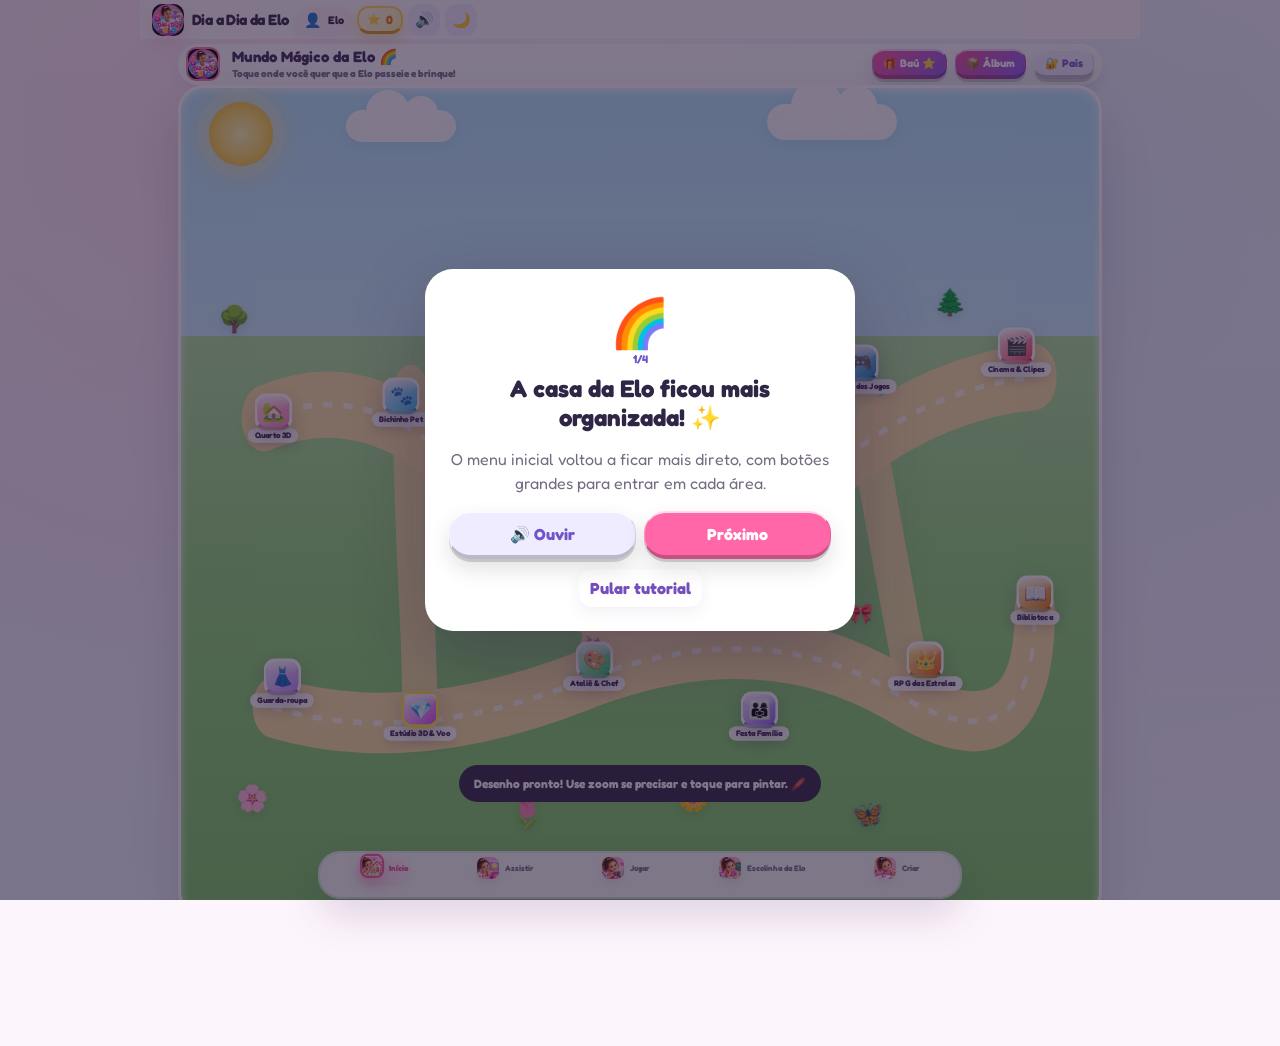
==== index.html @ 2ca50dbb "Atualizar app pelo ZIP" ====
<!doctype html>
<html lang="pt-BR">
<head>
<meta charset="UTF-8" />
<script>
(function(){
  try {
    var TARGET_VER = "4.3.16-r55";
    localStorage.removeItem("elo_force_landscape_90");
    if (localStorage.getItem("elo_sw_purged") !== TARGET_VER) {
      localStorage.setItem("elo_sw_purged", TARGET_VER);
      if ("caches" in window) {
        caches.keys().then(function(keys){
          return Promise.all(keys.map(function(k){ return caches.delete(k); }));
        });
      }
      if ("serviceWorker" in navigator) {
        navigator.serviceWorker.getRegistrations().then(function(regs){
          return Promise.all(regs.map(function(r){ return r.unregister(); }));
        }).then(function(){
          setTimeout(function(){ location.reload(); }, 120);
        });
      }
    }
  } catch(_) {}
})();
</script>
<meta name="viewport" content="width=device-width, initial-scale=1, maximum-scale=1, user-scalable=no, viewport-fit=cover" />
<meta name="theme-color" content="#ff67a8" />
<meta name="description" content="Dia a Dia da Elo — vídeos, playlists, jogos com capas, Escolinha, colorir e Aventuras da Elo." />
<meta name="apple-mobile-web-app-capable" content="yes" />
<meta name="apple-mobile-web-app-status-bar-style" content="default" />
<link rel="manifest" href="manifest.webmanifest" />
<link rel="icon" type="image/png" sizes="32x32" href="assets/icons/favicon-32.png" />
<link rel="apple-touch-icon" href="assets/icons/apple-touch-icon.png" />
<title>Dia a Dia da Elo</title>
<link rel="preconnect" href="https://fonts.googleapis.com">
<link rel="preconnect" href="https://fonts.gstatic.com" crossorigin>
<link href="https://fonts.googleapis.com/css2?family=Fredoka:wght@400;600;700;800;900&family=Quicksand:wght@600;700;800&display=swap" rel="stylesheet">
<link rel="stylesheet" href="styles.css?v=4.3.16">
<link rel="stylesheet" href="v3.css?v=4.3.16">
<link rel="stylesheet" href="polish.css?v=4.3.16">
<link rel="stylesheet" href="games-v350.css?v=4.3.16">
<link rel="stylesheet" href="landscape.css?v=4.3.16">
<!-- Cloudflare Web Analytics -->
<script defer src='https://static.cloudflareinsights.com/beacon.min.js' data-cf-beacon='{"token": "90c3450f7aeb46d0840ac525d5ac0da8"}'></script>
<!-- End Cloudflare Web Analytics -->
</head>
<body>

<div id="splash"><div class="splashCard"><img src="assets/icons/icon-192.png" alt="Dia a Dia da Elo"><h2>Dia a Dia da Elo</h2><p>Brincar • Aprender • Criar</p></div><script>setTimeout(function(){var s=document.getElementById("splash");if(s){s.style.opacity="0";s.style.pointerEvents="none";setTimeout(function(){if(s.parentNode)s.parentNode.removeChild(s);},450);}},1200);</script></div>

<!-- BLOQUEIO OBRIGATÓRIO EM MODO EM PÉ (PORTRAIT): O APP SÓ FUNCIONA DEITADO -->
<div id="mandatoryLandscapeBlocker" class="mandatoryLandscapeBlocker" role="dialog" aria-modal="true" aria-labelledby="blockerTitle">
  <div class="blockerCard">
    <div class="blockerPhoneAnim">
      <div class="phoneAnimIcon">📱</div>
      <div class="phoneAnimArrow">🔄</div>
    </div>
    <h2 id="blockerTitle">O Mundo da Elo só funciona deitado! 🌈</h2>
    <p>Para brincar pelo mapa, jogar, colorir e cuidar da Elo, <b>vire o celular de lado (modo paisagem)</b>.</p>
    
    <div class="blockerActions">
      <button class="btn blockerBtn primary" onclick="requestLandscapeMode()">
        <span>🔄</span> Deitar a Tela Automaticamente
      </button>
    </div>

    <div class="blockerHelp">
      <p style="margin:0 0 6px 0;font-weight:900;color:#fde047;font-size:13px;">📱 Como virar a tela no seu celular:</p>
      <ol style="margin:0;padding-left:18px;line-height:1.5;font-size:12px;">
        <li>Toque no botão <b>"Deitar a Tela Automaticamente"</b> acima.</li>
        <li>Ou puxe a barra de notificações do topo do seu celular (onde fica o Wi-Fi e bateria) e toque em <b>"Retrato"</b> para mudar para <b>"Rotação automática"</b>.</li>
        <li>Em seguida, deite o celular de lado para a brincadeira começar!</li>
      </ol>
    </div>
  </div>
</div>

<div id="appContainer" class="app">
<header><div class="brand compactBrand"><img class="brandLogo" src="assets/logo-oficial.webp" alt="Dia a Dia da Elo"><div class="brandText"><h1>Dia a Dia da Elo</h1><div class="handle">@diaadiadaelo</div></div><div class="brandActions"><button id="profileChip" class="profileChip profileCompact" onclick="openProfileChooser()" aria-label="Trocar perfil"><span>👤</span><b>Elo</b><small>perfil</small></button><div class="headerStars" aria-label="Estrelas conquistadas">⭐ <span id="starCount">0</span></div><button id="speechBtn" class="iconBtn" onclick="toggleSpeech()" aria-label="Leitura em voz">🔊</button><button id="sleepModeBtn" class="iconBtn" onclick="toggleSleepMode()" aria-label="Modo Soninho" title="Modo Soninho">🌙</button></div></div></header>

<section id="homePanel" class="panel home active">
  <!-- Barra Superior do Mundo da Elo -->
  <div class="worldHeaderBar">
    <div class="worldHeaderLeft">
      <img src="assets/logo-oficial.webp" alt="Elo">
      <div>
        <h2>Mundo Mágico da Elo 🌈</h2>
        <p id="eloGuideText">Toque onde você quer que a Elo passeie e brinque!</p>
      </div>
    </div>
    <div class="worldHeaderActions">
      <button class="btn" style="background:linear-gradient(135deg,#ff4fa1,#8f56e8);font-size:12px;padding:8px 12px;border-radius:16px;" onclick="openStarShop()">🎁 Baú ⭐</button>
      <button class="btn" style="background:linear-gradient(135deg,#ec4899,#8b5cf6);font-size:12px;padding:8px 12px;border-radius:16px;" onclick="openStickersAlbum()">📦 Álbum</button>
      <button class="btn secondary" style="font-size:12px;padding:8px 12px;border-radius:16px;" onclick="openParents()">🔐 Pais</button>
    </div>
  </div>

  <!-- Cenário Panorâmico Vivo: O Mundo da Elo (Modo Deitado) -->
  <div id="eloWorldMap" class="eloWorldLandscape" aria-label="Mapa do Mundo da Elo">
    <!-- Elementos do céu e natureza -->
    <div class="worldSkyElements">
      <div class="worldSun" onclick="toggleSleepMode()" role="button" tabindex="0" title="Ativar Modo Soninho / Noturno 🌙" aria-label="Ativar modo noturno" style="cursor:pointer;pointer-events:auto;"></div>
      <div class="worldCloud c1"></div>
      <div class="worldCloud c2"></div>
    </div>

    <!-- Trilhas e caminhos interligando o mundo -->
    <svg class="worldPathsSvg" viewBox="0 0 1000 600" preserveAspectRatio="none">
      <!-- Caminho principal de terra dourada -->
      <path d="M 90 240 Q 230 200 360 320 T 630 330 T 930 210" fill="none" stroke="#ffe2a0" stroke-width="48" stroke-linecap="round" stroke-linejoin="round" opacity="0.95"/>
      <path d="M 100 450 Q 250 480 440 430 T 780 440 T 930 380" fill="none" stroke="#ffe2a0" stroke-width="44" stroke-linecap="round" stroke-linejoin="round" opacity="0.95"/>
      <!-- Conexões transversais -->
      <path d="M 250 220 C 250 330 260 380 260 450" fill="none" stroke="#ffe2a0" stroke-width="38" stroke-linecap="round" opacity="0.85"/>
      <path d="M 500 200 C 490 320 460 360 450 430" fill="none" stroke="#ffe2a0" stroke-width="38" stroke-linecap="round" opacity="0.85"/>
      <path d="M 740 220 C 760 300 780 370 800 440" fill="none" stroke="#ffe2a0" stroke-width="38" stroke-linecap="round" opacity="0.85"/>
      <!-- Pontilhados mágicos decorativos -->
      <path d="M 90 240 Q 230 200 360 320 T 630 330 T 930 210" fill="none" stroke="#ffffff" stroke-width="4" stroke-dasharray="10 12" opacity="0.7"/>
      <path d="M 100 450 Q 250 480 440 430 T 780 440 T 930 380" fill="none" stroke="#ffffff" stroke-width="4" stroke-dasharray="10 12" opacity="0.7"/>
    </svg>

    <!-- Lago com patinho e vitórias-régias (em área livre de estradas) -->
    <div class="worldPondLandscape" aria-label="Lago dos Patinhos">
      <span class="pondRipple r1"></span>
      <span class="pondRipple r2"></span>
      <span class="pondLily">🪷</span>
      <span class="duck">🦆</span>
    </div>

    <!-- Decorações de árvores e flores -->
    <span class="natureDecorItem" style="top:26%;left:4%;">🌳</span>
    <span class="natureDecorItem" style="top:84%;left:6%;">🌸</span>
    <span class="natureDecorItem" style="top:28%;left:34%;">🌲</span>
    <span class="natureDecorItem" style="top:86%;left:36%;">🌷</span>
    <span class="natureDecorItem" style="top:23%;left:62%;">🌳</span>
    <span class="natureDecorItem" style="top:84%;left:54%;">🌼</span>
    <span class="natureDecorItem" style="top:86%;left:73%;">🦋</span>
    <span class="natureDecorItem" style="top:24%;left:82%;">🌲</span>

    <!-- Segredos escondidos pelo mapa -->
    <button class="worldSecret secret-star" style="top:22%;left:43%;" onclick="findWorldSecret('star')" aria-label="Segredo estrela">⭐</button>
    <button class="worldSecret secret-unicorn" style="top:66%;left:33%;" onclick="findWorldSecret('unicorn')" aria-label="Segredo unicórnio">🦄</button>
    <button class="worldSecret secret-bow" style="top:62%;left:72%;" onclick="findWorldSecret('bow')" aria-label="Segredo laço">🎀</button>

    <!-- Os Locais Interativos onde a Elo passeia e para -->
    <!-- 1. Quarto 3D da Elo -->
    <button class="worldStopPoint wp-room" onclick="openWorldPlace('room')" aria-label="Quarto da Elo">
      <div class="stopIconBubble">🏡</div>
      <span class="stopLabelPill">Quarto 3D</span>
    </button>

    <!-- 2. Guarda-roupa da Elo -->
    <button class="worldStopPoint wp-wardrobe" onclick="openWorldPlace('wardrobe')" aria-label="Guarda-roupa da Elo">
      <div class="stopIconBubble">👗</div>
      <span class="stopLabelPill">Guarda-roupa</span>
    </button>

    <!-- 3. Bichinho Virtual -->
    <button class="worldStopPoint wp-pet" onclick="openWorldPlace('pet')" aria-label="Bichinho Virtual">
      <div class="stopIconBubble">🐾</div>
      <span class="stopLabelPill">Bichinho Pet</span>
    </button>

    <!-- 4. Estúdio 3D & Voo com Unicórnia -->
    <button class="worldStopPoint wp-studio3d" onclick="openWorldPlace('studio3d')" aria-label="Estúdio 3D">
      <div class="stopIconBubble">💎</div>
      <span class="stopLabelPill">Estúdio 3D & Voo</span>
    </button>

    <!-- 5. Escolinha Mágica & Piano -->
    <button class="worldStopPoint wp-school" onclick="openWorldPlace('school')" aria-label="Escolinha Mágica">
      <div class="stopIconBubble">🎓</div>
      <span class="stopLabelPill">Escolinha & Piano</span>
    </button>

    <!-- 6. Ateliê Criativo & Pintura -->
    <button class="worldStopPoint wp-creative" onclick="openWorldPlace('creative')" aria-label="Ateliê da Elo">
      <div class="stopIconBubble">🎨</div>
      <span class="stopLabelPill">Ateliê & Chef</span>
    </button>

    <!-- 7. Festa da Família (2+ Jogadores) -->
    <button class="worldStopPoint wp-family" onclick="openWorldPlace('family')" aria-label="Festa da Família">
      <div class="stopIconBubble">👨‍👩‍👧</div>
      <span class="stopLabelPill">Festa Família</span>
    </button>

    <!-- 8. Mundo dos Jogos -->
    <button class="worldStopPoint wp-play" onclick="openWorldPlace('play')" aria-label="Mundo dos Jogos">
      <div class="stopIconBubble">🎮</div>
      <span class="stopLabelPill">Mundo dos Jogos</span>
    </button>

    <!-- 9. Reino das Estrelas (RPG) -->
    <button class="worldStopPoint wp-rpg" onclick="openWorldPlace('rpg')" aria-label="Reino das Estrelas RPG">
      <div class="stopIconBubble">👑</div>
      <span class="stopLabelPill">RPG das Estrelas</span>
    </button>

    <!-- 10. Cinema da Elo & Vídeos -->
    <button class="worldStopPoint wp-cinema" onclick="openWorldPlace('cinema')" aria-label="Cinema da Elo">
      <div class="stopIconBubble">🎬</div>
      <span class="stopLabelPill">Cinema & Clipes</span>
    </button>

    <!-- 11. Biblioteca de Histórias -->
    <button class="worldStopPoint wp-library" onclick="openWorldPlace('library')" aria-label="Histórias da Elo">
      <div class="stopIconBubble">📖</div>
      <span class="stopLabelPill">Biblioteca</span>
    </button>

    <!-- AVATAR DA ELO ANIMADA QUE PASSEIA PELA ESTRADA -->
    <div id="worldEloWalker" class="worldEloWalker" onclick="eloGuideSay('Para onde você quer que eu vá? Toque em qualquer casinha ou lugar do mapa!')" aria-label="Elo passeando pelo mundo">
      
      <div class="walkerDollStage">
        <div id="worldMapEloMount" class="worldMapEloMount"></div>
        <div class="walkerShadow"></div>
      </div>
    </div>
  </div>

  <div class="footer-note">Mundo da Elo Oficial • Feito com muito carinho para diversão em família 💗 • v<span data-app-version>4.3.16</span></div>
</section>

<section id="achievementsPanel" class="panel">
  <div class="topTitle"><button class="back" onclick="appBack()">‹</button><h2>Livro de Conquistas</h2></div>
  <div class="albumHero"><div id="albumAvatar" class="albumAvatar">🌟</div><div><small class="muted">AVENTURAS DE</small><h3 id="albumProfileName" style="margin:2px 0">Elo</h3><span class="muted">Tudo que este perfil já conquistou 💗</span></div></div>
  <div class="v2Grid" style="margin-bottom:12px"><div class="v2Stat"><strong id="albumStars">0</strong><span>ESTRELAS</span></div><div class="v2Stat"><strong id="albumStories">0</strong><span>HISTÓRIAS LIDAS</span></div><div class="v2Stat"><strong id="albumRpgLevel">1</strong><span>NÍVEL NO RPG</span></div><div class="v2Stat"><strong id="albumMedals">0</strong><span>MEDALHAS</span></div></div>
  <div class="achievementSummary"><div class="summaryBox"><strong id="achievementUnlocked">0</strong><span>DESBLOQUEADAS</span></div><div class="summaryBox"><strong id="achievementTotal">0</strong><span>TOTAL</span></div></div>
  <div class="card"><p class="muted">Brinque, aprenda, leia histórias e complete desafios para desbloquear novas conquistas.</p><div id="allBadges" class="badges"></div></div>
  <div class="card"><h3>Medalhas dos Jogos 🏅</h3><p class="medalHint">Complete cada jogo nos três níveis. Fácil libera bronze, médio libera prata e difícil libera ouro. Para completar a coleção é preciso jogar todos os níveis.</p><div id="gameMedals" class="medalGames"></div></div>
  <div class="card"><h3>Inglês da Elo 🇺🇸</h3><p class="medalHint">Cada faixa etária tem progresso, medalhas e certificado próprios.</p><div id="englishAlbumMedals" class="engMedalGrid"></div><div id="englishAlbumCertificate"></div></div>
  <div class="card"><h3>Medalhas do RPG ✨</h3><p class="medalHint">No RPG, as conquistas são diferentes: explorar, conversar, subir de nível, comprar roupas, vencer batalhas e avançar na história libera muitas medalhas especiais.</p><div id="rpgMedals" class="rpgMedalGrid"></div></div>
</section>

<section id="watchPanel" class="panel cinemaPanel">
  <div class="topTitle">
    <button class="back" onclick="appBack()">‹</button>
    <h2>Cinema da Elo 🎬</h2>
    <button class="btnStarBoutique" onclick="openStarShop()" style="margin-left:auto;padding:6px 12px;font-size:11px">🎁 Ganhar ⭐</button>
  </div>
  
  <!-- Streaming Hero Banner -->
  <div class="streamingHero">
    <span class="streamingHeroBadge">🔴 LANÇAMENTO DO CANAL</span>
    <h3 id="streamingHeroTitle">Aventuras Oficiais com a Elo</h3>
    <p id="streamingHeroSub">Assista aos episódios, desafios e Shorts mais recentes do canal direto aqui no app!</p>
    <div class="streamingHeroActions">
      <button class="streamingPlayBtn" onclick="openCinemaPlaylist('UUBPBaYweoBPjr8XlfOz1dwQ', false)"><span>▶</span> Assistir Agora</button>
    </div>
  </div>

  <!-- Filtro Rápido de Categorias -->
  <div class="streamingChips">
    <button class="streamingChip active" onclick="cinemaFilterCategory('all', this)">🍿 Todos</button>
    <button class="streamingChip" onclick="cinemaFilterCategory('adventures', this)">🌟 Aventuras</button>
    <button class="streamingChip" onclick="cinemaFilterCategory('music', this)">🎵 Músicas</button>
    <button class="streamingChip" onclick="cinemaFilterCategory('shorts', this)">📱 Shorts</button>
    <button class="streamingChip" onclick="cinemaFilterCategory('school', this)">🎒 Escolinha</button>
  </div>

  <div id="cinemaShelves" class="cinemaShelves"><div class="cinemaBoot">Preparando o cinema… ✨</div></div>
  <div id="cinemaProbeHost" class="cinemaProbeHost" aria-hidden="true"></div>
</section>

<section id="playPanel" class="panel">
  <div class="topTitle"><button class="back" onclick="appBack()">‹</button><h2>Jogos da Elo</h2></div>
  <div class="card"><p class="muted">Bem-vinda à pasta de jogos da Elo. Aqui tem aventura, memória, labirinto, quebra-cabeça e outros desafios divertidos para brincar.</p><div class="gameLaunchGrid">
    <button class="gameLaunch rpgLaunch full" onclick="openRpg()"><img class="gameCover" src="assets/game-covers/rpg-cover-v2.webp" alt="Elo e o Reino das Estrelas"><div class="gameInfo"><span class="gameTag">Jogo principal • RPG</span><b>Elo e o Reino das Estrelas</b><small>Explore o mundo, converse com personagens, cumpra missões, evolua, compre roupas e enfrente inimigos em um RPG clássico.</small><div class="rpgFeatures"><span>🏠 Casa da Elo</span><span>🏘️ Cidades</span><span>⚔️ Batalhas</span><span>👗 Roupas</span><span>🏅 Muitas medalhas</span></div><span class="gameArrow">›</span></div></button>
    <button class="gameLaunch" onclick="openGame('findGame','Ache a estrela ⭐')"><img class="gameCover" src="assets/game-covers/find-cover.webp" alt="Ache a estrela"><div class="gameInfo"><b>Ache a estrela</b><small>Encontre a estrela escondida no cenário.</small><span class="gameArrow">›</span></div></button>
    <button class="gameLaunch" onclick="openGame('mazeGame','Labirinto da Elo 🦄')"><img class="gameCover" src="assets/game-covers/maze-cover.webp" alt="Labirinto da Elo"><div class="gameInfo"><b>Labirinto da Elo</b><small>Ajude a Elo a chegar ao unicórnio.</small><span class="gameArrow">›</span></div></button>
    <button class="gameLaunch" onclick="openGame('unicornChaseGame','Caça aos Unicórnios 👻🦄')"><img class="gameCover" src="assets/game-covers/chase-cover.webp" alt="Caça aos Unicórnios"><div class="gameInfo"><b>Caça aos Unicórnios</b><small>Agora com arena aberta para correr e fugir do fantasminha.</small><span class="gameArrow">›</span></div></button>
    <button class="gameLaunch" onclick="openGame('memoryGame','Memória da Elo 🧩')"><img class="gameCover" src="assets/game-covers/memory-cover.webp" alt="Memória da Elo"><div class="gameInfo"><b>Memória da Elo</b><small>Fácil, médio e difícil com cartas ilustradas da Elo.</small><span class="gameArrow">›</span></div></button>
    <button class="gameLaunch" onclick="openGame('puzzleGame','Quebra-cabeça da Elo 🧩')"><img class="gameCover" src="assets/game-covers/puzzle-cover.webp" alt="Quebra-cabeça da Elo"><div class="gameInfo"><b>Quebra-cabeça da Elo</b><small>Monte as imagens da Elo em 3 níveis.</small><span class="gameArrow">›</span></div></button>
    <button class="gameLaunch" onclick="openGame('tapGameSection','Toque no número 🎯')"><img class="gameCover" src="assets/game-covers/tap-cover.webp" alt="Toque no número"><div class="gameInfo"><b>Toque no número</b><small>Seja rápido antes que o número mude.</small><span class="gameArrow">›</span></div></button>
    <button class="gameLaunch full" onclick="openGame('trailGame','Elo na Trilha Encantada ✨')"><img class="gameCover" src="assets/game-covers/trail-cover.webp" alt="Elo na Trilha Encantada"><div class="gameInfo"><b>Elo na Trilha Encantada</b><small>Fases, chefões, vidas e uma área de toque maior para jogar no celular.</small><span class="gameArrow">›</span></div></button>
  </div></div>
</section>

<section id="learnPanel" class="panel">
  <div class="topTitle">
    <button class="back" onclick="appBack()">‹</button>
    <h2>Escolinha Mágica 🎓</h2>
    <button class="btnStarBoutique" onclick="openStarShop()" style="margin-left:auto;padding:6px 12px;font-size:11px">🎁 Ganhar ⭐</button>
  </div>

  <div class="schoolHeroModern">
    <div class="schoolHeroBadge">✨ APRENDER BRINCANDO</div>
    <h3>O que vamos aprender hoje?</h3>
    <p>A Elo fala com você e ensina de forma divertida com áudio, ilustrações e estrelinhas!</p>
  </div>

  <!-- Trilhas de Aprendizado -->
  <div class="schoolTracks">
    <button class="schoolTrackCard trackLetters on" onclick="selectSchoolTrack('letters', this)">
      <span>🔤</span>
      <div><b>Letras & Palavras</b><small>Alfabeto, rimas e sons</small></div>
    </button>
    <button class="schoolTrackCard trackNumbers" onclick="selectSchoolTrack('numbers', this)">
      <span>🔢</span>
      <div><b>Matemática</b><small>Contar, somar e formas</small></div>
    </button>
    <button class="schoolTrackCard trackAnimals" onclick="selectSchoolTrack('nature', this)">
      <span>🐾</span>
      <div><b>Mundo & Bichos</b><small>Sons e natureza</small></div>
    </button>
    <button class="schoolTrackCard trackMusic" onclick="selectSchoolTrack('music', this)">
      <span>🎹</span>
      <div><b>Piano & Músicas</b><small>Toque canções reais!</small></div>
    </button>
    <button class="schoolTrackCard trackEnglish fullTrackCard" onclick="openEnglishSchool()">
      <span>🇺🇸</span>
      <div><b>Inglês Bilingue da Elo</b><small>5 mundos com pronúncia em inglês: Cores, Números, Frutas, Animais e Saudações</small></div>
    </button>
  </div>

  <!-- Card Interativo da Atividade (Letras, Matemática, Natureza) -->
  <div id="schoolQuizCard" class="schoolActivityCard">
    <div class="schoolQuizLayoutLandscape">
      <div class="schoolQuizInfoCol">
        <div class="schoolActivityHead">
          <button class="schoolSpeakerBtn" onclick="speakCurrentSchoolPrompt()" aria-label="Ouvir instrução">
            <span>🔊</span> Ouvir a Elo
          </button>
          <div id="schoolRoundCounter" class="schoolRoundBadge">Desafio 1/8</div>
        </div>
        <h3 id="schoolQuestionTitle" class="schoolQuestionTitle">Carregando atividade...</h3>
      </div>
      <div id="schoolOptionsGrid" class="schoolOptionsGrid"></div>
    </div>
  </div>

  <!-- Card do Piano Mágico & Músicas Guiadas -->
  <div id="schoolMusicCard" class="schoolActivityCard hidden">
    <div class="pianoHeader">
      <div>
        <span class="schoolHeroBadge" style="background:#db2777;color:#fff;">🎵 CONSERVATÓRIO DA ELO</span>
        <h3 style="margin:4px 0 2px;color:#3b2050;">Piano Arco-Íris & Canções</h3>
        <p class="muted" style="margin:0;font-size:12px;">Toque livremente ou siga a tecla piscando para tocar uma música famosa!</p>
      </div>
    </div>
    <div class="songSelectorRow">
      <button class="songChip on" onclick="selectPianoSong('free', this)">🎹 Modo Livre</button>
      <button class="songChip" onclick="selectPianoSong('twinkle', this)">⭐ Brilha Estrelinha</button>
      <button class="songChip" onclick="selectPianoSong('butterfly', this)">🦋 Borboletinha</button>
      <button class="songChip" onclick="selectPianoSong('happy', this)">🎂 Parabéns</button>
      <button class="songChip" onclick="selectPianoSong('balloon', this)">🎈 Cai Cai Balão</button>
      <button class="songChip" onclick="selectPianoSong('doremi', this)">🎵 Dó, Ré, Mi, Fá</button>
    </div>
    <div id="pianoSongGuide" class="pianoSongGuide">Toque nas teclas coloridas para fazer música! 🎶</div>
    <div id="pianoKeysRow" class="pianoKeysRow"></div>
    <div class="musicBottomRowLandscape">
      <div class="animalSoundBar">
        <small style="font-weight:900;color:#675883;">🐾 Sons:</small>
        <button class="soundPadBtn" onclick="playAnimalSynth('cat')">🐱 Miau</button>
        <button class="soundPadBtn" onclick="playAnimalSynth('dog')">🐶 Au Au</button>
        <button class="soundPadBtn" onclick="playAnimalSynth('duck')">🦆 Quá</button>
        <button class="soundPadBtn" onclick="playAnimalSynth('frog')">🐸 Coaxar</button>
        <button class="soundPadBtn" onclick="playAnimalSynth('bird')">🐦 Piu</button>
      </div>

      <div class="djStationWrap">
        <div class="djHeader">
          <div>
            <h4>🎧 Mesa de DJ</h4>
            <small style="opacity:0.9;">Toque os instrumentos ou ligue o Beat!</small>
          </div>
          <button id="djBeatToggleBtn" class="djBeatLoopBtn" onclick="toggleDJBeatLoop()">▶ Ligar Beat</button>
        </div>
        <div class="djPadsGrid">
          <button class="djPadBtn" style="--pad-color:#ef4444" onpointerdown="playDJPad('kick')"><span>🥁</span><b>Bumbo</b></button>
          <button class="djPadBtn" style="--pad-color:#f59e0b" onpointerdown="playDJPad('snare')"><span>💥</span><b>Caixa</b></button>
          <button class="djPadBtn" style="--pad-color:#06b6d4" onpointerdown="playDJPad('hat')"><span>🔔</span><b>Prato</b></button>
          <button class="djPadBtn" style="--pad-color:#ec4899" onpointerdown="playDJPad('clap')"><span>👏</span><b>Palmas</b></button>
        </div>
      </div>
    </div>
  </div>
</section>

<section id="englishPanel" class="panel">
  <div class="topTitle"><button class="back" onclick="appBack()">‹</button><h2>Inglês da Elo 🇺🇸</h2></div>
  <div id="englishRoot"></div>
</section>

<section id="createPanel" class="panel">
  <div class="topTitle">
    <button class="back" onclick="appBack()">‹</button>
    <h2>Ateliê da Elo 🎨</h2>
    <button class="btnStarBoutique" onclick="openStarShop()" style="margin-left:auto;padding:6px 12px;font-size:11px">🎁 Ganhar ⭐</button>
  </div>

  <div class="creativeModeTabs">
    <button class="cTabBtn active" onclick="switchCreativeMode('freeDraw', this)">
      <span>🖌️</span> <b>Quadros & Pincel</b>
    </button>
    <button class="cTabBtn" onclick="switchCreativeMode('coloring', this)">
      <span>🖍️</span> <b>Livro de Colorir</b>
    </button>
    <button class="cTabBtn" onclick="switchCreativeMode('chef', this)">
      <span>🍕</span> <b>Pizzaria & Chef</b>
    </button>
    
    <button class="cTabBtn" onclick="openModelStudio()">
      <span>💎</span> <b>Estúdio 3D</b>
    </button>
  </div>

  <!-- Modo 1: Desenho Livre com Pincel Mágico -->
  <div id="freeDrawSection" class="freeDrawWrap">
    <div class="freeDrawLayoutLandscape">
      <div class="freeCanvasContainer">
        <canvas id="freeDrawCanvas" width="600" height="420"></canvas>
      </div>

      <div class="freeDrawToolsColLandscape">
        <div class="drawingToolsBar">
          <div class="toolColors">
            <button class="colorPick on" style="background:#ff3377" onclick="setDrawColor('#ff3377', this)" aria-label="Rosa"></button>
            <button class="colorPick" style="background:#ff8800" onclick="setDrawColor('#ff8800', this)" aria-label="Laranja"></button>
            <button class="colorPick" style="background:#ffbb00" onclick="setDrawColor('#ffbb00', this)" aria-label="Amarelo"></button>
            <button class="colorPick" style="background:#00d288" onclick="setDrawColor('#00d288', this)" aria-label="Verde"></button>
            <button class="colorPick" style="background:#00b4d8" onclick="setDrawColor('#00b4d8', this)" aria-label="Azul"></button>
            <button class="colorPick" style="background:#8b5cf6" onclick="setDrawColor('#8b5cf6', this)" aria-label="Roxo"></button>
            <button class="colorPick" style="background:#22223b" onclick="setDrawColor('#22223b', this)" aria-label="Preto"></button>
          </div>

          <div class="toolBrushes">
            <button class="toolBtn on" onclick="setDrawBrush('pen', this)" title="Lápis">✏️</button>
            <button class="toolBtn" onclick="setDrawBrush('brush', this)" title="Pincel Macio">🖌️</button>
            <button class="toolBtn" onclick="setDrawBrush('rainbow', this)" title="Pincel Arco-íris">🌈</button>
            <button class="toolBtn" onclick="setDrawBrush('glitter', this)" title="Pincel Brilho Estelar">✨</button>
            <button class="toolBtn" onclick="setDrawBrush('stamp', this)" title="Carimbos">🦄</button>
            <button class="toolBtn" onclick="setDrawBrush('eraser', this)" title="Borracha">🧼</button>
            <button class="toolBtn clear" onclick="clearFreeDrawCanvas()" title="Limpar tudo">🗑️</button>
          </div>
        </div>

        <div class="stampAndPaperBar">
          <div class="stampPickerRow">
            <small>Carimbos:</small>
            <button class="stampPickBtn on" onclick="pickDrawStamp('⭐', this)">⭐</button>
            <button class="stampPickBtn" onclick="pickDrawStamp('💖', this)">💖</button>
            <button class="stampPickBtn" onclick="pickDrawStamp('🦄', this)">🦄</button>
            <button class="stampPickBtn" onclick="pickDrawStamp('🦋', this)">🦋</button>
            <button class="stampPickBtn" onclick="pickDrawStamp('🌈', this)">🌈</button>
            <button class="stampPickBtn" onclick="pickDrawStamp('👑', this)">👑</button>
            <button class="stampPickBtn" onclick="pickDrawStamp('🐱', this)">🐱</button>
            <button class="stampPickBtn" onclick="pickDrawStamp('🚀', this)">🚀</button>
          </div>
          <div class="paperBgRow">
            <small>Papel:</small>
            <button class="paperBtn on" onclick="setCanvasPaperBg('white', this)">⬜ Branco</button>
            <button class="paperBtn" onclick="setCanvasPaperBg('sky', this)">🌤️ Céu</button>
            <button class="paperBtn" onclick="setCanvasPaperBg('space', this)">🌌 Galáxia</button>
            <button class="paperBtn" onclick="setCanvasPaperBg('garden', this)">🌸 Jardim</button>
          </div>
        </div>

        <div style="display:flex;gap:6px;flex-direction:column;margin-top:4px;">
          <button class="btn" style="background:linear-gradient(135deg,#ff6fae,#8f56e8);width:100%;" onclick="saveFreeDrawArt()">💾 Salvar Obra (+2 ⭐)</button>
        </div>
      </div>
    </div>
  </div>

  <!-- Modo 2: Galeria de Colorir Desenhos da Elo -->
  <div id="coloringSection" class="card hidden">
    <h3>Livro de Colorir Oficial da Elo 🖍️</h3>
    <p class="muted" id="coloringCountText">10 desenhos exclusivos da Elo! Toque em qualquer desenho para abrir a tela de pintura mágica com 30 cores e zoom.</p>
    <div id="coloringGallery" class="coloringGallery"></div>
  </div>

  <!-- Modo 3: Pizzaria & Confeitaria de Pedidos da Elo -->
  <div id="chefSection" class="card hidden">
    <div class="chefStationTabs">
      <button class="chefTabBtn on" onclick="selectChefStation('pizza', this)">🍕 Pizzaria</button>
      <button class="chefTabBtn" onclick="selectChefStation('cake', this)">🎂 Confeitaria</button>
      <button class="chefTabBtn" onclick="selectChefStation('icecream', this)">🍨 Sorveteria</button>
      <button class="chefTabBtn" onclick="selectChefStation('robot', this)">🤖 Oficina</button>
    </div>
    <div id="chefStudioRoot"></div>
  </div>

  

</section>

<section id="storiesPanel" class="panel">
  <div class="topTitle"><button class="back" onclick="appBack()">‹</button><h2>Aventuras da Elo</h2></div>
  <div class="libraryHero"  style="padding:8px 12px;margin-bottom:8px;border-radius:18px;"><img src="assets/aventuras-icon.webp" alt="Aventuras da Elo" style="width:48px;height:48px;"><div style="margin-left:8px;"><h3 style="font-size:16px;margin:0 0 2px;">Biblioteca de Aventuras</h3><p style="margin:0;font-size:11px;">Histórias que ensinam, inspiram e fazem sonhar 💗</p></div></div>
  <div id="libraryGrid" class="libraryGrid"></div>
  <button class="interactiveStoryEntry" onclick="openPanel('interactiveStoriesPanel','stories')"><span>🌳🏰</span><div><b>Histórias Interativas</b><small>Você escolhe o caminho e muda o final.</small></div><i>›</i></button>
</section>

<section id="readerPanel" class="panel">
  <div class="topTitle"><button class="back" onclick="appBack()">‹</button><h2 id="readerTitle">Aventura</h2></div>
  <div class="readerBox"><div id="storyPage" class="storyPage"></div><div class="readerMeta"><b id="pageCounter">Página 1 de 10</b><span id="readerMoral" class="muted"></span></div><div id="readerDots" class="dots"></div><div class="readerBtns"><button class="btn secondary" onclick="prevPage()">← Anterior</button><button class="btn" onclick="nextPage()">Próxima →</button></div><button class="btn secondary full" style="margin-top:8px" onclick="readStoryPage()">🔊 Ler esta página</button></div>
</section>

<section id="clubPanel" class="panel">
  <div class="topTitle"><button class="back" onclick="appBack()">‹</button><h2>Clubinho da Elo</h2></div>
  <div class="clubHero"><img src="assets/member-promo.webp" alt="Seja membro"><div><h3>Faça parte da nossa família! 💗</h3><p class="muted">Apoie o canal e participe ainda mais de perto.</p></div></div>
  <div class="plans"><div class="plan"><h3>⭐ Amigo do Canal</h3><div class="price">R$ 3,99/mês</div><ul class="benefits"><li>Selos de fidelidade</li><li>Emojis exclusivos</li><li>Chats exclusivos</li><li>Prioridade de resposta</li></ul></div><div class="plan vip"><h3>👑 Super Fã / Clubinho VIP</h3><div class="price">R$ 7,99/mês</div><ul class="benefits"><li>Todos os benefícios anteriores</li><li>Enquetes exclusivas</li><li>Vídeos e Shorts exclusivos</li><li>Transmissões ao vivo</li><li>Citar o nome dos membros</li></ul></div></div>
  <div class="card" style="margin-top:12px"><button class="btn full" onclick="openMemberWithGate()">👑 Seja membro agora</button><div class="parentGate">🔒 Por segurança, o link de assinatura só é aberto com o PIN dos responsáveis.</div></div>
  <div class="card"><h3>Por que participar?</h3><div class="badges"><div class="badge on"><span>💗</span><strong>Mais conexão</strong><small>Fique mais pertinho da Elo.</small></div><div class="badge on"><span>⭐</span><strong>Conteúdo exclusivo</strong><small>Enquetes, vídeos e muito mais.</small></div><div class="badge on"><span>👑</span><strong>Você faz a diferença</strong><small>Ajuda o canal a crescer.</small></div><div class="badge on"><span>🎉</span><strong>Mais diversão</strong><small>Participe do Clubinho.</small></div></div></div>
</section>

<section id="parentsPanel" class="panel">
  <div class="topTitle"><button class="back" onclick="appBack()">‹</button><h2>Área dos Pais</h2></div>
  <div class="card"><div class="parentSecurity"><div class="lock">🔐</div><div><h3 style="margin:0 0 4px">Controle dos responsáveis</h3><span class="safeLabel">Protegido por PIN de 4 dígitos</span></div></div><p class="muted">Links externos e ações para adultos ficam protegidos. O PIN é salvo somente neste aparelho.</p><button class="btn secondary" onclick="changeParentPin()">Alterar PIN</button></div>
  <div class="card"><h3>Perfis infantis 👧🧒</h3><p class="muted">Até 4 perfis locais, cada um com suas próprias estrelas, histórias, medalhas e progresso do RPG. Nenhum nome é enviado para a internet.</p><div id="profileList" class="profileList"></div></div>
  <div class="card"><h3>Progresso neste aparelho 📊</h3><div id="parentProgressDashboard"></div><div id="v3ParentProgress" class="v3ParentProgress"></div></div>
  <div class="card"><h3>Tempo saudável ⏱️</h3><p class="muted">Lembrete suave para descansar os olhos. Não bloqueia a criança automaticamente.</p><div class="settingRow"><span>Uso de hoje</span><strong id="usageToday">0 min</strong></div><div class="settingRow"><span>Lembrar após</span><select id="dailyLimitSelect" onchange="setDailyLimit(this.value)"><option value="0">Sem lembrete</option><option value="30">30 minutos</option><option value="45">45 minutos</option><option value="60">60 minutos</option><option value="90">90 minutos</option></select></div></div>
  <div class="card youngVoiceInfo"><h3>Experiência por idade 🔊</h3><p class="muted">Em perfis de 3–5 anos, a Elo apresenta em voz as principais áreas na primeira abertura da sessão, reduzindo a dependência de leitura.</p></div>
  <div class="card"><h3>Acessibilidade ♿</h3><div class="settingRow"><label for="aLarge">Texto maior</label><input id="aLarge" data-a11y="large" type="checkbox" onchange="setA11y('large',this.checked)"></div><div class="settingRow"><label for="aContrast">Alto contraste</label><input id="aContrast" data-a11y="contrast" type="checkbox" onchange="setA11y('contrast',this.checked)"></div><div class="settingRow"><label for="aBig">Botões maiores</label><input id="aBig" data-a11y="big" type="checkbox" onchange="setA11y('big',this.checked)"></div><div class="settingRow"><label for="aReduce">Reduzir animações</label><input id="aReduce" data-a11y="reduce" type="checkbox" onchange="setA11y('reduce',this.checked)"></div><div class="row" style="margin-top:10px"><button class="btn secondary" onclick="readCurrentScreen()">🔊 Testar leitura em voz</button></div></div>
  <div class="card"><h3>Backup do progresso 💾</h3><p class="muted">Salve o progresso do perfil atual em um arquivo e restaure depois neste ou em outro aparelho.</p><div class="row"><button class="btn secondary" onclick="exportProfileBackup()">Exportar backup</button><button class="btn secondary" onclick="triggerImportBackup('replace')">Substituir perfil</button><button class="btn secondary" onclick="triggerImportBackup('new')">Restaurar como novo perfil</button><input id="backupInput" type="file" accept="application/json,.json" class="hidden" onchange="importProfileBackup(this)"></div></div>
  <div class="card"><h3>Experiência infantil segura</h3><p class="muted">Sem anúncios, sem conta online infantil e sem compras dentro do app. Estrelinhas, favoritos e progresso ficam armazenados localmente no aparelho.</p></div>
  <div class="card"><h3>Links oficiais 🔒</h3><p class="muted">Abertura de YouTube, Instagram e Clube da Elo é uma ação dos responsáveis.</p><div class="row"><button class="btn" onclick="openSubscribe()">Inscrever no YouTube</button><button class="btn secondary" onclick="openExternal(MEMBER_URL)">Página de membros</button><button class="btn secondary" onclick="openInstagram()">Instagram da Elo</button></div></div>
  <div class="card parentClubCard"><h3>Clubinho da Elo 👑</h3><p class="muted">Informações de assinatura e valores ficam somente na Área dos Pais.</p><button class="btn secondary" onclick="openPanel('clubPanel','parents')">Ver planos e benefícios</button></div>
  <div class="card"><h3>Privacidade e transparência</h3><div class="row"><button class="btn secondary" onclick="openPanel('privacyPanel','parents')">Política de Privacidade</button><button class="btn secondary" onclick="openPanel('termsPanel','parents')">Termos de Uso</button></div></div>
  <div class="card"><h3>Conquistas da criança</h3><button class="btn secondary" onclick="openPanel('achievementsPanel','achievements')">Ver conquistas</button></div>
  <div class="card"><h3>Sobre o app</h3><p class="muted">Dia a Dia da Elo • versão <span data-app-version>4.3.16</span>.</p><p class="muted">Inclui perfis locais, Inglês por faixa etária, Livro de Conquistas, leitura em voz, acessibilidade, tempo saudável, backup de progresso e o RPG Elo e o Reino das Estrelas.</p></div>
</section>

<section id="collectionPanel" class="panel">
  <div class="topTitle"><button class="back" onclick="appBack()">‹</button><h2>Coleções da Elo 🧺</h2></div>
  <div class="card"><p class="muted">Descubra itens brincando, aprendendo e explorando o Mundo da Elo. Não existe obrigação diária.</p><div id="collectionGrid" class="collectionGrid"></div></div>
</section>

<section id="roomPanel" class="panel">
  <div class="topTitle"><button class="back" onclick="appBack()">‹</button><h2>Quarto da Elo 🏠</h2><button class="btnStarBoutique" onclick="openStarShop()" style="margin-left:auto;padding:6px 12px;font-size:11px">🎁 Baú de Estrelas</button></div>
  <div class="cantinhoTopSwitcher">
    <button class="cSwitchBtn on" onclick="openPanel('roomPanel','home')">🛏️ Quarto 3D</button>
    <button class="cSwitchBtn" onclick="openPanel('wardrobePanel','home')">👗 Guarda-roupa</button>
    <button class="cSwitchBtn" onclick="openPet()">🐾 Bichinho</button>
  </div>
  <div class="roomIntro" ><div><small>MEU CANTINHO</small><h3>Decore do seu jeito</h3><p>Itens novos aparecem conforme você brinca, aprende e explora. Toque nos móveis e objetos para ver a Elo reagir.</p></div><button onclick="eloGuideSay('Este é o meu quarto! Toque nas opções abaixo para decorar do seu jeito.')">🔊</button></div>
  <div class="roomLayoutLandscape">
    <div id="eloRoom" class="eloRoom room-premium">
      <div class="roomCeilingGlow"></div>
      <div class="roomWindow roomInteractive" role="button" tabindex="0" aria-label="Janela do quarto" onclick="roomInteract('window')"><div class="windowSky"><i></i><i></i></div><div class="curtain left"></div><div class="curtain right"></div></div>
      <div class="roomWallArt art-rainbow roomInteractive" role="button" tabindex="0" aria-label="Quadro do quarto" onclick="roomInteract('art')"></div>
      <div class="roomShelf roomInteractive" role="button" tabindex="0" aria-label="Prateleira do quarto" onclick="roomInteract('shelf')"><i></i><i></i><i></i><i></i></div>
      <div class="roomWardrobe roomInteractive" role="button" tabindex="0" aria-label="Abrir guarda-roupa" onclick="roomInteract('wardrobe')"><span></span><span></span></div>
      <div class="roomBed bed-pink roomInteractive" role="button" tabindex="0" aria-label="Cama da Elo" onclick="roomInteract('bed')"><div class="head"></div><div class="pillow"></div><div class="blanket"></div><div class="bedLeg l"></div><div class="bedLeg r"></div></div>
      <div class="roomDesk"><div class="lamp"></div><div class="book"></div></div>
      <div class="roomRug rug-heart"></div>
      <div class="roomToy toy-unicorn roomInteractive" role="button" tabindex="0" aria-label="Brinquedo do quarto" onclick="roomInteract('toy')"></div>
      <button id="roomPetSpot" class="roomPetSpot roomInteractive" role="button" tabindex="0" aria-label="Bichinho no quarto" onclick="openPet()"><div id="roomPetMount"></div><span class="roomPetBubble">🐾 Cuidar</span></button>
      <button class="roomEloSpot" onclick="eloGuideSay('Meu quarto ficou lindo! Toque nos móveis para me ver brincar!')" aria-label="Elo no quarto"><div id="roomEloMount"></div></button>
    </div>
    <div class="roomControlDock"><div class="roomControlHead"><b>Decorar ✨</b><div class="roomHeadActions"><button class="smallBtn" onclick="openPet()">🐾 Bichinho</button><button class="smallBtn" onclick="openPanel('wardrobePanel','home')">👗 Vestir Elo</button></div></div><div id="roomDecorTabs" class="roomDecorTabs"></div><div id="roomDecorGrid" class="decorGrid decorGridCompact"></div></div>
  </div>
</section>

<section id="wardrobePanel" class="panel">
  <div class="topTitle"><button class="back" onclick="appBack()">‹</button><h2>Guarda-roupa da Elo 👗</h2><button class="btnStarBoutique" onclick="openStarShop()" style="margin-left:auto;padding:6px 12px;font-size:11px">🎁 Baú de Estrelas</button></div>
  <div class="cantinhoTopSwitcher">
    <button class="cSwitchBtn" onclick="openPanel('roomPanel','home')">🛏️ Quarto 3D</button>
    <button class="cSwitchBtn on" onclick="openPanel('wardrobePanel','home')">👗 Guarda-roupa</button>
    <button class="cSwitchBtn" onclick="openPet()">🐾 Bichinho</button>
  </div>
  <div class="wardrobeLayoutLandscape">
    <div class="wardrobeStudio">
      <div class="wardrobeStage">
        <div id="wardrobeElo" class="eloDoll" aria-label="Elo com o visual escolhido"><span class="dollHairBack"></span><span class="dollHead"><i class="eye e1"></i><i class="eye e2"></i><i class="mouth"></i><i class="blush bl1"></i><i class="blush bl2"></i></span><span class="dollHairFront"></span><span class="dollBow"></span><span class="dollNecklace"></span><span class="dollBody"><i class="dollTop"></i><i class="dollBottom"></i><i class="dollDress"></i><i class="arm a1"></i><i class="arm a2"></i></span><span class="leg l1"></span><span class="leg l2"></span><span class="shoe sh1"></span><span class="shoe sh2"></span><span class="dollBracelet"></span><span class="dollRing"></span><span class="dollEarring er1"></span><span class="dollEarring er2"></span></div>
        <div class="wardrobeMirrorGlow"></div>
      </div>
      <div class="wardrobeInfo"><small>MEU LOOK</small><b id="wardrobeName">Look da Elo</b><button class="smallBtn" onclick="resetV3Wardrobe()">↻ Original</button></div>
    </div>
    <div class="wardrobeControlDock"><div class="wardrobeDockLabel"><b>Looks prontos</b><small>Peça por peça</small></div><div id="wardrobePresets" class="wardrobePresets"></div><div id="wardrobeTabs" class="wardrobeTabs"></div><div id="wardrobeGrid" class="wardrobeGrid wardrobeGrid302"></div></div>
  </div>
</section>


<section id="petPanel" class="panel">
  <div class="topTitle"><button class="back" onclick="appBack()">‹</button><h2>Bichinho da Elo 🐾</h2></div>
  <div class="cantinhoTopSwitcher">
    <button class="cSwitchBtn" onclick="openPanel('roomPanel','home')">🛏️ Quarto 3D</button>
    <button class="cSwitchBtn" onclick="openPanel('wardrobePanel','home')">👗 Guarda-roupa</button>
    <button class="cSwitchBtn on" onclick="openPet()">🐾 Bichinho</button>
  </div>
  <div class="petIntro" ><div><small>MEU COMPANHEIRO</small><h3>Um bichinho virtual para cuidar</h3><p>Ele cresce com carinho e brincadeiras. Não morre e não perde progresso se você ficar um tempo sem entrar.</p></div><button class="smallBtn" onclick="petSpeakStatus()">🔊</button></div>
  <div class="petLayoutLandscape">
    <div class="petDevice">
      <div class="petDeviceTop"><span id="petStageLabel">Ovinho</span><b id="petNameLabel">Ovinho misterioso</b><button id="petRenameBtn" class="petMiniBtn" onclick="renamePet()">✏️</button></div>
      <div class="petScreen">
        <div class="petScreenBg"><i></i><i></i><i></i></div>
        <div id="petEgg" class="petEgg"><span></span></div>
        <div id="petCreature" class="petCreature hidden">
          <span class="petEar earL"></span><span class="petEar earR"></span><span class="petHorn"></span><span class="petTail"></span>
          <span class="petBody"></span><span class="petHead"><i class="petEye e1"></i><i class="petEye e2"></i><i class="petMouth"></i><i class="petCheek c1"></i><i class="petCheek c2"></i></span>
          <span id="petAccessory" class="petAccessory"></span>
        </div>
        <div id="petStats" class="petStats hidden" aria-label="Necessidades do bichinho"></div>
        <div id="petActionFx" class="petActionFx" aria-hidden="true"></div>
        <div id="petBubble" class="petBubble">Cuide do ovo para descobrir quem vai nascer! 💗</div>
      </div>
      <div id="petEggControls" class="petEggControls">
        <div class="eggProgress"><b id="eggCareText">0/5 cuidados</b><div><i id="eggCareBar"></i></div></div>
        <button id="eggCareButton" class="petAction primary" onclick="careForEgg()"><span>💗</span><b>Cuidar do ovo</b><small id="eggCooldownText">Aquecer e fazer carinho</small></button>
      </div>
    </div>
    <div id="petCareArea" class="petCareAreaLandscape hidden">
      <div id="petGrade" class="petGrade">📚 Nota: 8,0</div>
      <div class="petActions">
        <button data-pet-action="feed" onclick="petAction('feed')"><span>🥣</span><b>Comida</b><small>Fome</small></button>
        <button data-pet-action="sleep" onclick="petAction('sleep')"><span>🌙</span><b>Apagar luz</b><small>Dormir</small></button>
        <button data-pet-action="bath" onclick="petAction('bath')"><span>🚿</span><b>Banho</b><small>Higiene</small></button>
        <button data-pet-action="hygiene" onclick="petAction('hygiene')"><span>🪥</span><b>Higiene</b><small>Limpar</small></button>
        <button data-pet-action="play" onclick="petAction('play')"><span>🎾</span><b>Brincar</b><small>Diversão</small></button>
        <button data-pet-action="love" onclick="petAction('love')"><span>💗</span><b>Carinho</b><small>Carinho</small></button>
        <button data-pet-action="study" onclick="petAction('study')"><span>📚</span><b>Estudar</b><small>Nota</small></button>
      </div>
      <div id="petCareCooldown" class="petCareCooldown">Pronto para cuidar 💗</div>
      <div class="petActionHelper"><button id="petResetBtn" class="smallBtn petResetBtn" onclick="resetPetProgress()">🥚 Recomeçar do ovo</button></div>
      <div class="petGrowth"><div><b id="petGrowthText">Crescimento</b><small id="petGrowthSub">Cada cuidado ajuda seu amigo a crescer.</small></div><div class="petGrowthBar"><i id="petGrowthBar"></i></div></div>
      <button id="petAscensionBtn" class="btn hidden" style="width:100%;margin:6px 0;background:linear-gradient(135deg,#ffd554,#ff72b1);font-weight:900" onclick="startPetAscension()">✨ Realizar Jornada das Estrelas (+25 ⭐)</button>
      <div class="petAccessories"><b>Acessórios</b><div id="petAccessoryGrid"></div></div>
    </div>
  </div>
</section>

<section id="carePanel" class="panel">
  <div class="topTitle">
    <button class="back" onclick="appBack()">‹</button>
    <h2>Consultório da Elo 🦷</h2>
    <button class="btnStarBoutique" onclick="openStarShop()" style="margin-left:auto;padding:6px 12px;font-size:11px">🎁 Ganhar ⭐</button>
  </div>

  <div class="cantinhoTopSwitcher">
    <button class="cSwitchBtn" onclick="openPanel('roomPanel','home')">🛏️ Quarto 3D</button>
    <button class="cSwitchBtn" onclick="openPanel('wardrobePanel','home')">👗 Guarda-roupa</button>
    <button class="cSwitchBtn" onclick="openPet()">🐾 Bichinho</button>
    <button class="cSwitchBtn on" onclick="openPanel('carePanel','home')">🦷 Cuidados</button>
  </div>

  <div class="careHero">
    <span class="schoolHeroBadge" style="background:#0284c7;color:#fff;">💖 HÁBITOS SAUDÁVEIS</span>
    <h3>Cuidando da Elo com muito carinho!</h3>
    <p>Escove os dentinhos até brilharem, faça curativos fofos e prepare a lancheira escolar!</p>
  </div>

  <div class="careTabsRow">
    <button class="careTabBtn on" onclick="switchCareTab('teeth', this)">
      <span>🪥</span> <b>Escovar Dentes</b>
    </button>
    <button class="careTabBtn" onclick="switchCareTab('bandage', this)">
      <span>🩹</span> <b>Curativos</b>
    </button>
    <button class="careTabBtn" onclick="switchCareTab('lunch', this)">
      <span>🥪</span> <b>Lancheira</b>
    </button>
  </div>

  <!-- Atividade 1: Escovar Dentes com Espuma Interativa -->
  <div id="careTeethStage" class="careStageWrap">
    <h3>Passe a escova em todos os dentinhos! 🪥</h3>
    <div class="careStageLayoutLandscape">
      <div id="teethMouthBox" class="teethMouthStage">
        <div class="teethRowUpper" id="teethRowUpper"></div>
        <div class="teethRowLower" id="teethRowLower"></div>
      </div>
      <div style="flex:1 1 50%;text-align:center;">
        <p class="muted" style="margin:4px 0;">Toque nos dentinhos amarelinhos para fazer espuma até ficarem limpinhos!</p>
        <div id="teethProgressText" style="font-weight:900;color:#0284c7;font-size:15px;margin:8px 0;">0/8 dentes escovados ✨</div>
        <button class="btn" style="background:#00d288;width:100%;" onclick="finishBrushingTeeth()">✨ Terminei de Escovar! (+2 ⭐)</button>
      </div>
    </div>
  </div>

  <!-- Atividade 2: Curativos Mágicos -->
  <div id="careBandageStage" class="careStageWrap hidden">
    <h3>Limpe o arranhão e escolha um curativo fofo! 🩹</h3>
    <div class="careStageLayoutLandscape">
      <div class="bandageStage">
        <div id="scrapeSpot1" class="scrapeSpot" onclick="treatScrape(this)">🩹</div>
        <div id="scrapeFeedback" style="margin-top:10px;font-weight:900;color:#db2777;font-size:12px;">Toque no curativo para cuidar!</div>
      </div>
      <div style="flex:1 1 50%;text-align:center;">
        <p class="muted" style="margin:4px 0;">Escolha o estilo de curativo mágico:</p>
        <div class="bandageChoiceRow">
          <button class="bandageChoiceBtn on" onclick="selectBandageStyle('🦄', this)">🦄</button>
          <button class="bandageChoiceBtn" onclick="selectBandageStyle('⭐', this)">⭐</button>
          <button class="bandageChoiceBtn" onclick="selectBandageStyle('💖', this)">💖</button>
          <button class="bandageChoiceBtn" onclick="selectBandageStyle('🌈', this)">🌈</button>
        </div>
        <button class="btn" style="margin-top:12px;background:#ec4899;width:100%;" onclick="finishBandages()">🎉 Pronto, sarou tudo! (+2 ⭐)</button>
      </div>
    </div>
  </div>

  <!-- Atividade 3: Lancheira Saudável -->
  <div id="careLunchStage" class="careStageWrap hidden">
    <h3>Monte a lancheira saudável da Elo! 🥪</h3>
    <div class="careStageLayoutLandscape">
      <div class="lunchboxStage">
        <div class="lunchSlot" id="lunchSlotFruit">🍎</div>
        <div class="lunchSlot" id="lunchSlotSnack">🥪</div>
        <div class="lunchSlot" id="lunchSlotDrink">🧃</div>
        <div class="lunchSlot" id="lunchSlotTreat">⭐</div>
      </div>
      <div style="flex:1 1 52%;">
        <div class="lunchOptionsGrid">
          <button class="lunchOptBtn" onclick="setLunchItem('fruit','🍎','Maçã')"><span>🍎</span><small>Maçã</small></button>
          <button class="lunchOptBtn" onclick="setLunchItem('fruit','🍌','Banana')"><span>🍌</span><small>Banana</small></button>
          <button class="lunchOptBtn" onclick="setLunchItem('fruit','🍓','Morango')"><span>🍓</span><small>Morango</small></button>
          <button class="lunchOptBtn" onclick="setLunchItem('snack','🥪','Sanduíche')"><span>🥪</span><small>Sanduíche</small></button>
          <button class="lunchOptBtn" onclick="setLunchItem('snack','🥐','Croissant')"><span>🥐</span><small>Pãozinho</small></button>
          <button class="lunchOptBtn" onclick="setLunchItem('snack','🥞','Panqueca')"><span>🥞</span><small>Panqueca</small></button>
          <button class="lunchOptBtn" onclick="setLunchItem('drink','🧃','Suco')"><span>🧃</span><small>Suco</small></button>
          <button class="lunchOptBtn" onclick="setLunchItem('drink','🥛','Leite')"><span>🥛</span><small>Leite</small></button>
          <button class="lunchOptBtn" onclick="setLunchItem('drink','🥥','Água de Coco')"><span>🥥</span><small>Coco</small></button>
        </div>
        <button class="btn" style="margin-top:10px;background:#f59e0b;width:100%;" onclick="finishLunchbox()">🎒 Fechar Lancheira! (+2 ⭐)</button>
      </div>
    </div>
  </div>
</section>

<section id="familyPanel" class="panel">
  <div class="topTitle">
    <button class="back" onclick="appBack()">‹</button>
    <h2>Festa da Família 👨‍👩‍👧</h2>
    <button class="btnStarBoutique" onclick="openStarShop()" style="margin-left:auto;padding:6px 12px;font-size:11px">🎁 Ganhar ⭐</button>
  </div>

  <div class="familyPartyHero">
    <span class="familyPartyBadge">🎉 JOGUEM JUNTOS</span>
    <h3>Um celular, diversão para a família toda!</h3>
    <p>Sem internet e sem regras complicadas. Escolham um modo e comecem a diversão:</p>
  </div>

  <!-- Modos Principais do Party Game -->
  <div class="familyModeTabs">
    <button class="familyTabBtn active" onclick="switchFamilyMode('mime', this)">
      <span>🎭</span>
      <b>Mímica</b>
      <small>Cronômetro</small>
    </button>
    <button class="familyTabBtn" onclick="switchFamilyMode('duel', this)">
      <span>⚡</span>
      <b>Duelo</b>
      <small>2 Jogadores</small>
    </button>
    
    <button class="familyTabBtn" onclick="switchFamilyMode('score', this)">
      <span>🎡</span>
      <b>Roleta</b>
      <small>Placar</small>
    </button>
  </div>

  <!-- 1. MÍMICA COM CRONÔMETRO -->
  <div id="familyMimeView" class="familyViewCard">
    <div class="mimeLayoutLandscape">
      <div class="mimeTopBar">
        <span id="mimeTimerDisplay" class="mimeTimerBadge">⏱️ 45s</span>
        <div class="mimeCategoryPills">
          <button class="pillBtn on" onclick="setMimeCat('animals', this)">🐾 Animais</button>
          <button class="pillBtn" onclick="setMimeCat('actions', this)">🏃 Ações</button>
          <button class="pillBtn" onclick="setMimeCat('characters', this)">🦄 Personagens</button>
          <button class="pillBtn" onclick="setMimeCat('mix', this)">🎲 Misturado</button>
        </div>
      </div>

      <!-- Carta de Mímica -->
      <div id="mimeCardBox" class="mimeCardContainer">
        <div class="mimeHiddenPrompt">
          <span style="font-size:46px;display:block;margin-bottom:6px;">🙈</span>
          <h3>Vez do mímico!</h3>
          <p>Apenas quem vai fazer a mímica deve olhar a tela agora.</p>
          <button class="btn mainBtn" onclick="startMimeRound()">Revelar e Iniciar Cronômetro! ⏱️</button>
        </div>
      </div>
    </div>
  </div>

  <!-- 2. DUELO 2 JOGADORES NA MESMA TELA -->
  <div id="familyDuelView" class="familyViewCard hidden">
    <div class="duelSubHeader">
      <b>⚡ Duelo 2 Jogadores • A pergunta aparece para os dois! Toque primeiro na resposta certa para pontuar!</b>
    </div>

    <div id="duelArena" class="duelArena">
      <!-- Jogador 1 (Topo - Invertido, virado para quem senta em cima) -->
      <div id="duelP1Area" class="duelHalf p1Half">
        <div class="duelPlayerLabel">Jogador 1 (Topo) • Pontos: <span id="duelP1Score">0</span>/5</div>
        <div id="duelP1Command" class="duelPlayerCommand">Toque em "Nova Rodada 🎯"</div>
        <div id="duelP1Prompt" class="duelChoicesRow"></div>
      </div>

      <!-- Barra Central com os Controles (Sem precisar rolar a tela!) -->
      <div id="duelCenterDivider" class="duelDivider">
        <button class="btn duelRoundBtn" onclick="startDuelRound()">🎯 Nova Rodada</button>
        <span id="duelCenterCommand" class="duelDividerText">Toque em "Nova Rodada 🎯"</span>
        <button class="btn secondary duelResetBtn" onclick="resetDuelMatch()">Zerar</button>
      </div>

      <!-- Jogador 2 (Base - Virado para quem senta embaixo) -->
      <div id="duelP2Area" class="duelHalf p2Half">
        <div class="duelPlayerLabel">Jogador 2 (Base) • Pontos: <span id="duelP2Score">0</span>/5</div>
        <div id="duelP2Command" class="duelPlayerCommand">Toque em "Nova Rodada 🎯"</div>
        <div id="duelP2Prompt" class="duelChoicesRow"></div>
      </div>
    </div>
  </div>


  <!-- 3. PLACAR DA FAMÍLIA & ROLETA DE DESAFIOS -->
  <div id="familyScoreView" class="familyViewCard hidden">
    <div class="familyRouletteCard">
      <span class="schoolHeroBadge" style="background:#7c3aed;color:#fff;">🎡 ROLETA DA FAMÍLIA</span>
      <div id="familyRouletteText" class="familyRouletteText">Gire a roleta para sortear uma prenda divertida em família!</div>
      <button class="btn" style="background:linear-gradient(135deg,#7c3aed,#ec4899)" onclick="spinFamilyRoulette()">🎡 Girar Roleta de Desafio!</button>
    </div>

    <div class="scoreboardWrap">
      <div class="scoreTeam teamElo">
        <span class="teamAvatar">👧</span>
        <b id="team1Name">Time Crianças</b>
        <div class="teamPoints" id="team1Score">0</div>
        <div class="scoreButtons">
          <button class="scoreBtn" onclick="changeTeamScore(1, 1)">+1</button>
          <button class="scoreBtn minus" onclick="changeTeamScore(1, -1)">-1</button>
        </div>
      </div>

      <div class="scoreVs">VS</div>

      <div class="scoreTeam teamParents">
        <span class="teamAvatar">👨‍👩‍👧</span>
        <b id="team2Name">Time Adultos</b>
        <div class="teamPoints" id="team2Score">0</div>
        <div class="scoreButtons">
          <button class="scoreBtn" onclick="changeTeamScore(2, 1)">+1</button>
          <button class="scoreBtn minus" onclick="changeTeamScore(2, -1)">-1</button>
        </div>
      </div>
    </div>

    <div style="text-align:center;margin-top:16px;">
      <button class="btn" style="background:linear-gradient(135deg,#ffd554,#ff68a7);font-weight:900" onclick="finishFamilyMatch()">🏆 Declarar Vencedor com Confetes! (+3 ⭐)</button>
      <button class="btn secondary" style="margin-left:8px" onclick="resetTeamScores()">Zerar Placar</button>
    </div>
  </div>
</section>
<section id="interactiveStoriesPanel" class="panel">
  <div class="topTitle"><button class="back" onclick="appBack()">‹</button><h2>Histórias Interativas 🌟</h2></div>
  <div id="interactiveStoryList" class="interactiveStoryList"></div>
  <div id="interactiveStoryPlay" class="hidden"></div>
</section>

<section id="privacyPanel" class="panel">
  <div class="topTitle"><button class="back" onclick="appBack()">‹</button><h2>Política de Privacidade</h2></div>
  <div class="card privacyText"><p><strong>Última atualização:</strong> setembro de 2026.</p><h3>Dados no aparelho</h3><p>O Dia a Dia da Elo não exige conta online infantil. Perfis locais, pontos, conquistas, favoritos, histórias lidas, missões e preferências são gravados somente no dispositivo, salvo quando um responsável exporta manualmente um backup.</p><h3>Serviços externos</h3><p>O app pode exibir conteúdo incorporado do YouTube e, mediante acesso dos responsáveis, abrir páginas oficiais do YouTube e Instagram. Ao sair do app, passam a valer as políticas desses serviços.</p><h3>Publicidade e compras</h3><p>Esta versão do app não exibe anúncios e não realiza compras diretamente dentro do aplicativo. Links de assinatura, valores e ações externas ficam concentrados e protegidos na Área dos Pais.</p><h3>Crianças e segurança</h3><p>O aplicativo foi projetado para entretenimento e aprendizagem em família. Não há chat interno, envio de mensagens entre usuários nem formulário para coleta de dados pessoais de crianças.</p><h3>Controle local</h3><p>Os responsáveis podem remover os dados locais limpando os dados do site/aplicativo no dispositivo. O PIN parental também fica apenas no aparelho.</p></div>
</section>

<section id="termsPanel" class="panel">
  <div class="topTitle"><button class="back" onclick="appBack()">‹</button><h2>Termos de Uso</h2></div>
  <div class="card privacyText"><p>O Dia a Dia da Elo oferece jogos, atividades educativas, histórias e acesso a conteúdos oficiais do projeto.</p><h3>Uso infantil</h3><p>Recomenda-se o acompanhamento de um responsável, especialmente para ações que abrem serviços externos.</p><h3>Conteúdo</h3><p>Imagens, histórias, identidade visual e materiais do projeto são destinados ao uso dentro da experiência do aplicativo. Conteúdos de serviços externos permanecem sujeitos aos respectivos termos.</p><h3>Disponibilidade</h3><p>Alguns vídeos e links dependem de conexão com a internet. Jogos, atividades e conteúdos previamente armazenados podem funcionar offline quando disponíveis no cache do aparelho.</p></div>
</section>

<nav><div class="navin"><button class="navbtn active" data-nav="home" onclick="openPanel('homePanel','home')"><img class="navEloIcon" src="assets/home-icons/home-nav.webp" alt="">Início</button><button class="navbtn" data-nav="watch" onclick="openPanel('watchPanel','watch')"><img class="navEloIcon" src="assets/home-icons/watch-nav.webp" alt="">Assistir</button><button class="navbtn" data-nav="play" onclick="openPanel('playPanel','play')"><img class="navEloIcon" src="assets/home-icons/play-nav.webp" alt="">Jogar</button><button class="navbtn" data-nav="learn" onclick="openPanel('learnPanel','learn')"><img class="navEloIcon" src="assets/home-icons/learn-nav.webp" alt="">Escolinha da Elo</button><button class="navbtn" data-nav="create" onclick="openPanel('createPanel','create')"><img class="navEloIcon" src="assets/home-icons/create-nav.webp" alt="">Criar</button></div></nav>
<div id="toast" class="toast">Muito bem! ⭐</div>

</div><!-- #appContainer -->


<div id="gameModal" class="fullOverlay hidden" role="dialog" aria-modal="true">
  <div class="overlayBody"><div class="overlayTop"><button class="closeOverlay" onclick="closeGame()">‹</button><h2 id="gameModalTitle">Jogo</h2><div style="width:46px"></div></div>
    <div id="findGame" class="gameSection"><div class="card gamebox"><p class="muted">A estrela agora se mistura de verdade com um cenário cheio de elementos. Toque rápido quando encontrar!</p><div class="gamePlayRowLandscape"><div id="findStage" class="find-stage"></div><div class="gameControlsColLandscape"><div class="diffRow"><button class="chip on" data-find="easy" onclick="setFindLevel('easy',this)">Fácil</button><button class="chip" data-find="medium" onclick="setFindLevel('medium',this)">Médio</button><button class="chip" data-find="hard" onclick="setFindLevel('hard',this)">Difícil</button></div><div class="gameStats"><span id="findStatus">Ache a estrela!</span><span id="findTime">20s</span></div><div style="margin-top:10px"><button class="btn secondary" onclick="resetFind(true)">Nova rodada</button></div></div></div></div></div>
    <div id="mazeGame" class="gameSection"><div class="card gamebox"><p class="muted">Ajude a Elo a chegar ao unicórnio. Cada nível aumenta o tamanho e a dificuldade do caminho.</p><div class="gamePlayRowLandscape"><div class="gameStageColLandscape"><div class="mazeWrap"><div id="mazeBoard" class="mazeBoard" aria-label="Labirinto da Elo"></div></div><div class="mazeLegend gameLegend"><span><img src="assets/game-ui/unicorn.svg" alt="" style="width:24px;height:24px;vertical-align:middle;margin-right:4px;">Objetivo: Chegar ao Unicórnio</span></div></div><div class="gameControlsColLandscape"><div class="diffRow"><button class="chip on" data-maze="easy" onclick="setMazeLevel('easy',this)">Fácil • 11×7</button><button class="chip" data-maze="medium" onclick="setMazeLevel('medium',this)">Médio • 17×7</button><button class="chip" data-maze="hard" onclick="setMazeLevel('hard',this)">Difícil • 23×7</button></div><div class="gameStats"><span id="mazeStatus">Encontre o caminho!</span><span id="mazeMoves">Movimentos: 0</span></div><div class="mazeControls"><div></div><button class="mazeBtn" onclick="moveMaze(0,-1)">↑</button><div></div><button class="mazeBtn" onclick="moveMaze(-1,0)">←</button><div></div><button class="mazeBtn" onclick="moveMaze(1,0)">→</button><div></div><button class="mazeBtn" onclick="moveMaze(0,1)">↓</button><div></div></div><div style="margin-top:8px"><button class="btn secondary" onclick="startMaze()">Novo labirinto</button></div></div></div></div></div>
    <div id="unicornChaseGame" class="gameSection"><div class="card gamebox"><p class="muted">Corra por uma arena aberta, pegue os unicórnios e use os caminhos para despistar o fantasminha.</p><div class="gamePlayRowLandscape"><div class="gameStageColLandscape"><div id="chaseBoard" class="chaseBoard" aria-label="Caça aos Unicórnios"></div></div><div class="gameControlsColLandscape"><div class="chaseLegend gameLegend" style="margin-top:0;margin-bottom:6px;"><span><i id="chaseLegendElo" class="legendEloMount"></i>Elo</span><span><img src="assets/game-ui/unicorn.svg" alt="">Unicórnio</span><span><img src="assets/game-ui/ghost.svg" alt="">Fantasminha</span></div><div class="diffRow"><button class="chip on" data-chase="easy" onclick="setChaseLevel('easy',this)">Fácil • 11×11</button><button class="chip" data-chase="medium" onclick="setChaseLevel('medium',this)">Médio • 13×13</button><button class="chip" data-chase="hard" onclick="setChaseLevel('hard',this)">Difícil • 15×15</button></div><div class="gameStats"><span id="chaseStatus">Pegue todos os unicórnios!</span><span id="chaseCount">🦄 0/4</span></div><div style="margin-bottom:12px;margin-top:4px"><button class="btn secondary" style="width:100%;font-size:12px;padding:6px 10px;" onclick="startChase()">↻ Novo jogo</button></div><div class="chaseControls"><div></div><button class="mazeBtn" onclick="moveChase(0,-1)">↑</button><div></div><button class="mazeBtn" onclick="moveChase(-1,0)">←</button><div></div><button class="mazeBtn" onclick="moveChase(1,0)">→</button><div></div><button class="mazeBtn" onclick="moveChase(0,1)">↓</button><div></div></div></div></div></div></div>
    <div id="memoryGame" class="gameSection"><div class="card gamebox"><p class="muted">Escolha o nível. Encontre os pares com desenhos da Elo e temas divertidos.</p><div class="gamePlayRowLandscape"><div id="memory" class="memory easy" style="flex:1 1 65%;"></div><div class="gameControlsColLandscape" style="flex:0 0 32%;"><div class="diffRow"><button class="chip on" data-memory="easy" onclick="setMemoryLevel('easy',this)">Fácil • 8</button><button class="chip" data-memory="medium" onclick="setMemoryLevel('medium',this)">Médio • 16</button><button class="chip" data-memory="hard" onclick="setMemoryLevel('hard',this)">Difícil • 32</button></div><div class="gameStats"><span id="memoryStatus">Encontre os pares!</span><span id="memoryMoves">Jogadas: 0</span></div><div style="margin-top:10px"><button class="btn secondary" onclick="startMemory()">Novo jogo</button></div></div></div></div></div>
    <div id="puzzleGame" class="gameSection"><div class="card gamebox"><p class="muted">Escolha uma das 16 imagens da Elo e monte o quebra-cabeça. Toque em duas peças para trocar de lugar.</p><div class="gamePlayRowLandscape"><div class="gameStageColLandscape"><div id="puzzleBoard" class="puzzleBoard"></div><div id="puzzleCompleteNote" class="hidden" style="margin:6px 0;padding:8px 12px;border-radius:14px;background:#e9fff5;color:#297a5d;font-weight:900;font-size:12px;">🏆 Conseguiu! As peças foram bloqueadas para mostrar que o quebra-cabeça está completo.</div></div><div class="gameControlsColLandscape"><div class="diffRow"><button class="chip on" data-puzzle="easy" onclick="setPuzzleLevel('easy',this)">Fácil • 3×3</button><button class="chip" data-puzzle="medium" onclick="setPuzzleLevel('medium',this)">Médio • 4×4</button><button class="chip" data-puzzle="hard" onclick="setPuzzleLevel('hard',this)">Difícil • 5×5</button></div><div class="puzzleTop"><img id="puzzlePreview" class="puzzlePreview" src="assets/puzzle/puzzle-01.webp" alt="Imagem da Elo"><div><b>Escolha uma imagem da Elo</b><div id="puzzleChoices" class="puzzleChoices"></div></div></div><div class="gameStats"><span id="puzzleStatus">Monte a imagem!</span><span id="puzzleMoves">Jogadas: 0</span></div><div style="margin-top:8px" class="row"><button class="btn secondary" onclick="startPuzzle(true)">Outra imagem</button><button class="btn secondary" onclick="startPuzzle(false)">Embaralhar</button></div></div></div></div></div>
    <div id="tapGameSection" class="gameSection"><div class="card gamebox"><p class="muted">Escolha o nível e toque no número certo antes que o tempo acabe.</p><div class="gamePlayRowLandscape"><div class="gameStageColLandscape" style="flex:1 1 45%;"><div class="diffRow"><button class="chip on" data-tap="easy" onclick="setTapLevel('easy',this)">Fácil • 10s</button><button class="chip" data-tap="medium" onclick="setTapLevel('medium',this)">Médio • 6s</button><button class="chip" data-tap="hard" onclick="setTapLevel('hard',this)">Difícil • 4s</button></div><div class="gameStats"><span id="tapScore">Acertos: 0/10</span><span id="tapTimeText">5,0s</span></div><div class="timerTrack"><i id="tapTimerBar"></i></div><div id="tapPrompt" class="quiz-q"></div><div style="margin-top:8px"><button class="btn secondary" onclick="startTapGame()">Novo desafio</button></div></div><div class="gameControlsColLandscape" style="flex:1 1 50%;"><div id="tapGame" class="tapGame"></div></div></div></div></div>
    <div id="trailGame" class="gameSection"><div class="card gamebox"><div class="trailHeader"><div class="trailBadge">✨ Trilha Encantada</div><div class="diffRow" style="margin:0"><button class="chip on" data-trail="easy" onclick="setTrailLevel('easy',this)">Fácil</button><button class="chip" data-trail="medium" onclick="setTrailLevel('medium',this)">Médio</button><button class="chip" data-trail="hard" onclick="setTrailLevel('hard',this)">Difícil</button></div></div><p class="muted">Corra com a Elo por cenários mágicos, pegue estrelas e unicórnios, enfrente chefões a cada 5 fases e ganhe 1 vida extra a cada 100 pontos coletados. ⭐ vale 1 e 🦄 vale 2. Use <b>Voar com Unicórnia</b> (ou tecla X) para planar nas alturas e desviar de obstáculos no céu!</p><div class="trailHud"><div class="trailStat"><b>FASE</b><span id="trailPhase">1</span></div><div class="trailStat"><b>VIDAS</b><span id="trailLives">3</span></div><div class="trailStat"><b>COLETA</b><span id="trailCollected">0/100</span></div><div class="trailStat"><b>SCORE</b><span id="trailScore">0</span></div><div class="trailStat"><b>VOO</b><span id="trailFlyEnergy">100%</span><div class="trailFlyBar"><div id="trailFlyBarFill" class="trailFlyBarFill"></div></div></div></div><div class="trailInfo"><span id="trailStatus">Toque em iniciar e ajude a Elo a atravessar a trilha encantada.</span><span id="trailMode">Modo aventura</span></div><div id="trailBossBar" class="trailBossBar"><i id="trailBossFill"></i></div><div class="trailPlayRowLandscape"><div class="trailCanvasWrap"><canvas id="trailCanvas" class="trailCanvas" width="900" height="500"></canvas><div id="trailEloMount" class="trailEloMount" aria-hidden="true"></div></div><div class="trailControls"><button class="trailBtn jump" onpointerdown="trailJump();this.classList.add('pressed')" onpointerup="this.classList.remove('pressed')" onpointercancel="this.classList.remove('pressed')">⤴️ Pular</button><button class="trailBtn fly" onpointerdown="trailFlyStart();this.classList.add('pressed')" onpointerup="trailFlyEnd();this.classList.remove('pressed')" onpointercancel="trailFlyEnd();this.classList.remove('pressed')">🦄 Voar com Unicórnia</button><button class="trailBtn magic" onpointerdown="trailMagic();this.classList.add('pressed')" onpointerup="this.classList.remove('pressed')" onpointercancel="this.classList.remove('pressed')">💖 Poder</button></div></div><p class="trailHint">Dica: contra o chefão, <b>Poder</b> funciona o tempo todo enquanto ele estiver vivo. Você pode atacar quando quiser; os intervalos sem tiros são apenas mais seguros.</p><div class="premiumNote">🏅 Medalha deste jogo: derrote o primeiro chefão no nível escolhido para liberar bronze, prata ou ouro.</div><div class="row" style="margin-top:12px;justify-content:center"><button class="btn secondary" onclick="restartTrailRun();startTrailGame()">↻ Recomeçar do início</button></div></div></div>
  </div>
</div>
<div id="rpgOverlay" class="rpgOverlay hidden" role="dialog" aria-modal="true"><iframe id="rpgFrame" title="Elo e o Reino das Estrelas" loading="eager"></iframe></div>
<div id="coloringModal" class="fullOverlay hidden" role="dialog" aria-modal="true">
 <div class="overlayBody">
  <div class="overlayTop"><button class="closeOverlay" onclick="closeColoring()">‹</button><h2>Colorir com a Elo 🎨</h2><div style="width:46px"></div></div>
  <div class="coloringLayoutLandscape">
    <div id="colorViewport" class="colorStage"><div id="colorCanvasWrap" class="colorCanvasWrap"><canvas id="draw" width="600" height="600"></canvas></div></div>
    <div class="coloringToolsCol">
      <div id="palette" class="palette"></div>
      <div class="toolRow"><button class="smallBtn" onclick="undoColoring()">↶ Desfazer</button><button class="smallBtn" onclick="clearCanvas()">🧼 Limpar</button><button class="smallBtn" onclick="saveColoring()">💾 Salvar</button></div>
      <div class="toolRow" aria-label="Controles de zoom"><button class="smallBtn" onclick="zoomColor(-.35)">➖</button><span id="zoomValue" class="zoomValue">100%</span><button class="smallBtn" onclick="zoomColor(.35)">➕</button><button class="smallBtn" onclick="resetColorZoom()">⤢ Ajustar</button></div>
      <div class="row" style="margin-top:6px;justify-content:center"><button class="btn green" style="width:100%" onclick="rewardArt()">Terminei! ⭐</button></div>
    </div>
  </div>
 </div>
</div>

<div id="cinemaPlayerModal" class="cinemaPlayerModal hidden" role="dialog" aria-modal="true" aria-labelledby="cinemaPlayerTitle">
 <div class="cinemaPlayerCard">
  <div class="cinemaPlayerTop"><button class="cinemaRoundBtn" onclick="closeCinemaPlayer()" aria-label="Fechar vídeo">‹</button><div><small id="cinemaPlayerCategory">Cinema da Elo</small><h3 id="cinemaPlayerTitle">Vídeo da Elo</h3></div><button class="cinemaRoundBtn" onclick="cinemaFullscreen()" aria-label="Tela cheia">⛶</button></div>
  <div id="cinemaPlayerWrap" class="cinemaPlayerWrap"><div id="cinemaPlayerHost"></div></div>
  <p class="cinemaPlayerHint">Toque no ▶️ do player para assistir. O vídeo continua sendo reproduzido pelo YouTube oficial.</p>
  <div class="cinemaPlayerActions"><button class="btn secondary" onclick="closeCinemaPlayer()">Fechar</button><button class="btn" onclick="cinemaFullscreen()">⛶ Tela cheia</button></div>
 </div>
</div>

<div id="parentPinModal" class="fullOverlay hidden" role="dialog" aria-modal="true" aria-labelledby="pinTitle">
 <div class="overlayBody"><div class="pinCard card"><div class="pinIcon">🔐</div><h2 id="pinTitle">Área dos responsáveis</h2><p id="pinMessage" class="muted">Digite seu PIN de 4 dígitos.</p><div id="pinDots" class="pinDots"><i class="pinDot"></i><i class="pinDot"></i><i class="pinDot"></i><i class="pinDot"></i></div><div class="pinPad">
  <button class="pinKey" onclick="pinKey('1')">1</button><button class="pinKey" onclick="pinKey('2')">2</button><button class="pinKey" onclick="pinKey('3')">3</button>
  <button class="pinKey" onclick="pinKey('4')">4</button><button class="pinKey" onclick="pinKey('5')">5</button><button class="pinKey" onclick="pinKey('6')">6</button>
  <button class="pinKey" onclick="pinKey('7')">7</button><button class="pinKey" onclick="pinKey('8')">8</button><button class="pinKey" onclick="pinKey('9')">9</button>
  <button class="pinKey action" onclick="closeParentPin()">Cancelar</button><button class="pinKey" onclick="pinKey('0')">0</button><button class="pinKey action" onclick="pinBackspace()">Apagar</button>
 </div><p class="muted" style="font-size:11px;margin-top:16px">Se o PIN for esquecido, os dados locais do app podem ser redefinidos nas configurações do navegador/aplicativo.</p></div></div>
</div>

<div id="profileModal" class="fullOverlay hidden" role="dialog" aria-modal="true"><div class="overlayBody"><div class="topTitle"><button class="back" onclick="closeProfileChooser()">‹</button><h2>Quem vai brincar?</h2></div><div class="card"><p class="muted">Cada perfil guarda seu próprio progresso neste aparelho.</p><div id="profileListTop" class="profileList"></div><button class="btn secondary full" onclick="createProfile()">＋ Criar novo perfil</button></div></div></div>
<div id="tutorialOverlay" class="overlay hidden" role="dialog" aria-modal="true"><div class="tutorialCard"><div class="tutorialEmoji">🌈</div><div id="tutorialCount" class="tutorialCount">1/1</div><h2 id="tutorialTitle">Como brincar</h2><p id="tutorialText"></p><div class="tutorialActions"><button class="btn secondary" onclick="tutorialSpeak()">🔊 Ouvir</button><button id="tutorialNext" class="btn" onclick="tutorialNext()">Próximo</button></div><button class="smallBtn" style="margin-top:10px" onclick="pSetTutorialDone()">Pular tutorial</button></div></div>
<div id="restOverlay" class="overlay hidden" role="dialog" aria-modal="true"><div class="restCard"><div class="tutorialEmoji">👀💗</div><h2>Hora de descansar um pouquinho</h2><p>Que tal olhar para longe, beber água e mexer o corpo antes de continuar?</p><div class="row" style="justify-content:center"><button class="btn" onclick="closeRestOverlay()">Continuar por enquanto</button></div></div></div>


<div id="exitConfirm" class="exitConfirm hidden" role="dialog" aria-modal="true" aria-labelledby="exitTitle"><div class="exitCard"><div class="exitIcon">👋</div><h3 id="exitTitle">Deseja sair do app?</h3><p>Você está na página principal.</p><div class="exitActions"><button class="exitNo" onclick="cancelAppExit()">Não, continuar</button><button class="exitYes" onclick="confirmAppExit()">Sim, sair</button></div></div></div>


<!-- Modal Loja das Estrelas & Monetização Ética -->
<div id="starShopModal" class="overlay hidden panelOverlay starShopModal">
  <div class="panelCard">
    <div class="panelHead">
      <h2>🎁 Baú das Estrelas</h2>
      <button class="miniClose" onclick="closeStarShop()">×</button>
    </div>
    <p class="muted">Seu saldo atual: <strong id="shopStarBalance" style="color:#ff68a7;font-size:16px">0</strong> ⭐</p>
    
    <div class="starShopGrid">
      <!-- Presente do Dia -->
      <div class="starShopCard">
        <div class="cardIcon">📅</div>
        <div class="cardBody">
          <b>Presente do Dia</b>
          <small>Volte todos os dias para resgatar +10 estrelas!</small>
        </div>
        <button id="claimDailyBonusBtn" onclick="claimDailyBonus()">Resgatar +10 ⭐</button>
      </div>

      <!-- Vídeo Premiado -->
      <div class="starShopCard">
        <div class="cardIcon">🎬</div>
        <div class="cardBody">
          <b>Vídeo Premiado da Elo</b>
          <small>Assista ao vídeo oficial do canal até o final para ganhar +10 estrelas!</small>
        </div>
        <button id="watchRewardVideoBtn" onclick="watchRewardedAd()">Assistir (+10 ⭐)</button>
      </div>

      <!-- Pacotes para os Pais -->
      <div class="starShopCard" style="border-left: 4px solid #8f56e8;">
        <div class="cardIcon">👑</div>
        <div class="cardBody">
          <b>Pacotes para Responsáveis</b>
          <small>Desbloqueie pacotes protegidos por PIN dos pais.</small>
        </div>
        <button id="buyParentPackBtn" onclick="buyParentPack('pack50')">Liberar Pacote (+50 ⭐)</button>
      </div>
    </div>

    <div style="margin-bottom:10px;">
      <button class="btn" style="width:100%;background:linear-gradient(135deg,#ec4899,#8b5cf6);font-size:13px;padding:10px 14px;border-radius:16px;" onclick="closeStarShop();openStickersAlbum()">📦 Ver Meu Álbum de Figurinhas</button>
    </div>
    <div style="background:#f9f6ff;border-radius:14px;padding:8px 12px;font-size:11px;color:#675883;text-align:center;">
      🔒 Ambiente infantil seguro: as estrelas são ganhas brincando. Assinaturas e links externos só abrem com o PIN dos pais.
    </div>
  </div>
</div>

<!-- Overlay de Vídeo Premiado da Elo (Vídeo Oficial do Canal) -->
<div id="rewardVideoOverlay" class="overlay hidden panelOverlay" style="z-index:9999;">
  <div class="panelCard" style="max-width:540px;width:94vw;text-align:center;padding:16px;">
    <div style="display:flex;justify-content:space-between;align-items:center;margin-bottom:8px;">
      <h3 style="margin:0;color:#ff549b;font-size:17px;">🎬 Vídeo Oficial da Elo (+10 ⭐)</h3>
      <button class="miniClose" onclick="cancelRewardedAd()" aria-label="Fechar">×</button>
    </div>
    <p class="muted" style="margin:0 0 10px;font-size:11.5px;">Assista ao vídeo do canal até o final para ganhar +10 ⭐!</p>
    <div id="rewardVideoPlayerWrap" style="position:relative;width:100%;aspect-ratio:16/9;background:#000;border-radius:18px;overflow:hidden;box-shadow:0 8px 24px rgba(0,0,0,0.25);">
      <div id="rewardVideoHost" style="width:100%;height:100%;"></div>
    </div>
    <div id="rewardVideoStatus" style="font-weight:900;color:#8f56e8;font-size:12.5px;margin-top:10px;">▶ Reproduzindo vídeo oficial...</div>
    <div style="display:flex;gap:8px;justify-content:center;margin-top:10px;">
      <button id="claimRewardVideoBtn" class="btn" style="background:#00d288;font-size:12px;padding:8px 14px;font-weight:900;" onclick="grantVideoReward()">✓ Terminei de Assistir (+10 ⭐)</button><button class="btn secondary" style="font-size:11.5px;padding:8px 14px;" onclick="cancelRewardedAd()">✕ Sair</button>
    </div>
  </div>
</div>


<!-- Modal Hub do Cantinho da Elo (Quarto, Guarda-roupa & Pet) -->
<div id="eloHubModal" class="overlay hidden panelOverlay eloHubModal">
  <div class="panelCard">
    <div class="panelHead">
      <h2>🏡 Cantinho da Elo</h2>
      <button class="miniClose" onclick="closeEloHubModal()">×</button>
    </div>
    <p class="muted">Para onde você quer ir agora?</p>

    <div class="eloHubGrid">
      <button class="hubTile tileRoom" onclick="closeEloHubModal();openPanel('roomPanel','home')">
        <span class="hubTileIcon">🛏️</span>
        <b>Quarto da Elo</b>
        <small>Decore as paredes, camas e brinquedos</small>
      </button>

      <button class="hubTile tileWardrobe" onclick="closeEloHubModal();openPanel('wardrobePanel','home')">
        <span class="hubTileIcon">👗</span>
        <b>Guarda-roupa</b>
        <small>Mude o cabelo, roupas, olhos e maquiagem</small>
      </button>

      <button class="hubTile tilePet" onclick="closeEloHubModal();openPet()">
        <span class="hubTileIcon">🐾</span>
        <b>Bichinho Virtual</b>
        <small>Alimente, brinque, dê banho e carinho</small>
      </button>

      <button class="hubTile" style="background:linear-gradient(135deg,#8b5cf6,#ec4899);" onclick="closeEloHubModal();openModelStudio()">
        <span class="hubTileIcon">💎</span>
        <b>Estúdio 3D</b>
        <small>Modelos da Elo, Unicórnia e Castelo</small>
      </button>

      <button class="hubTile" style="background:linear-gradient(135deg,#ec4899,#8b5cf6);" onclick="closeEloHubModal();openStickersAlbum()">
        <span class="hubTileIcon">📦</span>
        <b>Álbum de Figurinhas</b>
        <small>Abra pacotinhos e cole figurinhas</small>
      </button>
    </div>
  </div>
</div>



<!-- Modal Álbum de Figurinhas & Pacotinhos Surpresa -->
<div id="stickersModal" class="overlay hidden panelOverlay stickersModal">
  <div class="panelCard" style="max-width:840px;width:94vw;">
    <div class="panelHead">
      <h2>📦 Álbum de Figurinhas da Elo</h2>
      <button class="miniClose" onclick="closeStickersAlbum()">×</button>
    </div>

    <div class="stickersLayoutLandscape">
      <!-- Estágio do Pacote para Abrir -->
      <div class="packStageWrap" id="packStageArea">
        <div class="boosterPack3D" onclick="openStickerPack()" id="boosterPackBtn">
          <span class="boosterIcon">📦</span>
          <span class="boosterTitle">TOQUE PARA ABRIR</span>
          <small style="font-size:10px;opacity:0.9;">3 Figurinhas Mágicas</small>
        </div>
        <div id="cardsRevealArea" class="cardsRevealRow hidden"></div>
        <button id="collectStickersBtn" class="btn hidden" style="margin-top:8px;background:#00d288;font-weight:900;" onclick="collectRevealedStickers()">📥 Colar no Álbum!</button>
      </div>

      <!-- Grid do Álbum -->
      <div class="albumGridWrap">
        <div style="display:flex;justify-content:space-between;align-items:center;margin-bottom:8px;">
          <h3 style="margin:0;font-size:15px;">Meu Álbum Completo</h3>
          <span id="albumCollectedCount" style="font-weight:900;color:#7c3aed;font-size:13px;">0/24</span>
        </div>
        <div id="stickersAlbumGrid" class="albumGrid"></div>
      </div>
    </div>
  </div>
</div>

<!-- Overlay Modo Hora do Soninho -->
<div id="sleepModeOverlay" class="sleepOverlay hidden">
  <div class="sleepHeader">
    <div style="display:flex;align-items:center;gap:8px;">
      <span style="font-size:24px;">🌙</span>
      <b style="font-size:15px;">Hora do Soninho da Elo</b>
    </div>
    <button class="btn secondary" style="background:rgba(255,255,255,0.18);border:0;color:#fff;padding:5px 10px;border-radius:12px;" onclick="toggleSleepMode()">☀️ Despertar</button>
  </div>

  <div class="sleepLayoutLandscape">
    <div class="sleepBedStage">
      <div class="sleepEloIcon">😴💤</div>
      <div style="font-size:16px;font-weight:900;margin-top:6px;color:#fde047;">Shh... Bons sonhos!</div>
      <p style="margin:2px 0 0;font-size:11px;opacity:0.85;">A Elo e o Bichinho estão quentinhos.</p>
    </div>

    <div class="sleepControlsWrap">
      <b style="font-size:13px;color:#fde047;">🎵 Caixinha de Música de Ninar</b>
      <div class="sleepTimerPills">
        <button class="sleepTimerBtn on" id="lullabyToggleBtn" onclick="toggleLullabyPlay()">▶ Tocar Música</button>
        <button class="sleepTimerBtn" onclick="readBedtimeStory()">📖 História Calma</button>
      </div>
      <div id="sleepStoryContent" class="sleepStoryContent"></div>
      <small style="opacity:0.8;font-size:11px;">Música suave sintetizada para relaxar os olhos.</small>
    </div>
  </div>
</div>


<!-- Modal Estúdio 3D da Elo & Unicórnia -->
<div id="modelStudioModal" class="overlay hidden panelOverlay modelStudioModal" role="dialog" aria-modal="true" aria-labelledby="modelStudioTitle">
  <div class="panelCard">
    <div class="panelHead">
      <div style="display:flex;align-items:center;gap:10px;">
        <span style="font-size:28px;">💎</span>
        <div>
          <h2 id="modelStudioTitle" style="margin:0;font-size:21px;">Estúdio 3D da Elo</h2>
          <small id="modelStudioStats" style="color:var(--muted);font-weight:700;">Modelos 3D Interativos</small>
        </div>
      </div>
      <button class="miniClose" onclick="closeModelStudio()" aria-label="Fechar Estúdio 3D">×</button>
    </div>

    <p id="modelStudioDesc" class="muted" style="margin:4px 0 10px;font-size:12px;">
      Gire em 360°, dê zoom e explore os modelos 3D criados especialmente para a Elo e sua amiga unicórnia!
    </p>

    <!-- Seletor de Modelos 3D -->
    <div class="modelPresetsRow">
      <button class="modelPresetBtn active" data-model="unicorn" onclick="selectModelPreset('unicorn', this)">
        <span>🦄</span> <b>Unicórnia Alada</b>
      </button>
      <button class="modelPresetBtn" data-model="elo" onclick="selectModelPreset('elo', this)">
        <span>👧</span> <b>Elo 3D</b>
      </button>
      <button class="modelPresetBtn" data-model="elo_riding" onclick="selectModelPreset('elo_riding', this)">
        <span>🦄👧</span> <b>Elo Montada</b>
      </button>
      <button class="modelPresetBtn" data-model="castle" onclick="selectModelPreset('castle', this)">
        <span>🏰</span> <b>Castelo</b>
      </button>
      <button class="modelPresetBtn" data-model="star" onclick="selectModelPreset('star', this)">
        <span>⭐</span> <b>Estrela 3D</b>
      </button>
    </div>

    <div class="modelStudioLayoutLandscape">
      <div class="modelCanvasContainer">
        <canvas id="modelStudioCanvas" width="600" height="400"></canvas>
        <div class="modelCanvasHint">Arraste para girar 360° • Roda ou pinça para zoom</div>
      </div>

      <div class="modelStudioToolsCol">
        <div style="display:flex;gap:5px;flex-wrap:wrap;justify-content:center;">
          <button id="autoRotateToggleBtn" class="toolBtn active" onclick="toggleModelAutoRotate()" title="Girar automático">🔄 Girar</button>
          <button id="wireframeToggleBtn" class="toolBtn" onclick="toggleModelWireframe()" title="Modo Arames / Wireframe">🕸️ Arames</button>
          <button class="toolBtn" onclick="resetModelCamera()" title="Centralizar câmera">🎯 Centralizar</button>
        </div>
        <div style="display:flex;gap:6px;flex-direction:column;margin-top:6px;">
          <button class="btn" style="background:linear-gradient(135deg,#00d288,#059669);padding:7px 10px;font-size:11px;" onclick="exportCurrentModelObj()">
            💾 Baixar .OBJ (+2 ⭐)
          </button>
          <label class="btn secondary" style="padding:7px 10px;font-size:11px;cursor:pointer;margin:0;text-align:center;">
            📥 Importar .OBJ/.JSON
            <input type="file" accept=".obj,.json" style="display:none;" onchange="importCustomModelFile(this)">
          </label>
        </div>
      </div>
    </div>
  </div>
</div>


<script src="version.js?v=4.3.16"></script><script src="models3d.js?v=4.3.16"></script><script src="app.js?v=4.3.16"></script><script src="v3.js?v=4.3.16"></script><script src="pet.js?v=4.3.16"></script>
</body>
</html>
---- styles.css ----
:root{--pink:#ff67a8;--pinkDark:#e8438a;--pinkSoft:#ffe6f1;--purple:#7155c7;--purple2:#a58be8;--yellow:#ffd55d;--blue:#cfefff;--mint:#d9f7ee;--ink:#2f2544;--muted:#756b82;--paper:#fffafd;--shadow:0 13px 30px rgba(72,45,102,.12);--radius:24px}
*{box-sizing:border-box}html{scroll-behavior:smooth}body{margin:0;font-family:system-ui,-apple-system,Segoe UI,Roboto,Arial,sans-serif;background:linear-gradient(180deg,#fff8fc,#f7f6ff 58%,#fbfeff);color:var(--ink);min-height:100vh}button,a{font:inherit}.app{max-width:760px;margin:auto;min-height:100vh;padding-bottom:100px}.hidden{display:none!important}
#splash{position:fixed;inset:0;z-index:9999;background:linear-gradient(160deg,#fff0f7,#f4edff);display:grid;place-items:center;transition:opacity .45s ease}.splashCard{text-align:center}.splashCard img{width:118px;height:118px;border-radius:34px;box-shadow:0 18px 45px rgba(255,103,168,.24)}.splashCard h2{margin:14px 0 4px;font-size:25px}.splashCard p{margin:0;color:var(--purple);font-weight:700}
header{padding:10px 16px 10px;position:sticky;top:0;z-index:30;background:rgba(255,250,253,.96);backdrop-filter:blur(14px);border-bottom:1px solid rgba(86,62,115,.06)}.brand{display:flex;align-items:center;gap:12px}.brandLogo{width:78px;height:78px;border-radius:24px;object-fit:cover;object-position:center;box-shadow:0 7px 18px rgba(255,105,170,.22)}h1{font-size:29px;line-height:1.02;margin:0;font-weight:900;letter-spacing:-.6px}.handle{font-size:13px;color:var(--purple);font-weight:900;margin-top:5px}
.panel{display:none;padding:0 16px 24px}.panel.active{display:block}.panel.home{padding:0}.topTitle{display:flex;align-items:center;gap:10px;margin:16px 0 12px}.back{border:0;background:#fff0f6;color:var(--pinkDark);width:44px;height:44px;border-radius:50%;font-size:24px;font-weight:900}.topTitle h2{margin:0;font-size:24px}
.hero{margin:12px 16px 18px;border-radius:28px;overflow:hidden;box-shadow:var(--shadow);position:relative;background:#ffdbe9}.hero img{width:100%;display:block;aspect-ratio:16/9;object-fit:cover;object-position:center center}.scorePill{position:absolute;left:13px;bottom:13px;background:rgba(255,255,255,.95);padding:9px 12px;border-radius:999px;font-weight:900;color:#6949b4;box-shadow:0 7px 18px rgba(64,34,92,.12)}.sectionHead{display:flex;justify-content:space-between;align-items:end;gap:10px;padding:0 16px;margin:23px 0 10px}.sectionHead h2{font-size:20px;margin:0}.sectionHead small{color:var(--muted)}.adventureHead{align-items:center}.adventureHead h2{white-space:nowrap;font-size:22px}
.grid6{display:grid;grid-template-columns:1fr 1fr;gap:12px;padding:0 16px}.tile{border:0;border-radius:24px;padding:0 0 12px;text-align:center;color:var(--ink);min-height:0;box-shadow:var(--shadow);position:relative;overflow:hidden;display:flex;flex-direction:column;background:#fff}.tile .folderArt{width:100%;aspect-ratio:1.34/1;display:block;object-fit:cover;object-position:center;background:#fff}.tile b{display:flex;align-items:center;justify-content:center;min-height:40px;padding:8px 8px 0;font-size:18px;line-height:1.06;text-align:center}.tWatch{background:linear-gradient(145deg,#ffe6f1,#fff5f9)}.tPlay{background:linear-gradient(145deg,#ece6ff,#f8f5ff)}.tLearn{background:linear-gradient(145deg,#e5f5ff,#f6fcff)}.tCreate{background:linear-gradient(145deg,#fff0bd,#fff9e7)}.tStories{background:linear-gradient(145deg,#ffe7f4,#f7eefe)}.tClub{background:linear-gradient(145deg,#f2e9ff,#efe4ff)}
.storyStrip{display:flex;gap:10px;overflow:auto;padding:0 16px 4px;scrollbar-width:none}.storyStrip::-webkit-scrollbar{display:none}.storyCard{min-width:42%;background:white;border-radius:20px;overflow:hidden;box-shadow:var(--shadow);border:0;text-align:left;color:inherit;padding:0}.storyThumb{aspect-ratio:1;background-size:cover;background-position:center;position:relative}.numBadge{position:absolute;left:8px;top:8px;background:var(--pink);color:white;border-radius:50%;width:34px;height:34px;display:grid;place-items:center;font-weight:900;border:3px solid white}.heartBadge{position:absolute;right:8px;top:8px;background:white;border-radius:50%;width:34px;height:34px;display:grid;place-items:center;color:var(--pink);font-size:18px}.storyInfo{padding:10px 11px 12px}.storyInfo b{display:block;font-size:14px;line-height:1.15}.storyInfo small{color:var(--muted);font-size:11px}
.clubTeaser{margin:16px;border-radius:24px;background:linear-gradient(135deg,#fff0f7,#f3eaff);box-shadow:var(--shadow);padding:15px;display:grid;grid-template-columns:74px 1fr;gap:12px;align-items:center}.clubTeaser img{width:74px;height:74px;border-radius:20px;object-fit:cover}.clubTeaser h3{margin:0 0 4px;font-size:18px}.clubTeaser p{margin:0;color:var(--muted);font-size:12px}.clubTeaser .btn{margin-top:9px}
.missionRow{display:grid;grid-template-columns:1.25fr 1fr;gap:10px;padding:0 16px}.miniCard{border-radius:22px;padding:14px;background:white;box-shadow:var(--shadow)}.miniCard.pink{background:linear-gradient(145deg,#fff0f7,#ffe4f0)}.miniCard.lilac{background:linear-gradient(145deg,#f3efff,#ebe4ff)}.miniCard h3{margin:0 0 5px;font-size:16px}.miniCard p{font-size:12px;color:var(--muted);margin:0 0 10px}.progress{height:9px;border-radius:999px;background:rgba(255,255,255,.78);overflow:hidden}.progress>i{display:block;width:0;height:100%;background:linear-gradient(90deg,var(--pink),#f0a0d8);border-radius:999px;transition:.25s}
.card{background:white;border-radius:24px;padding:17px;box-shadow:var(--shadow);margin-bottom:12px}.card h3{margin:0 0 8px}.muted{color:var(--muted);font-size:14px}.btn{border:0;border-radius:15px;padding:11px 14px;font-weight:900;background:var(--pink);color:white;box-shadow:0 7px 18px rgba(255,111,174,.22)}.btn.secondary{background:#f0ecff;color:var(--purple)}.btn.green{background:#49b99b}.btn.yellow{background:#efa92e}.btn.full{width:100%;font-size:17px}.row{display:flex;gap:9px;flex-wrap:wrap}.smallBtn{border:0;background:white;border-radius:13px;padding:9px 11px;font-weight:800;color:#754ebd;box-shadow:0 5px 15px rgba(80,45,120,.08)}
.videoFrame{border-radius:20px;overflow:hidden;aspect-ratio:16/9;background:#f3eaf7}.videoFrame iframe{width:100%;height:100%;border:0}.channelBox{display:flex;align-items:center;gap:12px}.channelBox img{width:64px;height:64px;border-radius:20px;object-fit:cover}.playlistGrid{display:grid;grid-template-columns:1fr 1fr;gap:10px}.playlistCard{border:0;border-radius:20px;padding:14px;text-align:left;min-height:106px;box-shadow:var(--shadow);background:linear-gradient(145deg,#fff1f7,#f2eeff);color:var(--ink)}.playlistCard .picon{font-size:28px}.playlistCard b{display:block;font-size:15px;margin-top:8px}.playlistCard span{font-size:11px;color:var(--muted)}

.gameLaunchGrid{display:grid;grid-template-columns:1fr 1fr;gap:14px}
.gameLaunch{border:0;border-radius:26px;padding:0;text-align:left;box-shadow:var(--shadow);color:var(--ink);background:#fff;overflow:hidden;display:flex;flex-direction:column;position:relative}
.gameLaunch .gico{display:none}.gameLaunch .gameCover{width:100%;display:block;aspect-ratio:16/9;object-fit:cover;background:#f5efff}.gameLaunch .gameInfo{padding:14px 16px 18px;display:flex;flex-direction:column;gap:6px;min-height:126px;position:relative}.gameLaunch b{display:block;font-size:17px;line-height:1.08;padding-right:34px}.gameLaunch small{display:block;color:var(--muted);font-size:12px;line-height:1.28}.gameLaunch .gameArrow{position:absolute;right:14px;bottom:14px;width:34px;height:34px;border-radius:50%;display:grid;place-items:center;background:#ffe6f3;color:var(--pinkDark);font-size:22px;font-weight:900}.gameLaunch .gameTag{display:inline-block;align-self:flex-start;background:#f0ebff;color:#6f54c2;border-radius:999px;padding:6px 10px;font-size:10px;font-weight:900;letter-spacing:.2px;text-transform:uppercase}.gameLaunchGrid .full{grid-column:1/-1}.gameLaunch.full .gameCover{aspect-ratio:19/8}.gameLaunch.rpgLaunch{background:#fff;color:var(--ink);min-height:unset;border:0;box-shadow:var(--shadow)}.gameLaunch.rpgLaunch::before,.gameLaunch.rpgLaunch::after{display:none}.gameLaunch.rpgLaunch .gameInfo{padding:16px 16px 18px}.gameLaunch.rpgLaunch b{font-size:19px}.gameLaunch.rpgLaunch small{font-size:13px}.rpgFeatures{display:flex;gap:7px;flex-wrap:wrap;margin-top:2px}.rpgFeatures span{background:#f0ebff;border:1px solid #e2dbff;border-radius:999px;padding:6px 9px;font-size:10px;font-weight:900;color:#6c50bb}.trailHeader{display:flex;justify-content:space-between;align-items:center;gap:10px;flex-wrap:wrap;margin-bottom:8px}.trailBadge{display:inline-flex;align-items:center;gap:6px;background:linear-gradient(90deg,#fff1bb,#ffe3f4);padding:8px 12px;border-radius:999px;color:#7b53c9;font-weight:900}.gamebox{text-align:center}.find-stage{height:min(55vh,520px);border-radius:22px;background:linear-gradient(#c6ebff 0 58%,#bff0b7 58%);position:relative;overflow:hidden;margin:12px 0}.find-stage .obj{position:absolute}.find-stage .fake{position:absolute;opacity:.78;filter:drop-shadow(0 1px 1px rgba(0,0,0,.08))}.target{position:absolute;width:28px;height:28px;border:0;background:transparent;display:grid;place-items:center;padding:0;z-index:5;cursor:pointer}.target span{font-size:var(--star-size,10px);filter:none}.gameStats{display:flex;justify-content:space-between;gap:8px;align-items:center;color:var(--purple);font-weight:800;font-size:13px}.diffRow{display:flex;gap:7px;justify-content:center;flex-wrap:wrap;margin:8px 0}.chip{border:0;border-radius:999px;padding:8px 12px;background:#f1edff;color:var(--purple);font-weight:800}.chip.on{background:var(--pink);color:white}.memory{display:grid;grid-template-columns:repeat(4,1fr);gap:7px;margin-top:12px}.mem{aspect-ratio:1;border:0;border-radius:12px;background:linear-gradient(145deg,#f2edff,#ffe8f2);padding:0;overflow:hidden;box-shadow:0 4px 12px rgba(77,50,110,.10)}.mem::before{content:'💗';font-size:24px}.mem.open::before,.mem.done::before{content:''}.memPic{width:100%;height:100%;background-position:center;background-repeat:no-repeat;background-size:cover}.mem.open,.mem.done{background:#fff}.mem.done{outline:3px solid #8ee1bf}.tapGame{display:grid;grid-template-columns:repeat(3,1fr);gap:8px}.tapNum{border:0;border-radius:16px;padding:17px;background:#eef7ff;font-size:22px;font-weight:900;color:var(--purple)}.timerTrack{height:8px;border-radius:999px;background:#eee7f8;overflow:hidden;margin:8px 0 13px}.timerTrack i{display:block;height:100%;width:100%;background:linear-gradient(90deg,#ff80b7,#ffd55d);transform-origin:left center}.mazeWrap{margin-top:10px}.mazeBoard{display:grid;gap:2px;background:#e7ddff;padding:7px;border-radius:18px;box-shadow:inset 0 0 0 1px rgba(113,85,199,.08);touch-action:none;max-width:560px;margin:auto}.mazeCell{aspect-ratio:1;border-radius:4px;display:grid;place-items:center;font-size:clamp(12px,3.4vw,22px);font-weight:900;min-width:0}.mazeCell.wall{background:linear-gradient(145deg,#8669d8,#684bbd)}.mazeCell.path{background:#fffdfd}.mazeCell.player{background:#ffe3f0}.mazeCell.goal{background:#e9fff6}.mazeControls{display:grid;grid-template-columns:64px 64px 64px;justify-content:center;gap:8px;margin-top:12px}.mazeBtn{border:0;border-radius:16px;padding:12px 0;background:#f1edff;color:var(--purple);font-size:24px;font-weight:900}.mazeLegend{display:flex;justify-content:center;gap:14px;flex-wrap:wrap;color:var(--muted);font-size:12px;margin-top:8px}.mazeLegend span b{font-size:16px;margin-right:4px}.chaseBoard{display:grid;gap:2px;background:#ddf4ff;padding:7px;border-radius:18px;box-shadow:inset 0 0 0 1px rgba(113,85,199,.08);touch-action:none;max-width:560px;margin:12px auto}.chaseCell{aspect-ratio:1;border-radius:4px;display:grid;place-items:center;font-size:clamp(12px,3.4vw,22px);font-weight:900;min-width:0}.chaseCell.wall{background:linear-gradient(145deg,#6248b3,#422f86)}.chaseCell.path{background:#fffdfd}.chaseCell.player{background:#ffe3f0}.chaseCell.ghost{background:#efe8ff}.chaseCell.unicorn{background:#e9fff6}.chaseLegend{display:flex;justify-content:center;gap:12px;flex-wrap:wrap;color:var(--muted);font-size:12px;margin-top:8px}.chaseLegend span b{font-size:16px;margin-right:4px}.chaseControls{display:grid;grid-template-columns:64px 64px 64px;justify-content:center;gap:8px;margin-top:12px}.trailCanvasWrap{position:relative;border-radius:24px;overflow:hidden;box-shadow:var(--shadow);background:linear-gradient(180deg,#c8e8ff,#fff7d6)}.trailCanvas{display:block;width:100%;height:auto;touch-action:none}.trailHud{display:grid;grid-template-columns:repeat(4,1fr);gap:8px;margin:10px 0}.trailStat{background:#fff;border-radius:18px;padding:10px 8px;box-shadow:0 6px 18px rgba(77,50,110,.08)}.trailStat b{display:block;color:var(--purple);font-size:11px;margin-bottom:4px}.trailStat span{font-size:18px;font-weight:900}.trailBossBar{height:10px;border-radius:999px;background:#eee5ff;overflow:hidden;margin:10px 0 6px;display:none}.trailBossBar.show{display:block}.trailBossBar i{display:block;height:100%;width:100%;background:linear-gradient(90deg,#8f63ff,#ff6fae)}.trailInfo{display:flex;justify-content:space-between;gap:8px;align-items:center;font-size:13px;color:var(--purple);font-weight:800;flex-wrap:wrap}.trailControls{display:grid;grid-template-columns:1fr 1fr;gap:10px;margin-top:12px}.trailBtn{border:0;border-radius:18px;padding:15px 12px;font-weight:900;background:#f1edff;color:var(--purple);font-size:18px;box-shadow:0 8px 18px rgba(80,45,120,.08)}.trailBtn.jump{background:linear-gradient(145deg,#ffe4f0,#f1edff)}.trailBtn.magic{background:linear-gradient(145deg,#fff4c7,#ffe4f6)}.trailHint{font-size:12px;color:var(--muted);margin:8px 0 0}.trailResume{padding:10px 12px;border-radius:16px;background:#f8f5ff;color:#6d59b8;font-size:13px;font-weight:700;text-align:left}.premiumNote{margin-top:10px;padding:12px;border-radius:18px;background:linear-gradient(145deg,#fff4d0,#fff0f8);color:#7b53c9;font-weight:800}
@media(max-width:560px){.gameLaunchGrid{grid-template-columns:1fr 1fr;gap:12px}.gameLaunch .gameInfo{padding:12px 14px 16px}.gameLaunch b{font-size:15px}.gameLaunch small{font-size:11px}.gameLaunch .gameArrow{width:30px;height:30px;font-size:20px}.gameLaunch.full .gameCover{aspect-ratio:16/9}.rpgFeatures span{font-size:9px;padding:5px 8px}}

.puzzleTop{display:grid;grid-template-columns:104px minmax(0,1fr);gap:12px;align-items:center;margin:10px 0}.puzzlePreview{width:104px;aspect-ratio:1;border-radius:18px;object-fit:cover;box-shadow:0 7px 18px rgba(74,44,98,.12)}.puzzleChoices{display:flex;gap:7px;overflow-x:auto;padding:4px 2px 8px;scrollbar-width:none;overscroll-behavior-x:contain}.puzzleChoices::-webkit-scrollbar{display:none}.puzzleChoice{width:46px;min-width:46px;height:46px;border:3px solid transparent;border-radius:50%;padding:0;overflow:hidden;background:#fff;box-shadow:0 4px 10px rgba(74,44,98,.08)}.puzzleChoice.on{border-color:var(--pink);transform:scale(1.06)}.puzzleChoice img{width:100%;height:100%;object-fit:cover;display:block}.puzzleBoard{display:grid;gap:3px;background:#eadfff;padding:5px;border-radius:18px;overflow:hidden;max-width:620px;margin:12px auto;box-shadow:inset 0 0 0 1px rgba(113,85,199,.08)}.puzzlePiece{aspect-ratio:1;border:0;border-radius:6px;background-repeat:no-repeat;box-shadow:inset 0 0 0 1px rgba(255,255,255,.55);transition:transform .12s,box-shadow .12s;touch-action:manipulation}.puzzlePiece.selected{transform:scale(.92);box-shadow:0 0 0 4px var(--pink),inset 0 0 0 1px #fff;z-index:2}.puzzlePiece.correct{box-shadow:inset 0 0 0 2px rgba(73,185,155,.6)}.puzzleBoard.completed .puzzlePiece{pointer-events:none;cursor:default}.puzzleBoard.completed{box-shadow:0 0 0 4px rgba(73,185,155,.22),inset 0 0 0 1px rgba(73,185,155,.22)}.puzzleHint{font-size:12px;color:var(--muted);margin-top:7px}
.quizTop{display:flex;justify-content:space-between;gap:10px;align-items:center;margin-bottom:10px}.quiz-q{font-size:19px;font-weight:800;margin-bottom:12px}.answers{display:grid;gap:8px}.ans{border:0;border-radius:14px;padding:12px;background:#f5f1ff;font-weight:700;color:var(--ink)}.schoolGrid{display:grid;grid-template-columns:repeat(3,1fr);gap:8px;margin:12px 0}.schoolBox{background:#fff4fb;border-radius:16px;padding:12px;text-align:center;font-weight:800}.schoolBox strong{display:block;font-size:26px}.levelRow{display:flex;gap:7px;flex-wrap:wrap;margin:10px 0}.levelBtn{border:0;border-radius:999px;padding:9px 12px;background:#f1edff;color:var(--purple);font-weight:900}.levelBtn.on{background:var(--pink);color:white}.quizProgress{font-size:12px;color:var(--muted);font-weight:700}.quizEnd{text-align:center;padding:18px 6px}.quizEnd strong{display:block;font-size:24px;color:var(--pinkDark)}
.coloringGallery{display:grid;grid-template-columns:repeat(2,1fr);gap:12px;padding:4px 0 10px}.templateBtn{width:100%;aspect-ratio:1;border:3px solid transparent;border-radius:20px;background:white;padding:5px;box-shadow:0 7px 18px rgba(74,44,98,.09);overflow:hidden}.templateBtn.on{border-color:var(--pink)}.templateBtn img{width:100%;height:100%;object-fit:contain;background:white;border-radius:14px}.colorStage{position:relative;width:min(100%,720px);height:min(62vh,720px);min-height:330px;background:#f7f2fa;border-radius:20px;overflow:auto;border:2px dashed #efb9d1;margin:auto;touch-action:none;overscroll-behavior:contain}.colorCanvasWrap{position:relative;margin:0 auto;background:white;box-shadow:0 5px 16px rgba(74,44,98,.08)}.colorStage canvas{display:block;background:white;touch-action:none;user-select:none;-webkit-user-select:none}.palette{display:grid;grid-template-columns:repeat(10,1fr);gap:7px;justify-content:center;margin:12px auto;max-width:650px}.color{width:100%;aspect-ratio:1;border:3px solid white;box-shadow:0 0 0 1px #ddd;border-radius:50%}.color.on{box-shadow:0 0 0 3px var(--pink),0 0 0 5px white}.toolRow{display:flex;gap:8px;flex-wrap:wrap;margin:10px 0 8px;justify-content:center}.zoomValue{display:inline-flex;align-items:center;justify-content:center;min-width:58px;padding:9px 10px;border-radius:13px;background:#fff;color:var(--purple);font-weight:900;box-shadow:0 5px 15px rgba(80,45,120,.08)}.coloringHint{font-size:12px;color:var(--muted);margin:8px 0 0;text-align:center}.fullOverlay{position:fixed;inset:0;z-index:1000;background:linear-gradient(180deg,#fff9fc,#f4f0ff);overflow:auto;padding:calc(env(safe-area-inset-top) + 8px) 12px calc(env(safe-area-inset-bottom) + 18px)}.overlayTop{position:sticky;top:0;z-index:4;display:flex;align-items:center;justify-content:space-between;gap:10px;background:rgba(255,249,252,.96);backdrop-filter:blur(10px);padding:8px 2px 12px}.overlayTop h2{font-size:22px;margin:0}.closeOverlay{border:0;width:46px;height:46px;border-radius:50%;font-size:25px;font-weight:900;background:#ffe7f2;color:var(--pinkDark)}.overlayBody{max-width:760px;margin:auto}.gameSection{display:none}.gameSection.active{display:block}.socialLinks{display:grid;grid-template-columns:1fr 1fr;gap:10px;margin:16px}.socialBtn{border:0;border-radius:20px;padding:14px 12px;box-shadow:var(--shadow);font-weight:900;font-size:15px}.socialBtn.youtube{background:#ff3f6c;color:#fff}.socialBtn.instagram{background:linear-gradient(135deg,#ffd25e,#ff5a8c,#9a5cff);color:#fff}
.libraryHero{background:linear-gradient(135deg,#ffe9f4,#f2eaff);border-radius:25px;padding:16px;display:flex;align-items:center;gap:12px;margin-bottom:12px}.libraryHero img{width:88px;height:88px;object-fit:contain}.libraryHero h3{margin:0 0 4px;font-size:24px;color:var(--pinkDark)}.libraryHero p{margin:0;color:var(--purple)}.libraryGrid{display:grid;grid-template-columns:1fr 1fr;gap:12px}.libCard{background:white;border-radius:20px;overflow:hidden;box-shadow:var(--shadow)}.libCover{aspect-ratio:1;background-size:cover;background-position:center;position:relative}.libBody{padding:12px}.libBody h3{font-size:16px;line-height:1.12;margin:0 0 5px}.libBody p{font-size:12px;color:var(--muted);min-height:34px;margin:0 0 9px}.libMeta{display:flex;justify-content:space-between;align-items:center;gap:6px}.fav{position:absolute;right:8px;top:8px;border:0;border-radius:50%;width:36px;height:36px;background:white;color:var(--pink);font-size:19px}.fav.on{background:var(--pink);color:white}
.readerBox{background:white;border-radius:24px;box-shadow:var(--shadow);padding:10px}.storyPage{width:100%;aspect-ratio:1;background-size:100% 1000%;background-repeat:no-repeat;background-position:center top;border-radius:18px;box-shadow:inset 0 0 0 1px rgba(0,0,0,.04);background-color:#fff}.readerMeta{display:flex;justify-content:space-between;align-items:center;padding:10px 4px 2px;gap:10px}.readerMeta b{font-size:16px}.dots{display:flex;gap:4px;justify-content:center;flex-wrap:wrap;margin:7px 0}.dot{width:7px;height:7px;border-radius:50%;background:#e8dfee}.dot.on{background:var(--pink)}.readerBtns{display:grid;grid-template-columns:1fr 1fr;gap:8px;margin-top:8px}
.clubHero{background:linear-gradient(135deg,#fff1f7,#efe8ff);border-radius:24px;padding:14px;display:flex;gap:12px;align-items:center;margin-bottom:12px}.clubHero img{width:92px;height:92px;border-radius:20px;object-fit:cover}.clubHero h3{margin:0 0 4px}.plans{display:grid;grid-template-columns:1fr 1fr;gap:10px}.plan{background:white;border-radius:22px;padding:14px;box-shadow:var(--shadow);border-top:5px solid #7a4bd0}.plan.vip{border-color:var(--pink)}.plan h3{font-size:15px;margin:0 0 6px}.price{font-weight:900;color:var(--pinkDark);font-size:18px}.benefits{padding-left:17px;font-size:12px;color:var(--muted);line-height:1.45}.parentGate{margin-top:9px;background:#fff4d7;border-radius:14px;padding:10px;font-size:11px;color:#7a6430}
.badges{display:grid;grid-template-columns:1fr 1fr;gap:9px}.achievementEntry{margin:14px 16px 0;width:calc(100% - 32px);border:0;border-radius:24px;padding:0;background:linear-gradient(135deg,#fff4d6,#ffe9f3);box-shadow:var(--shadow);display:flex;align-items:center;gap:13px;text-align:left;color:var(--ink);overflow:hidden;min-height:96px}.achievementEntry .achievementArt{width:108px;align-self:stretch;object-fit:cover;object-position:center;flex:0 0 108px}.achievementEntry b{display:block;font-size:18px;line-height:1.08;padding-right:8px}.achievementEntry .arrow{margin-left:auto;margin-right:14px;font-size:24px;color:var(--purple)}.achievementSummary{display:grid;grid-template-columns:1fr 1fr;gap:10px;margin-bottom:12px}.summaryBox{border-radius:20px;padding:14px;background:linear-gradient(145deg,#fff4df,#fff0f7);text-align:center}.summaryBox strong{display:block;font-size:27px;color:var(--pinkDark)}.summaryBox span{font-size:11px;color:var(--muted);font-weight:800}.privacyText{line-height:1.55}.privacyText h3{margin-top:18px}.privacyText ul{padding-left:20px}.pinCard{text-align:center;max-width:440px;margin:70px auto 0}.pinIcon{font-size:48px}.pinDots{display:flex;justify-content:center;gap:12px;margin:18px 0}.pinDot{width:16px;height:16px;border-radius:50%;background:#ece7f4;border:2px solid #cfc3df}.pinDot.on{background:var(--pink);border-color:var(--pink)}.pinPad{display:grid;grid-template-columns:repeat(3,72px);gap:10px;justify-content:center}.pinKey{border:0;border-radius:18px;background:#f4f0ff;color:var(--ink);font-size:22px;font-weight:900;padding:15px 0}.pinKey.action{font-size:13px;color:var(--purple)}.parentSecurity{display:flex;align-items:center;gap:12px}.parentSecurity .lock{width:48px;height:48px;border-radius:16px;background:#f1edff;display:grid;place-items:center;font-size:25px}.safeLabel{display:inline-flex;align-items:center;gap:6px;background:#e9fff5;color:#297a5d;padding:6px 9px;border-radius:999px;font-size:11px;font-weight:900}.badge{background:#f3f0f6;border-radius:18px;padding:12px;opacity:.48}.badge.on{opacity:1;background:linear-gradient(145deg,#fff7de,#ffeef6)}.badge span{font-size:24px;display:block}.badge strong{display:block;font-size:12px}.badge small{font-size:10px;color:var(--muted)}.medalGames{display:grid;gap:10px}.medalGame{border-radius:20px;padding:13px;background:linear-gradient(145deg,#fff9fc,#f5f1ff);border:1px solid rgba(113,85,199,.08)}.medalGameHead{display:flex;align-items:center;gap:9px;margin-bottom:9px;text-align:left}.medalGameHead span{font-size:24px}.medalGameHead strong{font-size:15px}.medalTiers{display:grid;grid-template-columns:repeat(3,1fr);gap:7px}.medalTier{border-radius:15px;padding:9px 5px;text-align:center;background:#f1eef5;opacity:.42}.medalTier.on{opacity:1;background:#fff;box-shadow:0 5px 14px rgba(72,45,102,.08)}.medalTier span{display:block;font-size:23px}.medalTier b{display:block;font-size:10px;margin-top:2px}.medalTier small{display:block;font-size:8px;color:var(--muted);margin-top:2px}.medalHint{font-size:12px;color:var(--muted);margin:0 0 12px}.footer-note{text-align:center;color:#9b91a4;font-size:10px;padding:25px 20px 4px}
nav{position:fixed;left:0;right:0;bottom:0;z-index:40;padding:6px 10px calc(6px + env(safe-area-inset-bottom));background:rgba(255,255,255,.95);backdrop-filter:blur(16px);border-top:1px solid rgba(80,54,110,.07)}.navin{max-width:720px;margin:auto;display:grid;grid-template-columns:repeat(5,1fr);gap:4px}.navbtn{border:0;background:transparent;border-radius:17px;padding:5px 2px 6px;color:#786d87;font-size:9px;line-height:1.04;min-width:0}.navbtn .navEloIcon{display:block;width:36px;height:36px;object-fit:cover;border-radius:12px;margin:0 auto 4px;box-shadow:0 4px 10px rgba(72,45,102,.09)}.navbtn.active{background:#fff0f6;color:var(--pinkDark);font-weight:900}.toast{position:fixed;left:50%;bottom:98px;z-index:70;transform:translate(-50%,20px);background:#2f2544;color:white;padding:11px 15px;border-radius:999px;font-size:12px;font-weight:800;opacity:0;pointer-events:none;transition:.25s;white-space:nowrap;max-width:90%;overflow:hidden;text-overflow:ellipsis}.toast.show{opacity:1;transform:translate(-50%,0)}
@media(max-width:390px){.grid6{gap:8px}.tile{min-height:105px;padding:12px}.tile b{font-size:17px}.storyCard{min-width:45%}.plans{grid-template-columns:1fr}.libraryGrid{gap:9px}.libBody{padding:10px}.playlistGrid{grid-template-columns:1fr}.brandLogo{width:70px;height:70px}h1{font-size:26px}.palette{grid-template-columns:repeat(6,1fr)}.memory.hard{grid-template-columns:repeat(4,1fr);gap:6px}.memory.hard .mem{border-radius:9px}.memory.hard .mem::before{font-size:18px}.adventureHead h2{font-size:20px}.puzzleTop{grid-template-columns:92px minmax(0,1fr)}.puzzlePreview{width:92px}.pinPad{grid-template-columns:repeat(3,68px)}}

.rpgLaunch{background:linear-gradient(180deg,rgba(38,20,70,.02),rgba(38,20,70,.78)),url('assets/game-covers/rpg-cover-v2.webp') center/cover no-repeat;position:relative;overflow:hidden;color:#fff;grid-column:1/-1;min-height:290px;padding:20px;border:3px solid rgba(255,255,255,.95);box-shadow:0 18px 38px rgba(88,62,159,.28);display:flex;flex-direction:column;justify-content:flex-end}.rpgLaunch::before{content:'JOGO PRINCIPAL • RPG';position:absolute;top:12px;right:12px;background:rgba(255,255,255,.97);color:#6c50bb;border-radius:999px;padding:6px 10px;font-size:10px;font-weight:1000;letter-spacing:.3px;z-index:2}.rpgLaunch::after{content:'';position:absolute;inset:0;background:linear-gradient(180deg,rgba(255,255,255,0) 28%,rgba(31,18,55,.68) 100%)}.rpgLaunch>*{position:relative;z-index:1}.rpgLaunch .gico{display:none}.rpgLaunch b{font-size:28px;line-height:1.05;max-width:86%;text-shadow:0 3px 12px rgba(0,0,0,.3)}.rpgLaunch small{color:#fff;font-size:13px;max-width:88%;line-height:1.35;margin-top:8px;text-shadow:0 2px 10px rgba(0,0,0,.25)}.rpgFeatures{display:flex;gap:6px;flex-wrap:wrap;margin-top:12px}.rpgFeatures span{background:rgba(255,255,255,.22);backdrop-filter:blur(5px);border:1px solid rgba(255,255,255,.38);border-radius:999px;padding:5px 8px;font-size:10px;font-weight:800;color:#fff}.exitConfirm{position:fixed;inset:0;z-index:10050;background:rgba(38,25,56,.48);display:grid;place-items:center;padding:20px}.exitCard{width:min(390px,92vw);background:#fff;border-radius:26px;padding:22px;text-align:center;box-shadow:0 22px 54px rgba(48,37,70,.25)}.exitCard .exitIcon{font-size:44px}.exitCard h3{margin:8px 0 6px;font-size:22px}.exitCard p{margin:0 0 16px;color:var(--muted)}.exitActions{display:grid;grid-template-columns:1fr 1fr;gap:10px}.exitActions button{border:0;border-radius:16px;padding:13px;font-weight:900}.exitNo{background:#f0ecff;color:var(--purple)}.exitYes{background:var(--pink);color:#fff}.rpgMedalGrid{display:grid;grid-template-columns:repeat(3,1fr);gap:8px}.rpgMedal{border-radius:16px;padding:10px;background:#f5f3f8;filter:grayscale(1);opacity:.55;text-align:center}.rpgMedal.on{background:linear-gradient(145deg,#fff3c6,#ffe9f5);filter:none;opacity:1}.rpgMedal span{display:block;font-size:29px}.rpgMedal strong{display:block;font-size:11px}.rpgMedal small{font-size:9px;color:var(--muted)}.rpgOverlay{position:fixed;inset:0;z-index:5000;background:#f5efff}.rpgOverlay iframe{width:100%;height:100%;border:0;display:block;background:#f5efff}

.latestVideoLabel{display:inline-flex;align-items:center;gap:6px;margin:0 0 10px;padding:7px 10px;border-radius:999px;background:#fff0f6;color:var(--pinkDark);font-size:12px;font-weight:900}.trailBtn{touch-action:manipulation;user-select:none;-webkit-user-select:none;transition:transform .08s ease,filter .08s ease}.trailBtn:active,.trailBtn.pressed{transform:scale(.96);filter:brightness(.96)}

/* v2.0 */
.overlay{position:fixed;inset:0;z-index:12000;background:rgba(38,25,56,.58);display:grid;place-items:center;padding:18px}.overlay.hidden{display:none!important}
.brand{position:relative}.brandActions{margin-left:auto;display:flex;gap:8px;align-items:center}.iconBtn{border:0;width:44px;height:44px;border-radius:15px;background:#f0ebff;color:var(--purple);font-size:20px;font-weight:900}.profileChip{border:0;border-radius:16px;background:#fff0f6;color:var(--ink);padding:7px 10px;display:flex;align-items:center;gap:7px;box-shadow:0 5px 14px rgba(80,45,120,.08)}.profileChip span{font-size:21px}.profileChip b{font-size:12px}.profileChip small{font-size:9px;color:var(--muted);display:block}.profileList{display:grid;gap:9px}.profileRow{display:grid;grid-template-columns:1fr 48px;gap:7px;border-radius:18px;background:#f8f5ff;padding:7px}.profileRow.on{box-shadow:inset 0 0 0 2px #ff79ae;background:#fff0f7}.profileRow>button:first-child{border:0;background:transparent;text-align:left;display:flex;align-items:center;gap:10px;padding:8px}.profileRow span{font-size:29px}.profileRow b,.profileRow small{display:block}.profileRow small{color:var(--muted);font-size:10px}.profileDelete{border:0;border-radius:14px;background:#ffe9f0}.v2Grid{display:grid;grid-template-columns:repeat(2,1fr);gap:9px}.v2Stat{background:linear-gradient(145deg,#fff6fb,#f2efff);border-radius:18px;padding:13px;text-align:center}.v2Stat strong{font-size:23px;color:var(--purple);display:block}.v2Stat span{font-size:10px;color:var(--muted);font-weight:900}.albumHero{display:flex;align-items:center;gap:13px;background:linear-gradient(135deg,#fff3d6,#ffe9f5,#eee9ff);border-radius:24px;padding:15px;margin-bottom:12px}.albumAvatar{width:62px;height:62px;border-radius:20px;background:#fff;display:grid;place-items:center;font-size:35px;box-shadow:var(--shadow)}.settingRow{display:flex;align-items:center;justify-content:space-between;gap:12px;padding:11px 0;border-bottom:1px solid #f0eaf5}.settingRow:last-child{border-bottom:0}.switch{width:48px;height:28px}.settingRow select{border:0;border-radius:12px;padding:9px 10px;background:#f2eeff;color:var(--purple);font-weight:800}.tutorialCard,.restCard{width:min(430px,94vw);background:#fff;border-radius:28px;padding:24px;text-align:center;box-shadow:0 24px 70px rgba(43,28,65,.3)}.tutorialEmoji{font-size:48px}.tutorialCard h2,.restCard h2{margin:8px 0}.tutorialCard p,.restCard p{color:var(--muted);line-height:1.45}.tutorialActions{display:grid;grid-template-columns:1fr 1fr;gap:8px;margin-top:16px}.tutorialCount{font-size:11px;color:var(--purple);font-weight:900}.a11y-large{font-size:112%}.a11y-large h1,.a11y-large h2,.a11y-large h3{letter-spacing:0}.a11y-contrast{--ink:#140c22;--muted:#4e4656;--paper:#fff;--purple:#4d2dac;--pinkDark:#bd1761}.a11y-contrast .card,.a11y-contrast .tile{outline:2px solid rgba(20,12,34,.12)}.a11y-reduce *{scroll-behavior:auto!important;animation:none!important;transition:none!important}.a11y-big button{min-height:48px}.a11y-big .navbtn{padding:10px 3px}.readScreenFloat{position:fixed;right:14px;bottom:92px;z-index:38;border:0;border-radius:999px;padding:11px 14px;background:#6f55c7;color:#fff;font-weight:900;box-shadow:0 8px 22px rgba(70,45,120,.24)}
@media(max-width:560px){.brandActions{gap:5px}.profileChip{padding:6px 7px}.profileChip small{display:none}.iconBtn{width:40px;height:40px}.v2Grid{grid-template-columns:repeat(2,1fr)}}


/* ===== v2.1 • Escolinha da Elo — Inglês ===== */
.englishHero{background:linear-gradient(135deg,#eaf7ff,#f5edff 55%,#fff0f7);border-radius:26px;padding:18px;box-shadow:var(--shadow);margin-bottom:12px;position:relative;overflow:hidden}.englishHero:after{content:'ABC';position:absolute;right:14px;bottom:-10px;font-size:72px;font-weight:1000;color:rgba(113,85,199,.08)}.englishHero h3{margin:0 0 5px;font-size:22px}.englishHero p{margin:0;color:var(--muted);font-size:13px;max-width:82%}
.ageGrid{display:grid;grid-template-columns:repeat(3,1fr);gap:8px;margin-top:12px}.ageBtn{border:0;border-radius:18px;padding:12px 7px;background:#f3efff;color:var(--purple);font-weight:900;box-shadow:0 5px 14px rgba(72,45,102,.06)}.ageBtn small{display:block;font-size:10px;font-weight:700;color:var(--muted);margin-top:2px}.ageBtn.on{background:linear-gradient(145deg,#ff7fb5,#ff5e9f);color:white}.ageBtn.on small{color:rgba(255,255,255,.88)}
.engProgressWrap{display:flex;align-items:center;gap:10px;margin:12px 0 0}.engProgressTrack{height:10px;background:#ece7f7;border-radius:999px;overflow:hidden;flex:1}.engProgressTrack i{display:block;height:100%;width:0;background:linear-gradient(90deg,#70d9f7,#7a65dc,#ff6ba8);border-radius:999px;transition:.3s}.engProgressWrap b{font-size:12px;color:var(--purple)}
.engWorldGrid{display:grid;grid-template-columns:1fr 1fr;gap:10px}.engWorld{border:0;border-radius:22px;padding:15px;text-align:left;background:white;box-shadow:var(--shadow);position:relative;color:var(--ink);min-height:132px}.engWorld .ewIcon{font-size:34px}.engWorld b{display:block;font-size:17px;margin-top:6px}.engWorld small{display:block;color:var(--muted);font-size:11px;margin-top:3px}.engWorld .ewPct{position:absolute;right:10px;top:10px;background:#f0ecff;color:var(--purple);border-radius:999px;padding:4px 7px;font-size:9px;font-weight:900}.engWorld.done{background:linear-gradient(145deg,#fff9df,#fff0f7)}.engWorld.done .ewPct{background:#fff;color:#bd7c18}.engWorld .miniProgress{height:6px;background:#eee9f7;border-radius:999px;overflow:hidden;margin-top:10px}.engWorld .miniProgress i{display:block;height:100%;background:linear-gradient(90deg,#82ddbd,#6bbbdc);border-radius:999px}
.engWorldHead{display:flex;align-items:center;gap:12px}.engWorldHead .bigIcon{width:62px;height:62px;border-radius:20px;background:linear-gradient(145deg,#fff1f7,#ebe8ff);display:grid;place-items:center;font-size:34px}.engWorldHead h3{margin:0}.engWordGrid{display:grid;grid-template-columns:repeat(2,1fr);gap:9px;margin-top:12px}.engWord{border:0;border-radius:18px;padding:12px;background:#faf8ff;text-align:left;color:var(--ink);position:relative}.engWord .emoji{font-size:31px}.engWord b{display:block;font-size:17px;margin-top:4px}.engWord small{color:var(--muted);font-size:10px}.engWord .listen{position:absolute;right:8px;top:8px;border:0;background:#ece7ff;border-radius:50%;width:32px;height:32px}.masteryDots{font-size:10px;letter-spacing:1px;color:#8a70d3;margin-top:5px}
.engActions{display:grid;grid-template-columns:1fr 1fr;gap:8px;margin-top:12px}.engActions .btn{width:100%}.engActivity{padding:4px 0}.engActivityTop{display:flex;justify-content:space-between;align-items:center;gap:8px;margin-bottom:10px}.engPill{background:#f0ecff;color:var(--purple);border-radius:999px;padding:6px 9px;font-size:10px;font-weight:900}.engPrompt{text-align:center;padding:16px 8px}.engPrompt .bigEmoji{font-size:68px;display:block;margin-bottom:6px}.engPrompt h3{font-size:22px;margin:4px 0}.engPrompt p{color:var(--muted);margin:4px 0}.engAudioBtn{border:0;border-radius:18px;background:linear-gradient(145deg,#dff5ff,#eee9ff);color:var(--purple);font-weight:900;padding:12px 16px;margin:6px auto;display:inline-flex;gap:7px;align-items:center}.engChoices{display:grid;grid-template-columns:1fr 1fr;gap:9px}.engChoice{border:0;border-radius:18px;padding:14px 9px;background:#f6f3ff;color:var(--ink);font-weight:900;min-height:76px}.engChoice .choiceEmoji{display:block;font-size:28px;margin-bottom:3px}.engChoice.good{background:#dff9ee;color:#247457;outline:2px solid #83d6b6}.engChoice.bad{background:#ffe7ed;color:#aa3f5d;outline:2px solid #f0a1b7}.engWrite{display:flex;gap:8px}.engWrite input{flex:1;min-width:0;border:2px solid #e8e2f2;border-radius:16px;padding:13px 14px;font-size:18px;font-weight:800;color:var(--ink);background:white;outline:none}.engWrite input:focus{border-color:#a58be8}.engScramble{font-size:24px;font-weight:1000;letter-spacing:7px;text-align:center;color:#7357c9;background:#f4efff;border-radius:16px;padding:13px;margin:8px 0 12px}.engFeedback{margin-top:12px;border-radius:18px;padding:12px;text-align:center;font-weight:800}.engFeedback.ok{background:#e3fbf0;color:#2c7b60}.engFeedback.no{background:#fff0f3;color:#ad4965}.engNext{margin-top:10px;width:100%}.engEnd{text-align:center;padding:18px 4px}.engEnd .score{font-size:38px;font-weight:1000;color:#7657ca}.engMedalGrid{display:grid;grid-template-columns:repeat(5,1fr);gap:6px;margin-top:10px}.engMedal{text-align:center;border-radius:15px;padding:9px 4px;background:#f2eff5;filter:grayscale(1);opacity:.48}.engMedal.on{filter:none;opacity:1;background:linear-gradient(145deg,#fff7d7,#ffeaf4)}.engMedal span{display:block;font-size:24px}.engMedal b{font-size:8px;display:block;margin-top:2px}.engCertificate{margin-top:12px;border:2px dashed #e9b846;border-radius:20px;padding:14px;text-align:center;background:linear-gradient(145deg,#fffaf0,#fff1f7)}.engCertificate strong{display:block;color:#a76f12;font-size:18px}.engCertificate small{color:var(--muted)}
@media(max-width:390px){.engWorldGrid{gap:8px}.engWorld{padding:13px;min-height:125px}.engWordGrid{gap:7px}.engWord{padding:10px}.engChoices{gap:7px}.engChoice{padding:12px 7px}.engMedalGrid{grid-template-columns:repeat(5,1fr);gap:4px}.engMedal{padding:7px 2px}.ageBtn{padding:10px 4px}}

/* v2.1.3 • ícones personalizados da Elo + Escolinha da Elo na navegação */
.schoolChallengesHero{width:100%;border:0;border-radius:26px;padding:18px;margin-bottom:12px;background:linear-gradient(135deg,#fff3fa,#f2eeff);box-shadow:var(--shadow);display:flex;align-items:center;justify-content:space-between;text-align:left;color:var(--ink)}.schoolChallengesHero>div{display:grid;grid-template-columns:54px 1fr;column-gap:12px;align-items:center}.schoolChallengesHero .schIcon{grid-row:1/3;font-size:38px;width:54px;height:54px;border-radius:18px;background:#fff;display:grid;place-items:center}.schoolChallengesHero h3{margin:0;font-size:21px}.schoolChallengesHero p{margin:3px 0 0;color:var(--muted);font-size:13px}.schArrow{font-size:38px;color:var(--purple);font-weight:700;transition:.2s}.schoolChallengesHero.open .schArrow{transform:rotate(90deg)}
.engWord{cursor:pointer}.engWord.kid{min-height:132px;display:grid;place-items:center;text-align:center;padding:12px}.engWord.kid .emoji{font-size:62px;margin:0}.engWord.kid .kidColorSwatch{width:82px;height:82px}.engWord.kid .kidNumberVisual{width:96px;height:96px;font-size:68px}.engWord.kid:active,.kidChoice:active{transform:scale(.97)}
.kidListenHint{text-align:center;font-size:42px;margin:6px 0 10px;animation:kidPulse 1.2s ease-in-out infinite}.kidListenHint button{border:0;background:linear-gradient(145deg,#e6f8ff,#eee8ff);width:88px;height:88px;border-radius:50%;font-size:42px;box-shadow:0 8px 20px rgba(80,45,120,.1)}@keyframes kidPulse{0%,100%{transform:scale(1)}50%{transform:scale(1.05)}}
.engKidChoices{display:grid;grid-template-columns:repeat(3,1fr);gap:10px}.kidChoice{border:0;border-radius:22px;min-height:130px;background:#f7f4ff;display:grid;place-items:center;padding:12px;box-shadow:0 7px 18px rgba(72,45,102,.07)}.kidChoice.good{background:#dff9ee;outline:3px solid #83d6b6}.kidChoice.bad{background:#ffe7ed;outline:3px solid #f0a1b7}.kidChoiceEmoji{font-size:64px;line-height:1}.kidColorSwatch{display:block;width:74px;height:74px;border-radius:50%;border:5px solid #fff;box-shadow:0 0 0 2px rgba(60,45,80,.12),0 7px 18px rgba(60,45,80,.12)}.kidNumberVisual{display:grid;place-items:center;width:92px;height:92px;border-radius:28px;background:linear-gradient(145deg,#fff2f8,#eee9ff);font-size:64px;line-height:1;font-weight:1000;color:#6f54c2;box-shadow:0 8px 20px rgba(72,45,102,.12)}.kidFeedback{font-size:60px;text-align:center;padding:10px 0}.kidVisualSeq{font-size:48px;letter-spacing:2px;white-space:nowrap}.engKidMode .engActivityTop .engPill{font-size:12px}.engKidMode .smallBtn{font-size:0;width:48px;height:48px;border-radius:50%}.engKidMode .smallBtn:after{content:'✕';font-size:22px}.engKidMode{padding:5px 0}.engKidMode .engActivityTop{margin-bottom:4px}
@media(max-width:390px){.engKidChoices{gap:8px}.kidChoice{min-height:116px;padding:8px}.kidChoiceEmoji{font-size:56px}.kidColorSwatch{width:65px;height:65px}.kidNumberVisual{width:82px;height:82px;font-size:58px}.schoolChallengesHero{padding:15px}}


/* v2.1.8 • correções visuais dos cards de jogos + bloqueio de zoom da página */
html,body{-webkit-text-size-adjust:100%}#playPanel .gameLaunchGrid{display:grid;grid-template-columns:1fr 1fr;gap:12px}#playPanel .gameLaunch{border:0;border-radius:26px;padding:0;text-align:left;box-shadow:var(--shadow);color:var(--ink);background:#fff;overflow:hidden;display:flex;flex-direction:column;position:relative}#playPanel .gameLaunch .gameCover{width:100%;display:block;aspect-ratio:16/9;object-fit:cover;background:#f5efff}#playPanel .gameLaunch .gameInfo{padding:14px 16px 18px;display:flex;flex-direction:column;gap:6px;min-height:126px;position:relative}#playPanel .gameLaunch b{display:block;font-size:17px;line-height:1.08;padding-right:34px;max-width:none;text-shadow:none}#playPanel .gameLaunch small{display:block;color:var(--muted)!important;font-size:12px;line-height:1.28;max-width:none;text-shadow:none;margin-top:0}#playPanel .gameLaunch .gameArrow{position:absolute;right:14px;bottom:14px;width:34px;height:34px;border-radius:50%;display:grid;place-items:center;background:#ffe6f3;color:var(--pinkDark);font-size:22px;font-weight:900}#playPanel .gameLaunch .gameTag{display:inline-block;align-self:flex-start;background:#f0ebff;color:#6f54c2;border-radius:999px;padding:6px 10px;font-size:10px;font-weight:900;letter-spacing:.2px;text-transform:uppercase}#playPanel .gameLaunch.full{grid-column:1/-1}#playPanel .gameLaunch.full .gameCover{aspect-ratio:16/9}#playPanel .gameLaunch.rpgLaunch{background:#fff!important;color:var(--ink)!important;min-height:unset!important;border:0!important;box-shadow:var(--shadow)!important;display:flex!important;flex-direction:column!important;justify-content:flex-start!important;padding:0!important}#playPanel .gameLaunch.rpgLaunch::before,#playPanel .gameLaunch.rpgLaunch::after{display:none!important;content:none!important}#playPanel .gameLaunch.rpgLaunch>*{position:static!important;z-index:auto!important}#playPanel .gameLaunch.rpgLaunch .gameInfo{padding:16px 16px 18px!important}#playPanel .gameLaunch.rpgLaunch b{font-size:19px!important;color:var(--ink)!important}#playPanel .gameLaunch.rpgLaunch small{font-size:13px!important;color:var(--muted)!important}#playPanel .rpgFeatures{display:flex;gap:7px;flex-wrap:wrap;margin-top:2px}#playPanel .rpgFeatures span{background:#f0ebff!important;border:1px solid #e2dbff!important;border-radius:999px;padding:6px 9px;font-size:10px;font-weight:900;color:#6c50bb!important;backdrop-filter:none!important}#playPanel .rpgLaunch .gico{display:none!important}@media(max-width:560px){#playPanel .gameLaunchGrid{grid-template-columns:1fr 1fr;gap:12px}#playPanel .gameLaunch .gameInfo{padding:12px 14px 16px}#playPanel .gameLaunch b{font-size:15px}#playPanel .gameLaunch small{font-size:11px}#playPanel .gameLaunch .gameArrow{width:30px;height:30px;font-size:20px}#playPanel .gameLaunch.full .gameCover{aspect-ratio:16/9}#playPanel .gameLaunch.rpgLaunch b{font-size:18px!important}#playPanel .rpgFeatures span{font-size:9px;padding:5px 8px}}

/* v2.2 melhorias */
.parentProgressGrid{display:grid;grid-template-columns:repeat(2,1fr);gap:10px}.parentProgressGrid>div{background:#faf7ff;border-radius:16px;padding:12px;text-align:center}.parentProgressGrid strong{display:block;font-size:22px;color:var(--purple)}.parentProgressGrid span{font-size:11px;color:var(--muted)}
.engAgeCollection{padding:10px 0;border-bottom:1px solid #eee7f8}.engAgeCollection:last-child{border-bottom:0}.engAgeCollection h4{margin:0 0 8px;color:var(--purple)}
.schoolAgeBadge{display:inline-flex;background:#f1edff;color:var(--purple);font-weight:900;border-radius:999px;padding:7px 11px;margin-bottom:10px}.kidSchoolCats{display:flex;gap:7px;flex-wrap:wrap;margin-bottom:12px}.kidSchoolActivity{text-align:center}.kidListenMain{border:0;background:#fff3cb;width:70px;height:70px;border-radius:50%;font-size:36px;box-shadow:var(--shadow);margin:8px}.kidSchoolOptions{display:grid;grid-template-columns:repeat(3,1fr);gap:10px;margin-top:12px}.kidSchoolChoice{border:3px solid transparent;border-radius:20px;background:#fff;min-height:100px;box-shadow:var(--shadow);display:grid;place-items:center}.kidSchoolChoice.good{border-color:#67c98e;background:#effff5}.kidSchoolChoice.bad{border-color:#ff8aa8;background:#fff1f5}.kidSchoolVisual{font-size:54px;font-weight:1000}.kidSchoolVisual.colorDot{width:58px;height:58px;border-radius:50%;display:block}.kidSchoolVisual.red{background:#ef4444}.kidSchoolVisual.blue{background:#3b82f6}.kidSchoolVisual.yellow{background:#facc15}.kidSchoolVisual.green{background:#22c55e}.kidSchoolVisual.pink{background:#ff76b8}.kidSchoolVisual.purple{background:#8b5cf6}.kidSchoolDots{margin-top:12px;color:var(--muted);font-weight:900}.kidSchoolEnd{display:grid;place-items:center;gap:12px;padding:18px}.kidSchoolEnd>div{font-size:64px}.kidSchoolEnd>b{font-size:30px}
.engAutoNext{margin-top:10px;font-size:12px;color:var(--muted);font-weight:800}
@media(max-width:420px){.kidSchoolOptions{grid-template-columns:repeat(2,1fr)}}
---- v3.css ----
/* Dia a Dia da Elo — v3.0.1 */
:root{--v3sky:#dff4ff;--v3grass:#c9f0c3;--v3path:#ffe4a9;--v3pink:#ff67a8;--v3purple:#7155c7}
.worldIntro{padding:14px 16px 6px}.eloGuideCard{position:relative;display:grid;grid-template-columns:72px 1fr auto;gap:12px;align-items:center;background:linear-gradient(145deg,#fff0f7,#f0ebff);border-radius:26px;padding:12px;box-shadow:var(--shadow);cursor:pointer}.eloGuideCard img{width:72px;height:72px;border-radius:21px;object-fit:cover}.eloGuideCard small{font-size:10px;font-weight:1000;color:var(--purple);letter-spacing:.8px}.eloGuideCard h2{margin:2px 0;font-size:21px}.eloGuideCard p{margin:0;color:var(--muted);font-size:12px}.scorePillV3{align-self:start;background:white;color:var(--purple);font-weight:1000;border-radius:999px;padding:8px 10px;font-size:12px;box-shadow:0 5px 14px rgba(65,42,97,.1)}
.eloWorld{position:relative;margin:10px 16px 14px;min-height:530px;border-radius:32px;overflow:hidden;background:linear-gradient(180deg,var(--v3sky) 0 23%,var(--v3grass) 23% 100%);box-shadow:var(--shadow);border:3px solid #fff}.eloWorld:before{content:'';position:absolute;left:47%;top:20%;width:17%;height:82%;background:var(--v3path);transform:rotate(3deg);border-radius:40%}.eloWorld:after{content:'';position:absolute;left:8%;right:8%;top:51%;height:12%;background:var(--v3path);border-radius:45%;transform:rotate(-2deg)}
.worldPlace{position:absolute;z-index:2;border:0;border-radius:22px;display:flex;flex-direction:column;align-items:center;justify-content:center;gap:3px;color:#382c4b;font-weight:900;box-shadow:0 9px 20px rgba(60,42,86,.16);background:rgba(255,255,255,.94);min-width:88px;min-height:86px;padding:8px;transition:transform .18s ease}.worldPlace:active{transform:scale(.94)}.worldPlace span{font-size:34px}.worldPlace b{font-size:12px}.wp-home{left:6%;top:31%;background:#ffe8f1}.wp-school{right:5%;top:28%;background:#e8f4ff}.wp-play{left:5%;top:64%;background:#fff3c9}.wp-rpg{right:4%;top:62%;background:#eee7ff}.wp-create{left:33%;top:72%;background:#fff0c8}.wp-cinema{left:34%;top:28%;background:#ffe6ef}.wp-library{left:7%;top:5%;background:#f1eaff}.wp-club{right:5%;top:5%;background:#fff1d6}.worldSecret{position:absolute;z-index:3;border:0;background:transparent;font-size:18px;filter:drop-shadow(0 2px 3px rgba(0,0,0,.15));animation:v3float 2.8s ease-in-out infinite}.secret-star{left:46%;top:8%}.secret-unicorn{right:27%;top:48%}.secret-bow{left:27%;top:48%}@keyframes v3float{50%{transform:translateY(-5px)}}
.v3QuickGrid{display:grid;grid-template-columns:repeat(4,1fr);gap:8px;padding:0 16px 8px}.v3QuickGrid button{border:0;border-radius:19px;background:white;box-shadow:var(--shadow);padding:11px 5px;color:var(--ink);min-width:0}.v3QuickGrid span{display:block;font-size:25px}.v3QuickGrid b{display:block;font-size:11px;margin-top:2px}.v3QuickGrid small{display:block;font-size:8px;color:var(--muted);margin-top:2px}.achievementEntry span small{display:block;color:var(--muted);font-size:10px;font-weight:600;margin-top:2px}.v3MissionRow{margin-top:4px}
.cinemaMarquee{margin:0 0 12px;background:linear-gradient(135deg,#312745,#684a93);color:#fff;border-radius:24px;padding:16px;display:flex;gap:12px;align-items:center;box-shadow:var(--shadow)}.cinemaMarquee>span{font-size:38px}.cinemaMarquee b,.cinemaMarquee small{display:block}.cinemaMarquee small{opacity:.82;margin-top:3px}.adaptiveHint{background:#eef9ff;border:1px solid #d5efff;color:#4b5780;border-radius:18px;padding:10px 12px;margin-bottom:10px;font-size:12px;font-weight:800}.creativeEntry,.interactiveStoryEntry{width:100%;border:0;border-radius:22px;background:linear-gradient(145deg,#fff0f7,#eee9ff);box-shadow:var(--shadow);padding:14px;margin:0 0 12px;display:grid;grid-template-columns:48px 1fr 22px;gap:10px;align-items:center;text-align:left;color:var(--ink)}.creativeEntry>span,.interactiveStoryEntry>span{font-size:32px}.creativeEntry b,.interactiveStoryEntry b{display:block;font-size:16px}.creativeEntry small,.interactiveStoryEntry small{display:block;color:var(--muted);font-size:11px;margin-top:3px}.creativeEntry i,.interactiveStoryEntry i{font-size:25px;color:var(--purple);font-style:normal}
.collectionGrid{display:grid;grid-template-columns:repeat(2,1fr);gap:10px}.collectionCard{border-radius:20px;padding:14px;background:linear-gradient(145deg,#fff6fb,#f2eeff);text-align:center}.collectionCard span{font-size:38px;display:block}.collectionCard b{display:block;margin-top:3px}.collectionCard small{color:var(--muted)}.collectionMeter{height:7px;background:#eae5f1;border-radius:99px;overflow:hidden;margin-top:8px}.collectionMeter i{display:block;height:100%;background:linear-gradient(90deg,#ff78ac,#8c73db)}
.eloRoom{position:relative;height:360px;margin-bottom:12px;border-radius:28px;overflow:hidden;background:linear-gradient(180deg,#ffeefa 0 62%,#e5bf94 62%);box-shadow:var(--shadow);border:4px solid white}.eloRoom.wall-blue{background:linear-gradient(180deg,#e9f6ff 0 62%,#e5bf94 62%)}.eloRoom.wall-stars{background:linear-gradient(180deg,#eee7ff 0 62%,#e5bf94 62%)}.roomWallArt{position:absolute;left:16%;top:13%;font-size:56px}.roomBed{position:absolute;right:7%;top:42%;font-size:82px}.roomRug{position:absolute;left:31%;bottom:6%;font-size:75px;transform:scaleX(1.45)}.roomToy{position:absolute;right:33%;bottom:19%;font-size:48px}.roomPlant{position:absolute;left:6%;bottom:18%;font-size:50px}.roomGuide{position:absolute;left:43%;top:43%;font-size:55px;cursor:pointer}.decorGrid,.wardrobeGrid{display:grid;grid-template-columns:repeat(2,1fr);gap:9px}.decorItem,.wardrobeItem{border:2px solid transparent;border-radius:18px;padding:12px;background:#f7f4ff;text-align:center;color:var(--ink)}.decorItem.on,.wardrobeItem.on{border-color:#ff76ad;background:#fff0f6}.decorItem.locked,.wardrobeItem.locked{opacity:.55;filter:grayscale(.6)}.decorItem span,.wardrobeItem span{display:block;font-size:34px}.decorItem b,.wardrobeItem b{display:block;font-size:12px}.decorItem small,.wardrobeItem small{font-size:9px;color:var(--muted)}
.wardrobePreview{display:flex;gap:16px;align-items:center;background:linear-gradient(145deg,#fff0f7,#f1ebff);border-radius:25px;padding:18px;margin-bottom:12px;box-shadow:var(--shadow)}.wardrobeElo{font-size:68px;min-width:90px;text-align:center}.wardrobePreview b,.wardrobePreview small{display:block}.wardrobePreview small{color:var(--muted);margin-top:4px}
.creativeTabs{display:grid;grid-template-columns:repeat(4,1fr);gap:7px;margin-bottom:10px}.creativeTabs button{border:0;border-radius:16px;background:#f1edff;color:var(--purple);padding:10px 4px;font-weight:900}.creativeWorkspace{min-height:410px;background:white;border-radius:25px;box-shadow:var(--shadow);padding:15px}.creativeCanvas{height:230px;border-radius:22px;background:linear-gradient(#e7f7ff,#fff3d8);display:grid;place-items:center;text-align:center;position:relative;overflow:hidden}.creativeMain{font-size:100px}.creativeAdded{position:absolute;font-size:38px}.creativeChoices{display:flex;flex-wrap:wrap;gap:8px;justify-content:center;margin-top:13px}.creativeChoices button{border:0;background:#f5f0ff;border-radius:15px;padding:10px 12px;font-size:24px}.creativeDone{margin-top:12px;text-align:center}
.familyHero{display:flex;gap:12px;align-items:center;background:linear-gradient(145deg,#fff2d9,#ffeaf5);border-radius:23px;padding:15px;margin-bottom:12px}.familyHero>span{font-size:42px}.familyHero b,.familyHero small{display:block}.familyHero small{color:var(--muted);margin-top:3px}.familyGames{display:grid;grid-template-columns:repeat(3,1fr);gap:8px;margin-bottom:12px}.familyGames button{border:0;border-radius:20px;background:white;box-shadow:var(--shadow);padding:13px 8px;color:var(--ink)}.familyGames span{display:block;font-size:28px}.familyGames b{display:block;font-size:11px}.familyGames small{display:block;font-size:8px;color:var(--muted)}.familyGameBox{text-align:center;min-height:180px}.familyPrompt{font-size:22px;font-weight:900;margin:18px 0}.familyTurn{display:inline-block;background:#f0ebff;color:var(--purple);border-radius:99px;padding:7px 11px;font-size:11px;font-weight:900}
.interactiveStoryList{display:grid;gap:10px}.interactiveStoryCard{border:0;border-radius:22px;background:linear-gradient(145deg,#fff4f8,#f0ecff);padding:16px;display:grid;grid-template-columns:55px 1fr 22px;gap:10px;align-items:center;text-align:left;color:var(--ink);box-shadow:var(--shadow)}.interactiveStoryCard>span{font-size:38px}.interactiveStoryCard b,.interactiveStoryCard small{display:block}.interactiveStoryCard small{color:var(--muted);font-size:11px;margin-top:3px}.interactivePlayCard{background:white;border-radius:25px;box-shadow:var(--shadow);padding:18px;text-align:center}.interactiveScene{font-size:78px;margin:8px 0}.interactiveChoices{display:grid;gap:9px;margin-top:15px}.interactiveChoices button{border:0;border-radius:17px;background:#f2edff;color:var(--purple);font-weight:900;padding:13px}.storyResult{font-size:18px;line-height:1.45}
.weeklyOverlay{position:fixed;inset:0;z-index:12000;background:rgba(39,26,58,.55);display:grid;place-items:center;padding:20px}.weeklyCard{background:#fff;border-radius:30px;width:min(390px,94vw);padding:25px;text-align:center;box-shadow:0 25px 70px rgba(31,20,47,.28)}.weeklyGift{font-size:86px;animation:v3float 2.2s ease-in-out infinite}.weeklyCard h2{margin:5px 0}.weeklyCard p{color:var(--muted)}
.v3ParentProgress{margin-top:12px;border-top:1px solid #eee7f8;padding-top:10px;font-size:12px;color:var(--muted)}
/* Corrige o último problema conhecido: medalhas de inglês nunca estouram a largura */
.engAgeCollection{min-width:0;overflow:hidden}.engMedalGrid{grid-template-columns:repeat(auto-fit,minmax(64px,1fr))!important;width:100%;min-width:0}.engMedal{min-width:0;overflow:hidden}.engMedal b{overflow-wrap:anywhere;word-break:normal;line-height:1.12}.engCertificate{min-width:0;overflow-wrap:anywhere}
@media(max-width:520px){.eloWorld{min-height:500px}.worldPlace{min-width:78px;min-height:78px}.worldPlace span{font-size:30px}.v3QuickGrid{grid-template-columns:repeat(2,1fr)}.scorePillV3{position:absolute;right:9px;bottom:-17px}.eloGuideCard{grid-template-columns:62px 1fr}.eloGuideCard img{width:62px;height:62px}.eloGuideCard h2{font-size:18px}.familyGames{grid-template-columns:1fr 1fr}.creativeTabs{grid-template-columns:repeat(2,1fr)}}
@media(max-width:390px){.eloWorld{margin-left:10px;margin-right:10px;min-height:475px}.worldPlace{min-width:70px;min-height:72px;padding:5px}.worldPlace span{font-size:27px}.worldPlace b{font-size:10px}.wp-cinema{left:35%;top:29%}.wp-create{left:35%}.engMedalGrid{grid-template-columns:repeat(3,minmax(0,1fr))!important;gap:5px!important}.engMedal{padding:8px 3px!important}.engMedal b{font-size:9px!important}.collectionGrid,.decorGrid,.wardrobeGrid{grid-template-columns:1fr 1fr}.eloRoom{height:320px}.creativeMain{font-size:84px}}
@media(max-width:335px){.engMedalGrid{grid-template-columns:repeat(2,minmax(0,1fr))!important}.worldPlace{min-width:62px;min-height:66px}.worldPlace span{font-size:24px}.familyGames{grid-template-columns:1fr}.eloGuideCard p{font-size:10px}}
.a11y-reduce .worldSecret,.a11y-reduce .weeklyGift{animation:none!important}.a11y-contrast .eloWorld{border-color:#241735}.a11y-big .worldPlace{min-height:96px}.a11y-big .v3QuickGrid button{min-height:80px}
/* O container do álbum reúne faixas etárias em blocos verticais; somente os medalhões internos usam grid. */
#englishAlbumMedals.engMedalGrid{display:block!important;margin-top:0!important;width:100%;min-width:0}
#englishAlbumMedals .engAgeCollection{width:100%;display:block;clear:both}
#englishAlbumMedals .engAgeCollection>.engMedalGrid{display:grid!important;grid-template-columns:repeat(5,minmax(0,1fr))!important}
@media(max-width:390px){#englishAlbumMedals .engAgeCollection>.engMedalGrid{grid-template-columns:repeat(3,minmax(0,1fr))!important}}
@media(max-width:335px){#englishAlbumMedals .engAgeCollection>.engMedalGrid{grid-template-columns:repeat(2,minmax(0,1fr))!important}}
.v3ParentMiniGrid{display:grid;grid-template-columns:repeat(4,1fr);gap:6px}.v3ParentMiniGrid span{background:#f7f4ff;border-radius:13px;padding:8px 4px;text-align:center;font-size:8px}.v3ParentMiniGrid b{display:block;color:var(--purple);font-size:16px}@media(max-width:390px){.v3ParentMiniGrid{grid-template-columns:repeat(2,1fr)}}

/* ===== v3.0.1 • Redesign premium da Home + Quarto da Elo ===== */
.premiumIntro{padding-top:10px}.premiumGuide{grid-template-columns:78px 1fr auto;background:linear-gradient(135deg,#fff5fb 0%,#fff0f7 42%,#f0edff 100%);border:1px solid rgba(255,103,168,.14);box-shadow:0 16px 34px rgba(85,57,115,.12)}
.guidePortrait{width:76px;height:76px;border-radius:24px;overflow:hidden;border:3px solid #fff;box-shadow:0 8px 18px rgba(255,103,168,.18);background:#ffd9e8}.guidePortrait img{width:155%;height:100%;object-fit:cover;object-position:9% 50%;transform:translateX(-2%)}
.premiumGuide h2{font-size:22px}.premiumGuide p{font-size:12px;line-height:1.35}.premiumGuide .scorePillV3{background:linear-gradient(135deg,#fff,#fff8df);border:1px solid #ffe8a0}

.premiumWorld{min-height:720px;background:linear-gradient(180deg,#ccefff 0 22%,#d8f6d0 22% 100%);border:4px solid #fff;box-shadow:0 20px 42px rgba(73,52,103,.14);isolation:isolate}
.premiumWorld:before,.premiumWorld:after{display:none}.worldSkyDecor{position:absolute;inset:0;overflow:hidden;pointer-events:none;z-index:0}.worldSkyDecor .sun{position:absolute;width:72px;height:72px;border-radius:50%;right:8%;top:4%;background:radial-gradient(circle,#fff8af 0 38%,#ffd95f 39% 72%,rgba(255,217,95,.2) 73%);box-shadow:0 0 0 13px rgba(255,232,131,.18)}
.worldSkyDecor .cloud{position:absolute;width:80px;height:24px;border-radius:999px;background:rgba(255,255,255,.87);box-shadow:24px -11px 0 -1px rgba(255,255,255,.87),48px 0 0 -5px rgba(255,255,255,.87);animation:cloudDrift 9s ease-in-out infinite alternate}.worldSkyDecor .c1{left:7%;top:9%}.worldSkyDecor .c2{right:25%;top:17%;transform:scale(.72);opacity:.75;animation-delay:-3s}.worldSkyDecor .hill{position:absolute;border-radius:50% 50% 0 0;background:#a7dda4;bottom:0;opacity:.68}.worldSkyDecor .h1{width:115%;height:38%;left:-22%;bottom:22%}.worldSkyDecor .h2{width:100%;height:32%;right:-25%;bottom:18%;background:#bce9af}.worldPath{position:absolute;z-index:0;background:linear-gradient(180deg,#ffe8b1,#ffd997);box-shadow:inset 0 0 0 2px rgba(255,255,255,.22)}.pathMain{left:46%;top:18%;width:12%;height:84%;border-radius:48% 48% 20px 20px;transform:rotate(2deg)}.pathCross{left:8%;right:8%;top:48%;height:8%;border-radius:50%;transform:rotate(-2deg)}
.artPlace{width:39%;min-width:0;min-height:128px;height:132px;padding:0;overflow:hidden;border:3px solid rgba(255,255,255,.95);border-radius:25px;background:#fff;display:block;text-align:left;box-shadow:0 12px 25px rgba(66,45,91,.16);transition:transform .2s ease,box-shadow .2s ease}.artPlace:active{transform:scale(.965)}.artPlace img{display:block;width:100%;height:89px;object-fit:cover;object-position:center 42%;filter:saturate(1.04)}.artPlace b{display:block;font-size:13px;line-height:1.1;padding:7px 10px 0}.artPlace small{display:block;color:var(--muted);font-size:8px;padding:2px 10px 7px;font-weight:800}.wp-library{left:3%;top:4%}.wp-club{right:3%;top:4%}.wp-home{left:4%;top:25%}.wp-school{right:4%;top:25%}.wp-cinema{left:4%;top:47%}.wp-play{right:4%;top:47%}.wp-rpg{left:4%;top:69%}.wp-create{right:4%;top:69%}.wp-rpg img{object-position:center 35%}
.worldElo{position:absolute;z-index:5;left:50%;top:44%;transform:translate(-50%,-50%);width:82px;height:82px;border:4px solid #fff;border-radius:50%;overflow:hidden;background:#ffdbeb;box-shadow:0 12px 26px rgba(80,47,108,.24);padding:0;animation:eloBounce 3s ease-in-out infinite}.worldElo img{width:165%;height:100%;object-fit:cover;object-position:7% 50%;transform:translateX(-2%)}.worldElo span{position:absolute;left:50%;bottom:4px;transform:translateX(-50%);background:rgba(255,255,255,.93);color:#714fb7;padding:2px 6px;border-radius:999px;font-size:7px;font-weight:1000;white-space:nowrap}.worldSecret{z-index:6;font-size:20px}.secret-star{left:47%;top:21%}.secret-unicorn{right:43%;top:63%}.secret-bow{left:45%;top:86%}
@keyframes cloudDrift{to{transform:translateX(18px)}}@keyframes eloBounce{50%{transform:translate(-50%,-54%)}}
.homeHighlights{display:grid;gap:10px;padding:0 16px 12px}.homeHighlight{width:100%;border:0;border-radius:23px;padding:13px 14px;display:grid;grid-template-columns:48px 1fr 18px;gap:11px;align-items:center;text-align:left;color:var(--ink);box-shadow:var(--shadow)}.homeHighlight .hhIcon{width:48px;height:48px;border-radius:16px;display:grid;place-items:center;background:rgba(255,255,255,.78);font-size:24px}.homeHighlight small{display:block;font-size:8px;font-weight:1000;letter-spacing:.7px;color:#7459bb}.homeHighlight b{display:block;font-size:15px;margin-top:2px}.homeHighlight p{margin:2px 0 0;font-size:10px;color:var(--muted)}.homeHighlight i{font-style:normal;font-size:25px;color:#876acb}.continueCard{background:linear-gradient(135deg,#fff5d9,#fff0f6)}.surpriseCard{background:linear-gradient(135deg,#f2ecff,#ffeaf4)}.roomCard{background:linear-gradient(135deg,#eaf8ff,#fff4f8)}
.premiumQuick button{min-height:76px;border:1px solid rgba(113,85,199,.06)}.premiumQuick button:active{transform:scale(.97)}

/* Quarto ilustrado */
.roomIntro{margin:0 0 12px;border-radius:23px;padding:14px 16px;background:linear-gradient(135deg,#fff0f6,#f0ecff);display:flex;align-items:center;justify-content:space-between;gap:12px;box-shadow:var(--shadow)}.roomIntro small{font-size:9px;font-weight:1000;color:var(--purple);letter-spacing:.8px}.roomIntro h3{margin:2px 0;font-size:19px}.roomIntro p{margin:0;color:var(--muted);font-size:11px}.roomIntro button{border:0;width:46px;height:46px;border-radius:16px;background:#fff;color:#7155c7;font-size:22px;box-shadow:0 6px 15px rgba(72,45,102,.08)}
.room-premium{height:455px;background:linear-gradient(180deg,#ffeaf6 0 66%,#d8aa79 66% 100%);border:5px solid #fff;box-shadow:0 18px 38px rgba(64,40,91,.16);overflow:hidden}.room-premium:before{content:'';position:absolute;left:0;right:0;top:64.5%;height:13px;background:linear-gradient(#fff7ef,#ead4c4);box-shadow:0 2px 0 rgba(124,82,69,.12);z-index:1}.room-premium:after{content:'';position:absolute;left:0;right:0;bottom:0;height:34%;background:repeating-linear-gradient(90deg,rgba(255,255,255,.06) 0 2px,transparent 2px 46px),linear-gradient(180deg,#dfb27f,#ca9361);z-index:0}.room-premium.wall-blue{background:linear-gradient(180deg,#e6f5ff 0 66%,#d8aa79 66% 100%)}.room-premium.wall-stars{background:linear-gradient(180deg,#eee7ff 0 66%,#d8aa79 66% 100%)}.room-premium.wall-stars .roomCeilingGlow{display:block}.roomCeilingGlow{display:none;position:absolute;inset:0 0 34% 0;background-image:radial-gradient(circle at 14% 20%,#fff 0 2px,transparent 3px),radial-gradient(circle at 68% 17%,#fff 0 2px,transparent 3px),radial-gradient(circle at 38% 39%,#fff 0 2px,transparent 3px),radial-gradient(circle at 85% 48%,#fff 0 2px,transparent 3px);opacity:.75;z-index:0}
.roomWindow{position:absolute;left:7%;top:10%;width:29%;height:28%;border:8px solid #fff;border-radius:18px;background:#aee5ff;box-shadow:0 7px 16px rgba(79,112,148,.16);z-index:2}.windowSky{position:absolute;inset:0;background:linear-gradient(#b9ecff,#e5f8ff)}.windowSky:before{content:'';position:absolute;width:30px;height:30px;border-radius:50%;right:14px;top:12px;background:#ffe47a}.windowSky:after{content:'';position:absolute;left:0;right:0;bottom:0;height:34%;background:#a7df94;border-radius:50% 50% 0 0}.windowSky i{position:absolute;top:34%;width:34px;height:10px;border-radius:999px;background:white;opacity:.82}.windowSky i:first-child{left:14%}.windowSky i:last-child{right:13%;top:23%;transform:scale(.8)}.roomWindow:before,.roomWindow:after{content:'';position:absolute;background:#fff;z-index:3}.roomWindow:before{width:5px;top:0;bottom:0;left:50%;transform:translateX(-50%)}.roomWindow:after{height:5px;left:0;right:0;top:50%;transform:translateY(-50%)}.curtain{position:absolute;top:-9px;width:29%;height:112%;background:linear-gradient(90deg,#ff8dbb,#f36ca3);z-index:4;box-shadow:inset 0 0 0 4px rgba(255,255,255,.18)}.curtain.left{left:-15%;border-radius:18px 8px 22px 16px}.curtain.right{right:-15%;border-radius:8px 18px 16px 22px}
.roomWallArt{position:absolute;left:43%;top:10%;width:20%;height:20%;border:7px solid #fff;border-radius:14px;box-shadow:0 6px 14px rgba(68,41,85,.14);z-index:2;overflow:hidden;background:#fff}.roomWallArt:before,.roomWallArt:after{content:'';position:absolute}.art-rainbow{background:linear-gradient(180deg,#daf4ff,#fff9d9)}.art-rainbow:before{width:65%;height:55%;border:10px solid #ff789f;border-bottom:0;border-radius:80px 80px 0 0;left:17%;bottom:12%;box-shadow:inset 0 0 0 8px #ffd25f,inset 0 0 0 17px #82d68a}.art-stars{background:linear-gradient(160deg,#5b4a9c,#2f2d63)}.art-stars:before{content:'✦  ✧  ✦';color:#fff2a3;font-size:24px;left:12%;top:28%}.art-heart{background:linear-gradient(145deg,#fff2f7,#ffe2ef)}.art-heart:before{content:'♥';font-size:58px;color:#ff67a8;left:50%;top:50%;transform:translate(-50%,-54%)}
.roomShelf{position:absolute;right:5%;top:12%;width:25%;height:20%;z-index:2;border-bottom:8px solid #b67b55}.roomShelf:before{content:'';position:absolute;left:8%;right:8%;bottom:8px;height:7px;background:#d9a073;border-radius:5px}.roomShelf i{position:absolute;bottom:15px;width:12%;border-radius:4px 4px 1px 1px;background:#ff7cae;height:43%}.roomShelf i:nth-child(1){left:13%;background:#7b66d5}.roomShelf i:nth-child(2){left:28%;height:55%;background:#ffc65d}.roomShelf i:nth-child(3){left:45%;height:47%;background:#72c69a}.roomShelf i:nth-child(4){right:14%;width:24%;height:35%;border-radius:50% 50% 35% 35%;background:#ffd6e5}
.roomWardrobe{position:absolute;left:4%;bottom:8%;width:22%;height:37%;z-index:2;border-radius:18px 18px 10px 10px;background:linear-gradient(90deg,#efb5c9 0 49%,#e89eb9 50%);border:6px solid #fff0f6;box-shadow:0 8px 16px rgba(79,50,76,.18)}.roomWardrobe:before{content:'';position:absolute;left:50%;top:5%;bottom:5%;width:2px;background:#fff0f6}.roomWardrobe span{position:absolute;top:52%;width:7px;height:7px;border-radius:50%;background:#ffd66e}.roomWardrobe span:first-child{left:41%}.roomWardrobe span:last-child{right:41%}
.roomBed{position:absolute;right:4%;bottom:9%;width:40%;height:30%;z-index:3}.roomBed .head{position:absolute;right:0;top:0;width:20%;height:76%;border-radius:18px 18px 6px 6px;background:#d78aa7;border:5px solid #b76b8b}.roomBed .blanket{position:absolute;left:0;right:7%;bottom:10%;height:57%;border-radius:15px 10px 8px 8px;background:linear-gradient(180deg,#ff9fc3,#ff78aa);border:5px solid #fff0f6}.roomBed .pillow{position:absolute;right:14%;top:21%;width:31%;height:25%;border-radius:18px;background:#fff;border:4px solid #f8e8ef;z-index:2}.roomBed .bedLeg{position:absolute;bottom:0;width:7%;height:17%;background:#9f6a4e;border-radius:4px}.roomBed .bedLeg.l{left:8%}.roomBed .bedLeg.r{right:11%}.roomBed.bed-blue .blanket{background:linear-gradient(180deg,#a8e0ff,#75c7f4)}.roomBed.bed-blue .head{background:#8fcbea;border-color:#6ca8c9}.roomBed.bed-star .blanket{background:linear-gradient(180deg,#8c75d8,#6d59be)}.roomBed.bed-star .blanket:after{content:'✦  ✧  ✦';position:absolute;color:#fff4a8;left:17%;top:32%;font-size:20px}.roomBed.bed-star .head{background:#7662be;border-color:#59469b}
.roomDesk{position:absolute;left:30%;bottom:11%;width:22%;height:20%;z-index:2;border-top:12px solid #d49a67}.roomDesk:before,.roomDesk:after{content:'';position:absolute;width:8px;height:82%;top:0;background:#aa744f}.roomDesk:before{left:9%}.roomDesk:after{right:9%}.roomDesk .lamp{position:absolute;width:10px;height:40px;left:15%;top:-50px;background:#8a6fbb}.roomDesk .lamp:before{content:'';position:absolute;width:34px;height:22px;border-radius:50% 50% 7px 7px;background:#ffd978;left:-12px;top:-7px}.roomDesk .book{position:absolute;width:44px;height:9px;background:#ff6fa6;border-radius:5px;right:12%;top:-20px;box-shadow:0 -7px 0 #7562c8}
.roomRug{position:absolute;left:34%;bottom:1%;width:37%;height:18%;z-index:1;filter:drop-shadow(0 5px 5px rgba(74,45,78,.12))}.rug-heart{background:#ff9fc4;border-radius:50% 50% 45% 45%;clip-path:polygon(50% 95%,6% 46%,4% 24%,15% 9%,33% 7%,50% 23%,67% 7%,85% 9%,96% 24%,94% 46%)}.rug-rainbow{border-radius:50%;background:linear-gradient(90deg,#ff82aa 0 20%,#ffd665 20% 40%,#75d2b0 40% 60%,#6fc5ff 60% 80%,#9178da 80%)}.rug-cloud{border-radius:999px;background:#fff;box-shadow:26px -14px 0 -4px #fff,-24px -10px 0 -5px #fff}
.roomToy{position:absolute;right:37%;bottom:18%;font-size:42px;z-index:4;filter:drop-shadow(0 4px 3px rgba(0,0,0,.12));cursor:pointer}.toy-teddy{font-size:44px}.toy-cat{font-size:42px}.roomPlant{position:absolute;left:27%;bottom:10%;width:48px;height:76px;z-index:3}.roomPlant b{position:absolute;left:11px;bottom:0;width:29px;height:29px;border-radius:5px 5px 13px 13px;background:#d78b58}.roomPlant i{position:absolute;width:29px;height:15px;border-radius:100% 0 100% 0;background:#60b763;transform-origin:right center;left:0}.roomPlant i:nth-child(1){top:15px;transform:rotate(28deg)}.roomPlant i:nth-child(2){top:29px;left:15px;transform:scaleX(-1) rotate(18deg)}.roomPlant i:nth-child(3){top:3px;left:11px;transform:rotate(73deg)}
.roomGuide{position:absolute;left:48%;top:35%;width:76px;height:76px;border-radius:50%;overflow:hidden;border:4px solid #fff;background:#ffd9e9;padding:0;z-index:5;box-shadow:0 8px 20px rgba(72,45,102,.18);cursor:pointer}.roomGuide img{width:165%;height:100%;object-fit:cover;object-position:7% 50%;transform:translateX(-2%)}.roomGuide span{position:absolute;bottom:2px;left:50%;transform:translateX(-50%);background:#fff;color:#7155c7;border-radius:999px;padding:2px 8px;font-size:8px;font-weight:1000}.roomDecorCard{border:1px solid rgba(113,85,199,.06)}
.decorGrid{grid-template-columns:repeat(3,minmax(0,1fr));gap:8px}.decorItem{min-width:0;padding:10px 6px}.decorItem span{font-size:28px}.decorItem b{font-size:10px}.decorItem small{font-size:8px;overflow-wrap:anywhere}

@media(max-width:520px){.premiumWorld{min-height:680px}.artPlace{height:120px;min-height:120px}.artPlace img{height:79px}.worldElo{width:72px;height:72px}.homeHighlight{grid-template-columns:44px 1fr 16px}.homeHighlight .hhIcon{width:44px;height:44px}.room-premium{height:420px}.roomGuide{width:68px;height:68px}.decorGrid{grid-template-columns:repeat(2,minmax(0,1fr))}}
@media(max-width:390px){.premiumWorld{margin-left:10px;margin-right:10px;min-height:650px}.artPlace{width:40%;height:112px;min-height:112px;border-radius:21px}.artPlace img{height:73px}.artPlace b{font-size:11px;padding:6px 8px 0}.artPlace small{font-size:7px;padding:1px 8px 6px}.worldElo{width:66px;height:66px}.secret-star{top:20%}.room-premium{height:390px}.roomWindow{width:30%;height:25%}.roomWallArt{width:19%;height:18%}.roomBed{width:40%;height:28%}.roomWardrobe{height:35%}.roomGuide{width:62px;height:62px}.roomDesk{left:29%;width:20%}.roomPlant{transform:scale(.85);transform-origin:bottom left}.homeHighlight b{font-size:14px}}
@media(max-width:335px){.premiumWorld{min-height:620px}.artPlace{height:105px;min-height:105px}.artPlace img{height:68px}.worldElo{width:58px;height:58px}.room-premium{height:360px}.roomGuide{width:56px;height:56px}.decorGrid{grid-template-columns:repeat(2,minmax(0,1fr))}}
.a11y-reduce .worldElo,.a11y-reduce .worldSkyDecor .cloud{animation:none!important}


/* ===== v3.0.2 • Mundo vivo ===== */
.world302{min-height:760px!important;background:linear-gradient(#bfeaff 0 31%,#bceab0 31% 100%)!important;border:6px solid #fff;overflow:hidden;box-shadow:0 22px 46px rgba(72,45,102,.14)}
.world302:before{content:'';position:absolute;left:-12%;right:-12%;top:31%;height:9%;background:radial-gradient(ellipse at 12% 100%,#8fcf84 0 46%,transparent 48%),radial-gradient(ellipse at 42% 100%,#78bd75 0 49%,transparent 51%),radial-gradient(ellipse at 73% 100%,#91d289 0 48%,transparent 50%),radial-gradient(ellipse at 96% 100%,#72b86f 0 50%,transparent 52%);z-index:0}
.world302 .worldSkyDecor .sun{width:52px;height:52px;right:8%;top:5%;box-shadow:0 0 0 11px rgba(255,230,112,.2),0 0 26px rgba(255,210,80,.5)}
.world302 .worldSkyDecor .cloud{opacity:.92;filter:drop-shadow(0 4px 3px rgba(89,145,176,.12));animation:cloudFloat 18s linear infinite}.world302 .worldSkyDecor .c3{display:block;position:absolute;top:17%;left:54%;width:62px;height:18px;background:#fff;border-radius:999px;animation-duration:24s}.world302 .worldSkyDecor .c3:before,.world302 .worldSkyDecor .c3:after{content:'';position:absolute;border-radius:50%;background:#fff}.world302 .worldSkyDecor .c3:before{width:28px;height:28px;left:10px;top:-13px}.world302 .worldSkyDecor .c3:after{width:35px;height:35px;right:7px;top:-18px}
.world302 .pathMain{left:44%;width:16%;top:28%;height:74%;border-radius:48% 52% 0 0;background:linear-gradient(90deg,#e9c985,#f7dfa2,#e9c985);box-shadow:inset 0 0 0 3px rgba(255,255,255,.22)}.world302 .pathCross{left:11%;right:10%;top:57%;height:12%;border-radius:50%;background:linear-gradient(#efd392,#f8e1a6,#e8c985)}
.worldPond{position:absolute;left:4%;top:37%;width:25%;height:13%;z-index:1;border-radius:50%;background:radial-gradient(ellipse at 45% 35%,#a9edff,#5ec6e8 62%,#3ca9d0 100%);border:5px solid rgba(255,255,255,.55);box-shadow:0 6px 0 rgba(76,142,108,.16)}.worldPond i{position:absolute;width:18px;height:8px;border-radius:50%;background:#7bcf7c;bottom:20%}.worldPond i:nth-child(1){left:20%}.worldPond i:nth-child(2){left:54%;top:27%}.worldPond i:nth-child(3){right:10%;bottom:32%}
.worldBridge{position:absolute;left:22%;top:50.5%;width:21%;height:6%;z-index:3;transform:rotate(4deg);border-radius:8px;background:repeating-linear-gradient(90deg,#a66c3d 0 14px,#d89a61 14px 28px);box-shadow:0 5px 0 #805436}
.worldTrees .tree{position:absolute;width:42px;height:52px;z-index:2}.worldTrees .tree:before{content:'';position:absolute;left:17px;bottom:0;width:9px;height:24px;background:#9a6542;border-radius:4px}.worldTrees .tree:after{content:'';position:absolute;left:2px;top:0;width:39px;height:37px;border-radius:50% 48% 45% 50%;background:radial-gradient(circle at 36% 30%,#9be177 0 17%,transparent 18%),radial-gradient(circle at 67% 33%,#7ecb68 0 24%,transparent 25%),radial-gradient(circle at 50% 64%,#68b958 0 37%,transparent 38%)}.worldTrees .t1{left:2%;top:71%}.worldTrees .t2{right:3%;top:72%;transform:scale(.9)}.worldTrees .t3{left:31%;top:30%;transform:scale(.75)}.worldTrees .t4{right:31%;top:32%;transform:scale(.7)}.worldTrees .t5{right:7%;top:27%;transform:scale(.65)}
.worldFlowers i{position:absolute;width:8px;height:8px;border-radius:50%;background:#ff75aa;z-index:2;box-shadow:7px 2px 0 #fff173,-5px 6px 0 #a77bf2}.worldFlowers i:nth-child(1){left:7%;top:63%}.worldFlowers i:nth-child(2){left:35%;top:74%}.worldFlowers i:nth-child(3){right:10%;top:65%}.worldFlowers i:nth-child(4){right:29%;top:46%}.worldFlowers i:nth-child(5){left:17%;top:29%}.worldFlowers i:nth-child(6){right:18%;top:88%}
.worldButterfly{position:absolute;width:13px;height:9px;z-index:5;animation:butterfly 5s ease-in-out infinite}.worldButterfly:before,.worldButterfly:after{content:'';position:absolute;width:8px;height:9px;border-radius:80% 20% 80% 20%;background:#ff75ad}.worldButterfly:after{left:7px;transform:scaleX(-1)}.worldButterfly.b1{left:37%;top:39%}.worldButterfly.b2{right:21%;top:72%;animation-delay:-2s}.worldButterfly.b2:before,.worldButterfly.b2:after{background:#8b72dd}@keyframes butterfly{0%,100%{transform:translate(0,0) rotate(-8deg)}50%{transform:translate(22px,-17px) rotate(8deg)}}
.premiumWorld .livingPlace{width:25%;height:135px!important;min-height:135px!important;border:0!important;background:transparent!important;box-shadow:none!important;padding:0!important;overflow:visible!important;display:block!important;z-index:4}.livingPlace .worldBuilding{position:absolute;left:50%;bottom:30px;transform:translateX(-50%);width:92%;height:84px;filter:drop-shadow(0 7px 5px rgba(70,54,72,.2));transition:.18s transform}.livingPlace:active .worldBuilding{transform:translateX(-50%) scale(.95)}.livingPlace .placeSign{position:absolute;left:50%;bottom:0;transform:translateX(-50%);min-width:86%;background:#fffdfd;border:3px solid rgba(255,255,255,.9);box-shadow:0 5px 12px rgba(73,49,82,.12);border-radius:12px;padding:4px 7px;display:flex;flex-direction:column;line-height:1.05}.livingPlace .placeSign b{font-size:12px}.livingPlace .placeSign small{font-size:8px;color:#7a7081;margin-top:2px}.worldBuilding i{position:absolute;display:block}.worldBuilding .door{left:42%;bottom:0;width:18%;height:32%;background:#8e5b49;border-radius:9px 9px 0 0;box-shadow:inset -3px 0 rgba(74,42,39,.16)}.worldBuilding .window{width:18%;height:20%;background:#bcecff;border:4px solid #fff;top:44%;box-shadow:inset 0 0 0 2px #6dbbd8}.worldBuilding .w1{left:14%}.worldBuilding .w2{right:14%}.worldBuilding .roof{left:2%;right:2%;top:-18%;height:34%;clip-path:polygon(50% 0,100% 86%,94% 100%,6% 100%,0 86%);background:#db7297}
.homeBuilding{background:#ffd8e8;border-radius:9px}.homeBuilding .roof{background:#dd6f91}.homeBuilding .chimney{right:14%;top:-18%;width:11%;height:27%;background:#a56b55}.homeBuilding .smoke{width:12px;height:12px;border-radius:50%;background:rgba(255,255,255,.78);right:13%;top:-34%;animation:smokeUp 3s ease-out infinite}.homeBuilding .s2{top:-48%;right:8%;animation-delay:-1.5s}@keyframes smokeUp{0%{transform:scale(.7);opacity:.8}100%{transform:translate(7px,-15px) scale(1.4);opacity:0}}
.libraryBuilding{background:#e1cef8;border-radius:8px}.libraryBuilding .roof{background:#745ab1}.libraryBuilding .books{left:10%;right:10%;top:9%;height:15%;background:linear-gradient(90deg,#ff739f 0 18%,#ffd25f 18% 35%,#68c9aa 35% 53%,#6aaee8 53% 70%,#9d7add 70%);border:3px solid #fff;border-radius:5px}
.clubBuilding{background:#fff0c7;border-radius:50% 50% 9px 9px}.clubBuilding .roof{background:#ffcf5a}.clubBuilding .crown{left:38%;top:16%;width:25%;height:22%;background:#8d64c9;clip-path:polygon(0 20%,24% 60%,50% 0,75% 60%,100% 20%,90% 100%,10% 100%)}
.schoolBuilding{background:#cfeafa;border-radius:9px}.schoolBuilding .roof{background:#658cc4}.schoolBuilding .bell{left:42%;top:5%;width:16%;height:18%;border-radius:50% 50% 30% 30%;background:#ffd45f}
.cinemaBuilding{background:#f1d1eb;border-radius:9px}.cinemaBuilding .marquee{left:8%;right:8%;top:6%;height:26%;border-radius:6px;background:#fff8d8;border:3px solid #ff7baa;color:#7a4b8a;font-style:normal;font-size:9px;font-weight:1000;display:grid;place-items:center;letter-spacing:.8px}.cinemaBuilding .poster{top:42%;width:15%;height:26%;border:3px solid #fff;background:linear-gradient(#7a65c4,#ff83ac)}.cinemaBuilding .p1{left:13%}.cinemaBuilding .p2{right:13%}
.playBuilding{background:transparent}.playBuilding .tent{left:10%;right:10%;bottom:0;height:65%;background:repeating-linear-gradient(90deg,#ff8eaf 0 18%,#fff4d7 18% 36%);clip-path:polygon(50% 0,100% 48%,92% 100%,8% 100%,0 48%)}.playBuilding .flag{width:24%;height:9%;top:5%;background:#ffd151;clip-path:polygon(0 0,100% 50%,0 100%)}.playBuilding .f1{left:16%;transform:rotate(-12deg)}.playBuilding .f2{right:16%;transform:scaleX(-1) rotate(-12deg);background:#70c7d6}.playBuilding .ball{width:19%;height:22%;border-radius:50%;background:radial-gradient(circle at 35% 32%,#fff 0 12%,transparent 13%),linear-gradient(135deg,#7f6bd3 0 50%,#ff7fae 50%);right:4%;bottom:0}
.castleBuilding{background:transparent}.castleBuilding .tower{bottom:0;width:28%;height:80%;background:#d9d4f4;border-radius:8px 8px 0 0}.castleBuilding .tower:before{content:'';position:absolute;left:-8%;right:-8%;top:-16%;height:22%;background:#987bd7;clip-path:polygon(0 100%,10% 0,25% 100%,40% 0,55% 100%,70% 0,90% 100%,100% 100%)}.castleBuilding .left{left:7%}.castleBuilding .right{right:7%}.castleBuilding .keep{left:30%;right:30%;bottom:0;height:65%;background:#ede9ff}.castleBuilding .door{z-index:3}.castleBuilding .flag{left:48%;top:-8%;width:3px;height:31%;background:#7a58b8}.castleBuilding .flag:after{content:'';position:absolute;left:3px;top:0;width:22px;height:11px;background:#ff75aa;clip-path:polygon(0 0,100% 50%,0 100%)}
.atelierBuilding{background:#ffe6b8;border-radius:9px}.atelierBuilding .roof{background:#ef9a62}.atelierBuilding .palette{right:9%;top:22%;width:29%;height:35%;border-radius:50%;background:radial-gradient(circle at 28% 35%,#ff699f 0 8%,transparent 9%),radial-gradient(circle at 65% 24%,#ffe05c 0 8%,transparent 9%),radial-gradient(circle at 70% 68%,#73cda1 0 8%,transparent 9%),#d28a5e;transform:rotate(-17deg)}
.world302 .wp-library{left:4%;top:5%}.world302 .wp-club{right:4%;top:5%}.world302 .wp-home{left:5%;top:35%}.world302 .wp-school{right:5%;top:35%}.world302 .wp-cinema{left:37.5%;top:23%}.world302 .wp-play{left:4%;top:66%}.world302 .wp-rpg{right:4%;top:66%}.world302 .wp-create{left:37.5%;top:76%}.worldElo302{left:50%;top:55%;transform:translate(-50%,-50%);width:88px;height:88px;animation:eloBob 3s ease-in-out infinite}.worldElo302 span{font-size:8px}.world302 .secret-star{top:19%;left:48%}.world302 .secret-unicorn{top:61%;right:25%}.world302 .secret-bow{top:63%;left:28%}

/* Guarda-roupa ilustrado, sem depender de emoji nas peças */
.wardrobeStudio{margin:0 14px 14px;display:grid;grid-template-columns:minmax(190px,42%) 1fr;gap:14px;background:linear-gradient(145deg,#fff4fa,#f0edff);border-radius:28px;padding:15px;box-shadow:var(--shadow)}.wardrobeStage{position:relative;min-height:410px;border-radius:24px;background:linear-gradient(#fff 0 55%,#f2d4bd 55%);overflow:hidden;display:grid;place-items:center}.wardrobeStage:before{content:'';position:absolute;width:72%;height:82%;border:10px solid #f0c8df;border-radius:50% 50% 28% 28%;background:linear-gradient(145deg,#fefefe,#f7f4ff);box-shadow:inset 0 0 30px rgba(197,173,223,.25)}.wardrobeMirrorGlow{position:absolute;inset:8% 15%;border-radius:50%;box-shadow:0 0 45px rgba(255,120,180,.14);pointer-events:none}.wardrobeInfo{display:flex;flex-direction:column;justify-content:center;align-items:flex-start}.wardrobeInfo small{font-size:10px;font-weight:1000;color:#7b5ac2;letter-spacing:1px}.wardrobeInfo b{font-size:21px;margin:3px 0}.wardrobeInfo span{font-size:12px;color:var(--muted);margin-bottom:12px}.wardrobeTabs{display:flex;gap:7px;overflow-x:auto;padding:2px 14px 12px;scrollbar-width:none}.wardrobeTabs::-webkit-scrollbar{display:none}.wardrobeTab{flex:0 0 auto;border:0;border-radius:999px;background:#f1edff;color:#6e55bb;padding:8px 11px;font-size:10px;font-weight:900;display:flex;align-items:center;gap:4px}.wardrobeTab.on{background:#ff69a9;color:#fff}.wardrobeTab span{font-size:16px}.wardrobeGrid302{grid-template-columns:repeat(3,minmax(0,1fr));padding:0 14px 18px}.wardrobeItem302{min-height:145px}.wardrobeItem302 .garmentLock{font-size:32px}.garmentThumb{position:relative;display:block;width:82px;height:76px;margin:0 auto 6px}.garmentThumb.none:before{content:'—';position:absolute;inset:8px;border:3px dashed #cbbfe7;border-radius:18px;display:grid;place-items:center;color:#9f8fc9;font-size:28px}.garmentThumb.shirt:before{content:'';position:absolute;left:20px;top:16px;width:42px;height:49px;border-radius:12px 12px 8px 8px;background:#ff85b4;clip-path:polygon(22% 0,38% 8%,62% 8%,78% 0,100% 22%,84% 36%,78% 28%,78% 100%,22% 100%,22% 28%,16% 36%,0 22%)}.garmentThumb.shirt.lilac:before{background:#a991e8}.garmentThumb.shirt.rainbow:before{background:linear-gradient(#ff7aaa 0 20%,#ffd35b 20% 40%,#70d0a5 40% 60%,#6fc5ed 60% 80%,#9b7add 80%)}.garmentThumb.short:before{content:'';position:absolute;left:18px;top:18px;width:46px;height:47px;background:#6c98c5;clip-path:polygon(0 0,100% 0,92% 100%,56% 100%,50% 52%,44% 100%,8% 100%);border-radius:8px}.garmentThumb.skirt:before{content:'';position:absolute;left:19px;top:15px;width:44px;height:52px;background:#ff8ab7;clip-path:polygon(20% 0,80% 0,100% 100%,0 100%);border-radius:8px}.garmentThumb.pants:before{content:'';position:absolute;left:21px;top:12px;width:40px;height:58px;background:#6689b6;clip-path:polygon(0 0,100% 0,86% 100%,55% 100%,50% 45%,45% 100%,14% 100%);border-radius:7px}.garmentThumb.dress:before{content:'';position:absolute;left:19px;top:8px;width:44px;height:62px;background:#ff7faf;clip-path:polygon(25% 0,38% 7%,62% 7%,75% 0,88% 22%,72% 29%,100% 100%,0 100%,28% 29%,12% 22%);border-radius:10px}.garmentThumb.dress.star:before{background:radial-gradient(circle at 35% 44%,#fff1a0 0 4%,transparent 5%),radial-gradient(circle at 67% 70%,#fff1a0 0 4%,transparent 5%),#7b68c8}.garmentThumb.shoes:before,.garmentThumb.shoes:after{content:'';position:absolute;bottom:16px;width:31px;height:17px;border-radius:14px 14px 8px 8px;background:#ff77aa}.garmentThumb.shoes:before{left:8px}.garmentThumb.shoes:after{right:8px}.garmentThumb.shoes.white:before,.garmentThumb.shoes.white:after{background:#fff;border:2px solid #d8d6e3}.garmentThumb.shoes.purple:before,.garmentThumb.shoes.purple:after{height:27px;background:#8b70c9}.garmentThumb.bow:before,.garmentThumb.bow:after{content:'';position:absolute;top:23px;width:31px;height:27px;background:#ff6dab;border-radius:70% 25% 70% 25%}.garmentThumb.bow:before{left:9px;transform:rotate(18deg)}.garmentThumb.bow:after{right:9px;transform:scaleX(-1) rotate(18deg)}.garmentThumb.bow.lilac:before,.garmentThumb.bow.lilac:after{background:#a887e1}.garmentThumb.bow:global{} .garmentThumb.tiara:before{content:'';position:absolute;left:13px;top:27px;width:56px;height:27px;border:6px solid #c49a37;border-bottom:0;border-radius:50% 50% 0 0}.garmentThumb.tiara:after{content:'★';position:absolute;left:32px;top:12px;color:#ffd75d;font-size:24px}.garmentThumb.ear:before,.garmentThumb.ear:after{content:'';position:absolute;top:27px;width:17px;height:17px;background:#ff77ab;border-radius:50%}.garmentThumb.ear:before{left:15px}.garmentThumb.ear:after{right:15px}.garmentThumb.ear.star:before,.garmentThumb.ear.star:after{clip-path:polygon(50% 0,61% 35%,100% 35%,68% 56%,80% 100%,50% 73%,20% 100%,32% 56%,0 35%,39% 35%);background:#ffd55a}.garmentThumb.ring:before{content:'';position:absolute;left:26px;top:22px;width:31px;height:31px;border:7px solid #ff77ad;border-radius:50%}.garmentThumb.ring.star:after{content:'★';position:absolute;left:31px;top:8px;color:#ffd45f;font-size:24px}.garmentThumb.bracelet:before{content:'';position:absolute;left:21px;top:20px;width:41px;height:41px;border:9px solid #ff77ad;border-radius:50%}.garmentThumb.bracelet.rainbow:before{border-color:#7e68d1;border-top-color:#ff77ad;border-right-color:#ffd55f;border-bottom-color:#70c9a4}.garmentThumb.necklace:before{content:'';position:absolute;left:17px;top:10px;width:48px;height:45px;border:5px solid #d6a95d;border-top-color:transparent;border-radius:0 0 50% 50%}.garmentThumb.necklace.heart:after{content:'♥';position:absolute;left:31px;top:38px;color:#ff69a8;font-size:21px}.garmentThumb.necklace.star:after{content:'★';position:absolute;left:31px;top:38px;color:#ffd359;font-size:21px}.garmentThumb.makeup:before{content:'';position:absolute;left:17px;top:10px;width:48px;height:48px;border-radius:50%;background:#f6c29d;box-shadow:inset 12px 15px 0 -10px rgba(255,105,160,.35),inset -12px 15px 0 -10px rgba(255,105,160,.35)}.garmentThumb.makeup:after{content:'';position:absolute;left:32px;top:40px;width:18px;height:4px;border-radius:50%;background:#cf7082}.garmentThumb.makeup.party:before{box-shadow:inset 12px 15px 0 -9px rgba(255,90,166,.55),inset -12px 15px 0 -9px rgba(255,90,166,.55),0 0 12px #ffd9ef}
.eloDoll{position:relative;width:150px;height:325px;z-index:2;display:block;transform-origin:center bottom}.wardrobeStage .eloDoll{transform:scale(.95)}.eloDoll .dollHairBack{position:absolute;left:34px;top:22px;width:82px;height:96px;border-radius:45% 45% 40% 40%;background:#6e3d27;box-shadow:-18px 48px 0 -5px #6e3d27,18px 48px 0 -5px #6e3d27}.eloDoll .dollHead{position:absolute;left:39px;top:33px;width:72px;height:78px;border-radius:48% 48% 45% 45%;background:#f1b884;z-index:2}.dollHead .eye{position:absolute;top:34px;width:8px;height:11px;border-radius:50%;background:#503222}.dollHead .e1{left:19px}.dollHead .e2{right:19px}.dollHead .mouth{position:absolute;left:29px;top:55px;width:16px;height:8px;border-bottom:3px solid #b75d65;border-radius:50%}.dollHead .blush{position:absolute;top:49px;width:13px;height:7px;border-radius:50%;background:rgba(235,99,120,.25)}.dollHead .bl1{left:7px}.dollHead .bl2{right:7px}.eloDoll .dollHairFront{position:absolute;left:37px;top:22px;width:78px;height:43px;z-index:3;border-radius:50% 50% 20% 20%;background:#6e3d27;clip-path:polygon(0 0,100% 0,100% 70%,77% 52%,62% 76%,42% 47%,24% 71%,0 58%)}.eloDoll .dollBow{position:absolute;left:93px;top:13px;width:33px;height:25px;z-index:5}.dollBow:before,.dollBow:after{content:'';position:absolute;width:20px;height:22px;background:#ff68a7;border-radius:65% 30% 65% 30%}.dollBow:before{left:0;transform:rotate(22deg)}.dollBow:after{right:0;transform:scaleX(-1) rotate(22deg)}.eloDoll .dollBody{position:absolute;left:37px;top:111px;width:76px;height:117px;z-index:3}.dollBody .dollTop{position:absolute;left:10px;top:0;width:56px;height:62px;border-radius:18px 18px 9px 9px;background:#ff72aa;z-index:2}.dollBody .dollTop:after{content:'★';position:absolute;left:20px;top:18px;color:#ffe05e;font-size:18px}.dollBody .dollBottom{position:absolute;left:13px;top:54px;width:50px;height:52px;background:#6c91be;clip-path:polygon(0 0,100% 0,90% 100%,57% 100%,50% 48%,43% 100%,10% 100%);z-index:2}.dollBody .dollDress{display:none;position:absolute;left:3px;top:0;width:70px;height:108px;background:#ff79ad;clip-path:polygon(26% 0,74% 0,83% 28%,100% 100%,0 100%,17% 28%);border-radius:18px;z-index:4}.dollBody .arm{position:absolute;top:13px;width:17px;height:76px;border-radius:10px;background:#f1b884;z-index:1}.dollBody .a1{left:-1px;transform:rotate(5deg)}.dollBody .a2{right:-1px;transform:rotate(-5deg)}.eloDoll .leg{position:absolute;top:211px;width:20px;height:82px;border-radius:10px;background:#e9ac7c;z-index:1}.eloDoll .l1{left:49px}.eloDoll .l2{right:49px}.eloDoll .shoe{position:absolute;top:282px;width:31px;height:21px;border-radius:16px 16px 8px 8px;background:#ff69a8;z-index:4}.eloDoll .sh1{left:39px}.eloDoll .sh2{right:39px}.eloDoll.wearing-dress .dollTop,.eloDoll.wearing-dress .dollBottom{opacity:0}.eloDoll.wearing-dress .dollDress{display:block}.eloDoll.top-lilac .dollTop{background:#9f83dd}.eloDoll.top-rainbow .dollTop{background:linear-gradient(#ff76a7 0 20%,#ffd15c 20% 40%,#70cda3 40% 60%,#6dbfe8 60% 80%,#9478d1 80%)}.eloDoll.bottom-skirt .dollBottom{background:#ff87b2;clip-path:polygon(18% 0,82% 0,100% 100%,0 100%)}.eloDoll.bottom-pants .dollBottom{height:73px;background:#617fae}.eloDoll.dress-pink .dollDress{background:#ff79ad}.eloDoll.dress-star .dollDress{background:radial-gradient(circle at 34% 40%,#fff3a0 0 3%,transparent 4%),radial-gradient(circle at 67% 64%,#fff3a0 0 3%,transparent 4%),#7c65c4}.eloDoll.shoes-white .shoe{background:#fff;border:2px solid #d9d7e6}.eloDoll.shoes-boot .shoe{height:31px;top:272px;background:#856cc5}.eloDoll.hair-bow-lilac .dollBow:before,.eloDoll.hair-bow-lilac .dollBow:after{background:#a886df}.eloDoll.hair-tiara-star .dollBow{left:49px;top:20px;width:52px;height:23px;border:5px solid #d9ad42;border-bottom:0;border-radius:50% 50% 0 0}.eloDoll.hair-tiara-star .dollBow:before{content:'★';left:17px;top:-18px;width:auto;height:auto;background:none;color:#ffd45d;font-size:21px;transform:none}.eloDoll.hair-tiara-star .dollBow:after{display:none}.eloDoll .dollEarring{display:none;position:absolute;top:82px;width:9px;height:9px;z-index:5}.eloDoll .er1{left:35px}.eloDoll .er2{right:35px}.eloDoll.ear-heart .dollEarring{display:block;background:#ff67a7;clip-path:polygon(50% 100%,0 40%,0 18%,20% 0,50% 20%,80% 0,100% 18%,100% 40%)}.eloDoll.ear-star .dollEarring{display:block;background:#ffd258;clip-path:polygon(50% 0,61% 35%,100% 35%,68% 56%,80% 100%,50% 73%,20% 100%,32% 56%,0 35%,39% 35%)}.eloDoll .dollNecklace{display:none;position:absolute;left:59px;top:112px;width:32px;height:26px;border:3px solid #d8a94d;border-top:0;border-radius:0 0 50% 50%;z-index:7}.eloDoll.neck-heart .dollNecklace,.eloDoll.neck-star .dollNecklace{display:block}.eloDoll.neck-heart .dollNecklace:after{content:'♥';position:absolute;left:9px;bottom:-10px;color:#ff63a4;font-size:13px}.eloDoll.neck-star .dollNecklace:after{content:'★';position:absolute;left:8px;bottom:-11px;color:#ffd35a;font-size:14px}.eloDoll .dollBracelet{display:none;position:absolute;left:31px;top:184px;width:18px;height:8px;border-radius:6px;z-index:8}.eloDoll.bracelet-pink .dollBracelet{display:block;background:#ff66a7}.eloDoll.bracelet-rainbow .dollBracelet{display:block;background:linear-gradient(90deg,#ff69a7,#ffd15e,#6bcaa3,#6bbfe7,#9877d1)}.eloDoll .dollRing{display:none;position:absolute;right:31px;top:201px;width:7px;height:7px;border:2px solid #ff67a7;border-radius:50%;z-index:9}.eloDoll.ring-pink .dollRing{display:block}.eloDoll.ring-star .dollRing{display:block;border-color:#d3aa45}.eloDoll.makeup-pink .blush{background:rgba(239,86,139,.45)}.eloDoll.makeup-pink .mouth{border-bottom-color:#d83e78}.eloDoll.makeup-party .blush{background:rgba(239,80,147,.55);box-shadow:0 0 4px #ffd8ef}.eloDoll.makeup-party .mouth{border-bottom-color:#b73983;border-bottom-width:4px}.eloDoll.mini{transform:scale(.28);transform-origin:top left}.roomGuide302{overflow:visible!important}.roomGuide302 .eloDoll{position:absolute;left:17px;top:2px}.roomGuide302>span{bottom:-2px!important}.roomGuide302 img{display:none!important}

/* Mímica */
.familyGames{grid-template-columns:repeat(2,minmax(0,1fr))!important}.mimeHeader{display:flex;align-items:center;justify-content:space-between;gap:8px}.mimeHeader>b{font-size:18px}.mimeCats{display:flex;gap:6px;overflow-x:auto;margin:12px 0;scrollbar-width:none}.mimeCats::-webkit-scrollbar{display:none}.mimeCat{border:0;border-radius:999px;background:#f0ecff;color:#6e55bb;padding:7px 10px;font-size:9px;font-weight:900;white-space:nowrap}.mimeCat.on{background:#ff68a8;color:white}.mimeCat span{font-size:15px;margin-right:3px}.mimeHidden,.mimePrompt{text-align:center;padding:20px;border-radius:22px;background:linear-gradient(145deg,#fff5fb,#f0edff);display:grid;gap:9px;place-items:center}.mimeHidden>span{font-size:48px}.mimePrompt small{font-size:10px;font-weight:1000;color:#7a5bc1;letter-spacing:1px}.mimePrompt strong{font-size:32px;line-height:1.08;color:#342848}.mimePrompt span{font-size:11px;color:var(--muted)}.mimeActions{display:grid;grid-template-columns:1fr 1fr;gap:8px;margin-top:10px}

@media(max-width:520px){.world302{min-height:720px!important}.premiumWorld .livingPlace{width:27%;height:121px!important;min-height:121px!important}.livingPlace .worldBuilding{height:75px}.livingPlace .placeSign b{font-size:10px}.livingPlace .placeSign small{font-size:7px}.worldElo302{width:73px;height:73px}.wardrobeStudio{grid-template-columns:1fr}.wardrobeStage{min-height:365px}.wardrobeInfo{align-items:center;text-align:center}.wardrobeGrid302{grid-template-columns:repeat(2,minmax(0,1fr))}}
@media(max-width:390px){.world302{min-height:680px!important}.premiumWorld .livingPlace{width:29%;height:112px!important;min-height:112px!important}.livingPlace .worldBuilding{height:67px}.world302 .wp-cinema,.world302 .wp-create{left:35.5%}.worldElo302{width:66px;height:66px}.wardrobeStage{min-height:345px}.eloDoll{transform:scale(.88)}.wardrobeItem302{min-height:132px}.garmentThumb{transform:scale(.88);margin-top:-3px;margin-bottom:0}}
@media(max-width:335px){.world302{min-height:650px!important}.premiumWorld .livingPlace{height:105px!important;min-height:105px!important}.livingPlace .worldBuilding{height:62px}.worldElo302{width:59px;height:59px}.wardrobeGrid302{grid-template-columns:repeat(2,minmax(0,1fr))}.mimeActions{grid-template-columns:1fr}}
.a11y-reduce .worldButterfly,.a11y-reduce .homeBuilding .smoke{animation:none!important}


/* ===== v3.0.3 • Personalização avançada e telas compactas ===== */
#roomPanel.active,#wardrobePanel.active{padding-bottom:92px}
.roomIntro{margin-bottom:8px;padding:10px 13px}.roomIntro h3{font-size:18px;margin:1px 0}.roomIntro p{font-size:10px;margin:3px 0}.room-premium{height:min(43vh,360px);margin-bottom:8px}.roomControlDock{margin:0 4px;background:#fff;border-radius:22px;padding:9px;box-shadow:0 10px 28px rgba(72,45,102,.10)}.roomControlHead{display:flex;align-items:center;justify-content:space-between;gap:8px;padding:0 3px 7px}.roomControlHead>b{font-size:14px}.roomDecorTabs{display:flex;gap:5px;overflow-x:auto;scrollbar-width:none;padding-bottom:7px}.roomDecorTabs::-webkit-scrollbar{display:none}.roomDecorTab{flex:0 0 auto;border:0;border-radius:999px;padding:7px 9px;background:#f2eeff;color:#6f56bd;font-size:9px;font-weight:900}.roomDecorTab.on{background:#ff69a9;color:white}.roomDecorTab span{margin-right:3px}.decorGridCompact{display:flex!important;gap:7px;overflow-x:auto;scrollbar-width:none;padding:1px 1px 3px}.decorGridCompact::-webkit-scrollbar{display:none}.decorGridCompact .decorItem{flex:0 0 104px;min-height:92px;padding:7px 5px}.decorGridCompact .decorItem span{font-size:24px}.decorGridCompact .decorItem b{font-size:9px}.decorGridCompact .decorItem small{font-size:7px}

/* Guarda-roupa: boneca sempre visível e opções em carrossel, sem longa rolagem vertical */
.wardrobeStudio{margin:0 8px 7px;grid-template-columns:minmax(145px,38%) 1fr;gap:8px;padding:9px;border-radius:22px}.wardrobeStage{min-height:min(42vh,330px);border-radius:20px}.wardrobeStage .eloDoll{transform:scale(.78)}.wardrobeInfo b{font-size:16px}.wardrobeInfo span{font-size:10px;margin-bottom:6px}.wardrobeInfo .smallBtn{padding:7px 9px;font-size:9px}.wardrobeControlDock{margin:0 8px;background:#fff;border-radius:22px;padding:8px;box-shadow:0 10px 28px rgba(72,45,102,.10)}.wardrobeDockLabel{display:flex;align-items:baseline;justify-content:space-between;padding:0 3px 6px}.wardrobeDockLabel b{font-size:12px}.wardrobeDockLabel small{font-size:8px;color:var(--muted)}.wardrobePresets{display:flex;gap:6px;overflow-x:auto;scrollbar-width:none;padding-bottom:7px}.wardrobePresets::-webkit-scrollbar{display:none}.lookPreset{flex:0 0 84px;border:2px solid transparent;border-radius:16px;padding:6px 4px;background:linear-gradient(145deg,#fff4fa,#f1edff);color:var(--ink)}.lookPreset span{display:block;font-size:22px}.lookPreset b{display:block;font-size:8px;line-height:1.05}.lookPreset small{font-size:7px;color:var(--muted)}.lookPreset.locked{opacity:.55;filter:grayscale(.65)}.wardrobeTabs{padding:0 0 7px;gap:5px}.wardrobeTab{padding:6px 8px;font-size:8px}.wardrobeTab span{font-size:13px}.wardrobeGrid302{display:flex!important;gap:7px;overflow-x:auto;padding:0 1px 2px;scrollbar-width:none}.wardrobeGrid302::-webkit-scrollbar{display:none}.wardrobeItem302{flex:0 0 102px;min-height:112px;padding:6px 4px}.wardrobeItem302 b{font-size:9px}.wardrobeItem302 small{font-size:7px}.wardrobeItem302 .garmentThumb{transform:scale(.72);margin:-9px auto -6px}

/* Cabelos */
.garmentThumb.hairstyle:before{content:'';position:absolute;left:19px;top:10px;width:44px;height:51px;border-radius:48% 48% 42% 42%;background:#6e3d27}.garmentThumb.hairstyle.curly:after{content:'';position:absolute;left:10px;top:33px;width:62px;height:30px;background:radial-gradient(circle,#6e3d27 0 55%,transparent 57%) 0 0/19px 19px}.garmentThumb.hairstyle.lowpony:after{content:'';position:absolute;right:7px;top:36px;width:25px;height:35px;border-radius:45% 55% 55% 45%;background:#6e3d27;transform:rotate(18deg)}.garmentThumb.hairstyle.loose:after{content:'';position:absolute;left:10px;top:25px;width:62px;height:48px;border-radius:30% 30% 45% 45%;background:radial-gradient(circle,#6e3d27 0 54%,transparent 56%) 0 0/19px 19px}.garmentThumb.hairstyle.bun:after{content:'';position:absolute;left:29px;top:0;width:25px;height:25px;border-radius:50%;background:#6e3d27}.garmentThumb.hairstyle.twins:after{content:'';position:absolute;left:5px;top:32px;width:72px;height:35px;background:radial-gradient(circle at 12px 16px,#6e3d27 0 13px,transparent 14px),radial-gradient(circle at 60px 16px,#6e3d27 0 13px,transparent 14px)}.garmentThumb.hairstyle.braid:after{content:'';position:absolute;right:8px;top:29px;width:17px;height:45px;border-radius:999px;background:repeating-linear-gradient(180deg,#6e3d27 0 9px,#815039 9px 16px)}
.eloDoll.style-lowpony .dollHairBack{left:37px;width:78px;box-shadow:35px 50px 0 -10px #6e3d27}.eloDoll.style-loose .dollHairBack{left:26px;width:99px;height:155px;border-radius:48% 48% 35% 35%;box-shadow:none}.eloDoll.style-bun .dollHairBack{left:39px;width:72px;height:88px;box-shadow:0 -35px 0 -18px #6e3d27}.eloDoll.style-twins .dollHairBack{left:39px;width:72px;height:86px;box-shadow:-34px 54px 0 -12px #6e3d27,34px 54px 0 -12px #6e3d27}.eloDoll.style-braid .dollHairBack{left:38px;width:74px;height:90px;box-shadow:42px 55px 0 -18px #6e3d27,45px 82px 0 -22px #6e3d27,43px 105px 0 -24px #6e3d27}

/* Mais roupas e melhor encaixe das calças */
.eloDoll.top-heart .dollTop{background:#fff0f5}.eloDoll.top-heart .dollTop:after{content:'♥';color:#ff65a6}.eloDoll.top-sun .dollTop{background:#ffd86b}.eloDoll.top-sun .dollTop:after{content:'☀';color:#fff;font-size:17px}.eloDoll.top-game .dollTop{background:#343049}.eloDoll.top-game .dollTop:after{content:'★';color:#77e1ff}.eloDoll.top-pop .dollTop{background:linear-gradient(135deg,#171524,#6636a8 58%,#ff4fa2)}.eloDoll.top-pop .dollTop:after{content:'✦';color:#8ff4ff}.eloDoll.top-sport .dollTop{background:linear-gradient(90deg,#62d0e9 0 48%,#fff 48% 54%,#775ad2 54%)}
.eloDoll.bottom-shorts-pink .dollBottom{background:#ff8cb9}.eloDoll.bottom-skirt-lilac .dollBottom{background:#9e82df;clip-path:polygon(18% 0,82% 0,100% 100%,0 100%)}
.eloDoll.bottom-pants .dollBottom,.eloDoll.bottom-pants-black .dollBottom,.eloDoll.bottom-pants-cargo .dollBottom{left:10px;top:52px;width:56px;height:128px;clip-path:polygon(5% 0,95% 0,90% 99%,58% 99%,51% 45%,44% 99%,10% 99%);border-radius:8px 8px 5px 5px;z-index:3}.eloDoll.bottom-pants .dollBottom{background:#617fae}.eloDoll.bottom-pants-black .dollBottom{background:#292939}.eloDoll.bottom-pants-cargo .dollBottom{background:#8b74b9;box-shadow:inset 8px 42px 0 -4px rgba(255,255,255,.13),inset -8px 42px 0 -4px rgba(255,255,255,.13)}.eloDoll.bottom-pop .dollBottom{background:linear-gradient(90deg,#272133,#7e54be,#272133);clip-path:polygon(14% 0,86% 0,100% 100%,0 100%)}
.eloDoll.dress-princess .dollDress{background:linear-gradient(180deg,#ba9bea,#e2c8ff 45%,#9e7cd7)}.eloDoll.dress-unicorn .dollDress{background:linear-gradient(180deg,#ff87b8,#ffd768,#77d7b2,#75c9ee,#a78ae9)}.eloDoll.dress-pop .dollDress{background:linear-gradient(135deg,#161523,#673eaa 55%,#f5489a);clip-path:polygon(25% 0,75% 0,87% 27%,92% 67%,100% 100%,0 100%,8% 67%,13% 27%)}
.eloDoll.shoes-black .shoe{height:34px;top:269px;background:#2b2937}.eloDoll.shoes-cyan .shoe{background:#4fc6df;border:2px solid #fff}.eloDoll.hair-tiara-pearl .dollBow{left:50px;top:18px;width:50px;height:20px;border:4px dotted #fff;border-bottom:0;border-radius:50% 50% 0 0}.eloDoll.hair-tiara-pearl .dollBow:before,.eloDoll.hair-tiara-pearl .dollBow:after{display:none}.eloDoll.hair-pop .dollBow{left:96px;top:18px;width:25px;height:18px;background:#6cf0ee;clip-path:polygon(50% 0,100% 40%,68% 100%,10% 78%,0 20%)}.eloDoll.hair-pop .dollBow:before,.eloDoll.hair-pop .dollBow:after{display:none}.eloDoll.ear-moon .dollEarring{display:block;background:#9b83ef;border-radius:50%;box-shadow:inset 3px 0 #fff}.eloDoll.ring-moon .dollRing{display:block;border-color:#8467dc}.eloDoll.bracelet-pop .dollBracelet{display:block;background:linear-gradient(90deg,#4ff5e9,#b75bff,#ff4d9b);box-shadow:0 0 5px #8bf9ff}.eloDoll.neck-moon .dollNecklace{display:block;border-color:#8f77e0}.eloDoll.neck-moon .dollNecklace:after{content:'☾';position:absolute;left:8px;bottom:-13px;color:#9d80f0;font-size:17px}.eloDoll.makeup-pop .blush{background:rgba(202,72,180,.45)}.eloDoll.makeup-pop .mouth{border-bottom-color:#7f3d8d;border-bottom-width:4px}.eloDoll.makeup-pop .dollHead{box-shadow:0 0 0 2px rgba(120,90,220,.06)}

/* Miniaturas extras */
.garmentThumb.shirt.heart:before{background:#fff0f5}.garmentThumb.shirt.heart:after{content:'♥';position:absolute;left:35px;top:31px;color:#ff61a3;font-size:16px}.garmentThumb.shirt.sun:before{background:#ffd768}.garmentThumb.shirt.sun:after{content:'☀';position:absolute;left:34px;top:30px;color:white}.garmentThumb.shirt.game:before{background:#353044}.garmentThumb.shirt.game:after{content:'★';position:absolute;left:35px;top:31px;color:#7ae5ff}.garmentThumb.shirt.pop:before{background:linear-gradient(135deg,#171522,#6b40ad,#ff4f9e)}.garmentThumb.shirt.pop:after{content:'✦';position:absolute;left:35px;top:31px;color:#8df6f0}.garmentThumb.shirt.sport:before{background:linear-gradient(90deg,#61cfe7 0 48%,#fff 48% 55%,#785bd4 55%)}.garmentThumb.short.pink:before{background:#ff8bb6}.garmentThumb.skirt.lilac:before{background:#9e82dd}.garmentThumb.skirt.pop:before{background:linear-gradient(90deg,#292536,#8656bf,#292536)}.garmentThumb.pants.black:before{background:#2d2b38}.garmentThumb.pants.cargo:before{background:#8c75bb}.garmentThumb.dress.princess:before{background:linear-gradient(#bb9be9,#e5ceff,#9775d1)}.garmentThumb.dress.unicorn:before{background:linear-gradient(#ff83b5,#ffda66,#75d3ad,#72c5e9,#a385e5)}.garmentThumb.dress.pop:before{background:linear-gradient(135deg,#171522,#6b40ad,#ff4f9e)}.garmentThumb.shoes.black:before,.garmentThumb.shoes.black:after{height:27px;background:#2b2937}.garmentThumb.shoes.cyan:before,.garmentThumb.shoes.cyan:after{background:#52c9e2}.garmentThumb.tiara.pearl:before{border-color:#fff;filter:drop-shadow(0 0 2px #bb9de7)}.garmentThumb.tiara.pop:before{border-color:#6cf0e8}.garmentThumb.ear.moon:before,.garmentThumb.ear.moon:after{background:#9b83ef}.garmentThumb.ring.moon:before{border-color:#8a70dc}.garmentThumb.bracelet.pop:before{border-color:#69e9e2;border-right-color:#d95af4;border-bottom-color:#ff4e9b}.garmentThumb.necklace.moon:after{content:'☾';position:absolute;left:31px;top:38px;color:#9276e5;font-size:21px}.garmentThumb.makeup.pop:before{box-shadow:inset 12px 15px 0 -9px rgba(200,70,180,.42),inset -12px 15px 0 -9px rgba(200,70,180,.42),0 0 10px #bdfaff}

/* Trilha Encantada maior e mais fácil de tocar */
#trailGame .trailCanvasWrap{max-width:min(92vw,520px);max-height:min(44vh,240px);aspect-ratio:900/500;margin:0 auto;min-height:0;cursor:pointer;touch-action:manipulation}#trailGame .trailCanvas{width:100%;height:100%;max-height:min(44vh,240px);aspect-ratio:900/500;object-fit:contain;min-height:0}#trailGame .trailBtn{min-height:40px;font-size:13px}

@media(max-width:520px){#wardrobePanel .topTitle,#roomPanel .topTitle{margin:8px 0 6px}.roomIntro{display:none}.room-premium{height:min(38vh,300px)}.wardrobeStudio{grid-template-columns:42% 58%;margin:0 4px 6px}.wardrobeStage{min-height:min(36vh,285px)}.wardrobeStage .eloDoll{transform:scale(.66)}.wardrobeInfo{align-items:flex-start;text-align:left}.wardrobeInfo span{display:none}.wardrobeControlDock{margin:0 4px}.wardrobeGrid302 .wardrobeItem302{flex-basis:94px}.lookPreset{flex-basis:76px}.roomControlDock{margin:0}.decorGridCompact .decorItem{flex-basis:96px}#trailGame .trailCanvasWrap,#trailGame .trailCanvas{min-height:0}}
@media(max-width:390px){.wardrobeStage .eloDoll{transform:scale(.61)}.wardrobeInfo b{font-size:13px}.wardrobeInfo small{font-size:8px}.wardrobeControlDock{padding:6px}.wardrobePresets{padding-bottom:5px}.lookPreset{flex-basis:70px;padding:4px 3px}.lookPreset span{font-size:18px}.wardrobeTab{padding:5px 7px}.wardrobeGrid302 .wardrobeItem302{flex-basis:88px;min-height:101px}.room-premium{height:min(36vh,280px)}#trailGame .trailCanvasWrap,#trailGame .trailCanvas{min-height:0}}


/* v3.0.4 — home clássico, quarto ampliado e ajustes do guarda-roupa */
.classicHomeHero{display:flex;align-items:center;justify-content:space-between;gap:12px;margin:0 14px 10px;padding:14px 16px;border-radius:24px;background:linear-gradient(135deg,#fff4fa,#f4efff);box-shadow:0 10px 26px rgba(88,56,129,.10)}
.classicHomeHero small{display:block;color:#8e78c8;font-weight:900;letter-spacing:.08em}.classicHomeHero h2{margin:2px 0 4px;font-size:26px;line-height:1.05}.classicHomeHero p{margin:0;color:var(--muted);font-size:13px}.classicHomeMenu{display:grid;grid-template-columns:repeat(2,minmax(0,1fr));gap:10px;margin:0 14px 12px}.classicHomeCard{display:flex;align-items:center;gap:10px;padding:10px;border-radius:22px;border:0;background:#fff;box-shadow:0 10px 24px rgba(78,48,114,.10);text-align:left;color:var(--ink)}.classicHomeCard img{width:76px;height:76px;object-fit:cover;border-radius:18px;flex:0 0 76px;background:#f8f3ff}.classicHomeCard .cardIcon{width:76px;height:76px;border-radius:18px;display:grid;place-items:center;font-size:34px;background:linear-gradient(135deg,#fff0f7,#f4efff);flex:0 0 76px}.classicHomeCard b{display:block;font-size:16px;line-height:1.08}.classicHomeCard small{display:block;margin-top:4px;color:var(--muted);font-size:11px;line-height:1.15}.classicHomeCard.rpgCard img{object-position:center}.eloRoom.wall-peach{background:linear-gradient(180deg,#fff3ee 0 62%,#e5bf94 62%)}.hidden{display:none!important}.art-flowers{background:linear-gradient(145deg,#fff1f8,#fffceb)}.art-flowers:before{content:'✿  ❀  ✿';left:16%;top:28%;font-size:25px;color:#ff6ca8}.art-clouds{background:linear-gradient(180deg,#dff6ff,#fffdf4)}.art-clouds:before{left:16%;top:30%;width:24px;height:16px;border-radius:999px;background:#fff;box-shadow:18px -6px 0 0 #fff,37px 0 0 0 #fff,18px 14px 0 -3px #fff}.roomBed.bed-lilac .blanket{background:linear-gradient(180deg,#cab8ff,#a98bea)}.roomBed.bed-lilac .head{background:#b598ee;border-color:#9273d0}.roomToy{width:58px;height:58px;left:43%;right:auto;bottom:2%;font-size:0;filter:drop-shadow(0 7px 8px rgba(0,0,0,.12))}.roomToy:before,.roomToy:after{content:'';position:absolute}.roomToy.toy-unicorn:before{inset:8px 10px 12px 10px;background:#fff;border-radius:48% 45% 42% 42%;box-shadow:22px 10px 0 -10px #fff}.roomToy.toy-unicorn:after{left:33px;top:4px;width:0;height:0;border-left:7px solid transparent;border-right:7px solid transparent;border-bottom:18px solid #ffd36b;transform:rotate(14deg);box-shadow:-12px 10px 0 0 #87d8f6,-20px 17px 0 -5px #b28de8}.roomToy.toy-teddy:before{left:10px;top:11px;width:38px;height:34px;border-radius:46% 46% 42% 42%;background:#c48a61;box-shadow:-10px -10px 0 -4px #c48a61,10px -10px 0 -4px #c48a61,0 18px 0 -2px #d39a73}.roomToy.toy-teddy:after{left:20px;top:24px;width:18px;height:14px;border-radius:50%;background:#f4d8bf;box-shadow:-9px -13px 0 -5px #8a5738,9px -13px 0 -5px #8a5738}.roomToy.toy-cat:before{left:11px;top:14px;width:36px;height:29px;background:#f0b08d;border-radius:50% 50% 42% 42%;clip-path:polygon(0 35%,18% 0,32% 20%,50% 8%,68% 20%,82% 0,100% 35%,100% 100%,0 100%)}.roomToy.toy-cat:after{left:18px;top:39px;width:22px;height:12px;border-bottom:3px solid #996047;border-radius:50%}.roomToy.toy-ball:before{left:9px;top:9px;width:40px;height:40px;border-radius:50%;background:radial-gradient(circle at 32% 28%,#fff 0 10%,#ff78ad 11% 33%,#ffd45d 34% 55%,#6ccdc1 56% 77%,#79c6ff 78% 100%)}.roomToy.toy-blocks:before{left:8px;top:19px;width:16px;height:16px;background:#ff7aa7;box-shadow:18px -8px 0 0 #ffd45b,29px 10px 0 0 #7cc7ff,8px 14px 0 0 #8ddc8b;border-radius:4px}.roomToy.toy-rocket:before{left:20px;top:8px;width:20px;height:34px;background:linear-gradient(180deg,#e9e1ff,#b695ef);border-radius:50% 50% 40% 40%;clip-path:polygon(50% 0,100% 25%,100% 76%,72% 100%,28% 100%,0 76%,0 25%)}.roomToy.toy-rocket:after{left:24px;top:39px;width:12px;height:14px;background:linear-gradient(180deg,#ffd45b,#ff9955);clip-path:polygon(50% 100%,0 0,100% 0)}.eloDoll.bottom-pants .dollBottom,.eloDoll.bottom-pants-black .dollBottom,.eloDoll.bottom-pants-cargo .dollBottom{left:12px;top:55px;width:52px;height:112px;clip-path:polygon(10% 0,90% 0,87% 100%,61% 100%,53% 52%,47% 52%,39% 100%,13% 100%);border-radius:12px 12px 8px 8px;z-index:3}.eloDoll.bottom-pants-cargo .dollBottom{box-shadow:inset 8px 40px 0 -6px rgba(255,255,255,.13),inset -8px 40px 0 -6px rgba(255,255,255,.13)}@media(max-width:520px){.classicHomeHero{margin:0 8px 8px;padding:12px 13px}.classicHomeHero h2{font-size:22px}.classicHomeHero p{font-size:11px}.classicHomeMenu{margin:0 8px 10px;gap:8px}.classicHomeCard{padding:8px;border-radius:18px}.classicHomeCard img,.classicHomeCard .cardIcon{width:64px;height:64px;flex-basis:64px}.classicHomeCard b{font-size:14px}.classicHomeCard small{font-size:10px}}@media(max-width:390px){.classicHomeMenu{grid-template-columns:1fr}.classicHomeHero{align-items:flex-start;flex-direction:column}.classicHomeHero .smallBtn{align-self:flex-start}}


/* v3.1.0 — refinamentos do menu e Bichinho da Elo */
.homeVisualIcon{position:relative;width:76px;height:76px;flex:0 0 76px;border-radius:18px;overflow:hidden;background:#f8f3ff}.homeVisualIcon img{width:100%!important;height:100%!important;object-fit:cover!important;border-radius:18px!important}.homeVisualIcon i{position:absolute;right:4px;bottom:4px;width:28px;height:28px;border-radius:50%;display:grid;place-items:center;background:rgba(255,255,255,.94);box-shadow:0 3px 9px rgba(55,30,90,.2);font-style:normal;font-size:17px}.familyVisual i{background:#fff0f7}.wardrobeVisual i{background:#f4efff}.petVisual i{background:#fff9dc}.compactQuick{grid-template-columns:repeat(2,minmax(0,1fr))!important}.roomHeadActions{display:flex;gap:6px;flex-wrap:wrap}.roomToy{left:43%!important;right:auto!important;bottom:2%!important;z-index:4}
.petIntro{display:flex;justify-content:space-between;gap:12px;margin:0 10px 10px;padding:14px 16px;border-radius:22px;background:linear-gradient(135deg,#fff3fa,#f2efff);box-shadow:0 8px 22px rgba(75,45,110,.08)}.petIntro small{font-weight:900;color:#9573cd;letter-spacing:.08em}.petIntro h3{margin:2px 0 4px}.petIntro p{margin:0;color:var(--muted);font-size:12px;line-height:1.35}.petDevice{margin:0 10px 18px;padding:14px;border:6px solid #ff91bd;border-radius:32px;background:linear-gradient(145deg,#ffc4dc,#f7a9ce 55%,#d9c7ff);box-shadow:0 14px 35px rgba(105,65,128,.18),inset 0 0 0 4px rgba(255,255,255,.45)}.petDeviceTop{display:grid;grid-template-columns:auto 1fr auto;align-items:center;gap:8px;margin-bottom:9px;color:#553b70}.petDeviceTop span{font-size:10px;font-weight:1000;background:#fff7fb;padding:5px 9px;border-radius:999px}.petDeviceTop b{text-align:center;font-size:17px}.petMiniBtn{width:36px;height:36px;border:0;border-radius:50%;background:#fff;color:#7554b8}.petScreen{position:relative;height:300px;border:7px solid #fff;border-radius:24px;overflow:hidden;background:linear-gradient(#c9f4ff 0 62%,#bfe7a5 62%);box-shadow:inset 0 0 0 3px rgba(104,78,133,.1)}.petScreenBg i{position:absolute}.petScreenBg i:nth-child(1){left:8%;bottom:25%;width:24%;height:28%;border-radius:50% 50% 5px 5px;background:#8bd58e;box-shadow:140px 24px 0 5px #7ccb84}.petScreenBg i:nth-child(2){right:8%;top:14%;width:55px;height:30px;border-radius:999px;background:rgba(255,255,255,.8);box-shadow:-35px 12px 0 -6px rgba(255,255,255,.8)}.petScreenBg i:nth-child(3){left:0;right:0;bottom:0;height:22%;background:linear-gradient(#e7c28f,#d9ad73)}.petBubble{position:absolute;left:50%;bottom:12px;transform:translateX(-50%);max-width:86%;padding:7px 12px;border-radius:16px;background:rgba(255,255,255,.92);font-size:10px;font-weight:900;color:#684b92;text-align:center;z-index:8;box-shadow:0 5px 15px rgba(69,42,86,.12)}.petEgg{position:absolute;left:50%;top:50%;width:105px;height:135px;transform:translate(-50%,-53%);border-radius:52% 52% 46% 46%;background:linear-gradient(145deg,#fff,#ffe3f1);box-shadow:inset -12px -9px 0 rgba(255,132,184,.14),0 13px 15px rgba(75,43,83,.13);animation:eggFloat 2.3s ease-in-out infinite}.petEgg:before,.petEgg:after{content:'';position:absolute;border-radius:50%;background:#ff7bb2}.petEgg:before{width:20px;height:28px;left:23px;top:42px;box-shadow:42px 28px 0 #8ed6ff,16px 63px 0 -3px #ffd365}.petEgg:after{width:13px;height:17px;right:20px;top:23px;background:#a98ce3}.petEgg span{position:absolute;left:50%;top:50%;width:22px;height:16px;transform:translate(-50%,-50%);border-bottom:4px solid #ad6691;border-radius:50%}.petCreature{position:absolute;left:50%;top:48%;width:150px;height:185px;transform:translate(-50%,-50%);animation:petBob 2.1s ease-in-out infinite}.petBody{position:absolute;left:38px;top:83px;width:74px;height:82px;border-radius:48% 48% 42% 42%;background:#f6a8c8;box-shadow:inset -8px -6px 0 rgba(106,61,124,.1)}.petHead{position:absolute;left:27px;top:26px;width:96px;height:86px;border-radius:48% 48% 45% 45%;background:#ffc3d8;z-index:3;box-shadow:inset -8px -6px 0 rgba(106,61,124,.08)}.petEye{position:absolute;top:37px;width:10px;height:14px;border-radius:50%;background:#4c385e}.petEye.e1{left:27px}.petEye.e2{right:27px}.petMouth{position:absolute;left:40px;top:59px;width:18px;height:9px;border-bottom:4px solid #b35a7e;border-radius:50%}.petCheek{position:absolute;top:55px;width:16px;height:8px;border-radius:50%;background:rgba(243,95,144,.25)}.petCheek.c1{left:7px}.petCheek.c2{right:7px}.petEar{position:absolute;top:10px;width:34px;height:50px;background:#ffc3d8;z-index:2}.petEar.earL{left:25px;transform:rotate(-24deg);border-radius:80% 20% 60% 40%}.petEar.earR{right:25px;transform:scaleX(-1) rotate(-24deg);border-radius:80% 20% 60% 40%}.petTail{position:absolute;right:12px;top:104px;width:44px;height:32px;border:10px solid #f6a8c8;border-left:0;border-radius:0 50% 50% 0}.petHorn{display:none;position:absolute;left:68px;top:-5px;width:0;height:0;border-left:8px solid transparent;border-right:8px solid transparent;border-bottom:37px solid #ffd25f;z-index:5}.petCreature.species-unicorn .petHorn{display:block}.petCreature.species-unicorn .petEar{width:26px;height:36px;top:16px}.petCreature.species-unicorn .petBody{background:#d9c2ff}.petCreature.species-unicorn .petHead{background:#f8e8ff}.petCreature.species-unicorn .petTail{border-color:#a989e9;box-shadow:10px 5px 0 -3px #79d1e6,17px 8px 0 -5px #ff8db9}.petCreature.species-cat .petEar{clip-path:polygon(50% 0,100% 100%,0 100%);border-radius:0}.petCreature.species-cat .petHead{background:#f6bd88}.petCreature.species-cat .petBody,.petCreature.species-cat .petTail{background:#e8a76c;border-color:#e8a76c}.petCreature.species-dog .petEar{top:26px;height:52px;background:#bb815e;border-radius:45% 45% 60% 60%}.petCreature.species-dog .earL{left:12px;transform:rotate(18deg)}.petCreature.species-dog .earR{right:12px;transform:scaleX(-1) rotate(18deg)}.petCreature.species-dog .petHead{background:#e2aa7f}.petCreature.species-dog .petBody,.petCreature.species-dog .petTail{background:#c58d66;border-color:#c58d66}.petCreature.species-bunny .petEar{top:-22px;width:28px;height:78px;border-radius:60% 60% 45% 45%;background:#f6d9ef}.petCreature.species-bunny .earL{left:37px;transform:rotate(-8deg)}.petCreature.species-bunny .earR{right:37px;transform:rotate(8deg)}.petCreature.species-bunny .petHead{background:#fff0fa}.petCreature.species-bunny .petBody,.petCreature.species-bunny .petTail{background:#f0d5eb;border-color:#f0d5eb}.petCreature.stage-young{transform:translate(-50%,-50%) scale(1.07)}.petCreature.stage-friend{transform:translate(-50%,-50%) scale(1.15)}.petAccessory{position:absolute;left:50%;top:90px;z-index:7;transform:translateX(-50%);font-size:27px;filter:drop-shadow(0 2px 2px rgba(0,0,0,.1))}.petEggControls{padding:12px 0 0}.eggProgress{display:flex;align-items:center;gap:10px;margin-bottom:10px}.eggProgress b{font-size:11px;color:#61467c;white-space:nowrap}.eggProgress div{height:9px;flex:1;border-radius:999px;background:rgba(255,255,255,.5);overflow:hidden}.eggProgress i{display:block;height:100%;width:0;background:#ff5da1;border-radius:999px;transition:.3s}.petAction.primary{width:100%;display:flex;align-items:center;justify-content:center;gap:10px;border:0;border-radius:20px;padding:12px;background:#fff;color:#6c4c96;box-shadow:0 7px 18px rgba(75,46,105,.12)}.petAction span{font-size:25px}.petAction b{display:block}.petAction small{display:block;font-size:8px;color:var(--muted)}.petStats{display:grid;grid-template-columns:repeat(5,1fr);gap:5px;padding-top:10px}.petStat{background:rgba(255,255,255,.75);border-radius:14px;padding:7px 4px;text-align:center}.petStat span{display:block;font-size:17px}.petStat b{display:block;font-size:9px}.petMeter{height:5px;margin-top:5px;border-radius:999px;background:#eadff6;overflow:hidden}.petMeter i{display:block;height:100%;background:linear-gradient(90deg,#ff79af,#9e83df);border-radius:999px}.petActions{display:grid;grid-template-columns:repeat(5,1fr);gap:6px;margin-top:10px}.petActions button{border:0;border-radius:15px;padding:8px 3px;background:#fff;color:#5d427c;box-shadow:0 5px 13px rgba(74,45,103,.09)}.petActions span{display:block;font-size:22px}.petActions b{font-size:8px}.petGrowth{display:grid;grid-template-columns:auto 1fr;gap:10px;align-items:center;margin-top:10px;padding:9px 10px;border-radius:15px;background:rgba(255,255,255,.66)}.petGrowth b{display:block;font-size:10px}.petGrowth small{font-size:8px;color:var(--muted)}.petGrowthBar{height:9px;border-radius:999px;background:#e8dff6;overflow:hidden}.petGrowthBar i{display:block;height:100%;background:linear-gradient(90deg,#79d5c4,#8c7ae4,#ff79ae);border-radius:999px}.petAccessories{margin-top:10px}.petAccessories>b{font-size:11px;color:#5d427c}.petAccessories>div{display:flex;gap:7px;overflow-x:auto;padding-top:6px}.petAccessoryBtn{flex:0 0 80px;border:2px solid transparent;border-radius:14px;padding:7px 4px;background:#fff;color:#5d427c}.petAccessoryBtn.on{border-color:#ff69a7;background:#fff3f8}.petAccessoryBtn.locked{opacity:.48}.petAccessoryBtn span{display:block;font-size:21px}.petAccessoryBtn b{display:block;font-size:8px}.petCreature.react{animation:petReact .45s ease}.petCreature.sleepy .petEye{height:4px;top:45px;border-radius:999px}.petCreature.sleepy .petMouth{width:10px;left:44px}.petCreature.cleanSparkle:after{content:'✦';position:absolute;right:5px;top:22px;color:#fff;font-size:24px;text-shadow:-50px 65px 0 #fff;animation:sparkle .7s ease}.petCreature.loveBurst:after{content:'♥';position:absolute;right:-2px;top:18px;color:#ff5c9d;font-size:26px;animation:heartUp .8s ease}@keyframes eggFloat{50%{transform:translate(-50%,-56%) rotate(2deg)}}@keyframes petBob{50%{margin-top:-5px}}@keyframes petReact{35%{transform:translate(-50%,-58%) scale(1.05)}70%{transform:translate(-50%,-48%) scale(.98)}}@keyframes sparkle{50%{transform:scale(1.4)}}@keyframes heartUp{to{transform:translateY(-28px);opacity:0}}@media(max-width:520px){.homeVisualIcon{width:64px;height:64px;flex-basis:64px}.petScreen{height:270px}.petCreature{transform:translate(-50%,-50%) scale(.9)}.petCreature.stage-young{transform:translate(-50%,-50%) scale(.98)}.petCreature.stage-friend{transform:translate(-50%,-50%) scale(1.04)}.petStats{gap:3px}.petStat b{font-size:7px}.petActions{gap:4px}.petActions b{font-size:7px}.roomHeadActions .smallBtn{padding:7px 8px;font-size:9px}}@media(max-width:390px){.petDevice{margin:0 4px 15px;padding:10px;border-width:5px}.petScreen{height:250px}.petStats{grid-template-columns:repeat(5,1fr)}.petStat{padding:6px 2px}.petStat span{font-size:15px}.petActions span{font-size:19px}.petIntro{margin:0 4px 8px;padding:11px 12px}.petIntro p{font-size:10px}}

/* v3.1.1 — Bichinho da Elo refinado */
.familyVisual img{object-position:center 38%!important}
.roomGuide302 .eloDoll .leg{top:211px!important;height:66px!important;width:17px!important;border-radius:9px!important}
.roomGuide302 .eloDoll .l1{left:51px!important}.roomGuide302 .eloDoll .l2{right:51px!important}
.roomGuide302 .eloDoll .shoe{top:266px!important;width:27px!important;height:18px!important}.roomGuide302 .eloDoll .sh1{left:42px!important}.roomGuide302 .eloDoll .sh2{right:42px!important}
.petAccessory{top:2px!important;left:50%!important;font-size:31px!important;z-index:11!important;transform:translateX(-50%) rotate(-4deg)!important;filter:drop-shadow(0 2px 3px rgba(0,0,0,.18))!important}
.petCreature.species-unicorn .petAccessory{top:7px!important;left:57%!important;font-size:28px!important}
.petStats{grid-template-columns:repeat(6,1fr)!important}
.petActions{grid-template-columns:repeat(4,1fr)!important;gap:7px!important}
.petActions button{min-height:74px;position:relative}.petActions button:disabled,.petAction.primary:disabled{opacity:.48;filter:grayscale(.25);cursor:not-allowed}
.petActions small{display:block;margin-top:2px;font-size:7px;color:var(--muted)}
.petGrade{margin-top:9px;padding:8px 10px;border-radius:14px;background:rgba(255,255,255,.72);font-size:10px;font-weight:900;color:#60447d;text-align:center}
.petCareCooldown{margin-top:8px;padding:7px 10px;border-radius:13px;background:rgba(255,255,255,.62);font-size:9px;font-weight:900;color:#7754a0;text-align:center}
.petAction.primary.cooling{background:#f7edf6}
.petCreature.dirty .petHead:after{content:'';position:absolute;left:12px;top:18px;width:15px;height:10px;border-radius:50%;background:rgba(116,77,48,.55);box-shadow:52px 22px 0 -3px rgba(116,77,48,.55),24px 54px 0 -5px rgba(116,77,48,.55);z-index:8;transform:rotate(-18deg)}
.petCreature.dirty .petBody:after{content:'';position:absolute;left:8px;top:20px;width:18px;height:11px;border-radius:50%;background:rgba(116,77,48,.46);box-shadow:38px 26px 0 -4px rgba(116,77,48,.46)}
.petCreature.tired .petEye,.petCreature.sleeping .petEye{height:4px!important;top:45px!important;border-radius:999px!important;transform:rotate(8deg)}.petCreature.tired .petEye.e2,.petCreature.sleeping .petEye.e2{transform:rotate(-8deg)}
.petCreature.tired .petMouth{width:10px!important;left:44px!important;border-bottom-color:#7c5a86!important}
.petCreature.sleeping{animation:petSleep 2.8s ease-in-out infinite!important}.petCreature.sleeping .petMouth{width:13px!important;height:7px!important;left:43px!important;border-bottom:3px solid #8d628b!important}.petCreature.sleeping:after{content:'Z  z';position:absolute;right:-5px;top:8px;color:#d8d4ff;font-weight:1000;font-size:20px;letter-spacing:4px;animation:sleepZ 1.8s ease-in-out infinite}
.petScreen.petNight{background:linear-gradient(#20295f 0 62%,#3b496b 62%)!important;box-shadow:inset 0 0 0 3px rgba(255,255,255,.06),inset 0 0 80px rgba(0,0,0,.25)!important}
.petScreen.petNight:before{content:'☾   ✦  ·  ✧';position:absolute;left:9%;top:8%;color:#fff6bd;font-size:27px;letter-spacing:13px;z-index:1;text-shadow:90px 25px 0 #fff,170px -8px 0 #fff}
.petScreen.petNight .petScreenBg i:nth-child(1){background:#344f62!important;box-shadow:140px 24px 0 5px #2d4857!important}.petScreen.petNight .petScreenBg i:nth-child(2){background:rgba(221,231,255,.16)!important;box-shadow:-35px 12px 0 -6px rgba(221,231,255,.13)!important}.petScreen.petNight .petScreenBg i:nth-child(3){background:linear-gradient(#4a526a,#33384d)!important}.petScreen.petNight .petBubble{background:rgba(34,39,81,.90)!important;color:#f8f4ff!important}
.petCreature.studySparkle:after{content:'★';position:absolute;right:-2px;top:12px;color:#ffd75e;font-size:24px;text-shadow:-45px 42px 0 #78d6ff;animation:sparkle .8s ease}
@keyframes petSleep{50%{margin-top:3px;transform:translate(-50%,-50%) scale(.98)}}@keyframes sleepZ{50%{transform:translateY(-8px);opacity:.55}}
@media(max-width:520px){.petStats{grid-template-columns:repeat(3,1fr)!important}.petActions{grid-template-columns:repeat(4,1fr)!important}.petActions button{min-height:68px}.petActions span{font-size:20px}.petActions b{font-size:7px}.petGrade,.petCareCooldown{font-size:8px}}
@media(max-width:390px){.petActions{grid-template-columns:repeat(4,1fr)!important;gap:4px!important}.petActions button{padding:7px 2px!important}.petActions small{font-size:6px}.petAccessory{font-size:27px!important}}

/* v3.1.2 — pernas proporcionais + Bichinho com status ao redor, porcentagens, luz e animações */
/* Elo: pernas mais curtas e naturais em Quarto e Guarda-roupa. */
#wardrobeElo .leg,#roomEloDoll .leg{top:208px!important;width:22px!important;height:68px!important;border-radius:11px 11px 9px 9px!important}
#wardrobeElo .l1,#roomEloDoll .l1{left:46px!important}
#wardrobeElo .l2,#roomEloDoll .l2{right:46px!important}
#wardrobeElo .shoe,#roomEloDoll .shoe{top:265px!important;width:32px!important;height:21px!important;border-radius:16px 16px 9px 9px!important}
#wardrobeElo .sh1,#roomEloDoll .sh1{left:39px!important}
#wardrobeElo .sh2,#roomEloDoll .sh2{right:39px!important}
#wardrobeElo.bottom-pants .dollBottom,#wardrobeElo.bottom-pants-black .dollBottom,#wardrobeElo.bottom-pants-cargo .dollBottom,
#roomEloDoll.bottom-pants .dollBottom,#roomEloDoll.bottom-pants-black .dollBottom,#roomEloDoll.bottom-pants-cargo .dollBottom{left:11px!important;top:54px!important;width:54px!important;height:108px!important;clip-path:polygon(8% 0,92% 0,87% 100%,60% 100%,53% 50%,47% 50%,40% 100%,13% 100%)!important;border-radius:11px 11px 7px 7px!important}
#roomEloDoll{transform:scale(.30)!important;left:13px!important;top:-2px!important}

/* Necessidades ficam ao lado do bichinho: Fome/Diversão, Energia/Carinho, Higiene/Estudo. */
#petPanel .petScreen{isolation:isolate}
#petPanel .petStats{position:absolute!important;inset:25px 7px 64px!important;z-index:5!important;display:grid!important;grid-template-columns:minmax(66px,1fr) 148px minmax(66px,1fr)!important;grid-template-rows:repeat(3,1fr)!important;gap:5px 2px!important;padding:0!important;pointer-events:none}
#petPanel .petStats.hidden{display:none!important}
#petPanel .petStat{align-self:center;background:rgba(255,255,255,.88)!important;border:1px solid rgba(110,82,149,.08);border-radius:12px!important;padding:5px 6px!important;min-width:0;box-shadow:0 3px 9px rgba(70,43,96,.08);backdrop-filter:blur(2px)}
#petPanel .petStat:nth-child(1){grid-column:1;grid-row:1}#petPanel .petStat:nth-child(2){grid-column:3;grid-row:1}
#petPanel .petStat:nth-child(3){grid-column:1;grid-row:2}#petPanel .petStat:nth-child(4){grid-column:3;grid-row:2}
#petPanel .petStat:nth-child(5){grid-column:1;grid-row:3}#petPanel .petStat:nth-child(6){grid-column:3;grid-row:3}
.petStatHead{display:grid;grid-template-columns:auto 1fr auto;align-items:center;gap:3px;line-height:1}.petStatHead span{font-size:14px!important}.petStatHead b{font-size:7px!important;overflow:hidden;text-overflow:ellipsis}.petStatHead em{font-style:normal;font-size:7px;font-weight:1000;color:#7758a5}
#petPanel .petMeter{height:5px!important;margin-top:4px!important;background:#eadff6!important}.petMeter i{transition:width .25s ease}
#petPanel .petCreature{z-index:6}
#petPanel .petBubble{z-index:10;max-width:78%}
.petActions button.petFull{opacity:.42!important;filter:grayscale(.35)!important;box-shadow:none!important}.petActions button.petFull:after{content:'100%';position:absolute;right:5px;top:5px;padding:2px 4px;border-radius:999px;background:#efe8f6;color:#7b6792;font-size:6px;font-weight:1000}

/* Reações do bichinho conforme as necessidades. */
.petCreature.hungry .petMouth{left:42px!important;top:59px!important;width:14px!important;height:14px!important;border:3px solid #9e5972!important;border-radius:50%!important;background:rgba(120,60,80,.08)!important}
.petCreature.sad:not(.hungry) .petMouth{left:40px!important;top:66px!important;width:18px!important;height:9px!important;border-bottom:0!important;border-top:4px solid #9b5974!important;border-radius:50%!important}
.petCreature.studyLow:not(.hungry) .petHead:before{content:'?';position:absolute;right:-14px;top:1px;font-size:21px;font-weight:1000;color:#7756ae;transform:rotate(8deg);text-shadow:0 2px 0 rgba(255,255,255,.8)}
.petCreature.studyLow:not(.hungry):not(.sad) .petMouth{width:13px!important;left:43px!important;border-bottom-color:#8b638f!important}
.petCreature.radiant:after{content:'✦';position:absolute;left:-8px;top:12px;font-size:24px;color:#fff6a8;text-shadow:135px 12px 0 #fff,18px 118px 0 #ffe782,125px 112px 0 #fff;animation:petRadiant 1.5s ease-in-out infinite}
@keyframes petRadiant{50%{transform:scale(1.2) rotate(8deg);opacity:.65}}

/* Acessório permanece na cabeça. */
#petPanel .petAccessory{top:2px!important;left:50%!important;z-index:12!important}

/* Efeitos/animações das ações. São desenhos CSS simples, sem depender de imagens externas. */
.petActionFx{position:absolute;left:50%;top:49%;width:170px;height:170px;transform:translate(-50%,-50%);z-index:9;pointer-events:none}.petActionFx:not([class*="fx-"]){display:none}.petActionFx i{position:absolute;display:block}.petActionFx b{position:absolute;left:50%;bottom:-18px;transform:translateX(-50%);white-space:nowrap;border-radius:999px;padding:4px 9px;background:rgba(255,255,255,.92);color:#654787;font-size:8px;box-shadow:0 4px 10px rgba(61,39,83,.1)}
.petActionFx.fx-feed i{left:17px;bottom:28px;width:44px;height:20px;border-radius:6px 6px 22px 22px;background:linear-gradient(#ff8f9e 0 35%,#f4c17d 36%);border:3px solid #fff;animation:petBowl 1.2s ease-in-out both}.petActionFx.fx-feed i:before{content:'';position:absolute;left:4px;top:-7px;width:31px;height:8px;border-radius:50%;background:#d89d59;box-shadow:5px 1px 0 -3px #7a4f32,-5px 0 0 -3px #7a4f32}.petActionFx.fx-feed i:after{content:'';position:absolute;right:-23px;top:-17px;width:29px;height:5px;border-radius:5px;background:#d8c5b5;transform:rotate(-35deg);transform-origin:left center}
.petActionFx.fx-bath i{right:7px;top:4px;width:46px;height:21px;border-radius:18px;background:#bfc8e8;transform:rotate(-17deg);animation:petShower 1.2s ease-in-out both}.petActionFx.fx-bath i:before{content:'';position:absolute;right:-10px;top:14px;width:6px;height:33px;border-radius:50%;background:#75cdf4;box-shadow:-12px 7px 0 #75cdf4,-24px 2px 0 #75cdf4,-36px 10px 0 #75cdf4;animation:petDrops .55s linear infinite}.petActionFx.fx-bath i:after{content:'';position:absolute;left:-116px;top:88px;width:15px;height:15px;border-radius:50%;border:2px solid rgba(255,255,255,.9);box-shadow:31px -6px 0 3px rgba(255,255,255,.65),63px 5px 0 -1px rgba(255,255,255,.85),91px -8px 0 1px rgba(255,255,255,.75);animation:petBubbles .9s ease-in-out infinite alternate}
.petActionFx.fx-hygiene i{right:10px;bottom:34px;width:66px;height:8px;border-radius:8px;background:#88cfee;transform:rotate(-19deg);animation:petBrush 1s ease-in-out infinite}.petActionFx.fx-hygiene i:before{content:'';position:absolute;left:-18px;top:-4px;width:23px;height:16px;border-radius:4px;background:repeating-linear-gradient(90deg,#fff 0 3px,#9cdbf5 3px 6px)}.petActionFx.fx-hygiene i:after{content:'';position:absolute;left:-7px;top:-11px;width:14px;height:8px;border-radius:50%;background:#fff;box-shadow:9px 3px 0 -3px #fff}
.petActionFx.fx-study i{left:8px;bottom:23px;width:58px;height:42px;border:4px solid #fff;border-radius:5px 5px 12px 12px;background:linear-gradient(90deg,#ffd879 0 47%,#e8b750 48% 52%,#fff0b5 53%);transform:rotate(-7deg);animation:petBook 1.2s ease-in-out both}.petActionFx.fx-study i:after{content:'';position:absolute;left:8px;right:8px;top:10px;height:2px;background:#c49549;box-shadow:0 7px 0 #c49549,29px 0 0 #b68f49,29px 7px 0 #b68f49;opacity:.65}
.petActionFx.fx-play i{right:9px;bottom:18px;width:42px;height:42px;border-radius:50%;background:conic-gradient(#ff73ab 0 20%,#ffd45f 20% 40%,#71cfaa 40% 60%,#70c7ee 60% 80%,#9c80df 80%);border:3px solid #fff;animation:petBall 1.1s cubic-bezier(.2,.8,.4,1) both}
.petActionFx.fx-love i{left:8px;top:18px;width:20px;height:20px;transform:rotate(45deg);background:#ff6ea9;animation:petHeart 1s ease-out infinite}.petActionFx.fx-love i:before,.petActionFx.fx-love i:after{content:'';position:absolute;width:20px;height:20px;border-radius:50%;background:#ff6ea9}.petActionFx.fx-love i:before{left:-10px}.petActionFx.fx-love i:after{top:-10px}.petActionFx.fx-love{filter:drop-shadow(90px 40px 0 rgba(255,110,169,.55))}
.petCreature.acting-feed .petMouth{animation:petChew .28s ease-in-out 5!important}.petCreature.acting-bath .petHead{animation:petBathShake .3s ease-in-out 5}.petCreature.acting-hygiene .petHead{animation:petBrushFace .34s ease-in-out 4}.petCreature.acting-study .petHead{animation:petStudyNod .45s ease-in-out 3}.petCreature.acting-play .petHead,.petCreature.acting-play .petBody{animation:petPlayWiggle .32s ease-in-out 4}.petCreature.acting-love .petHead{animation:petLoveNod .45s ease-in-out 3}
@keyframes petBowl{0%{transform:translate(-35px,20px) rotate(-10deg);opacity:0}30%,85%{transform:translate(0,0);opacity:1}100%{transform:translate(-10px,8px);opacity:0}}@keyframes petChew{50%{height:4px;top:63px;transform:scaleX(.75)}}
@keyframes petShower{0%{transform:translate(40px,-20px) rotate(-17deg);opacity:0}25%,100%{transform:translate(0,0) rotate(-17deg);opacity:1}}@keyframes petDrops{0%{transform:translateY(-5px);opacity:.2}100%{transform:translateY(25px);opacity:0}}@keyframes petBubbles{to{transform:translateY(-12px) scale(1.1)}}@keyframes petBathShake{50%{transform:rotate(3deg) translateY(2px)}}
@keyframes petBrush{50%{transform:rotate(-19deg) translateX(-18px)}}@keyframes petBrushFace{50%{transform:translateX(2px) rotate(1.5deg)}}
@keyframes petBook{0%{transform:translate(-25px,20px) rotate(-12deg);opacity:0}35%,100%{transform:translate(0,0) rotate(-7deg);opacity:1}}@keyframes petStudyNod{50%{transform:translateY(4px) rotate(2deg)}}
@keyframes petBall{0%{transform:translate(45px,-40px) rotate(0);opacity:0}35%{opacity:1}60%{transform:translate(-35px,-78px) rotate(220deg)}100%{transform:translate(-65px,0) rotate(420deg);opacity:.75}}@keyframes petPlayWiggle{50%{transform:translateY(-4px) rotate(-2deg)}}
@keyframes petHeart{0%{transform:translateY(20px) rotate(45deg) scale(.5);opacity:0}40%{opacity:1}100%{transform:translateY(-50px) rotate(45deg) scale(1.15);opacity:0}}@keyframes petLoveNod{50%{transform:translateY(-3px) scale(1.02)}}

/* Luz apagada = dormindo; luz acesa = acordado. */
.petCreature.sleeping .petEye{height:4px!important;top:45px!important;border-radius:999px!important;background:#564265!important}.petCreature.sleeping .petMouth{border-top:0!important}
.petScreen.petNight .petActionFx{display:none!important}

@media(max-width:520px){
 #petPanel .petScreen{height:300px!important}
 #petPanel .petStats{inset:23px 5px 67px!important;grid-template-columns:minmax(59px,1fr) 132px minmax(59px,1fr)!important;gap:4px 1px!important}
 #petPanel .petStat{padding:4px 4px!important;border-radius:10px!important}.petStatHead span{font-size:12px!important}.petStatHead b,.petStatHead em{font-size:6.5px!important}
 #petPanel .petCreature{transform:translate(-50%,-50%) scale(.86)}#petPanel .petCreature.stage-young{transform:translate(-50%,-50%) scale(.94)}#petPanel .petCreature.stage-friend{transform:translate(-50%,-50%) scale(1)}
}
@media(max-width:390px){
 #petPanel .petStats{grid-template-columns:58px 118px 58px!important;left:3px!important;right:3px!important}.petStatHead{grid-template-columns:auto 1fr}.petStatHead em{grid-column:1/-1;text-align:right;margin-top:-2px}
 #petPanel .petBubble{font-size:9px!important;max-width:82%}
}


/* v3.1.3 ajustes finais */
#wardrobeElo .leg,#roomEloDoll .leg{top:203px!important;width:16px!important;height:60px!important;border-radius:10px 10px 9px 9px!important}
#wardrobeElo .l1,#roomEloDoll .l1{left:52px!important}
#wardrobeElo .l2,#roomEloDoll .l2{right:52px!important}
#wardrobeElo .shoe,#roomEloDoll .shoe{top:258px!important;width:28px!important;height:18px!important;border-radius:16px 16px 8px 8px!important}
#wardrobeElo .sh1,#roomEloDoll .sh1{left:43px!important}
#wardrobeElo .sh2,#roomEloDoll .sh2{right:43px!important}
#wardrobeElo.bottom-shorts .dollBottom,#wardrobeElo.bottom-shorts-pink .dollBottom,
#roomEloDoll.bottom-shorts .dollBottom,#roomEloDoll.bottom-shorts-pink .dollBottom{left:13px!important;top:53px!important;width:50px!important;height:64px!important;clip-path:polygon(4% 0,96% 0,92% 100%,58% 100%,50% 56%,42% 100%,8% 100%)!important;border-radius:10px 10px 8px 8px!important}
#wardrobeElo.bottom-pants .dollBottom,#wardrobeElo.bottom-pants-black .dollBottom,#wardrobeElo.bottom-pants-cargo .dollBottom,
#roomEloDoll.bottom-pants .dollBottom,#roomEloDoll.bottom-pants-black .dollBottom,#roomEloDoll.bottom-pants-cargo .dollBottom{left:12px!important;top:53px!important;width:52px!important;height:102px!important;clip-path:polygon(10% 0,90% 0,87% 100%,61% 100%,53% 52%,47% 52%,39% 100%,13% 100%)!important;border-radius:10px 10px 7px 7px!important}
.roomGuide302 .eloDoll .leg{top:205px!important;height:56px!important;width:14px!important;border-radius:8px!important}
.roomGuide302 .eloDoll .l1{left:53px!important}.roomGuide302 .eloDoll .l2{right:53px!important}
.roomGuide302 .eloDoll .shoe{top:258px!important;width:23px!important;height:15px!important}.roomGuide302 .eloDoll .sh1{left:46px!important}.roomGuide302 .eloDoll .sh2{right:46px!important}
.petActionHelper{display:flex;justify-content:flex-end;margin-top:7px}
.petResetBtn{font-size:9px!important;padding:7px 10px!important}
#petPanel .petStats{inset:24px 4px 66px!important;grid-template-columns:70px 118px 70px!important;grid-template-rows:repeat(3,1fr)!important;gap:6px 4px!important}
#petPanel .petStat:nth-child(1),#petPanel .petStat:nth-child(3),#petPanel .petStat:nth-child(5){justify-self:start!important}
#petPanel .petStat:nth-child(2),#petPanel .petStat:nth-child(4),#petPanel .petStat:nth-child(6){justify-self:end!important}
#petPanel .petStat{width:70px!important;z-index:7!important}
#petPanel .petCreature{z-index:6!important}
#petPanel .petBubble{z-index:10!important}
@media(max-width:520px){
 #petPanel .petScreen{height:302px!important}
 #petPanel .petStats{inset:22px 3px 68px!important;grid-template-columns:66px 112px 66px!important;gap:4px 3px!important}
 #petPanel .petStat{width:66px!important;padding:4px 4px!important}
 #petPanel .petCreature{transform:translate(-50%,-50%) scale(.82)!important}
 #petPanel .petCreature.stage-young{transform:translate(-50%,-50%) scale(.88)!important}
 #petPanel .petCreature.stage-adult{transform:translate(-50%,-50%) scale(.92)!important}
 #petPanel .petCreature.stage-elder{transform:translate(-50%,-50%) scale(.97)!important}
}
@media(max-width:390px){
 #petPanel .petStats{grid-template-columns:62px 104px 62px!important;left:2px!important;right:2px!important;inset:21px 2px 70px!important}
 #petPanel .petStat{width:62px!important;padding:4px 3px!important}
 .petStatHead span{font-size:11px!important}.petStatHead b,.petStatHead em{font-size:6px!important}
 .petResetBtn{font-size:8px!important;padding:6px 8px!important}
}


/* v3.1.4 ajustes finos de quarto, roupas e bichinho */
/* Elo: pernas mais discretas e roupas cobrindo melhor */
#wardrobeElo .leg,#roomEloDoll .leg{top:205px!important;width:12px!important;height:58px!important;border-radius:8px 8px 8px 8px!important}
#wardrobeElo .l1,#roomEloDoll .l1{left:56px!important}
#wardrobeElo .l2,#roomEloDoll .l2{right:56px!important}
#wardrobeElo .shoe,#roomEloDoll .shoe{top:257px!important;width:26px!important;height:17px!important;border-radius:15px 15px 8px 8px!important}
#wardrobeElo .sh1,#roomEloDoll .sh1{left:44px!important}
#wardrobeElo .sh2,#roomEloDoll .sh2{right:44px!important}
#wardrobeElo.bottom-shorts .dollBottom,#wardrobeElo.bottom-shorts-pink .dollBottom,
#roomEloDoll.bottom-shorts .dollBottom,#roomEloDoll.bottom-shorts-pink .dollBottom{left:10px!important;top:52px!important;width:56px!important;height:72px!important;clip-path:polygon(5% 0,95% 0,92% 100%,58% 100%,50% 58%,42% 100%,8% 100%)!important;border-radius:10px 10px 8px 8px!important;z-index:5!important}
#wardrobeElo.bottom-pants .dollBottom,#wardrobeElo.bottom-pants-black .dollBottom,#wardrobeElo.bottom-pants-cargo .dollBottom,
#roomEloDoll.bottom-pants .dollBottom,#roomEloDoll.bottom-pants-black .dollBottom,#roomEloDoll.bottom-pants-cargo .dollBottom{left:9px!important;top:52px!important;width:58px!important;height:110px!important;clip-path:polygon(8% 0,92% 0,89% 100%,60% 100%,53% 54%,47% 54%,40% 100%,11% 100%)!important;border-radius:10px 10px 8px 8px!important;z-index:5!important}
.roomGuide302 .eloDoll .leg{top:206px!important;height:54px!important;width:11px!important;border-radius:7px!important}
.roomGuide302 .eloDoll .l1{left:56px!important}.roomGuide302 .eloDoll .l2{right:56px!important}
.roomGuide302 .eloDoll .shoe{top:257px!important;width:21px!important;height:14px!important}.roomGuide302 .eloDoll .sh1{left:47px!important}.roomGuide302 .eloDoll .sh2{right:47px!important}

/* Quarto: tirar excesso de coisas sobre o tapete */
.roomToy{right:13%!important;bottom:8%!important;width:50px!important;height:50px!important;z-index:3!important}
.roomPlant{left:18%!important;bottom:13%!important;width:42px!important;height:64px!important;transform:scale(.86)!important;transform-origin:bottom left!important}
.roomDesk .lamp{left:18%!important;top:-45px!important}.roomDesk .book{right:18%!important;top:-18px!important;width:36px!important}

/* Bichinho: caixas mais para os lados */
#petPanel .petStats{inset:22px 4px 68px!important;grid-template-columns:62px 146px 62px!important;gap:6px 4px!important}
#petPanel .petStat{width:62px!important;padding:4px 4px!important}
#petPanel .petCreature{transform:translate(-50%,-50%) scale(.84)!important}
#petPanel .petCreature.stage-young{transform:translate(-50%,-50%) scale(.90)!important}
#petPanel .petCreature.stage-adult{transform:translate(-50%,-50%) scale(.95)!important}
#petPanel .petCreature.stage-elder{transform:translate(-50%,-50%) scale(1)!important}

/* Escovação perto da boca */
.petActionFx.fx-hygiene i{left:92px!important;top:76px!important;right:auto!important;bottom:auto!important;width:58px!important;height:8px!important;transform:rotate(-8deg)!important}
.petActionFx.fx-hygiene i:before{left:-18px!important;top:-4px!important}
.petActionFx.fx-hygiene i:after{left:-7px!important;top:-10px!important}

@media(max-width:520px){
 #petPanel .petStats{inset:20px 2px 70px!important;grid-template-columns:58px 142px 58px!important;gap:4px 2px!important}
 #petPanel .petStat{width:58px!important;padding:4px 3px!important}
 #petPanel .petCreature{transform:translate(-50%,-50%) scale(.78)!important}
 #petPanel .petCreature.stage-young{transform:translate(-50%,-50%) scale(.84)!important}
 #petPanel .petCreature.stage-adult{transform:translate(-50%,-50%) scale(.89)!important}
 #petPanel .petCreature.stage-elder{transform:translate(-50%,-50%) scale(.94)!important}
 .petActionFx.fx-hygiene i{left:88px!important;top:74px!important;width:54px!important}
 .roomToy{right:12%!important;bottom:7%!important}
 .roomPlant{left:16%!important;bottom:12%!important}
}
@media(max-width:390px){
 #petPanel .petStats{inset:20px 2px 70px!important;grid-template-columns:54px 130px 54px!important;gap:3px 2px!important}
 #petPanel .petStat{width:54px!important;padding:3px 2px!important}
 .petStatHead span{font-size:10px!important}.petStatHead b,.petStatHead em{font-size:6px!important}
 .petActionFx.fx-hygiene i{left:82px!important;top:72px!important;width:52px!important}
}


/* v3.1.5 ajustes finais de quarto e alinhamento do bichinho */
/* Quarto: Elo no quarto com pernas embutidas na roupa */
#roomEloDoll .dollBody{height:124px!important}
#roomEloDoll .leg{top:204px!important;width:10px!important;height:48px!important;border-radius:7px!important;z-index:1!important}
#roomEloDoll .l1{left:58px!important}
#roomEloDoll .l2{right:58px!important}
#roomEloDoll .shoe{top:252px!important;width:20px!important;height:13px!important;border-radius:12px 12px 7px 7px!important}
#roomEloDoll .sh1{left:48px!important}
#roomEloDoll .sh2{right:48px!important}
#roomEloDoll.bottom-shorts .dollBottom,#roomEloDoll.bottom-shorts-pink .dollBottom{left:10px!important;top:52px!important;width:56px!important;height:76px!important;z-index:5!important}
#roomEloDoll.bottom-pants .dollBottom,#roomEloDoll.bottom-pants-black .dollBottom,#roomEloDoll.bottom-pants-cargo .dollBottom{left:8px!important;top:52px!important;width:60px!important;height:118px!important;z-index:5!important}
.roomGuide302 .eloDoll .leg{top:204px!important;width:10px!important;height:48px!important;border-radius:7px!important}
.roomGuide302 .eloDoll .l1{left:58px!important}.roomGuide302 .eloDoll .l2{right:58px!important}
.roomGuide302 .eloDoll .shoe{top:252px!important;width:20px!important;height:13px!important}.roomGuide302 .eloDoll .sh1{left:48px!important}.roomGuide302 .eloDoll .sh2{right:48px!important}

/* Quarto: retirar amontoado do tapete */
.roomRug{left:42%!important;bottom:2%!important;width:34%!important;height:16%!important}
.roomDesk{left:31%!important;bottom:15%!important;width:17%!important;height:16%!important;transform:scale(.88)!important;transform-origin:bottom left!important;z-index:2!important}
.roomPlant{left:74%!important;bottom:12%!important;width:38px!important;height:58px!important;transform:scale(.78)!important;transform-origin:bottom left!important;z-index:2!important}
.roomToy{left:54%!important;right:auto!important;bottom:6%!important;width:44px!important;height:44px!important;z-index:3!important}

/* Bichinho: cartões da direita no canto final */
#petPanel .petStats{grid-template-columns:62px 150px 62px!important;inset:22px 2px 68px!important}
#petPanel .petStat:nth-child(2),#petPanel .petStat:nth-child(4),#petPanel .petStat:nth-child(6){justify-self:end!important;transform:translateX(18px)!important}
#petPanel .petStat:nth-child(1),#petPanel .petStat:nth-child(3),#petPanel .petStat:nth-child(5){justify-self:start!important;transform:translateX(-2px)!important}

@media(max-width:520px){
 #roomEloDoll .leg,.roomGuide302 .eloDoll .leg{top:205px!important;height:46px!important;width:9px!important}
 #roomEloDoll .l1,.roomGuide302 .eloDoll .l1{left:59px!important}
 #roomEloDoll .l2,.roomGuide302 .eloDoll .l2{right:59px!important}
 #roomEloDoll .shoe,.roomGuide302 .eloDoll .shoe{top:251px!important;width:18px!important;height:12px!important}
 #roomEloDoll .sh1,.roomGuide302 .eloDoll .sh1{left:49px!important}
 #roomEloDoll .sh2,.roomGuide302 .eloDoll .sh2{right:49px!important}
 .roomRug{left:43%!important;width:33%!important;height:15%!important}
 .roomDesk{left:30%!important;bottom:15%!important;width:16%!important;transform:scale(.82)!important}
 .roomPlant{left:73%!important;bottom:12%!important;transform:scale(.72)!important}
 .roomToy{left:55%!important;bottom:6%!important;width:40px!important;height:40px!important}
 #petPanel .petStats{grid-template-columns:58px 146px 58px!important;inset:20px 0 70px!important}
 #petPanel .petStat:nth-child(2),#petPanel .petStat:nth-child(4),#petPanel .petStat:nth-child(6){transform:translateX(14px)!important}
}
@media(max-width:390px){
 #roomEloDoll .leg,.roomGuide302 .eloDoll .leg{top:205px!important;height:44px!important;width:8px!important}
 #roomEloDoll .l1,.roomGuide302 .eloDoll .l1{left:60px!important}
 #roomEloDoll .l2,.roomGuide302 .eloDoll .l2{right:60px!important}
 #roomEloDoll .shoe,.roomGuide302 .eloDoll .shoe{top:249px!important;width:16px!important;height:11px!important}
 #roomEloDoll .sh1,.roomGuide302 .eloDoll .sh1{left:50px!important}
 #roomEloDoll .sh2,.roomGuide302 .eloDoll .sh2{right:50px!important}
 .roomPlant{left:72%!important;bottom:12%!important}
 .roomToy{left:56%!important;bottom:6%!important}
 #petPanel .petStats{grid-template-columns:54px 132px 54px!important}
 #petPanel .petStat:nth-child(2),#petPanel .petStat:nth-child(4),#petPanel .petStat:nth-child(6){transform:translateX(10px)!important}
}


/* v3.1.6 correções finais: quarto, bichinho e integração com RPG */
/* Quarto: esconder pernas do boneco e alongar a roupa para evitar pernas fora do corpo */
#roomEloDoll{transform:scale(.295)!important;left:8px!important;top:-4px!important}
#roomEloDoll .leg{display:none!important}
#roomEloDoll .shoe{top:228px!important;width:18px!important;height:12px!important;border-radius:12px 12px 7px 7px!important;z-index:6!important}
#roomEloDoll .sh1{left:47px!important}
#roomEloDoll .sh2{right:47px!important}
#roomEloDoll .dollBody{height:126px!important}
#roomEloDoll.bottom-shorts .dollBottom,#roomEloDoll.bottom-shorts-pink .dollBottom{left:9px!important;top:52px!important;width:58px!important;height:86px!important;clip-path:polygon(6% 0,94% 0,91% 100%,60% 100%,50% 62%,40% 100%,9% 100%)!important;z-index:5!important}
#roomEloDoll.bottom-pants .dollBottom,#roomEloDoll.bottom-pants-black .dollBottom,#roomEloDoll.bottom-pants-cargo .dollBottom{left:8px!important;top:52px!important;width:60px!important;height:132px!important;clip-path:polygon(10% 0,90% 0,88% 100%,61% 100%,53% 58%,47% 58%,39% 100%,12% 100%)!important;z-index:5!important}
#roomEloDoll.wearing-dress .dollDress{top:48px!important;height:132px!important;z-index:5!important}

/* Quarto: organização visual */
.roomDesk{left:29%!important;bottom:16%!important;width:15%!important;height:15%!important;transform:scale(.78)!important;transform-origin:bottom left!important;z-index:2!important}
.roomPlant{left:17%!important;bottom:9%!important;width:34px!important;height:54px!important;transform:scale(.68)!important;transform-origin:bottom left!important;z-index:2!important}
.roomRug{left:45%!important;bottom:2%!important;width:31%!important;height:14%!important;z-index:1!important}
.roomToy{left:58%!important;right:auto!important;bottom:7%!important;width:40px!important;height:40px!important;z-index:3!important}

/* Bichinho: barras mais alinhadas, com espaço ao lado do mascote */
#petPanel .petStats{grid-template-columns:72px 132px 72px!important;inset:22px 2px 68px!important}
#petPanel .petStat:nth-child(1),#petPanel .petStat:nth-child(3),#petPanel .petStat:nth-child(5){justify-self:start!important;transform:translateX(12px)!important}
#petPanel .petStat:nth-child(2),#petPanel .petStat:nth-child(4),#petPanel .petStat:nth-child(6){justify-self:end!important;transform:translateX(28px)!important}

@media(max-width:520px){
 #roomEloDoll{left:7px!important;top:-3px!important;transform:scale(.285)!important}
 #roomEloDoll .shoe{top:226px!important;width:17px!important;height:11px!important}
 #roomEloDoll .sh1{left:48px!important}#roomEloDoll .sh2{right:48px!important}
 #roomEloDoll.bottom-shorts .dollBottom,#roomEloDoll.bottom-shorts-pink .dollBottom{height:82px!important}
 #roomEloDoll.bottom-pants .dollBottom,#roomEloDoll.bottom-pants-black .dollBottom,#roomEloDoll.bottom-pants-cargo .dollBottom{height:126px!important}
 .roomDesk{left:28%!important;bottom:16%!important;width:14%!important;transform:scale(.74)!important}
 .roomPlant{left:15%!important;bottom:9%!important;transform:scale(.62)!important}
 .roomRug{left:46%!important;width:30%!important;height:13%!important}
 .roomToy{left:59%!important;bottom:7%!important;width:37px!important;height:37px!important}
 #petPanel .petStats{grid-template-columns:68px 126px 68px!important}
 #petPanel .petStat:nth-child(1),#petPanel .petStat:nth-child(3),#petPanel .petStat:nth-child(5){transform:translateX(14px)!important}
 #petPanel .petStat:nth-child(2),#petPanel .petStat:nth-child(4),#petPanel .petStat:nth-child(6){transform:translateX(24px)!important}
}
@media(max-width:390px){
 #roomEloDoll{left:6px!important;top:-2px!important;transform:scale(.275)!important}
 #roomEloDoll .shoe{top:223px!important;width:16px!important;height:10px!important}
 #roomEloDoll .sh1{left:49px!important}#roomEloDoll .sh2{right:49px!important}
 #roomEloDoll.bottom-shorts .dollBottom,#roomEloDoll.bottom-shorts-pink .dollBottom{height:78px!important}
 #roomEloDoll.bottom-pants .dollBottom,#roomEloDoll.bottom-pants-black .dollBottom,#roomEloDoll.bottom-pants-cargo .dollBottom{height:120px!important}
 .roomDesk{left:27%!important;transform:scale(.7)!important}
 .roomPlant{left:14%!important;transform:scale(.58)!important}
 .roomToy{left:60%!important;bottom:7%!important;width:34px!important;height:34px!important}
 #petPanel .petStats{grid-template-columns:64px 120px 64px!important}
 #petPanel .petStat:nth-child(1),#petPanel .petStat:nth-child(3),#petPanel .petStat:nth-child(5){transform:translateX(15px)!important}
 #petPanel .petStat:nth-child(2),#petPanel .petStat:nth-child(4),#petPanel .petStat:nth-child(6){transform:translateX(20px)!important}
}

/* v3.1.9 ajustes finais solicitados: quarto da Elo */
/* esconder pés soltos do avatar pequeno no quarto */
#roomEloDoll .shoe,.roomGuide302 .eloDoll .shoe{display:none!important}
/* aproximar o guarda-roupa da parede e reduzir sensação de estar à frente */
.roomWardrobe{left:3%!important;bottom:11%!important;width:20%!important;height:34%!important;z-index:1!important}
/* reorganizar móveis e objetos do quarto */
.roomDesk{left:28%!important;bottom:15%!important;width:14%!important;height:15%!important;transform:scale(.76)!important;transform-origin:bottom left!important;z-index:2!important}
.roomPlant{left:72%!important;bottom:8%!important;width:32px!important;height:50px!important;transform:scale(.62)!important;transform-origin:bottom left!important;z-index:2!important}
.roomRug{left:45%!important;bottom:2%!important;width:32%!important;height:13%!important;z-index:1!important}
.roomToy{left:58%!important;right:auto!important;bottom:6%!important;width:38px!important;height:38px!important;z-index:3!important}
@media(max-width:520px){
  .roomWardrobe{left:3%!important;bottom:10%!important;width:20%!important;height:33%!important}
  .roomDesk{left:27%!important;bottom:15%!important;width:13%!important;transform:scale(.72)!important}
  .roomPlant{left:71%!important;bottom:8%!important;transform:scale(.58)!important}
  .roomRug{left:46%!important;width:31%!important;height:12%!important}
  .roomToy{left:59%!important;bottom:6%!important;width:35px!important;height:35px!important}
}
@media(max-width:390px){
  .roomWardrobe{left:3%!important;bottom:10%!important;width:19%!important;height:32%!important}
  .roomDesk{left:26%!important;transform:scale(.68)!important}
  .roomPlant{left:70%!important;transform:scale(.54)!important}
  .roomToy{left:60%!important;bottom:6%!important;width:32px!important;height:32px!important}
}

/* v3.1.10 correções finais do quarto */
/* trazer as pernas de volta e manter os pés alinhados */
#roomEloDoll .leg,.roomGuide302 .eloDoll .leg{display:block!important;top:205px!important;height:44px!important;width:8px!important;border-radius:7px!important;z-index:2!important}
#roomEloDoll .l1,.roomGuide302 .eloDoll .l1{left:60px!important}
#roomEloDoll .l2,.roomGuide302 .eloDoll .l2{right:60px!important}
#roomEloDoll .shoe,.roomGuide302 .eloDoll .shoe{display:block!important;top:247px!important;width:14px!important;height:9px!important;border-radius:9px 9px 5px 5px!important;z-index:4!important}
#roomEloDoll .sh1,.roomGuide302 .eloDoll .sh1{left:56px!important}
#roomEloDoll .sh2,.roomGuide302 .eloDoll .sh2{right:56px!important}
#roomEloDoll.wearing-dress .dollDress,.roomGuide302 .eloDoll.wearing-dress .dollDress{height:126px!important}
/* guarda-roupa mais ao fundo/parede */
.roomWardrobe{left:1.5%!important;bottom:12%!important;width:18.5%!important;height:33%!important;z-index:1!important}
/* separar brinquedo e vaso da planta */
.roomPlant{left:71%!important;bottom:7%!important;width:30px!important;height:48px!important;transform:scale(.58)!important;transform-origin:bottom left!important;z-index:2!important}
.roomToy{left:53%!important;right:auto!important;bottom:5%!important;width:36px!important;height:36px!important;z-index:3!important}
.roomRug{left:43%!important;bottom:1.5%!important;width:34%!important;height:13%!important;z-index:1!important}
@media(max-width:520px){
  #roomEloDoll .leg,.roomGuide302 .eloDoll .leg{top:204px!important;height:42px!important;width:8px!important}
  #roomEloDoll .l1,.roomGuide302 .eloDoll .l1{left:60px!important}
  #roomEloDoll .l2,.roomGuide302 .eloDoll .l2{right:60px!important}
  #roomEloDoll .shoe,.roomGuide302 .eloDoll .shoe{top:245px!important;width:13px!important;height:8px!important}
  #roomEloDoll .sh1,.roomGuide302 .eloDoll .sh1{left:57px!important}
  #roomEloDoll .sh2,.roomGuide302 .eloDoll .sh2{right:57px!important}
  .roomWardrobe{left:1.5%!important;bottom:11%!important;width:18.5%!important;height:32%!important}
  .roomPlant{left:70%!important;bottom:7%!important;transform:scale(.54)!important}
  .roomToy{left:54%!important;bottom:5%!important;width:33px!important;height:33px!important}
}
@media(max-width:390px){
  #roomEloDoll .leg,.roomGuide302 .eloDoll .leg{top:203px!important;height:40px!important;width:7px!important}
  #roomEloDoll .l1,.roomGuide302 .eloDoll .l1{left:61px!important}
  #roomEloDoll .l2,.roomGuide302 .eloDoll .l2{right:61px!important}
  #roomEloDoll .shoe,.roomGuide302 .eloDoll .shoe{top:243px!important;width:12px!important;height:8px!important}
  #roomEloDoll .sh1,.roomGuide302 .eloDoll .sh1{left:58px!important}
  #roomEloDoll .sh2,.roomGuide302 .eloDoll .sh2{right:58px!important}
  .roomWardrobe{left:1%!important;width:18%!important;height:31%!important}
  .roomPlant{left:69%!important;transform:scale(.5)!important}
  .roomToy{left:55%!important;bottom:5%!important;width:31px!important;height:31px!important}
}

/* v3.1.12 ajuste definitivo do quarto da Elo */
/* remover o vaso/planta do quarto */
.roomPlant{display:none!important}
/* guarda-roupa mais junto à parede */
.roomWardrobe{left:2%!important;bottom:11%!important;width:18%!important;height:32%!important;z-index:1!important}
/* mesa e brinquedo organizados sem sobreposição */
.roomDesk{left:25%!important;bottom:14%!important;width:13%!important;height:15%!important;transform:scale(.72)!important;transform-origin:bottom left!important;z-index:2!important}
.roomRug{left:42%!important;bottom:1.8%!important;width:33%!important;height:12.5%!important;z-index:1!important}
.roomToy{left:54%!important;right:auto!important;bottom:5%!important;width:36px!important;height:36px!important;z-index:3!important}
/* restaurar a mini Elo do quarto com as mesmas proporções da Elo do guarda-roupa */
#roomEloDoll{position:absolute!important;left:6px!important;top:-4px!important;transform:scale(.285)!important;transform-origin:top left!important;width:150px!important;height:325px!important}
#roomEloDoll .dollBody{left:37px!important;top:111px!important;width:76px!important;height:117px!important}
#roomEloDoll .dollBody .dollTop{left:10px!important;top:0!important;width:56px!important;height:62px!important;border-radius:18px 18px 9px 9px!important;z-index:2!important}
#roomEloDoll .dollBody .dollBottom{left:13px!important;top:54px!important;width:50px!important;height:52px!important;z-index:2!important}
#roomEloDoll .dollBody .dollDress{left:3px!important;top:0!important;width:70px!important;height:108px!important;z-index:4!important}
#roomEloDoll.bottom-shorts .dollBottom,#roomEloDoll.bottom-shorts-pink .dollBottom{left:13px!important;top:53px!important;width:50px!important;height:64px!important;clip-path:polygon(4% 0,96% 0,92% 100%,58% 100%,50% 56%,42% 100%,8% 100%)!important;border-radius:10px 10px 8px 8px!important;z-index:3!important}
#roomEloDoll.bottom-pants .dollBottom,#roomEloDoll.bottom-pants-black .dollBottom,#roomEloDoll.bottom-pants-cargo .dollBottom{left:12px!important;top:53px!important;width:52px!important;height:102px!important;clip-path:polygon(10% 0,90% 0,87% 100%,61% 100%,53% 52%,47% 52%,39% 100%,13% 100%)!important;border-radius:10px 10px 7px 7px!important;z-index:3!important}
#roomEloDoll.wearing-dress .dollDress{display:block!important;left:3px!important;top:0!important;width:70px!important;height:108px!important;z-index:4!important}
#roomEloDoll.wearing-dress .dollTop,#roomEloDoll.wearing-dress .dollBottom{opacity:0!important}
#roomEloDoll .leg{display:block!important;top:211px!important;width:20px!important;height:82px!important;border-radius:10px!important;z-index:1!important;background:#e9ac7c!important}
#roomEloDoll .l1{left:49px!important}
#roomEloDoll .l2{right:49px!important}
#roomEloDoll .shoe{display:block!important;top:282px!important;width:31px!important;height:21px!important;border-radius:16px 16px 8px 8px!important;z-index:4!important}
#roomEloDoll .sh1{left:39px!important}
#roomEloDoll .sh2{right:39px!important}
@media(max-width:520px){
  #roomEloDoll{left:5px!important;top:-3px!important;transform:scale(.275)!important}
  .roomWardrobe{left:2%!important;bottom:10%!important;width:18%!important;height:31%!important}
  .roomDesk{left:24%!important;bottom:14%!important;width:12%!important;transform:scale(.69)!important}
  .roomToy{left:55%!important;bottom:5%!important;width:34px!important;height:34px!important}
  .roomRug{left:43%!important;width:31%!important;height:12%!important}
}
@media(max-width:390px){
  #roomEloDoll{left:4px!important;top:-2px!important;transform:scale(.265)!important}
  .roomWardrobe{left:2%!important;bottom:10%!important;width:17%!important;height:30%!important}
  .roomDesk{left:23%!important;width:12%!important;transform:scale(.65)!important}
  .roomToy{left:56%!important;bottom:5%!important;width:31px!important;height:31px!important}
}

/* v3.1.13 — tratamento especial do quarto da Elo */
/* brinquedos do quarto: ícones claros e fiéis ao nome */
.roomToy,.roomToy:before,.roomToy:after{box-sizing:border-box}
.roomToy{left:55%!important;right:auto!important;bottom:5.5%!important;width:46px!important;height:46px!important;display:grid!important;place-items:center!important;font-size:0!important;background:rgba(255,255,255,.72)!important;border-radius:16px!important;box-shadow:0 5px 12px rgba(66,40,103,.12)!important;border:2px solid rgba(255,255,255,.88)!important;z-index:4!important}
.roomToy:before{content:'🦄'!important;position:static!important;font-size:29px!important;line-height:1!important;transform:none!important;background:none!important;width:auto!important;height:auto!important;box-shadow:none!important;border:0!important}
.roomToy:after{display:none!important}
.roomToy.toy-unicorn:before{content:'🦄'!important}
.roomToy.toy-teddy:before{content:'🧸'!important}
.roomToy.toy-ball:before{content:'⚽'!important}
.roomToy.toy-cat:before{content:'🐱'!important}
.roomToy.toy-blocks:before{content:'🧱'!important}
.roomToy.toy-rocket:before{content:'🚀'!important}
.roomToy.hidden{display:none!important}

/* mini Elo do quarto: mesma base visual do guarda-roupa, com pernas e acessório alinhados */
.roomGuide302{overflow:visible!important}
#roomEloDoll{position:absolute!important;left:8px!important;top:-4px!important;width:150px!important;height:325px!important;transform:scale(.285)!important;transform-origin:top left!important}
#roomEloDoll .dollHairBack{left:34px!important;top:22px!important;width:82px!important;height:96px!important;border-radius:45% 45% 40% 40%!important;box-shadow:-18px 48px 0 -5px #6e3d27,18px 48px 0 -5px #6e3d27!important}
#roomEloDoll .dollHead{left:39px!important;top:33px!important;width:72px!important;height:78px!important}
#roomEloDoll .dollHairFront{left:37px!important;top:22px!important;width:78px!important;height:43px!important}
#roomEloDoll .dollBow{left:93px!important;top:13px!important;width:33px!important;height:25px!important;z-index:9!important}
#roomEloDoll.hair-bow-lilac .dollBow:before,#roomEloDoll.hair-bow-lilac .dollBow:after{background:#a886df!important}
#roomEloDoll.hair-tiara-star .dollBow{left:49px!important;top:20px!important;width:52px!important;height:23px!important;border:5px solid #d9ad42!important;border-bottom:0!important;border-radius:50% 50% 0 0!important;background:none!important}
#roomEloDoll.hair-tiara-star .dollBow:before{content:'★'!important;left:17px!important;top:-18px!important;width:auto!important;height:auto!important;background:none!important;color:#ffd45d!important;font-size:21px!important;transform:none!important}
#roomEloDoll.hair-tiara-star .dollBow:after{display:none!important}
#roomEloDoll.hair-tiara-pearl .dollBow{left:50px!important;top:18px!important;width:50px!important;height:20px!important;border:4px dotted #fff!important;border-bottom:0!important;border-radius:50% 50% 0 0!important;background:none!important}
#roomEloDoll.hair-tiara-pearl .dollBow:before,#roomEloDoll.hair-tiara-pearl .dollBow:after{display:none!important}
#roomEloDoll.hair-pop .dollBow{left:96px!important;top:18px!important;width:25px!important;height:18px!important;background:#6cf0ee!important;clip-path:polygon(50% 0,100% 40%,68% 100%,10% 78%,0 20%)!important}
#roomEloDoll.hair-pop .dollBow:before,#roomEloDoll.hair-pop .dollBow:after{display:none!important}
#roomEloDoll .dollBody{left:37px!important;top:111px!important;width:76px!important;height:117px!important;z-index:3!important}
#roomEloDoll .dollBody .dollTop{left:10px!important;top:0!important;width:56px!important;height:62px!important;z-index:2!important}
#roomEloDoll .dollBody .dollBottom{left:13px!important;top:54px!important;width:50px!important;height:52px!important;z-index:2!important}
#roomEloDoll.bottom-skirt .dollBottom,#roomEloDoll.bottom-skirt-lilac .dollBottom{left:8px!important;top:54px!important;width:60px!important;height:63px!important;clip-path:polygon(18% 0,82% 0,100% 100%,0 100%)!important;border-radius:10px 10px 6px 6px!important;z-index:4!important}
#roomEloDoll.bottom-shorts .dollBottom,#roomEloDoll.bottom-shorts-pink .dollBottom{left:13px!important;top:54px!important;width:50px!important;height:58px!important;clip-path:polygon(4% 0,96% 0,92% 100%,58% 100%,50% 56%,42% 100%,8% 100%)!important;border-radius:10px 10px 8px 8px!important;z-index:4!important}
#roomEloDoll.bottom-pants .dollBottom,#roomEloDoll.bottom-pants-black .dollBottom,#roomEloDoll.bottom-pants-cargo .dollBottom{left:12px!important;top:54px!important;width:52px!important;height:100px!important;clip-path:polygon(10% 0,90% 0,87% 100%,61% 100%,53% 52%,47% 52%,39% 100%,13% 100%)!important;border-radius:10px 10px 7px 7px!important;z-index:4!important}
#roomEloDoll .dollBody .dollDress{left:3px!important;top:0!important;width:70px!important;height:108px!important;z-index:5!important}
#roomEloDoll.wearing-dress .dollTop,#roomEloDoll.wearing-dress .dollBottom{opacity:0!important}
#roomEloDoll.wearing-dress .dollDress{display:block!important}
#roomEloDoll .leg{display:block!important;top:209px!important;width:14px!important;height:76px!important;border-radius:10px!important;background:#e9ac7c!important;z-index:1!important}
#roomEloDoll .l1{left:58px!important;right:auto!important}
#roomEloDoll .l2{left:78px!important;right:auto!important}
#roomEloDoll .shoe{display:block!important;top:279px!important;width:22px!important;height:14px!important;border-radius:12px 12px 6px 6px!important;z-index:6!important}
#roomEloDoll .sh1{left:50px!important;right:auto!important}
#roomEloDoll .sh2{left:70px!important;right:auto!important}
#roomEloDoll .dollNecklace{z-index:7!important}
#roomEloDoll .dollBracelet{z-index:8!important}
#roomEloDoll .dollEarring{z-index:8!important}
@media(max-width:520px){
  #roomEloDoll{left:7px!important;top:-3px!important;transform:scale(.275)!important}
  .roomToy{left:56%!important;width:42px!important;height:42px!important}
}
@media(max-width:390px){
  #roomEloDoll{left:6px!important;top:-2px!important;transform:scale(.265)!important}
  .roomToy{left:57%!important;width:39px!important;height:39px!important}
}


/* v3.1.14 — reconstrução profissional do Quarto da Elo */
.roomPlant{display:none!important}
.room-premium{overflow:hidden!important}
.roomWardrobe{
  left:5%!important;
  bottom:12.5%!important;
  width:17%!important;
  height:31%!important;
  z-index:1!important;
}
.roomDesk{
  left:24%!important;
  bottom:11%!important;
  width:14%!important;
  height:17%!important;
  transform:scale(.78)!important;
  transform-origin:bottom left!important;
  z-index:2!important;
}
.roomRug{
  left:39%!important;
  bottom:2.5%!important;
  width:43%!important;
  height:13.5%!important;
  z-index:1!important;
}
.roomGuide302{
  width:88px!important;
  height:88px!important;
  left:47.5%!important;
  top:33%!important;
  background:#f7d9e7!important;
  border:5px solid #fff!important;
  box-shadow:0 10px 24px rgba(72,45,102,.16)!important;
  overflow:visible!important;
}
.roomGuide302>span{bottom:-3px!important}
#roomEloDoll{
  position:absolute!important;
  left:16px!important;
  top:3px!important;
  width:150px!important;
  height:325px!important;
  transform:scale(.31)!important;
  transform-origin:top left!important;
}
/* mini Elo exatamente na mesma base do guarda-roupa */
#roomEloDoll .dollHairBack{left:34px!important;top:22px!important;width:82px!important;height:96px!important;border-radius:45% 45% 40% 40%!important;background:#6e3d27!important;box-shadow:-18px 48px 0 -5px #6e3d27,18px 48px 0 -5px #6e3d27!important}
#roomEloDoll .dollHead{left:39px!important;top:33px!important;width:72px!important;height:78px!important;border-radius:48% 48% 45% 45%!important;background:#f1b884!important;z-index:2!important}
#roomEloDoll .dollHairFront{left:37px!important;top:22px!important;width:78px!important;height:43px!important;z-index:3!important;border-radius:50% 50% 20% 20%!important;background:#6e3d27!important;clip-path:polygon(0 0,100% 0,100% 70%,77% 52%,62% 76%,42% 47%,24% 71%,0 58%)!important}
#roomEloDoll .dollBow{left:93px!important;top:13px!important;width:33px!important;height:25px!important;z-index:9!important}
#roomEloDoll .dollBody{left:37px!important;top:111px!important;width:76px!important;height:117px!important;z-index:3!important}
#roomEloDoll .dollBody .dollTop{left:10px!important;top:0!important;width:56px!important;height:62px!important;border-radius:18px 18px 9px 9px!important;z-index:2!important}
#roomEloDoll .dollBody .dollBottom{left:13px!important;top:54px!important;width:50px!important;height:52px!important;z-index:2!important}
#roomEloDoll .dollBody .dollDress{left:3px!important;top:0!important;width:70px!important;height:108px!important;z-index:5!important}
#roomEloDoll .leg{display:block!important;top:211px!important;width:20px!important;height:82px!important;border-radius:10px!important;background:#e9ac7c!important;z-index:1!important}
#roomEloDoll .l1{left:49px!important;right:auto!important}
#roomEloDoll .l2{left:81px!important;right:auto!important}
#roomEloDoll .shoe{display:block!important;top:282px!important;width:31px!important;height:21px!important;border-radius:16px 16px 8px 8px!important;z-index:6!important}
#roomEloDoll .sh1{left:39px!important;right:auto!important}
#roomEloDoll .sh2{left:80px!important;right:auto!important}
#roomEloDoll.bottom-skirt .dollBottom,#roomEloDoll.bottom-skirt-lilac .dollBottom{left:8px!important;top:54px!important;width:60px!important;height:63px!important;clip-path:polygon(18% 0,82% 0,100% 100%,0 100%)!important;border-radius:10px 10px 6px 6px!important;z-index:4!important}
#roomEloDoll.bottom-shorts .dollBottom,#roomEloDoll.bottom-shorts-pink .dollBottom{left:13px!important;top:54px!important;width:50px!important;height:52px!important;clip-path:polygon(4% 0,96% 0,92% 100%,58% 100%,50% 56%,42% 100%,8% 100%)!important;border-radius:10px 10px 8px 8px!important;z-index:4!important}
#roomEloDoll.bottom-pants .dollBottom,#roomEloDoll.bottom-pants-black .dollBottom,#roomEloDoll.bottom-pants-cargo .dollBottom{left:12px!important;top:55px!important;width:52px!important;height:112px!important;clip-path:polygon(10% 0,90% 0,87% 100%,61% 100%,53% 52%,47% 52%,39% 100%,13% 100%)!important;border-radius:12px 12px 8px 8px!important;z-index:3!important}
#roomEloDoll.wearing-dress .dollTop,#roomEloDoll.wearing-dress .dollBottom{opacity:0!important}
#roomEloDoll.wearing-dress .dollDress{display:block!important}
#roomEloDoll .dollBracelet{z-index:8!important}
#roomEloDoll .dollRing{z-index:9!important}
#roomEloDoll .dollEarring{z-index:8!important}
#roomEloDoll .dollNecklace{z-index:7!important}

/* brinquedos desenhados, sem emoji */
.roomToy,.roomToyThumb{font-size:0!important;box-sizing:border-box}
.roomToy{
  left:58%!important;
  right:auto!important;
  bottom:6.2%!important;
  width:62px!important;
  height:52px!important;
  background:transparent!important;
  border:0!important;
  box-shadow:none!important;
  border-radius:0!important;
  z-index:4!important;
}
.roomToy:before,.roomToy:after,.roomToyThumb:before,.roomToyThumb:after{content:'';position:absolute;box-sizing:border-box}
.roomToy.hidden{display:none!important}
.roomToy.toy-unicorn:before{
  left:8px; top:15px; width:40px; height:25px;
  background:#fff; border-radius:18px 20px 16px 16px;
  box-shadow:18px -5px 0 -5px #fff, 1px 14px 0 -8px #fff, 16px 14px 0 -8px #fff;
}
.roomToy.toy-unicorn:after{
  left:31px; top:4px; width:20px; height:22px;
  background:linear-gradient(180deg,#8fe0fb 0 30%,#b591ef 30% 65%,#ffd86c 65% 100%);
  clip-path:polygon(22% 100%,0 36%,28% 0,50% 42%,76% 0,100% 38%,80% 100%,62% 85%,44% 100%);
  border-radius:0 0 12px 12px;
}
.roomToy.toy-teddy:before{
  left:10px; top:10px; width:38px; height:30px;
  background:#c7926c; border-radius:46% 46% 42% 42%;
  box-shadow:-8px -8px 0 -3px #c7926c,8px -8px 0 -3px #c7926c,0 15px 0 -1px #d8a27c;
}
.roomToy.toy-teddy:after{
  left:20px; top:22px; width:18px; height:14px;
  background:#f6dfc8; border-radius:50%;
  box-shadow:-7px -10px 0 -5px #6e4a35,7px -10px 0 -5px #6e4a35;
}
.roomToy.toy-ball:before{
  left:11px; top:7px; width:34px; height:34px; border-radius:50%;
  background:radial-gradient(circle at 30% 28%,#fff 0 10%,#ff79aa 11% 32%,#ffd968 33% 54%,#7bd8bb 55% 76%,#76c8ff 77% 100%);
  box-shadow:0 6px 10px rgba(93,66,128,.12);
}
.roomToy.toy-ball:after{display:none!important}
.roomToy.toy-cat:before{
  left:11px; top:11px; width:37px; height:29px;
  background:#f4bf97;
  clip-path:polygon(0 34%,16% 0,32% 19%,50% 10%,68% 19%,84% 0,100% 34%,100% 100%,0 100%);
  border-radius:45% 45% 40% 40%;
}
.roomToy.toy-cat:after{
  left:19px; top:31px; width:21px; height:10px;
  border-bottom:3px solid #996047; border-radius:50%;
}
.roomToy.toy-blocks:before{
  left:9px; top:16px; width:16px; height:16px; background:#ff7ca9; border-radius:4px;
  box-shadow:18px -8px 0 #ffd45d,29px 9px 0 #79c8ff,8px 14px 0 #89d88e;
}
.roomToy.toy-blocks:after{display:none!important}
.roomToy.toy-rocket:before{
  left:20px; top:6px; width:20px; height:34px;
  background:linear-gradient(180deg,#f0e9ff,#b79bef);
  clip-path:polygon(50% 0,100% 24%,100% 78%,72% 100%,28% 100%,0 78%,0 24%);
  border-radius:50% 50% 40% 40%;
}
.roomToy.toy-rocket:after{
  left:24px; top:37px; width:12px; height:13px;
  background:linear-gradient(180deg,#ffd869,#ff9a5a);
  clip-path:polygon(50% 100%,0 0,100% 0);
}
/* miniaturas dos brinquedos nos cards */
.roomToyThumb{
  position:relative; display:block; width:44px; height:38px; margin:0 auto 8px;
}
.roomToyThumb.toy-unicorn:before,.roomToyThumb.toy-unicorn:after,
.roomToyThumb.toy-teddy:before,.roomToyThumb.toy-teddy:after,
.roomToyThumb.toy-ball:before,.roomToyThumb.toy-ball:after,
.roomToyThumb.toy-cat:before,.roomToyThumb.toy-cat:after,
.roomToyThumb.toy-blocks:before,.roomToyThumb.toy-blocks:after,
.roomToyThumb.toy-rocket:before,.roomToyThumb.toy-rocket:after{transform:scale(.72);transform-origin:top left}
.roomToyThumb.toy-unicorn:before{left:2px;top:12px;width:40px;height:25px;background:#fff;border-radius:18px 20px 16px 16px;box-shadow:18px -5px 0 -5px #fff, 1px 14px 0 -8px #fff, 16px 14px 0 -8px #fff}
.roomToyThumb.toy-unicorn:after{left:23px;top:3px;width:20px;height:22px;background:linear-gradient(180deg,#8fe0fb 0 30%,#b591ef 30% 65%,#ffd86c 65% 100%);clip-path:polygon(22% 100%,0 36%,28% 0,50% 42%,76% 0,100% 38%,80% 100%,62% 85%,44% 100%);border-radius:0 0 12px 12px}
.roomToyThumb.toy-teddy:before{left:4px;top:8px;width:38px;height:30px;background:#c7926c;border-radius:46% 46% 42% 42%;box-shadow:-8px -8px 0 -3px #c7926c,8px -8px 0 -3px #c7926c,0 15px 0 -1px #d8a27c}
.roomToyThumb.toy-teddy:after{left:14px;top:20px;width:18px;height:14px;background:#f6dfc8;border-radius:50%;box-shadow:-7px -10px 0 -5px #6e4a35,7px -10px 0 -5px #6e4a35}
.roomToyThumb.toy-ball:before{left:10px;top:5px;width:26px;height:26px;border-radius:50%;background:radial-gradient(circle at 30% 28%,#fff 0 10%,#ff79aa 11% 32%,#ffd968 33% 54%,#7bd8bb 55% 76%,#76c8ff 77% 100%)}
.roomToyThumb.toy-ball:after{display:none!important}
.roomToyThumb.toy-cat:before{left:6px;top:9px;width:32px;height:24px;background:#f4bf97;clip-path:polygon(0 34%,16% 0,32% 19%,50% 10%,68% 19%,84% 0,100% 34%,100% 100%,0 100%);border-radius:45% 45% 40% 40%}
.roomToyThumb.toy-cat:after{left:14px;top:24px;width:18px;height:8px;border-bottom:3px solid #996047;border-radius:50%}
.roomToyThumb.toy-blocks:before{left:7px;top:14px;width:12px;height:12px;background:#ff7ca9;border-radius:3px;box-shadow:13px -6px 0 #ffd45d,22px 7px 0 #79c8ff,6px 10px 0 #89d88e}
.roomToyThumb.toy-blocks:after{display:none!important}
.roomToyThumb.toy-rocket:before{left:15px;top:4px;width:14px;height:24px;background:linear-gradient(180deg,#f0e9ff,#b79bef);clip-path:polygon(50% 0,100% 24%,100% 78%,72% 100%,28% 100%,0 78%,0 24%);border-radius:50% 50% 40% 40%}
.roomToyThumb.toy-rocket:after{left:18px;top:27px;width:9px;height:10px;background:linear-gradient(180deg,#ffd869,#ff9a5a);clip-path:polygon(50% 100%,0 0,100% 0)}

/* cards mais estáveis */
.decorItem .roomToyThumb{margin-top:2px}
.decorItem b{display:block!important}

@media(max-width:520px){
  .roomGuide302{width:82px!important;height:82px!important;left:47%!important;top:34%!important}
  #roomEloDoll{left:13px!important;top:3px!important;transform:scale(.29)!important}
  .roomWardrobe{left:4%!important;bottom:12%!important;width:18%!important;height:30%!important}
  .roomDesk{left:23%!important;bottom:11%!important;width:13%!important;transform:scale(.74)!important}
  .roomRug{left:39%!important;width:42%!important;height:13%!important}
  .roomToy{left:59%!important;bottom:6.3%!important;width:58px!important;height:48px!important}
}
@media(max-width:390px){
  .roomGuide302{width:76px!important;height:76px!important;left:46.5%!important;top:34.5%!important}
  #roomEloDoll{left:12px!important;top:4px!important;transform:scale(.27)!important}
  .roomWardrobe{left:4%!important;bottom:12%!important;width:19%!important;height:29%!important}
  .roomDesk{left:22%!important;bottom:11%!important;width:13%!important;transform:scale(.69)!important}
  .roomRug{left:38%!important;width:44%!important;height:12.5%!important}
  .roomToy{left:58%!important;bottom:6.4%!important;width:52px!important;height:44px!important}
}


/* ===== v3.1.15 final premium room cleanup ===== */
.roomPlant{display:none!important;visibility:hidden!important;}
.roomWardrobe{left:3%!important;bottom:13%!important;width:15%!important;height:28%!important;z-index:1!important;border-width:5px!important;box-shadow:0 4px 10px rgba(79,50,76,.10)!important}
.roomDesk{left:20.5%!important;bottom:11.5%!important;width:12%!important;height:15%!important;transform:scale(.72)!important;transform-origin:bottom left!important;z-index:2!important}
.roomRug{left:38%!important;bottom:3%!important;width:42%!important;height:12%!important;z-index:1!important}
.roomGuide302{left:46.8%!important;top:33.4%!important;width:88px!important;height:88px!important;overflow:visible!important}
.roomGuide302>span{display:none!important}
#roomEloDoll,.roomGuide302 .eloDoll{position:absolute!important;left:15px!important;top:4px!important;width:150px!important;height:325px!important;transform:scale(.29)!important;transform-origin:top left!important}
#roomEloDoll .dollHairBack,.roomGuide302 .eloDoll .dollHairBack{position:absolute!important;left:34px!important;top:22px!important;width:82px!important;height:96px!important;border-radius:45% 45% 40% 40%!important;background:#6e3d27!important;box-shadow:-18px 48px 0 -5px #6e3d27,18px 48px 0 -5px #6e3d27!important}
#roomEloDoll .dollHead,.roomGuide302 .eloDoll .dollHead{position:absolute!important;left:39px!important;top:33px!important;width:72px!important;height:78px!important;border-radius:48% 48% 45% 45%!important;z-index:2!important}
#roomEloDoll .dollHairFront,.roomGuide302 .eloDoll .dollHairFront{position:absolute!important;left:37px!important;top:22px!important;width:78px!important;height:43px!important;z-index:3!important}
#roomEloDoll .dollBow,.roomGuide302 .eloDoll .dollBow{position:absolute!important;left:93px!important;top:13px!important;width:33px!important;height:25px!important;z-index:9!important}
#roomEloDoll.hair-tiara-star .dollBow,.roomGuide302 .eloDoll.hair-tiara-star .dollBow{left:49px!important;top:20px!important;width:52px!important;height:23px!important;border:5px solid #d9ad42!important;border-bottom:0!important;border-radius:50% 50% 0 0!important;background:none!important}
#roomEloDoll.hair-tiara-star .dollBow:before,.roomGuide302 .eloDoll.hair-tiara-star .dollBow:before{content:'★'!important;left:17px!important;top:-18px!important;width:auto!important;height:auto!important;background:none!important;color:#ffd45d!important;font-size:21px!important;transform:none!important}
#roomEloDoll.hair-tiara-star .dollBow:after,.roomGuide302 .eloDoll.hair-tiara-star .dollBow:after{display:none!important}
#roomEloDoll.hair-tiara-pearl .dollBow,.roomGuide302 .eloDoll.hair-tiara-pearl .dollBow{left:50px!important;top:18px!important;width:50px!important;height:20px!important;border:4px dotted #fff!important;border-bottom:0!important;border-radius:50% 50% 0 0!important;background:none!important}
#roomEloDoll.hair-tiara-pearl .dollBow:before,#roomEloDoll.hair-tiara-pearl .dollBow:after,.roomGuide302 .eloDoll.hair-tiara-pearl .dollBow:before,.roomGuide302 .eloDoll.hair-tiara-pearl .dollBow:after{display:none!important}
#roomEloDoll.hair-pop .dollBow,.roomGuide302 .eloDoll.hair-pop .dollBow{left:96px!important;top:18px!important;width:25px!important;height:18px!important;background:#6cf0ee!important;clip-path:polygon(50% 0,100% 40%,68% 100%,10% 78%,0 20%)!important}
#roomEloDoll.hair-pop .dollBow:before,#roomEloDoll.hair-pop .dollBow:after,.roomGuide302 .eloDoll.hair-pop .dollBow:before,.roomGuide302 .eloDoll.hair-pop .dollBow:after{display:none!important}
#roomEloDoll .dollBody,.roomGuide302 .eloDoll .dollBody{position:absolute!important;left:37px!important;top:111px!important;width:76px!important;height:117px!important;z-index:3!important}
#roomEloDoll .dollBody .dollTop,.roomGuide302 .eloDoll .dollBody .dollTop{position:absolute!important;left:10px!important;top:0!important;width:56px!important;height:62px!important;z-index:2!important}
#roomEloDoll .dollBody .dollBottom,.roomGuide302 .eloDoll .dollBody .dollBottom{position:absolute!important;left:13px!important;top:54px!important;width:50px!important;height:52px!important;z-index:2!important}
#roomEloDoll.bottom-skirt .dollBottom,#roomEloDoll.bottom-skirt-lilac .dollBottom,.roomGuide302 .eloDoll.bottom-skirt .dollBottom,.roomGuide302 .eloDoll.bottom-skirt-lilac .dollBottom{left:8px!important;top:54px!important;width:60px!important;height:63px!important;clip-path:polygon(18% 0,82% 0,100% 100%,0 100%)!important;border-radius:10px 10px 6px 6px!important;z-index:4!important}
#roomEloDoll.bottom-shorts .dollBottom,#roomEloDoll.bottom-shorts-pink .dollBottom,.roomGuide302 .eloDoll.bottom-shorts .dollBottom,.roomGuide302 .eloDoll.bottom-shorts-pink .dollBottom{left:13px!important;top:54px!important;width:50px!important;height:58px!important;clip-path:polygon(4% 0,96% 0,92% 100%,58% 100%,50% 56%,42% 100%,8% 100%)!important;border-radius:10px 10px 8px 8px!important;z-index:4!important}
#roomEloDoll.bottom-pants .dollBottom,#roomEloDoll.bottom-pants-black .dollBottom,#roomEloDoll.bottom-pants-cargo .dollBottom,.roomGuide302 .eloDoll.bottom-pants .dollBottom,.roomGuide302 .eloDoll.bottom-pants-black .dollBottom,.roomGuide302 .eloDoll.bottom-pants-cargo .dollBottom{left:12px!important;top:55px!important;width:52px!important;height:112px!important;clip-path:polygon(10% 0,90% 0,87% 100%,61% 100%,53% 52%,47% 52%,39% 100%,13% 100%)!important;border-radius:12px 12px 8px 8px!important;z-index:3!important}
#roomEloDoll .dollBody .dollDress,.roomGuide302 .eloDoll .dollBody .dollDress{position:absolute!important;left:3px!important;top:0!important;width:70px!important;height:108px!important;z-index:5!important}
#roomEloDoll.wearing-dress .dollTop,#roomEloDoll.wearing-dress .dollBottom,.roomGuide302 .eloDoll.wearing-dress .dollTop,.roomGuide302 .eloDoll.wearing-dress .dollBottom{opacity:0!important}
#roomEloDoll.wearing-dress .dollDress,.roomGuide302 .eloDoll.wearing-dress .dollDress{display:block!important}
#roomEloDoll .leg,.roomGuide302 .eloDoll .leg{display:block!important;position:absolute!important;top:211px!important;width:20px!important;height:82px!important;border-radius:10px!important;background:#e9ac7c!important;z-index:1!important}
#roomEloDoll .l1,.roomGuide302 .eloDoll .l1{left:49px!important;right:auto!important}
#roomEloDoll .l2,.roomGuide302 .eloDoll .l2{left:81px!important;right:auto!important}
#roomEloDoll .shoe,.roomGuide302 .eloDoll .shoe{display:block!important;position:absolute!important;top:282px!important;width:31px!important;height:21px!important;border-radius:16px 16px 8px 8px!important;z-index:6!important}
#roomEloDoll .sh1,.roomGuide302 .eloDoll .sh1{left:39px!important;right:auto!important}
#roomEloDoll .sh2,.roomGuide302 .eloDoll .sh2{left:80px!important;right:auto!important}
#roomEloDoll .dollEarring,.roomGuide302 .eloDoll .dollEarring{display:none;position:absolute!important;top:82px!important;width:9px!important;height:9px!important;z-index:8!important}
#roomEloDoll .er1,.roomGuide302 .eloDoll .er1{left:35px!important;right:auto!important}
#roomEloDoll .er2,.roomGuide302 .eloDoll .er2{right:35px!important;left:auto!important}
#roomEloDoll .dollNecklace,.roomGuide302 .eloDoll .dollNecklace{display:none;position:absolute!important;left:59px!important;top:112px!important;width:32px!important;height:26px!important;border:3px solid #d8a94d!important;border-top:0!important;border-radius:0 0 50% 50%!important;z-index:7!important}
#roomEloDoll .dollBracelet,.roomGuide302 .eloDoll .dollBracelet{display:none;position:absolute!important;left:31px!important;top:184px!important;width:18px!important;height:8px!important;border-radius:6px!important;z-index:8!important}
#roomEloDoll .dollRing,.roomGuide302 .eloDoll .dollRing{display:none;position:absolute!important;right:31px!important;top:201px!important;width:7px!important;height:7px!important;border-radius:50%!important;z-index:9!important}

.roomToy,.roomToyThumb{font-size:0!important;box-sizing:border-box!important;background-repeat:no-repeat!important;background-position:center center!important;background-size:contain!important}
.roomToy:before,.roomToy:after,.roomToyThumb:before,.roomToyThumb:after{display:none!important;content:none!important}
.roomToy{left:57.5%!important;right:auto!important;bottom:6.2%!important;width:62px!important;height:50px!important;background-color:transparent!important;border:0!important;box-shadow:none!important;border-radius:0!important;z-index:4!important}
.roomToyThumb{position:relative!important;display:block!important;width:46px!important;height:38px!important;margin:0 auto 8px!important}
.roomToy.hidden{display:none!important}
.roomToy.toy-unicorn,.roomToyThumb.toy-unicorn{background-image:url("data:image/svg+xml;utf8,%3Csvg%20xmlns%3D%22http%3A%2F%2Fwww.w3.org%2F2000%2Fsvg%22%20viewBox%3D%220%200%20100%2080%22%3E%3Cellipse%20cx%3D%2244%22%20cy%3D%2242%22%20rx%3D%2223%22%20ry%3D%2216%22%20fill%3D%22%23fff%22%2F%3E%3Ccircle%20cx%3D%2264%22%20cy%3D%2229%22%20r%3D%2211%22%20fill%3D%22%23fff%22%2F%3E%3Cpath%20d%3D%22M57%2021c-7-13-18-13-24-13%204%204%206%209%207%2014%22%20fill%3D%22%238fd8ff%22%2F%3E%3Cpath%20d%3D%22M64%2017l5-13%208%2012z%22%20fill%3D%22%23f7c64f%22%2F%3E%3Cpath%20d%3D%22M70%2027c9%203%2014%208%2015%2012-6%202-10%202-16%200z%22%20fill%3D%22%23c39bf3%22%2F%3E%3Ccircle%20cx%3D%2267%22%20cy%3D%2228%22%20r%3D%221.8%22%20fill%3D%22%235b3b2c%22%2F%3E%3Cpath%20d%3D%22M58%2033c5%204%2010%204%2015%201%22%20stroke%3D%22%23b77b86%22%20stroke-width%3D%222%22%20fill%3D%22none%22%20stroke-linecap%3D%22round%22%2F%3E%3Cpath%20d%3D%22M27%2057v11M40%2057v11M54%2057v11M22%2052c-8%201-12%208-10%2014%22%20stroke%3D%22%23d8d8d8%22%20stroke-width%3D%224%22%20stroke-linecap%3D%22round%22%2F%3E%3Cpath%20d%3D%22M25%2057l-4%2012M38%2057l-3%2012M53%2057l-3%2012%22%20stroke%3D%22%23d7d7d7%22%20stroke-width%3D%223%22%20stroke-linecap%3D%22round%22%2F%3E%3C%2Fsvg%3E")!important}
.roomToy.toy-teddy,.roomToyThumb.toy-teddy{background-image:url("data:image/svg+xml;utf8,%3Csvg%20xmlns%3D%22http%3A%2F%2Fwww.w3.org%2F2000%2Fsvg%22%20viewBox%3D%220%200%20100%2080%22%3E%3Ccircle%20cx%3D%2236%22%20cy%3D%2218%22%20r%3D%2210%22%20fill%3D%22%23c58b63%22%2F%3E%3Ccircle%20cx%3D%2264%22%20cy%3D%2218%22%20r%3D%2210%22%20fill%3D%22%23c58b63%22%2F%3E%3Ccircle%20cx%3D%2250%22%20cy%3D%2231%22%20r%3D%2222%22%20fill%3D%22%23c58b63%22%2F%3E%3Cellipse%20cx%3D%2250%22%20cy%3D%2238%22%20rx%3D%2211%22%20ry%3D%229%22%20fill%3D%22%23f2dcc5%22%2F%3E%3Ccircle%20cx%3D%2243%22%20cy%3D%2230%22%20r%3D%222%22%20fill%3D%22%234c2b1c%22%2F%3E%3Ccircle%20cx%3D%2257%22%20cy%3D%2230%22%20r%3D%222%22%20fill%3D%22%234c2b1c%22%2F%3E%3Cpath%20d%3D%22M45%2042c4%203%206%203%2010%200%22%20stroke%3D%22%238a5540%22%20stroke-width%3D%222%22%20fill%3D%22none%22%20stroke-linecap%3D%22round%22%2F%3E%3Cellipse%20cx%3D%2233%22%20cy%3D%2260%22%20rx%3D%2210%22%20ry%3D%2211%22%20fill%3D%22%23c58b63%22%2F%3E%3Cellipse%20cx%3D%2267%22%20cy%3D%2260%22%20rx%3D%2210%22%20ry%3D%2211%22%20fill%3D%22%23c58b63%22%2F%3E%3Ccircle%20cx%3D%2238%22%20cy%3D%2252%22%20r%3D%228%22%20fill%3D%22%23c58b63%22%2F%3E%3Ccircle%20cx%3D%2262%22%20cy%3D%2252%22%20r%3D%228%22%20fill%3D%22%23c58b63%22%2F%3E%3C%2Fsvg%3E")!important}
.roomToy.toy-ball,.roomToyThumb.toy-ball{background-image:url("data:image/svg+xml;utf8,%3Csvg%20xmlns%3D%22http%3A%2F%2Fwww.w3.org%2F2000%2Fsvg%22%20viewBox%3D%220%200%2080%2080%22%3E%3Cdefs%3E%3ClinearGradient%20id%3D%22g%22%20x1%3D%220%22%20y1%3D%220%22%20x2%3D%221%22%20y2%3D%221%22%3E%3Cstop%20offset%3D%220%22%20stop-color%3D%22%23ff7fae%22%2F%3E%3Cstop%20offset%3D%22.35%22%20stop-color%3D%22%23ffd766%22%2F%3E%3Cstop%20offset%3D%22.67%22%20stop-color%3D%22%2379d5bf%22%2F%3E%3Cstop%20offset%3D%221%22%20stop-color%3D%22%2379c8ff%22%2F%3E%3C%2FlinearGradient%3E%3C%2Fdefs%3E%3Ccircle%20cx%3D%2240%22%20cy%3D%2240%22%20r%3D%2228%22%20fill%3D%22url%28%23g%29%22%2F%3E%3Cpath%20d%3D%22M13%2040h54M40%2013c9%207%2014%2017%2014%2027S49%2060%2040%2067M40%2013c-9%207-14%2017-14%2027s5%2020%2014%2027%22%20stroke%3D%22%23fff%22%20stroke-width%3D%223%22%20fill%3D%22none%22%20opacity%3D%22.8%22%2F%3E%3C%2Fsvg%3E")!important}
.roomToy.toy-cat,.roomToyThumb.toy-cat{background-image:url("data:image/svg+xml;utf8,%3Csvg%20xmlns%3D%22http%3A%2F%2Fwww.w3.org%2F2000%2Fsvg%22%20viewBox%3D%220%200%20100%2080%22%3E%3Cpath%20d%3D%22M22%2032l12-16%2011%2011%2010-8%2011%208%2012-16%2010%2021v24H22z%22%20fill%3D%22%23f2bf95%22%2F%3E%3Ccircle%20cx%3D%2240%22%20cy%3D%2243%22%20r%3D%223%22%20fill%3D%22%236e442f%22%2F%3E%3Ccircle%20cx%3D%2260%22%20cy%3D%2243%22%20r%3D%223%22%20fill%3D%22%236e442f%22%2F%3E%3Cpath%20d%3D%22M43%2054c5%204%209%204%2014%200%22%20stroke%3D%22%23b67d64%22%20stroke-width%3D%223%22%20fill%3D%22none%22%20stroke-linecap%3D%22round%22%2F%3E%3Cpath%20d%3D%22M18%2050c-9-3-14-10-15-18%22%20stroke%3D%22%23f2bf95%22%20stroke-width%3D%224%22%20fill%3D%22none%22%20stroke-linecap%3D%22round%22%2F%3E%3C%2Fsvg%3E")!important}
.roomToy.toy-blocks,.roomToyThumb.toy-blocks{background-image:url("data:image/svg+xml;utf8,%3Csvg%20xmlns%3D%22http%3A%2F%2Fwww.w3.org%2F2000%2Fsvg%22%20viewBox%3D%220%200%20100%2080%22%3E%3Crect%20x%3D%2212%22%20y%3D%2238%22%20width%3D%2222%22%20height%3D%2222%22%20rx%3D%224%22%20fill%3D%22%23ff82af%22%2F%3E%3Crect%20x%3D%2234%22%20y%3D%2224%22%20width%3D%2222%22%20height%3D%2222%22%20rx%3D%224%22%20fill%3D%22%23ffd766%22%2F%3E%3Crect%20x%3D%2256%22%20y%3D%2238%22%20width%3D%2222%22%20height%3D%2222%22%20rx%3D%224%22%20fill%3D%22%237bcaff%22%2F%3E%3Crect%20x%3D%2230%22%20y%3D%2246%22%20width%3D%2222%22%20height%3D%2222%22%20rx%3D%224%22%20fill%3D%22%2388da88%22%2F%3E%3C%2Fsvg%3E")!important}
.roomToy.toy-rocket,.roomToyThumb.toy-rocket{background-image:url("data:image/svg+xml;utf8,%3Csvg%20xmlns%3D%22http%3A%2F%2Fwww.w3.org%2F2000%2Fsvg%22%20viewBox%3D%220%200%20100%2080%22%3E%3Cpath%20d%3D%22M50%208c18%2010%2024%2027%2024%2039%200%2015-10%2024-24%2024S26%2062%2026%2047c0-12%206-29%2024-39z%22%20fill%3D%22%23ece6ff%22%2F%3E%3Cpath%20d%3D%22M50%208c10%206%2015%2016%2018%2026H32c3-10%208-20%2018-26z%22%20fill%3D%22%23b898ef%22%2F%3E%3Ccircle%20cx%3D%2250%22%20cy%3D%2238%22%20r%3D%228%22%20fill%3D%22%237dd8ff%22%2F%3E%3Cpath%20d%3D%22M26%2044l-12%2010%2013%203zM74%2044l12%2010-13%203z%22%20fill%3D%22%23af8ce5%22%2F%3E%3Cpath%20d%3D%22M44%2069l6%209%206-9z%22%20fill%3D%22%23ffb15f%22%2F%3E%3Cpath%20d%3D%22M47%2065l3%209%203-9z%22%20fill%3D%22%23ffd466%22%2F%3E%3C%2Fsvg%3E")!important}
.roomToyThumb.toy-none,.roomToyThumb.toy-none{background-image:url("data:image/svg+xml;utf8,%3Csvg%20xmlns%3D%22http%3A%2F%2Fwww.w3.org%2F2000%2Fsvg%22%20viewBox%3D%220%200%2080%2080%22%3E%3Ccircle%20cx%3D%2240%22%20cy%3D%2240%22%20r%3D%2226%22%20fill%3D%22none%22%20stroke%3D%22%23ff6f6f%22%20stroke-width%3D%228%22%2F%3E%3Cpath%20d%3D%22M24%2056l32-32%22%20stroke%3D%22%23ff6f6f%22%20stroke-width%3D%228%22%20stroke-linecap%3D%22round%22%2F%3E%3C%2Fsvg%3E")!important}
@media(max-width:520px){
  .roomWardrobe{left:4%!important;bottom:13%!important;width:16%!important;height:28%!important}
  .roomDesk{left:22%!important;bottom:12%!important;width:12.5%!important}
  .roomGuide302{left:47%!important;top:33.5%!important;width:86px!important;height:86px!important}
  #roomEloDoll,.roomGuide302 .eloDoll{left:15px!important;top:4px!important;transform:scale(.285)!important}
  .roomToy{left:58%!important;bottom:6.4%!important;width:58px!important;height:48px!important}
}


/* ===== v3.2.4 extra fine tuning do Quarto da Elo ===== */
.roomGuide302{left:50.8%!important;top:36.4%!important;width:78px!important;height:86px!important;background:transparent!important;border:none!important;box-shadow:none!important;border-radius:0!important;overflow:visible!important;padding:0!important}
.roomGuide302>span{display:none!important}
.roomGuide302:before,.roomGuide302:after{display:none!important;content:none!important}
.roomWardrobe{left:5%!important;bottom:21%!important;width:13%!important;height:23%!important;z-index:1!important}
.roomDesk{left:18.8%!important;bottom:12.2%!important;width:11.2%!important;height:14.5%!important;transform:scale(.7)!important;z-index:2!important}
.roomRug{left:37.5%!important;bottom:3.8%!important;width:41%!important;height:11.5%!important;z-index:1!important}
.roomGuide302 #roomEloDoll{transform:scale(.27)!important;left:2px!important;top:0!important}
#roomEloDoll,.roomGuide302 .eloDoll{transform-origin:top left!important}
#roomEloDoll .leg,.roomGuide302 .eloDoll .leg{top:210px!important;width:16px!important;height:66px!important;border-radius:9px!important;z-index:1!important}
#roomEloDoll .l1,.roomGuide302 .eloDoll .l1{left:58px!important;right:auto!important}
#roomEloDoll .l2,.roomGuide302 .eloDoll .l2{left:74px!important;right:auto!important}
#roomEloDoll .shoe,.roomGuide302 .eloDoll .shoe{top:272px!important;width:23px!important;height:15px!important;border-radius:12px 12px 7px 7px!important;z-index:6!important}
#roomEloDoll .sh1,.roomGuide302 .eloDoll .sh1{left:52px!important;right:auto!important}
#roomEloDoll .sh2,.roomGuide302 .eloDoll .sh2{left:70px!important;right:auto!important}
#roomEloDoll .dollBow,.roomGuide302 .eloDoll .dollBow{left:86px!important;top:19px!important;width:22px!important;height:16px!important;z-index:9!important}
#roomEloDoll.hair-bow-lilac .dollBow:before,#roomEloDoll.hair-bow-lilac .dollBow:after,.roomGuide302 .eloDoll.hair-bow-lilac .dollBow:before,.roomGuide302 .eloDoll.hair-bow-lilac .dollBow:after{width:14px!important;height:16px!important}
#roomEloDoll.hair-pop .dollBow,.roomGuide302 .eloDoll.hair-pop .dollBow{left:87px!important;top:27px!important;width:17px!important;height:14px!important}
#roomEloDoll.hair-tiara-star .dollBow,.roomGuide302 .eloDoll.hair-tiara-star .dollBow{left:52px!important;top:20px!important;width:48px!important;height:20px!important;border-width:4px!important}
#roomEloDoll.hair-tiara-star .dollBow:before,.roomGuide302 .eloDoll.hair-tiara-star .dollBow:before{left:15px!important;top:-15px!important;font-size:18px!important}
#roomEloDoll.hair-tiara-pearl .dollBow,.roomGuide302 .eloDoll.hair-tiara-pearl .dollBow{left:53px!important;top:18px!important;width:46px!important;height:18px!important}
#roomEloDoll .dollBracelet,.roomGuide302 .eloDoll .dollBracelet{left:34px!important;top:183px!important;width:13px!important;height:6px!important}
#roomEloDoll .dollRing,.roomGuide302 .eloDoll .dollRing{right:35px!important;top:193px!important;width:6px!important;height:6px!important}
#roomEloDoll .dollEarring,.roomGuide302 .eloDoll .dollEarring{top:83px!important;width:7px!important;height:7px!important}
#roomEloDoll .er1,.roomGuide302 .eloDoll .er1{left:40px!important}
#roomEloDoll .er2,.roomGuide302 .eloDoll .er2{right:40px!important}
#roomEloDoll .dollNecklace,.roomGuide302 .eloDoll .dollNecklace{left:61px!important;top:116px!important;width:27px!important;height:20px!important;border-width:2px!important}
@media(max-width:520px){.roomGuide302{left:50.6%!important;top:36.2%!important;width:74px!important;height:82px!important}.roomGuide302 #roomEloDoll{transform:scale(.255)!important;left:2px!important;top:0!important}.roomWardrobe{left:5%!important;bottom:21%!important;width:14%!important;height:23%!important}.roomDesk{left:19.5%!important;bottom:12.1%!important;width:11.5%!important}.roomRug{left:38%!important;width:40%!important} }


/* ===== v3.2.4 correção especial do Quarto da Elo ===== */
.roomWardrobe{left:4.8%!important;bottom:13.4%!important;width:17.8%!important;height:30.5%!important;z-index:1!important;border-width:5px!important;box-shadow:0 5px 12px rgba(79,50,76,.10)!important}
.roomDesk{display:none!important}
.roomGuide302{left:49.4%!important;top:37.2%!important;width:44px!important;height:88px!important;background:transparent!important;border:none!important;box-shadow:none!important;border-radius:0!important;overflow:visible!important;padding:0!important;z-index:4!important}
.roomGuide302>span,.roomGuide302:before,.roomGuide302:after{display:none!important;content:none!important}
#roomEloDoll,.roomGuide302 .eloDoll{position:absolute!important;left:0!important;top:0!important;width:150px!important;height:325px!important;transform:scale(.27)!important;transform-origin:top left!important}
/* reset completo da mini Elo para bater com a Elo do guarda-roupa */
#roomEloDoll .dollHairBack,.roomGuide302 .eloDoll .dollHairBack{left:34px!important;top:22px!important;width:82px!important;height:96px!important;border-radius:45% 45% 40% 40%!important;background:#6e3d27!important;box-shadow:-18px 48px 0 -5px #6e3d27,18px 48px 0 -5px #6e3d27!important}
#roomEloDoll .dollHead,.roomGuide302 .eloDoll .dollHead{left:39px!important;top:33px!important;width:72px!important;height:78px!important;border-radius:48% 48% 45% 45%!important;background:#f1b884!important;z-index:2!important}
#roomEloDoll .dollHairFront,.roomGuide302 .eloDoll .dollHairFront{left:37px!important;top:22px!important;width:78px!important;height:43px!important;z-index:3!important;border-radius:50% 50% 20% 20%!important;background:#6e3d27!important;clip-path:polygon(0 0,100% 0,100% 70%,77% 52%,62% 76%,42% 47%,24% 71%,0 58%)!important}
#roomEloDoll .dollBow,.roomGuide302 .eloDoll .dollBow{left:93px!important;top:13px!important;width:33px!important;height:25px!important;z-index:9!important}
#roomEloDoll.hair-bow-lilac .dollBow:before,#roomEloDoll.hair-bow-lilac .dollBow:after,.roomGuide302 .eloDoll.hair-bow-lilac .dollBow:before,.roomGuide302 .eloDoll.hair-bow-lilac .dollBow:after{width:20px!important;height:22px!important;background:#a886df!important}
#roomEloDoll.hair-pop .dollBow,.roomGuide302 .eloDoll.hair-pop .dollBow{left:96px!important;top:18px!important;width:25px!important;height:18px!important;background:#6cf0ee!important;clip-path:polygon(50% 0,100% 40%,68% 100%,10% 78%,0 20%)!important}
#roomEloDoll.hair-pop .dollBow:before,#roomEloDoll.hair-pop .dollBow:after,.roomGuide302 .eloDoll.hair-pop .dollBow:before,.roomGuide302 .eloDoll.hair-pop .dollBow:after{display:none!important}
#roomEloDoll.hair-tiara-star .dollBow,.roomGuide302 .eloDoll.hair-tiara-star .dollBow{left:49px!important;top:20px!important;width:52px!important;height:23px!important;border:5px solid #d9ad42!important;border-bottom:0!important;border-radius:50% 50% 0 0!important;background:none!important}
#roomEloDoll.hair-tiara-star .dollBow:before,.roomGuide302 .eloDoll.hair-tiara-star .dollBow:before{content:'★'!important;left:17px!important;top:-18px!important;width:auto!important;height:auto!important;background:none!important;color:#ffd45d!important;font-size:21px!important;transform:none!important}
#roomEloDoll.hair-tiara-star .dollBow:after,.roomGuide302 .eloDoll.hair-tiara-star .dollBow:after{display:none!important}
#roomEloDoll.hair-tiara-pearl .dollBow,.roomGuide302 .eloDoll.hair-tiara-pearl .dollBow{left:50px!important;top:18px!important;width:50px!important;height:20px!important;border:4px dotted #fff!important;border-bottom:0!important;border-radius:50% 50% 0 0!important;background:none!important}
#roomEloDoll.hair-tiara-pearl .dollBow:before,#roomEloDoll.hair-tiara-pearl .dollBow:after,.roomGuide302 .eloDoll.hair-tiara-pearl .dollBow:before,.roomGuide302 .eloDoll.hair-tiara-pearl .dollBow:after{display:none!important}
#roomEloDoll .dollBody,.roomGuide302 .eloDoll .dollBody{left:37px!important;top:111px!important;width:76px!important;height:117px!important;z-index:3!important}
#roomEloDoll .dollBody .dollTop,.roomGuide302 .eloDoll .dollBody .dollTop{left:10px!important;top:0!important;width:56px!important;height:62px!important;border-radius:18px 18px 9px 9px!important;z-index:2!important}
#roomEloDoll .dollBody .dollBottom,.roomGuide302 .eloDoll .dollBody .dollBottom{left:13px!important;top:54px!important;width:50px!important;height:52px!important;z-index:2!important}
#roomEloDoll.bottom-skirt .dollBottom,#roomEloDoll.bottom-skirt-lilac .dollBottom,.roomGuide302 .eloDoll.bottom-skirt .dollBottom,.roomGuide302 .eloDoll.bottom-skirt-lilac .dollBottom{left:8px!important;top:54px!important;width:60px!important;height:63px!important;clip-path:polygon(18% 0,82% 0,100% 100%,0 100%)!important;border-radius:10px 10px 6px 6px!important;z-index:4!important}
#roomEloDoll.bottom-shorts .dollBottom,#roomEloDoll.bottom-shorts-pink .dollBottom,.roomGuide302 .eloDoll.bottom-shorts .dollBottom,.roomGuide302 .eloDoll.bottom-shorts-pink .dollBottom{left:13px!important;top:54px!important;width:50px!important;height:58px!important;clip-path:polygon(4% 0,96% 0,92% 100%,58% 100%,50% 56%,42% 100%,8% 100%)!important;border-radius:10px 10px 8px 8px!important;z-index:4!important}
#roomEloDoll.bottom-pants .dollBottom,#roomEloDoll.bottom-pants-black .dollBottom,#roomEloDoll.bottom-pants-cargo .dollBottom,.roomGuide302 .eloDoll.bottom-pants .dollBottom,.roomGuide302 .eloDoll.bottom-pants-black .dollBottom,.roomGuide302 .eloDoll.bottom-pants-cargo .dollBottom{left:12px!important;top:55px!important;width:52px!important;height:112px!important;clip-path:polygon(10% 0,90% 0,87% 100%,61% 100%,53% 52%,47% 52%,39% 100%,13% 100%)!important;border-radius:12px 12px 8px 8px!important;z-index:3!important}
#roomEloDoll .dollBody .dollDress,.roomGuide302 .eloDoll .dollBody .dollDress{left:3px!important;top:0!important;width:70px!important;height:108px!important;z-index:5!important}
#roomEloDoll.wearing-dress .dollTop,#roomEloDoll.wearing-dress .dollBottom,.roomGuide302 .eloDoll.wearing-dress .dollTop,.roomGuide302 .eloDoll.wearing-dress .dollBottom{opacity:0!important}
#roomEloDoll.wearing-dress .dollDress,.roomGuide302 .eloDoll.wearing-dress .dollDress{display:block!important}
#roomEloDoll .leg,.roomGuide302 .eloDoll .leg{display:block!important;position:absolute!important;top:211px!important;width:20px!important;height:82px!important;border-radius:10px!important;background:#e9ac7c!important;z-index:1!important}
#roomEloDoll .l1,.roomGuide302 .eloDoll .l1{left:49px!important;right:auto!important}
#roomEloDoll .l2,.roomGuide302 .eloDoll .l2{left:81px!important;right:auto!important}
#roomEloDoll .shoe,.roomGuide302 .eloDoll .shoe{display:block!important;position:absolute!important;top:282px!important;width:31px!important;height:21px!important;border-radius:16px 16px 8px 8px!important;z-index:6!important}
#roomEloDoll .sh1,.roomGuide302 .eloDoll .sh1{left:39px!important;right:auto!important}
#roomEloDoll .sh2,.roomGuide302 .eloDoll .sh2{left:80px!important;right:auto!important}
#roomEloDoll .dollEarring,.roomGuide302 .eloDoll .dollEarring{top:82px!important;width:9px!important;height:9px!important;z-index:8!important}
#roomEloDoll .er1,.roomGuide302 .eloDoll .er1{left:35px!important;right:auto!important}
#roomEloDoll .er2,.roomGuide302 .eloDoll .er2{right:35px!important;left:auto!important}
#roomEloDoll .dollNecklace,.roomGuide302 .eloDoll .dollNecklace{left:59px!important;top:112px!important;width:32px!important;height:26px!important;border:3px solid #d8a94d!important;border-top:0!important;border-radius:0 0 50% 50%!important;z-index:7!important}
#roomEloDoll .dollBracelet,.roomGuide302 .eloDoll .dollBracelet{left:31px!important;top:184px!important;width:18px!important;height:8px!important;border-radius:6px!important;z-index:8!important}
#roomEloDoll .dollRing,.roomGuide302 .eloDoll .dollRing{right:31px!important;top:201px!important;width:7px!important;height:7px!important;border-radius:50%!important;z-index:9!important}
@media(max-width:520px){.roomWardrobe{left:4.6%!important;bottom:13.2%!important;width:18.5%!important;height:30.5%!important}.roomGuide302{left:49.2%!important;top:37.0%!important;width:44px!important;height:88px!important}#roomEloDoll,.roomGuide302 .eloDoll{transform:scale(.268)!important}}


/* ===== v3.2.4 ajuste de proporção e posicionamento ===== */
.roomWardrobe{left:2.8%!important;bottom:12.8%!important;width:20.5%!important;height:34%!important;z-index:1!important}
.roomGuide302{left:43.8%!important;top:36.2%!important;width:52px!important;height:94px!important;z-index:5!important}
#roomEloDoll,.roomGuide302 .eloDoll{transform:scale(.295)!important;left:0!important;top:0!important}
.roomRug{left:34.5%!important;bottom:3.8%!important;width:43%!important;height:12%!important}
.roomToy{left:57%!important;bottom:5.6%!important;width:66px!important;height:56px!important}
@media(max-width:520px){.roomWardrobe{left:2.5%!important;bottom:12.6%!important;width:21%!important;height:34%!important}.roomGuide302{left:43.5%!important;top:36%!important;width:52px!important;height:94px!important}#roomEloDoll,.roomGuide302 .eloDoll{transform:scale(.292)!important}.roomToy{left:57%!important;bottom:5.8%!important;width:64px!important;height:54px!important}}


/* ===== v3.2.4 correção final de posição do quarto ===== */
.roomWardrobe{left:2.8%!important;bottom:34%!important;width:17%!important;height:27%!important;z-index:1!important;box-shadow:0 4px 10px rgba(79,50,76,.10)!important}
.roomDesk{display:none!important}
.roomGuide302{left:45.8%!important;top:36.2%!important;width:58px!important;height:102px!important;background:transparent!important;border:none!important;box-shadow:none!important;border-radius:0!important;overflow:visible!important;z-index:5!important}
.roomGuide302>span,.roomGuide302:before,.roomGuide302:after{display:none!important;content:none!important}
#roomEloDoll,.roomGuide302 .eloDoll{left:0!important;top:0!important;transform:scale(.305)!important;transform-origin:top left!important;z-index:5!important}
/* base estável da Elo no quarto */
#roomEloDoll .dollHairBack,.roomGuide302 .eloDoll .dollHairBack{left:34px!important;top:22px!important;width:82px!important;height:96px!important;box-shadow:-18px 48px 0 -5px #6e3d27,18px 48px 0 -5px #6e3d27!important}
#roomEloDoll .dollHead,.roomGuide302 .eloDoll .dollHead{left:39px!important;top:33px!important;width:72px!important;height:78px!important}
#roomEloDoll .dollHairFront,.roomGuide302 .eloDoll .dollHairFront{left:37px!important;top:22px!important;width:78px!important;height:43px!important}
#roomEloDoll .dollBody,.roomGuide302 .eloDoll .dollBody{left:37px!important;top:111px!important;width:76px!important;height:117px!important;z-index:3!important}
#roomEloDoll .dollBody .dollTop,.roomGuide302 .eloDoll .dollBody .dollTop{left:10px!important;top:0!important;width:56px!important;height:62px!important}
#roomEloDoll .dollBody .dollDress,.roomGuide302 .eloDoll .dollBody .dollDress{left:3px!important;top:0!important;width:70px!important;height:108px!important}
#roomEloDoll .arm,.roomGuide302 .eloDoll .arm{z-index:2!important}
/* pernas padrão para shorts, saias e vestidos */
#roomEloDoll .leg,.roomGuide302 .eloDoll .leg{display:block!important;position:absolute!important;top:214px!important;width:18px!important;height:70px!important;border-radius:10px!important;background:#e9ac7c!important;z-index:4!important}
#roomEloDoll .l1,.roomGuide302 .eloDoll .l1{left:50px!important;right:auto!important}
#roomEloDoll .l2,.roomGuide302 .eloDoll .l2{left:80px!important;right:auto!important}
#roomEloDoll .shoe,.roomGuide302 .eloDoll .shoe{display:block!important;position:absolute!important;top:279px!important;width:25px!important;height:16px!important;border-radius:12px 12px 7px 7px!important;z-index:6!important}
#roomEloDoll .sh1,.roomGuide302 .eloDoll .sh1{left:44px!important;right:auto!important}
#roomEloDoll .sh2,.roomGuide302 .eloDoll .sh2{left:77px!important;right:auto!important}
/* saias/shorts */
#roomEloDoll.bottom-skirt .dollBottom,#roomEloDoll.bottom-skirt-lilac .dollBottom,.roomGuide302 .eloDoll.bottom-skirt .dollBottom,.roomGuide302 .eloDoll.bottom-skirt-lilac .dollBottom{left:8px!important;top:54px!important;width:60px!important;height:63px!important;z-index:5!important}
#roomEloDoll.bottom-shorts .dollBottom,#roomEloDoll.bottom-shorts-pink .dollBottom,.roomGuide302 .eloDoll.bottom-shorts .dollBottom,.roomGuide302 .eloDoll.bottom-shorts-pink .dollBottom{left:13px!important;top:54px!important;width:50px!important;height:58px!important;z-index:5!important}
#roomEloDoll.wearing-dress .dollTop,#roomEloDoll.wearing-dress .dollBottom,.roomGuide302 .eloDoll.wearing-dress .dollTop,.roomGuide302 .eloDoll.wearing-dress .dollBottom{opacity:0!important}
#roomEloDoll.wearing-dress .dollDress,.roomGuide302 .eloDoll.wearing-dress .dollDress{display:block!important;z-index:5!important}
/* calças: esconder pernas de pele e usar as pernas da própria calça */
#roomEloDoll.bottom-pants .leg,#roomEloDoll.bottom-pants-black .leg,#roomEloDoll.bottom-pants-cargo .leg,.roomGuide302 .eloDoll.bottom-pants .leg,.roomGuide302 .eloDoll.bottom-pants-black .leg,.roomGuide302 .eloDoll.bottom-pants-cargo .leg{display:none!important}
#roomEloDoll.bottom-pants .dollBottom,#roomEloDoll.bottom-pants-black .dollBottom,#roomEloDoll.bottom-pants-cargo .dollBottom,.roomGuide302 .eloDoll.bottom-pants .dollBottom,.roomGuide302 .eloDoll.bottom-pants-black .dollBottom,.roomGuide302 .eloDoll.bottom-pants-cargo .dollBottom{left:10px!important;top:54px!important;width:56px!important;height:118px!important;clip-path:polygon(8% 0,92% 0,88% 100%,60% 100%,52% 52%,48% 52%,40% 100%,12% 100%)!important;border-radius:10px 10px 6px 6px!important;z-index:5!important}
#roomEloDoll.bottom-pants .shoe,#roomEloDoll.bottom-pants-black .shoe,#roomEloDoll.bottom-pants-cargo .shoe,.roomGuide302 .eloDoll.bottom-pants .shoe,.roomGuide302 .eloDoll.bottom-pants-black .shoe,.roomGuide302 .eloDoll.bottom-pants-cargo .shoe{top:285px!important}
#roomEloDoll.bottom-pants .sh1,#roomEloDoll.bottom-pants-black .sh1,#roomEloDoll.bottom-pants-cargo .sh1,.roomGuide302 .eloDoll.bottom-pants .sh1,.roomGuide302 .eloDoll.bottom-pants-black .sh1,.roomGuide302 .eloDoll.bottom-pants-cargo .sh1{left:46px!important}
#roomEloDoll.bottom-pants .sh2,#roomEloDoll.bottom-pants-black .sh2,#roomEloDoll.bottom-pants-cargo .sh2,.roomGuide302 .eloDoll.bottom-pants .sh2,.roomGuide302 .eloDoll.bottom-pants-black .sh2,.roomGuide302 .eloDoll.bottom-pants-cargo .sh2{left:75px!important}
@media(max-width:520px){.roomWardrobe{left:2.6%!important;bottom:33.5%!important;width:17.2%!important;height:27%!important}.roomGuide302{left:45.5%!important;top:36%!important;width:58px!important;height:102px!important}#roomEloDoll,.roomGuide302 .eloDoll{transform:scale(.3)!important}}


/* ===== v3.2.4 correções finas do Quarto da Elo + voz no menu ===== */
.roomDesk{display:none!important}
.roomGuide302{left:43.8%!important;top:37.6%!important;width:74px!important;height:124px!important;background:transparent!important;border:none!important;box-shadow:none!important;border-radius:0!important;overflow:visible!important;z-index:6!important}
.roomGuide302>span{left:50%!important;transform:translateX(-50%)!important;bottom:-6px!important;font-size:12px!important;background:transparent!important;padding:0!important;box-shadow:none!important}
#roomEloDoll,.roomGuide302 .eloDoll{left:0!important;top:0!important;transform:scale(.34)!important;transform-origin:top left!important;z-index:6!important}
#roomEloDoll .dollBow,.roomGuide302 .eloDoll .dollBow{left:93px!important;top:13px!important;z-index:8!important}
#roomEloDoll .dollEarring,.roomGuide302 .eloDoll .dollEarring{z-index:8!important}
#roomEloDoll .dollNecklace,.roomGuide302 .eloDoll .dollNecklace{z-index:8!important}
#roomEloDoll .dollBracelet,.roomGuide302 .eloDoll .dollBracelet{z-index:8!important}
#roomEloDoll .dollRing,.roomGuide302 .eloDoll .dollRing{z-index:8!important}
/* pernas mais estáveis em todas as roupas */
#roomEloDoll .leg,.roomGuide302 .eloDoll .leg{display:block!important;position:absolute!important;top:210px!important;width:18px!important;height:78px!important;border-radius:10px!important;background:#e9ac7c!important;z-index:4!important}
#roomEloDoll .l1,.roomGuide302 .eloDoll .l1{left:47px!important;right:auto!important}
#roomEloDoll .l2,.roomGuide302 .eloDoll .l2{left:81px!important;right:auto!important}
#roomEloDoll .shoe,.roomGuide302 .eloDoll .shoe{display:block!important;position:absolute!important;top:285px!important;width:24px!important;height:15px!important;border-radius:12px 12px 7px 7px!important;z-index:6!important}
#roomEloDoll .sh1,.roomGuide302 .eloDoll .sh1{left:42px!important;right:auto!important}
#roomEloDoll .sh2,.roomGuide302 .eloDoll .sh2{left:76px!important;right:auto!important}
/* shorts e saias */
#roomEloDoll.bottom-shorts .dollBottom,#roomEloDoll.bottom-shorts-pink .dollBottom,.roomGuide302 .eloDoll.bottom-shorts .dollBottom,.roomGuide302 .eloDoll.bottom-shorts-pink .dollBottom{left:13px!important;top:54px!important;width:50px!important;height:56px!important;clip-path:polygon(4% 0,96% 0,92% 100%,58% 100%,50% 56%,42% 100%,8% 100%)!important;border-radius:10px 10px 8px 8px!important;z-index:5!important}
#roomEloDoll.bottom-skirt .dollBottom,#roomEloDoll.bottom-skirt-lilac .dollBottom,.roomGuide302 .eloDoll.bottom-skirt .dollBottom,.roomGuide302 .eloDoll.bottom-skirt-lilac .dollBottom{left:8px!important;top:54px!important;width:60px!important;height:61px!important;clip-path:polygon(18% 0,82% 0,100% 100%,0 100%)!important;border-radius:10px 10px 6px 6px!important;z-index:5!important}
/* vestido: esconder top/baixo internos e manter pernas visíveis */
#roomEloDoll.wearing-dress .dollTop,#roomEloDoll.wearing-dress .dollBottom,.roomGuide302 .eloDoll.wearing-dress .dollTop,.roomGuide302 .eloDoll.wearing-dress .dollBottom{opacity:0!important}
#roomEloDoll.wearing-dress .dollDress,.roomGuide302 .eloDoll.wearing-dress .dollDress{display:block!important;z-index:5!important}
#roomEloDoll.wearing-dress .leg,.roomGuide302 .eloDoll.wearing-dress .leg{top:216px!important;height:73px!important}
/* calças continuam usando a própria perna da peça, sem duplicar */
#roomEloDoll.bottom-pants .leg,#roomEloDoll.bottom-pants-black .leg,#roomEloDoll.bottom-pants-cargo .leg,.roomGuide302 .eloDoll.bottom-pants .leg,.roomGuide302 .eloDoll.bottom-pants-black .leg,.roomGuide302 .eloDoll.bottom-pants-cargo .leg{display:none!important}
#roomEloDoll.bottom-pants .dollBottom,#roomEloDoll.bottom-pants-black .dollBottom,#roomEloDoll.bottom-pants-cargo .dollBottom,.roomGuide302 .eloDoll.bottom-pants .dollBottom,.roomGuide302 .eloDoll.bottom-pants-black .dollBottom,.roomGuide302 .eloDoll.bottom-pants-cargo .dollBottom{left:10px!important;top:54px!important;width:56px!important;height:121px!important;clip-path:polygon(8% 0,92% 0,88% 100%,60% 100%,52% 52%,48% 52%,40% 100%,12% 100%)!important;border-radius:10px 10px 6px 6px!important;z-index:5!important}
#roomEloDoll.bottom-pants .shoe,#roomEloDoll.bottom-pants-black .shoe,#roomEloDoll.bottom-pants-cargo .shoe,.roomGuide302 .eloDoll.bottom-pants .shoe,.roomGuide302 .eloDoll.bottom-pants-black .shoe,.roomGuide302 .eloDoll.bottom-pants-cargo .shoe{top:290px!important}
#roomEloDoll.bottom-pants .sh1,#roomEloDoll.bottom-pants-black .sh1,#roomEloDoll.bottom-pants-cargo .sh1,.roomGuide302 .eloDoll.bottom-pants .sh1,.roomGuide302 .eloDoll.bottom-pants-black .sh1,.roomGuide302 .eloDoll.bottom-pants-cargo .sh1{left:45px!important}
#roomEloDoll.bottom-pants .sh2,#roomEloDoll.bottom-pants-black .sh2,#roomEloDoll.bottom-pants-cargo .sh2,.roomGuide302 .eloDoll.bottom-pants .sh2,.roomGuide302 .eloDoll.bottom-pants-black .sh2,.roomGuide302 .eloDoll.bottom-pants-cargo .sh2{left:76px!important}
@media(max-width:520px){.roomGuide302{left:43.2%!important;top:37.4%!important;width:72px!important;height:122px!important}#roomEloDoll,.roomGuide302 .eloDoll{transform:scale(.336)!important}}


/* ===== v3.2.4 ajuste solicitado: Elo mais à frente + pernas corrigidas ===== */
.roomDesk{display:none!important}
.roomGuide302{left:50.6%!important;top:41.8%!important;width:92px!important;height:110px!important;background:transparent!important;border:none!important;box-shadow:none!important;border-radius:0!important;overflow:visible!important;padding:0!important;z-index:6!important}
.roomGuide302>span,.roomGuide302:before,.roomGuide302:after{display:none!important;content:none!important}
.roomGuide302 #roomEloDoll,#roomEloDoll,.roomGuide302 .eloDoll{position:absolute!important;left:6px!important;top:-4px!important;width:150px!important;height:325px!important;transform:scale(.305)!important;transform-origin:top left!important}
/* corpo e acessórios alinhados */
#roomEloDoll .dollBow,.roomGuide302 .eloDoll .dollBow{left:93px!important;top:13px!important;z-index:10!important}
#roomEloDoll.hair-tiara-star .dollBow,.roomGuide302 .eloDoll.hair-tiara-star .dollBow{left:49px!important;top:20px!important}
#roomEloDoll.hair-tiara-pearl .dollBow,.roomGuide302 .eloDoll.hair-tiara-pearl .dollBow{left:50px!important;top:18px!important}
#roomEloDoll.hair-pop .dollBow,.roomGuide302 .eloDoll.hair-pop .dollBow{left:96px!important;top:18px!important}
#roomEloDoll .dollEarring,#roomEloDoll .dollNecklace,#roomEloDoll .dollBracelet,#roomEloDoll .dollRing,.roomGuide302 .eloDoll .dollEarring,.roomGuide302 .eloDoll .dollNecklace,.roomGuide302 .eloDoll .dollBracelet,.roomGuide302 .eloDoll .dollRing{z-index:10!important}
/* pernas do quarto: duas pernas fixas e encaixadas sob o corpo */
#roomEloDoll .dollBody,.roomGuide302 .eloDoll .dollBody{z-index:5!important}
#roomEloDoll .dollTop,#roomEloDoll .dollBottom,#roomEloDoll .dollDress,.roomGuide302 .eloDoll .dollTop,.roomGuide302 .eloDoll .dollBottom,.roomGuide302 .eloDoll .dollDress{z-index:5!important}
#roomEloDoll .leg,.roomGuide302 .eloDoll .leg{display:block!important;position:absolute!important;top:206px!important;width:18px!important;height:76px!important;border-radius:10px!important;background:#e9ac7c!important;z-index:6!important}
#roomEloDoll .l1,.roomGuide302 .eloDoll .l1{left:52px!important;right:auto!important}
#roomEloDoll .l2,.roomGuide302 .eloDoll .l2{left:76px!important;right:auto!important}
#roomEloDoll .shoe,.roomGuide302 .eloDoll .shoe{display:block!important;position:absolute!important;top:279px!important;width:23px!important;height:15px!important;border-radius:12px 12px 7px 7px!important;z-index:7!important}
#roomEloDoll .sh1,.roomGuide302 .eloDoll .sh1{left:46px!important;right:auto!important}
#roomEloDoll .sh2,.roomGuide302 .eloDoll .sh2{left:70px!important;right:auto!important}
/* saias, shorts e vestidos sem engolir as pernas */
#roomEloDoll.bottom-shorts .dollBottom,#roomEloDoll.bottom-shorts-pink .dollBottom,.roomGuide302 .eloDoll.bottom-shorts .dollBottom,.roomGuide302 .eloDoll.bottom-shorts-pink .dollBottom{left:13px!important;top:54px!important;width:50px!important;height:58px!important;clip-path:polygon(4% 0,96% 0,92% 100%,58% 100%,50% 56%,42% 100%,8% 100%)!important}
#roomEloDoll.bottom-skirt .dollBottom,#roomEloDoll.bottom-skirt-lilac .dollBottom,.roomGuide302 .eloDoll.bottom-skirt .dollBottom,.roomGuide302 .eloDoll.bottom-skirt-lilac .dollBottom{left:8px!important;top:54px!important;width:60px!important;height:61px!important;clip-path:polygon(18% 0,82% 0,100% 100%,0 100%)!important}
#roomEloDoll.wearing-dress .leg,.roomGuide302 .eloDoll.wearing-dress .leg{top:214px!important;height:68px!important}
#roomEloDoll.wearing-dress .shoe,.roomGuide302 .eloDoll.wearing-dress .shoe{top:279px!important}
#roomEloDoll.wearing-dress .dollTop,#roomEloDoll.wearing-dress .dollBottom,.roomGuide302 .eloDoll.wearing-dress .dollTop,.roomGuide302 .eloDoll.wearing-dress .dollBottom{opacity:0!important}
#roomEloDoll.wearing-dress .dollDress,.roomGuide302 .eloDoll.wearing-dress .dollDress{display:block!important}
/* calças: manter duas pernas e sapatos visíveis corretamente */
#roomEloDoll.bottom-pants .dollBottom,#roomEloDoll.bottom-pants-black .dollBottom,#roomEloDoll.bottom-pants-cargo .dollBottom,.roomGuide302 .eloDoll.bottom-pants .dollBottom,.roomGuide302 .eloDoll.bottom-pants-black .dollBottom,.roomGuide302 .eloDoll.bottom-pants-cargo .dollBottom{left:12px!important;top:55px!important;width:52px!important;height:110px!important;clip-path:polygon(10% 0,90% 0,87% 100%,61% 100%,53% 52%,47% 52%,39% 100%,13% 100%)!important;border-radius:12px 12px 8px 8px!important}
#roomEloDoll.bottom-pants .leg,#roomEloDoll.bottom-pants-black .leg,#roomEloDoll.bottom-pants-cargo .leg,.roomGuide302 .eloDoll.bottom-pants .leg,.roomGuide302 .eloDoll.bottom-pants-black .leg,.roomGuide302 .eloDoll.bottom-pants-cargo .leg{display:none!important}
#roomEloDoll.bottom-pants .shoe,#roomEloDoll.bottom-pants-black .shoe,#roomEloDoll.bottom-pants-cargo .shoe,.roomGuide302 .eloDoll.bottom-pants .shoe,.roomGuide302 .eloDoll.bottom-pants-black .shoe,.roomGuide302 .eloDoll.bottom-pants-cargo .shoe{top:281px!important}
@media(max-width:520px){.roomGuide302{left:50.2%!important;top:41.6%!important;width:90px!important;height:108px!important}.roomGuide302 #roomEloDoll,#roomEloDoll,.roomGuide302 .eloDoll{left:5px!important;top:-3px!important;transform:scale(.298)!important}}


/* ===== v3.2.4 ajuste fino: Elo no X vermelho ===== */
.roomGuide302{left:34.8%!important;top:44.2%!important;width:94px!important;height:112px!important;z-index:6!important}
.roomGuide302 #roomEloDoll,#roomEloDoll,.roomGuide302 .eloDoll{left:7px!important;top:-4px!important;transform:scale(.308)!important;transform-origin:top left!important}
/* duas pernas mais separadas e alinhadas sob o shorts */
#roomEloDoll .leg,.roomGuide302 .eloDoll .leg{top:206px!important;width:18px!important;height:78px!important;z-index:6!important}
#roomEloDoll .l1,.roomGuide302 .eloDoll .l1{left:50px!important;right:auto!important}
#roomEloDoll .l2,.roomGuide302 .eloDoll .l2{left:78px!important;right:auto!important}
#roomEloDoll .shoe,.roomGuide302 .eloDoll .shoe{top:281px!important;width:22px!important;height:14px!important;z-index:7!important}
#roomEloDoll .sh1,.roomGuide302 .eloDoll .sh1{left:44px!important;right:auto!important}
#roomEloDoll .sh2,.roomGuide302 .eloDoll .sh2{left:72px!important;right:auto!important}
#roomEloDoll.bottom-shorts .dollBottom,#roomEloDoll.bottom-shorts-pink .dollBottom,.roomGuide302 .eloDoll.bottom-shorts .dollBottom,.roomGuide302 .eloDoll.bottom-shorts-pink .dollBottom{left:14px!important;top:54px!important;width:48px!important;height:56px!important;clip-path:polygon(6% 0,94% 0,91% 100%,58% 100%,50% 58%,42% 100%,9% 100%)!important}
#roomEloDoll.bottom-skirt .dollBottom,#roomEloDoll.bottom-skirt-lilac .dollBottom,.roomGuide302 .eloDoll.bottom-skirt .dollBottom,.roomGuide302 .eloDoll.bottom-skirt-lilac .dollBottom{left:10px!important;top:54px!important;width:58px!important;height:61px!important}
#roomEloDoll.bottom-pants .dollBottom,#roomEloDoll.bottom-pants-black .dollBottom,#roomEloDoll.bottom-pants-cargo .dollBottom,.roomGuide302 .eloDoll.bottom-pants .dollBottom,.roomGuide302 .eloDoll.bottom-pants-black .dollBottom,.roomGuide302 .eloDoll.bottom-pants-cargo .dollBottom{left:12px!important;top:54px!important;width:54px!important;height:118px!important}
#roomEloDoll.bottom-pants .shoe,#roomEloDoll.bottom-pants-black .shoe,#roomEloDoll.bottom-pants-cargo .shoe,.roomGuide302 .eloDoll.bottom-pants .shoe,.roomGuide302 .eloDoll.bottom-pants-black .shoe,.roomGuide302 .eloDoll.bottom-pants-cargo .shoe{top:287px!important}
@media(max-width:520px){.roomGuide302{left:34.1%!important;top:44.0%!important;width:92px!important;height:110px!important}.roomGuide302 #roomEloDoll,#roomEloDoll,.roomGuide302 .eloDoll{transform:scale(.302)!important}}


/* ===== v3.2.4 — Elo do quarto é clone literal da Elo do guarda-roupa ===== */
.roomEloSpot{
  position:absolute!important;
  left:34.8%!important;
  top:44.2%!important;
  width:58px!important;
  height:108px!important;
  padding:0!important;
  margin:0!important;
  border:0!important;
  background:transparent!important;
  box-shadow:none!important;
  overflow:visible!important;
  z-index:7!important;
}
.roomEloSpot:before,.roomEloSpot:after{display:none!important;content:none!important}
#roomEloMount{
  position:absolute!important;
  left:0!important;
  top:0!important;
  width:58px!important;
  height:108px!important;
  overflow:visible!important;
}
.roomEloSpot .roomEloClone{
  position:absolute!important;
  left:0!important;
  top:0!important;
  width:150px!important;
  height:325px!important;
  transform:scale(.308)!important;
  transform-origin:top left!important;
  z-index:1!important;
}
/* Não criar pernas/acessórios próprios no quarto:
   a cópia usa exatamente a geometria e as classes da Elo do guarda-roupa. */
.roomEloSpot .roomEloClone .leg,
.roomEloSpot .roomEloClone .shoe,
.roomEloSpot .roomEloClone .dollBow,
.roomEloSpot .roomEloClone .dollEarring,
.roomEloSpot .roomEloClone .dollNecklace,
.roomEloSpot .roomEloClone .dollBracelet,
.roomEloSpot .roomEloClone .dollRing{
  /* intencionalmente sem coordenadas: usa as regras originais .eloDoll */
}
@media(max-width:520px){
  .roomEloSpot{left:34.2%!important;top:44.0%!important;width:56px!important;height:106px!important}
  .roomEloSpot .roomEloClone{transform:scale(.302)!important}
}


/* ===== v3.2.4 — expansão do quarto e do guarda-roupa ===== */
.eloRoom.wall-mint,.room-premium.wall-mint{background:linear-gradient(180deg,#eafcf4 0 66%,#d8aa79 66% 100%)}
.eloRoom.wall-lavender,.room-premium.wall-lavender{background:linear-gradient(180deg,#f2ecff 0 66%,#d8aa79 66% 100%)}
.eloRoom.wall-lavender .roomCeilingGlow,.room-premium.wall-lavender .roomCeilingGlow{display:block;opacity:.55}

.art-butterflies{background:linear-gradient(180deg,#ecfbff,#fff8fc)}
.art-butterflies:before{content:'🦋  🦋';left:14%;top:26%;font-size:24px}
.art-butterflies:after{content:'✦';right:14%;bottom:14%;font-size:18px;color:#8fc7ff}
.art-castle{background:linear-gradient(180deg,#ecf8ff,#fff0fb)}
.art-castle:before{left:18%;bottom:18%;width:56%;height:46%;background:#ffd9ef;clip-path:polygon(0 100%,0 40%,10% 40%,10% 26%,22% 26%,22% 40%,40% 40%,40% 16%,56% 16%,56% 40%,74% 40%,74% 26%,86% 26%,86% 40%,100% 40%,100% 100%);border-radius:4px}
.art-castle:after{left:43%;bottom:18%;width:14%;height:18%;border-radius:8px 8px 0 0;background:#fff6fb}

.roomBed.bed-mint .blanket{background:linear-gradient(180deg,#bdf0d6,#82d7b0)}
.roomBed.bed-mint .head{background:#8bd0ad;border-color:#68b48e}
.roomBed.bed-peach .blanket{background:linear-gradient(180deg,#ffd0b0,#f0ad7c)}
.roomBed.bed-peach .head{background:#f5b084;border-color:#d79367}

.rug-flower{background:radial-gradient(circle at 50% 50%,#ffd969 0 13%,transparent 14%),radial-gradient(circle at 50% 24%,#ff9bc3 0 18%,transparent 19%),radial-gradient(circle at 77% 38%,#ff9bc3 0 18%,transparent 19%),radial-gradient(circle at 68% 73%,#ff9bc3 0 18%,transparent 19%),radial-gradient(circle at 32% 73%,#ff9bc3 0 18%,transparent 19%),radial-gradient(circle at 23% 38%,#ff9bc3 0 18%,transparent 19%),#ffeff6;border-radius:50%}
.rug-star{background:#ffd972;clip-path:polygon(50% 0,61% 35%,100% 35%,69% 57%,82% 100%,50% 74%,18% 100%,31% 57%,0 35%,39% 35%)}

.roomToy.toy-bunny,.roomToyThumb.toy-bunny{background-image:url("data:image/svg+xml;utf8,%3Csvg xmlns='http://www.w3.org/2000/svg' viewBox='0 0 100 80'%3E%3Cellipse cx='36' cy='18' rx='10' ry='19' fill='%23ffe7f4'/%3E%3Cellipse cx='60' cy='18' rx='10' ry='19' fill='%23ffe7f4'/%3E%3Cellipse cx='36' cy='18' rx='5' ry='13' fill='%23ffb7d3'/%3E%3Cellipse cx='60' cy='18' rx='5' ry='13' fill='%23ffb7d3'/%3E%3Ccircle cx='50' cy='38' r='23' fill='%23fff8fb'/%3E%3Ccircle cx='41' cy='36' r='2.4' fill='%235c3a2c'/%3E%3Ccircle cx='59' cy='36' r='2.4' fill='%235c3a2c'/%3E%3Ccircle cx='50' cy='43' r='3.2' fill='%23ff95b9'/%3E%3Cpath d='M44 49c4 3 8 3 12 0' stroke='%23b06a80' stroke-width='2' fill='none' stroke-linecap='round'/%3E%3Cellipse cx='39' cy='65' rx='11' ry='7' fill='%23ffe7f4'/%3E%3Cellipse cx='61' cy='65' rx='11' ry='7' fill='%23ffe7f4'/%3E%3C/svg%3E")!important}
.roomToy.toy-drum,.roomToyThumb.toy-drum{background-image:url("data:image/svg+xml;utf8,%3Csvg xmlns='http://www.w3.org/2000/svg' viewBox='0 0 100 80'%3E%3Cellipse cx='50' cy='42' rx='27' ry='18' fill='%23ff9fbe'/%3E%3Cellipse cx='50' cy='34' rx='27' ry='18' fill='%23fff6fb' stroke='%23ff9fbe' stroke-width='4'/%3E%3Cpath d='M23 34v8M77 34v8' stroke='%23b86f8d' stroke-width='4'/%3E%3Cpath d='M36 14l14 14M64 14L50 28' stroke='%23c49863' stroke-width='5' stroke-linecap='round'/%3E%3Ccircle cx='36' cy='14' r='3' fill='%23ffd36f'/%3E%3Ccircle cx='64' cy='14' r='3' fill='%23ffd36f'/%3E%3C/svg%3E")!important}
.roomToy.toy-kite,.roomToyThumb.toy-kite{background-image:url("data:image/svg+xml;utf8,%3Csvg xmlns='http://www.w3.org/2000/svg' viewBox='0 0 100 80'%3E%3Cpath d='M50 10l24 22-24 22-24-22z' fill='%237dc8ff'/%3E%3Cpath d='M50 10l24 22-24 22z' fill='%23ff9ac2'/%3E%3Cpath d='M50 10v44M26 32h48' stroke='%23fff' stroke-width='3'/%3E%3Cpath d='M50 54c10 6 10 12 0 18 10-3 13 2 18 8' stroke='%23c8966a' stroke-width='3' fill='none' stroke-linecap='round'/%3E%3Cpath d='M51 63l7 5-7 5-7-5zM64 73l7 5-7 5-7-5z' fill='%23ffd66d'/%3E%3C/svg%3E")!important}

/* thumbs extras */
.garmentThumb.hairstyle.sidepony:after{content:'';position:absolute;right:5px;top:27px;width:24px;height:40px;border-radius:40% 60% 60% 40%;background:#6e3d27;transform:rotate(28deg)}
.garmentThumb.hairstyle.halfbun:after{content:'';position:absolute;left:28px;top:2px;width:22px;height:22px;border-radius:50%;background:#6e3d27;box-shadow:-8px 18px 0 10px #6e3d27,8px 18px 0 10px #6e3d27}
.eloDoll.style-sidepony .dollHairBack{left:30px;width:84px;box-shadow:30px 60px 0 -12px #6e3d27,-16px 52px 0 -8px #6e3d27}
.eloDoll.style-halfbun .dollHairBack{left:32px;width:84px;height:104px;box-shadow:0 -24px 0 -13px #6e3d27,-15px 46px 0 -10px #6e3d27,15px 46px 0 -10px #6e3d27}
.eloDoll.style-halfbun .dollHairFront{clip-path:polygon(0 0,100% 0,100% 68%,78% 48%,62% 78%,40% 47%,22% 71%,0 56%)}

.garmentThumb.shirt.mint:before{background:#7ed9bf}
.garmentThumb.shirt.starry:before{background:#8b72d1}
.garmentThumb.shirt.starry:after{content:'✦';position:absolute;left:34px;top:30px;color:#ffe180;font-size:18px}
.garmentThumb.skirt.blue:before{background:#7eb9ef}
.garmentThumb.pants.pink:before{background:#f598c2}
.garmentThumb.dress.rainbow:before{background:linear-gradient(#ff7aaa 0 20%,#ffd35b 20% 40%,#70d0a5 40% 60%,#6fc5ed 60% 80%,#9b7add 80%)}
.garmentThumb.dress.garden:before{background:radial-gradient(circle at 35% 32%,#fff 0 4%,transparent 5%),radial-gradient(circle at 62% 60%,#fff 0 4%,transparent 5%),#89d7a5}
.garmentThumb.shoes.lilac:before,.garmentThumb.shoes.lilac:after{background:#ab90ea}
.garmentThumb.shoes.gold:before,.garmentThumb.shoes.gold:after{background:#ffd56c}
.garmentThumb.shoes.gold:before,.garmentThumb.shoes.gold:after{height:15px;bottom:18px;border-radius:15px}
.garmentThumb.bow.blue:before,.garmentThumb.bow.blue:after{background:#75c7ff}
.garmentThumb.tiara.flower:before{content:'';position:absolute;left:13px;top:27px;width:56px;height:27px;border:6px solid #7dc7aa;border-bottom:0;border-radius:50% 50% 0 0}
.garmentThumb.tiara.flower:after{content:'✿';position:absolute;left:31px;top:12px;color:#ff8fb8;font-size:22px}
.garmentThumb.ear.flower:before,.garmentThumb.ear.flower:after{width:17px;height:17px;border-radius:50%;background:radial-gradient(circle,#ffd86b 0 22%,transparent 23%),radial-gradient(circle at 50% 0,#ff9ac1 0 28%,transparent 29%),radial-gradient(circle at 100% 50%,#ff9ac1 0 28%,transparent 29%),radial-gradient(circle at 50% 100%,#ff9ac1 0 28%,transparent 29%),radial-gradient(circle at 0 50%,#ff9ac1 0 28%,transparent 29%)}
.garmentThumb.ring.heart:after{content:'♥';position:absolute;left:32px;top:7px;color:#ff73aa;font-size:22px}
.garmentThumb.bracelet.pearl:before{border-color:#f2e6f8}
.garmentThumb.necklace.rainbow:before{border-color:#8c72d1;border-top-color:transparent}
.garmentThumb.necklace.rainbow:after{content:'🌈';position:absolute;left:26px;top:35px;font-size:18px}
.garmentThumb.makeup.peach:before{background:radial-gradient(circle at 25% 48%,rgba(255,170,170,.35) 0 14%,transparent 15%),radial-gradient(circle at 75% 48%,rgba(255,170,170,.35) 0 14%,transparent 15%),#fbe9e3}
.garmentThumb.makeup.peach:after{background:#f48d92}

/* doll extras */
.eloDoll.top-mint .dollTop{background:#7dd8be}.eloDoll.top-starry .dollTop{background:#8a74d1}.eloDoll.top-starry .dollTop:after{content:'✦';left:21px;top:18px;color:#ffe27a}
.eloDoll.bottom-skirt-blue .dollBottom{background:#7eb9ef;clip-path:polygon(18% 0,82% 0,100% 100%,0 100%)}
.eloDoll.bottom-leggings-pink .dollBottom{left:12px;top:55px;width:52px;height:112px;background:#f496c0;clip-path:polygon(10% 0,90% 0,87% 100%,61% 100%,53% 52%,47% 52%,39% 100%,13% 100%);border-radius:12px 12px 8px 8px;z-index:3}
.eloDoll.dress-rainbow .dollDress{background:linear-gradient(#ff7aaa 0 20%,#ffd35b 20% 40%,#70d0a5 40% 60%,#6fc5ed 60% 80%,#9b7add 80%)}
.eloDoll.dress-garden .dollDress{background:radial-gradient(circle at 35% 40%,#fff 0 4%,transparent 5%),radial-gradient(circle at 67% 64%,#fff 0 4%,transparent 5%),#89d7a5}
.eloDoll.shoes-lilac .shoe{background:#ab90ea}.eloDoll.shoes-sandal-gold .shoe{background:#ffd56c;height:15px;top:286px;border-radius:12px}
.eloDoll.hair-bow-blue .dollBow:before,.eloDoll.hair-bow-blue .dollBow:after{background:#75c7ff}
.eloDoll.hair-tiara-flower .dollBow{left:49px;top:20px;width:52px;height:23px;border:5px solid #7dc7aa;border-bottom:0;border-radius:50% 50% 0 0}
.eloDoll.hair-tiara-flower .dollBow:before{content:'✿';left:15px;top:-17px;width:auto;height:auto;background:none;color:#ff8fb8;font-size:20px;transform:none}
.eloDoll.hair-tiara-flower .dollBow:after{display:none}
.eloDoll.ear-flower .dollEarring{display:block;background:radial-gradient(circle,#ffd86b 0 22%,transparent 23%),radial-gradient(circle at 50% 0,#ff9ac1 0 28%,transparent 29%),radial-gradient(circle at 100% 50%,#ff9ac1 0 28%,transparent 29%),radial-gradient(circle at 50% 100%,#ff9ac1 0 28%,transparent 29%),radial-gradient(circle at 0 50%,#ff9ac1 0 28%,transparent 29%);border-radius:50%}
.eloDoll.ring-heart .dollRing{display:block;border-color:#ff75ab}
.eloDoll.ring-heart .dollRing:after{content:'♥';position:absolute;left:-5px;top:-11px;color:#ff75ab;font-size:10px}
.eloDoll.bracelet-pearl .dollBracelet{display:block;background:linear-gradient(90deg,#fff,#f4e8fa,#fff)}
.eloDoll.neck-rainbow .dollNecklace{display:block;border-color:#8d72d0}.eloDoll.neck-rainbow .dollNecklace:after{content:'🌈';position:absolute;left:5px;bottom:-13px;font-size:14px}
.eloDoll.makeup-peach .blush{background:rgba(255,156,144,.35)}.eloDoll.makeup-peach .mouth{border-bottom-color:#d77474}


/* v3.2.4 — Trilha Encantada usa a mesma Elo do guarda-roupa */
#trailGame .trailCanvasWrap{position:relative!important}
.trailEloMount{position:absolute;inset:0;pointer-events:none;z-index:7;overflow:hidden}
.trailEloMount .trailEloClone{position:absolute!important;width:150px!important;height:325px!important;transform-origin:top left!important;z-index:1!important}

/* v3.2.4 — Elo maior e ancorada pelos pés no chão da Trilha Encantada */
.trailEloMount .trailEloClone{filter:drop-shadow(0 4px 3px rgba(54,39,74,.18))}


/* ==========================================================
   v4.3.0 • MODO SEMPRE DEITADO (LANDSCAPE) & MUNDO INTERATIVO DA ELO
   ========================================================== */

/* 1. App expande 100% no modo deitado */
html, body {
  width: 100%;
  height: 100%;
  overflow-x: hidden;
  background: #fdf5fc;
}

.app {
  max-width: 100% !important;
  width: 100% !important;
  min-height: 100vh !important;
  padding-bottom: 74px !important;
  box-sizing: border-box;
}

/* 2. BLOQUEIO OBRIGATÓRIO EM MODO EM PÉ (PORTRAIT) - O APP SÓ FUNCIONA DEITADO */
#mandatoryLandscapeBlocker {
  position: fixed;
  inset: 0;
  z-index: 999999;
  background: radial-gradient(circle at 50% 25%, #4a2174 0%, #210d38 75%, #150624 100%);
  display: none;
  flex-direction: column;
  align-items: center;
  justify-content: center;
  padding: 24px 18px;
  text-align: center;
  color: #fff;
  box-sizing: border-box;
  overflow-y: auto;
}

/* Quando o aparelho está em pé (retrato), exibe o bloqueio e ESCONDE 100% o app para não mostrar nada quebrado */
@media screen and (orientation: portrait) {
  #mandatoryLandscapeBlocker {
    display: flex !important;
  }
  #appContainer {
    display: none !important;
  }
}

/* Quando o aparelho está deitado (paisagem), esconde o aviso e exibe o app em tela inteira widescreen */
@media screen and (orientation: landscape) {
  #mandatoryLandscapeBlocker {
    display: none !important;
  }
  #appContainer {
    display: block !important;
    position: relative !important;
    width: 100% !important;
    min-height: 100vh !important;
    transform: none !important;
    left: 0 !important;
    top: 0 !important;
  }
}

.mandatoryLandscapeBlocker .blockerCard {
  max-width: 440px;
  width: 92vw;
  background: rgba(255, 255, 255, 0.10);
  backdrop-filter: blur(18px);
  -webkit-backdrop-filter: blur(18px);
  border: 2px solid rgba(255, 255, 255, 0.28);
  border-radius: 34px;
  padding: 30px 22px;
  box-shadow: 0 25px 60px rgba(0, 0, 0, 0.5), inset 0 2px 6px rgba(255, 255, 255, 0.2);
  display: flex;
  flex-direction: column;
  align-items: center;
  gap: 14px;
}

.blockerPhoneAnim {
  position: relative;
  width: 88px;
  height: 88px;
  display: grid;
  place-items: center;
  margin-bottom: 2px;
}
.phoneAnimIcon {
  font-size: 58px;
  animation: phoneRotateDemo 3s infinite ease-in-out;
  filter: drop-shadow(0 6px 14px rgba(0,0,0,0.3));
}
.phoneAnimArrow {
  position: absolute;
  right: -6px;
  bottom: -4px;
  font-size: 28px;
  animation: spinPulse 2.5s infinite linear;
}

@keyframes phoneRotateDemo {
  0%, 20% { transform: rotate(0deg); }
  50%, 70% { transform: rotate(-90deg) scale(1.12); }
  100% { transform: rotate(0deg); }
}
@keyframes spinPulse {
  0% { transform: rotate(0deg) scale(1); }
  50% { transform: rotate(180deg) scale(1.2); }
  100% { transform: rotate(360deg) scale(1); }
}

.mandatoryLandscapeBlocker h2 {
  font-size: 23px;
  margin: 0;
  color: #fde047;
  line-height: 1.22;
  text-shadow: 0 3px 10px rgba(0,0,0,0.4);
}

.mandatoryLandscapeBlocker p {
  font-size: 13.5px;
  margin: 0;
  color: #fce7f3;
  line-height: 1.45;
}

.blockerActions {
  display: flex;
  flex-direction: column;
  gap: 10px;
  width: 100%;
  margin-top: 6px;
}

.blockerBtn {
  width: 100%;
  padding: 14px 18px;
  font-size: 14px;
  font-weight: 1000;
  border-radius: 20px;
  display: inline-flex;
  align-items: center;
  justify-content: center;
  gap: 10px;
  cursor: pointer;
  transition: transform 0.12s ease, box-shadow 0.12s ease;
}
.blockerBtn:active {
  transform: scale(0.96);
}
.blockerBtn.primary {
  background: linear-gradient(135deg, #ff4fa1, #8f56e8);
  color: #fff;
  border: 2px solid rgba(255, 255, 255, 0.7);
  box-shadow: 0 10px 26px rgba(255, 79, 161, 0.45);
}

.blockerHelp {
  margin-top: 4px;
  padding: 12px 14px;
  border-radius: 18px;
  background: rgba(0, 0, 0, 0.35);
  border: 1px solid rgba(255, 255, 255, 0.15);
  font-size: 12px;
  color: rgba(255, 255, 255, 0.95);
  line-height: 1.45;
  text-align: left;
}

/* 3. Barra de navegação inferior compacta para modo deitado */
nav {
  position: fixed !important;
  left: 20px !important;
  right: 20px !important;
  bottom: calc(6px + env(safe-area-inset-bottom)) !important;
  border-radius: 24px !important;
  background: rgba(255, 255, 255, 0.95) !important;
  backdrop-filter: blur(16px) !important;
  -webkit-backdrop-filter: blur(16px) !important;
  box-shadow: 0 8px 30px rgba(60, 30, 90, 0.16) !important;
  padding: 4px 14px !important;
  max-width: 900px !important;
  margin: 0 auto !important;
  z-index: 100 !important;
}
nav .navin {
  display: flex !important;
  justify-content: space-around !important;
  align-items: center !important;
}
.navbtn {
  display: flex !important;
  flex-direction: row !important;
  align-items: center !important;
  gap: 6px !important;
  padding: 4px 10px !important;
  font-size: 12px !important;
  font-weight: 800 !important;
}
.navbtn .navEloIcon {
  width: 26px !important;
  height: 26px !important;
  margin: 0 !important;
}

/* 4. Topo do Mundo da Elo */
.worldHeaderBar {
  display: flex;
  justify-content: space-between;
  align-items: center;
  padding: 8px 16px;
  background: rgba(255, 255, 255, 0.9);
  backdrop-filter: blur(10px);
  border-radius: 20px;
  margin: 8px 14px 10px;
  box-shadow: 0 4px 16px rgba(113,85,199,0.08);
}
.worldHeaderLeft {
  display: flex;
  align-items: center;
  gap: 12px;
}
.worldHeaderLeft img {
  width: 44px;
  height: 44px;
  border-radius: 14px;
  border: 2px solid #ff79ae;
}
.worldHeaderLeft h2 {
  margin: 0;
  font-size: 19px;
  line-height: 1.1;
  color: #3b2554;
}
.worldHeaderLeft p {
  margin: 2px 0 0;
  font-size: 11px;
  color: var(--muted);
  font-weight: 700;
}
.worldHeaderActions {
  display: flex;
  align-items: center;
  gap: 8px;
}

/* 5. Cenário Panorâmico do Mundo da Elo (Landscape World Map) */
.eloWorldLandscape {
  position: relative;
  margin: 0 14px 16px;
  min-height: 520px;
  height: clamp(520px, 78vh, 720px);
  border-radius: 36px;
  overflow: hidden;
  background: linear-gradient(180deg, #b3e7ff 0%, #c9f0ff 30%, #aee399 30%, #8dd575 62%, #79c960 100%);
  border: 5px solid #ffffff;
  box-shadow: 0 20px 48px rgba(72, 45, 102, 0.18), inset 0 2px 8px rgba(255, 255, 255, 0.8);
  user-select: none;
}

/* Estradas curvas de terra que conectam todo o reino */
.worldPathsSvg {
  position: absolute;
  inset: 0;
  width: 100%;
  height: 100%;
  pointer-events: none;
  z-index: 1;
}

/* Elementos animados do céu e natureza */
.worldSkyElements {
  position: absolute;
  inset: 0;
  pointer-events: none;
  z-index: 0;
}
.worldSun {
  position: absolute;
  top: 14px;
  left: 28px;
  width: 64px;
  height: 64px;
  border-radius: 50%;
  background: radial-gradient(circle, #fff9b0 0%, #fcd34d 60%, #f59e0b 100%);
  box-shadow: 0 0 35px rgba(252, 211, 77, 0.7), 0 0 0 12px rgba(255, 255, 255, 0.2);
  animation: sunGlow 3s infinite alternate ease-in-out;
}
@keyframes sunGlow {
  0% { transform: scale(1); }
  100% { transform: scale(1.08); }
}
.worldCloud {
  position: absolute;
  background: rgba(255, 255, 255, 0.95);
  border-radius: 999px;
  filter: drop-shadow(0 4px 8px rgba(80, 140, 180, 0.15));
}
.worldCloud.c1 {
  width: 110px; height: 32px; top: 22px; left: 18%;
  animation: cloudDriftSlow 32s linear infinite;
}
.worldCloud.c1::before {
  content: ''; position: absolute; width: 44px; height: 44px; top: -20px; left: 20px; border-radius: 50%; background: #fff;
}
.worldCloud.c1::after {
  content: ''; position: absolute; width: 34px; height: 34px; top: -14px; right: 18px; border-radius: 50%; background: #fff;
}
.worldCloud.c2 {
  width: 130px; height: 36px; top: 16px; right: 22%;
  animation: cloudDriftSlow 44s linear infinite reverse;
}
.worldCloud.c2::before {
  content: ''; position: absolute; width: 52px; height: 52px; top: -24px; left: 24px; border-radius: 50%; background: #fff;
}
.worldCloud.c2::after {
  content: ''; position: absolute; width: 40px; height: 40px; top: -18px; right: 20px; border-radius: 50%; background: #fff;
}
@keyframes cloudDriftSlow {
  0% { transform: translateX(0); }
  50% { transform: translateX(45px); }
  100% { transform: translateX(0); }
}

/* Lago com patinho e vitórias-régias - proporção reduzida e delicada */
.worldPondLandscape {
  position: absolute;
  top: 36%;
  left: 62%;
  transform: translate(-50%, -50%);
  width: 82px;
  height: 45px;
  border-radius: 50%;
  background: radial-gradient(ellipse at 45% 40%, #70d9f7 0%, #38bdf8 55%, #0284c7 100%);
  border: 2.5px solid rgba(255, 255, 255, 0.88);
  box-shadow: 0 5px 15px rgba(2, 132, 199, 0.25), inset 0 2px 5px rgba(255, 255, 255, 0.55);
  z-index: 3;
  overflow: hidden;
}
.worldPondLandscape .duck {
  position: absolute;
  top: 13px;
  left: 28px;
  font-size: 15px;
  animation: duckSwim 5s infinite ease-in-out;
  filter: drop-shadow(0 2px 3px rgba(0,0,0,0.2));
}
.worldPondLandscape .pondLily {
  position: absolute;
  top: 8px;
  left: 54px;
  font-size: 11px;
  opacity: 0.9;
  filter: drop-shadow(0 1px 2px rgba(0,0,0,0.15));
}
.worldPondLandscape .pondRipple {
  position: absolute;
  border-radius: 50%;
  border: 1.5px solid rgba(255, 255, 255, 0.45);
  animation: pondRipple 3s infinite linear;
}
.worldPondLandscape .pondRipple.r1 {
  width: 16px;
  height: 9px;
  top: 20px;
  left: 28px;
}
.worldPondLandscape .pondRipple.r2 {
  width: 26px;
  height: 14px;
  top: 18px;
  left: 23px;
  animation-delay: 1.5s;
}
@keyframes duckSwim {
  0%, 100% { transform: translate(0, 0) rotate(0deg); }
  25% { transform: translate(8px, -2px) rotate(4deg); }
  50% { transform: translate(14px, 2px) rotate(-3deg); }
  75% { transform: translate(6px, 3px) rotate(2deg); }
}
@keyframes pondRipple {
  0% { transform: scale(0.6); opacity: 0.7; }
  100% { transform: scale(1.6); opacity: 0; }
}

/* Árvores, flores e borboletas decorativas pelo mapa */
.natureDecorItem {
  position: absolute;
  pointer-events: none;
  z-index: 2;
  font-size: 26px;
  filter: drop-shadow(0 3px 5px rgba(0,0,0,0.12));
}

/* 6. PONTOS DE PARADA NO MUNDO (LOCAIS CLICÁVEIS ONDE A ELO ANDA E ENTRA) */
.worldStopPoint {
  position: absolute;
  z-index: 10;
  display: flex;
  flex-direction: column;
  align-items: center;
  justify-content: center;
  cursor: pointer;
  background: transparent;
  border: 0;
  padding: 0;
  transform: translate(-50%, -50%);
  transition: transform 0.2s cubic-bezier(0.175, 0.885, 0.32, 1.275);
}
.worldStopPoint:active, .worldStopPoint:hover {
  transform: translate(-50%, -50%) scale(1.08);
}
.stopIconBubble {
  width: 66px;
  height: 66px;
  border-radius: 22px;
  background: #ffffff;
  border: 3.5px solid #ffffff;
  border-bottom: 5px solid rgba(0,0,0,0.22);
  display: grid;
  place-items: center;
  font-size: 34px;
  box-shadow: 0 10px 24px rgba(45, 20, 75, 0.24);
  position: relative;
  transition: box-shadow 0.2s ease;
}
.stopIconBubble::after {
  content: '';
  position: absolute;
  top: 0; left: 0; right: 0; height: 42%;
  background: linear-gradient(180deg, rgba(255,255,255,0.7) 0%, rgba(255,255,255,0) 100%);
  border-radius: 20px 20px 60px 60px;
  pointer-events: none;
}
.stopLabelPill {
  margin-top: 6px;
  background: rgba(255, 255, 255, 0.96);
  color: #3b2050;
  border: 1.5px solid rgba(255, 255, 255, 0.8);
  box-shadow: 0 4px 12px rgba(60, 30, 90, 0.15);
  border-radius: 14px;
  padding: 3px 10px;
  font-size: 11px;
  font-weight: 1000;
  white-space: nowrap;
}

/* Posições dos locais no mapa panorâmico */
.wp-room      { top: 40%; left: 10%; }
.wp-wardrobe  { top: 72%; left: 11%; }
.wp-pet       { top: 38%; left: 24%; }
.wp-studio3d  { top: 76%; left: 26%; }
.wp-school    { top: 32%; left: 50%; }
.wp-creative  { top: 70%; left: 45%; }
.wp-family    { top: 76%; left: 63%; }
.wp-play      { top: 34%; left: 74%; }
.wp-rpg       { top: 70%; left: 81%; }
.wp-cinema    { top: 32%; left: 91%; }
.wp-library   { top: 62%; left: 93%; }

/* Estilização individual das bolhas de cada local */
.wp-room .stopIconBubble     { background: linear-gradient(135deg, #ffd6e8, #ff80b7); color: #fff; }
.wp-wardrobe .stopIconBubble { background: linear-gradient(135deg, #f3e8ff, #c084fc); color: #fff; }
.wp-pet .stopIconBubble      { background: linear-gradient(135deg, #e0f2fe, #38bdf8); color: #fff; }
.wp-studio3d .stopIconBubble { background: linear-gradient(135deg, #fdf4ff, #d946ef); color: #fff; border-color: #fde047; }
.wp-school .stopIconBubble   { background: linear-gradient(135deg, #fef3c7, #f59e0b); color: #fff; }
.wp-creative .stopIconBubble { background: linear-gradient(135deg, #dcfce7, #22c55e); color: #fff; }
.wp-family .stopIconBubble   { background: linear-gradient(135deg, #ede9fe, #8b5cf6); color: #fff; }
.wp-play .stopIconBubble     { background: linear-gradient(135deg, #e0f2fe, #0284c7); color: #fff; }
.wp-rpg .stopIconBubble      { background: linear-gradient(135deg, #fef08a, #ea580c); color: #fff; }
.wp-cinema .stopIconBubble   { background: linear-gradient(135deg, #ffe4e6, #f43f5e); color: #fff; }
.wp-library .stopIconBubble  { background: linear-gradient(135deg, #fef3c7, #d97706); color: #fff; }

/* 7. AVATAR DA ELO ANIMADA QUE PASSEIA PELA ESTRADA */
.worldEloWalker {
  position: absolute;
  top: 32%;
  left: 50%;
  transform: translate(-50%, -92%);
  z-index: 25;
  cursor: pointer;
  pointer-events: auto;
  display: flex;
  flex-direction: column;
  align-items: center;
  transition: none;
}

.walkerSpeechBubble {
  background: #ffffff;
  color: #3b2050;
  border-radius: 16px;
  padding: 5px 12px;
  font-size: 11px;
  font-weight: 1000;
  box-shadow: 0 6px 18px rgba(60, 30, 90, 0.18);
  border: 2px solid #ffd6e8;
  margin-bottom: 6px;
  white-space: nowrap;
  position: relative;
  pointer-events: none;
  animation: bubblePop 0.3s cubic-bezier(0.175, 0.885, 0.32, 1.275);
}
.walkerSpeechBubble::after {
  content: '';
  position: absolute;
  bottom: -6px;
  left: 50%;
  transform: translateX(-50%);
  border-width: 6px 6px 0;
  border-style: solid;
  border-color: #ffd6e8 transparent;
  display: block;
  width: 0;
}

.walkerDollStage {
  position: relative;
  width: 46px;
  height: 92px;
  display: flex;
  flex-direction: column;
  align-items: center;
  justify-content: flex-end;
  pointer-events: none;
}

.worldMapEloMount {
  position: relative;
  width: 46px;
  height: 90px;
  transform-origin: center bottom;
  animation: eloBreatheWalker 2.5s infinite ease-in-out alternate;
}

.worldMapEloClone {
  position: absolute !important;
  left: 50% !important;
  bottom: 0 !important;
  top: auto !important;
  margin: 0 !important;
  width: 150px !important;
  height: 325px !important;
  transform: translateX(-50%) scale(0.27) !important;
  transform-origin: center bottom !important;
  filter: drop-shadow(0 4px 8px rgba(45, 15, 75, 0.28)) !important;
  transition: transform 0.15s ease !important;
}

.worldEloWalker.facingLeft .worldMapEloClone {
  transform: translateX(-50%) scale(0.27) scaleX(-1) !important;
}

.worldEloWalker.facingRight .worldMapEloClone {
  transform: translateX(-50%) scale(0.27) scaleX(1) !important;
}

.walkerShadow {
  width: 34px;
  height: 9px;
  border-radius: 50%;
  background: rgba(30, 15, 50, 0.28);
  margin-top: -3px;
  filter: blur(1.5px);
  transition: transform 0.2s ease, opacity 0.2s ease;
}

/* Animações de caminhada passo a passo */
.worldEloWalker.isWalking .worldMapEloMount {
  animation: eloWalkingHop 0.22s infinite alternate ease-in-out !important;
}

.worldEloWalker.isWalking .walkerShadow {
  animation: eloShadowPulse 0.22s infinite alternate ease-in-out !important;
}

@keyframes eloWalkingHop {
  0%   { transform: translateY(0); }
  100% { transform: translateY(-8px); }
}

@keyframes eloShadowPulse {
  0%   { transform: scale(1); opacity: 0.28; }
  100% { transform: scale(0.72); opacity: 0.15; }
}

/* Pernas e sapatos com movimento rítmico */
.worldEloWalker.isWalking .worldMapEloClone .leg.l1 {
  animation: eloWalkerLegL 0.22s infinite alternate ease-in-out !important;
}
.worldEloWalker.isWalking .worldMapEloClone .leg.l2 {
  animation: eloWalkerLegR 0.22s infinite alternate ease-in-out !important;
}
.worldEloWalker.isWalking .worldMapEloClone .shoe.sh1 {
  animation: eloWalkerShoeL 0.22s infinite alternate ease-in-out !important;
}
.worldEloWalker.isWalking .worldMapEloClone .shoe.sh2 {
  animation: eloWalkerShoeR 0.22s infinite alternate ease-in-out !important;
}
.worldEloWalker.isWalking .worldMapEloClone .arm.a1 {
  animation: eloWalkerArmL 0.22s infinite alternate ease-in-out !important;
}
.worldEloWalker.isWalking .worldMapEloClone .arm.a2 {
  animation: eloWalkerArmR 0.22s infinite alternate ease-in-out !important;
}

@keyframes eloWalkerLegL {
  0%   { transform: translateY(-5px) rotate(16deg); }
  100% { transform: translateY(3px) rotate(-16deg); }
}
@keyframes eloWalkerLegR {
  0%   { transform: translateY(3px) rotate(-16deg); }
  100% { transform: translateY(-5px) rotate(16deg); }
}
@keyframes eloWalkerShoeL {
  0%   { transform: translateY(-6px) rotate(12deg); }
  100% { transform: translateY(2px) rotate(-12deg); }
}
@keyframes eloWalkerShoeR {
  0%   { transform: translateY(2px) rotate(-12deg); }
  100% { transform: translateY(-6px) rotate(12deg); }
}
@keyframes eloWalkerArmL {
  0%   { transform: rotate(16deg); }
  100% { transform: rotate(-16deg); }
}
@keyframes eloWalkerArmR {
  0%   { transform: rotate(-16deg); }
  100% { transform: rotate(16deg); }
}

/* Comemoração ao chegar no destino */
.worldEloWalker.hasArrived .worldMapEloMount {
  animation: eloArriveJoy 0.35s ease-out 2 !important;
}
@keyframes eloArriveJoy {
  0%   { transform: translateY(0) scale(1); }
  50%  { transform: translateY(-16px) scale(1.1) rotate(-4deg); }
  100% { transform: translateY(0) scale(1); }
}
@keyframes eloBreatheWalker {
  0% { transform: translateY(0) scale(1); }
  100% { transform: translateY(-3px) scale(1.03); }
}
.walkerSpeechBubble {
  position: absolute;
  bottom: 66px;
  background: #ffffff;
  color: #5c3577;
  border-radius: 16px;
  padding: 5px 12px;
  font-size: 11px;
  font-weight: 1000;
  box-shadow: 0 6px 18px rgba(0,0,0,0.15);
  border: 2px solid #ff79ae;
  white-space: nowrap;
  pointer-events: none;
  animation: speechPop 0.3s ease;
}
.walkerSpeechBubble::after {
  content: '';
  position: absolute;
  bottom: -6px;
  left: 50%;
  transform: translateX(-50%);
  width: 0;
  height: 0;
  border-left: 6px solid transparent;
  border-right: 6px solid transparent;
  border-top: 6px solid #ff79ae;
}
@keyframes speechPop {
  0% { transform: scale(0.7) translateY(6px); opacity: 0; }
  100% { transform: scale(1) translateY(0); opacity: 1; }
}


/* Ajustes finos para celulares deitados (Landscape Mobile) */
@media screen and (orientation: landscape) and (max-height: 600px) {
  .eloWorldLandscape {
    min-height: 420px !important;
    height: clamp(420px, 82vh, 520px) !important;
    margin: 0 8px 12px !important;
    border-radius: 28px !important;
  }
  .worldHeaderBar {
    padding: 6px 12px !important;
    margin-bottom: 6px !important;
  }
}


/* ==========================================================
   v4.3.7-r45 • CORREÇÕES DE ROTAÇÃO DA BIBLIOTECA, PET NO QUARTO E DUELO
   ========================================================== */

/* 1. Leitura com celular em pé (Retrato) permitida na Biblioteca e Histórias */
body.reading-portrait-allowed #mandatoryLandscapeBlocker,
#storiesPanel.active ~ #mandatoryLandscapeBlocker,
#readerPanel.active ~ #mandatoryLandscapeBlocker,
#interactiveStoriesPanel.active ~ #mandatoryLandscapeBlocker {
  display: none !important;
}
body.reading-portrait-allowed #appContainer,
body:has(#storiesPanel.active) #appContainer,
body:has(#readerPanel.active) #appContainer,
body:has(#interactiveStoriesPanel.active) #appContainer {
  display: block !important;
  position: relative !important;
  width: 100% !important;
  min-height: 100vh !important;
  transform: none !important;
  left: 0 !important;
  top: 0 !important;
}
@media screen and (orientation: portrait) {
  body.reading-portrait-allowed #storiesPanel.active,
  body.reading-portrait-allowed #readerPanel.active,
  body.reading-portrait-allowed #interactiveStoriesPanel.active,
  body:has(#storiesPanel.active) #storiesPanel,
  body:has(#readerPanel.active) #readerPanel,
  body:has(#interactiveStoriesPanel.active) #interactiveStoriesPanel {
    display: block !important;
    padding: 12px 14px 80px !important;
    min-height: 100vh !important;
  }
  body.reading-portrait-allowed .readerBox,
  body:has(#readerPanel.active) .readerBox {
    max-width: 540px !important;
    margin: 0 auto !important;
  }
  body.reading-portrait-allowed .storyPage,
  body:has(#readerPanel.active) .storyPage {
    width: 100% !important;
    max-width: 480px !important;
    margin: 0 auto !important;
    aspect-ratio: 1 !important;
  }
  body.reading-portrait-allowed .libraryGrid,
  body:has(#storiesPanel.active) .libraryGrid {
    grid-template-columns: 1fr 1fr !important;
  }
}

/* 2. Bichinho de estimação no Quarto da Elo */
.roomPetSpot {
  position: absolute !important;
  left: 17% !important;
  bottom: 5% !important;
  width: 90px !important;
  height: 90px !important;
  background: transparent !important;
  border: none !important;
  box-shadow: none !important;
  cursor: pointer !important;
  z-index: 5 !important;
  display: flex !important;
  flex-direction: column !important;
  align-items: center !important;
  justify-content: flex-end !important;
  padding: 0 !important;
  margin: 0 !important;
  -webkit-tap-highlight-color: transparent !important;
}
.roomPetSpot:active {
  transform: scale(0.94);
}
.roomPetBubble {
  display: inline-block;
  background: rgba(255, 255, 255, 0.92);
  color: #7c3aed;
  font-size: 10px;
  font-weight: 1000;
  padding: 2px 7px;
  border-radius: 999px;
  box-shadow: 0 3px 8px rgba(70, 30, 90, 0.18);
  margin-top: 2px;
  border: 1px solid #f3e8ff;
  white-space: nowrap;
}

/* 3. Duelo de 2 Jogadores sem rolagem e com pergunta para os dois lados */
.duelSubHeader {
  background: #fdf4ff;
  border: 1.5px dashed #c084fc;
  border-radius: 14px;
  padding: 6px 12px;
  text-align: center;
  font-size: 11px;
  color: #6b21a8;
  margin-bottom: 8px;
}
.duelPlayerCommand {
  font-size: 15px;
  font-weight: 1000;
  margin: 5px 0 8px;
  text-align: center;
  text-shadow: 0 1px 3px rgba(0, 0, 0, 0.35);
  line-height: 1.2;
}
.duelDivider {
  display: flex !important;
  align-items: center !important;
  justify-content: space-between !important;
  gap: 8px !important;
  background: #1e1b4b !important;
  color: #fde047 !important;
  padding: 6px 12px !important;
}
.duelRoundBtn {
  background: linear-gradient(135deg, #10b981, #059669) !important;
  color: #fff !important;
  font-size: 11px !important;
  padding: 6px 12px !important;
  border-radius: 12px !important;
  border: none !important;
  cursor: pointer !important;
  font-weight: 900 !important;
  box-shadow: 0 4px 10px rgba(16, 185, 129, 0.35) !important;
}
.duelResetBtn {
  background: rgba(255, 255, 255, 0.2) !important;
  color: #fff !important;
  font-size: 10px !important;
  padding: 5px 10px !important;
  border-radius: 10px !important;
  border: none !important;
  cursor: pointer !important;
}
.duelDividerText {
  font-size: 12px;
  font-weight: 900;
  color: #fef08a;
}

/* 4. Caixa da História do Sono */
.sleepStoryContent {
  width: 100%;
  max-width: 440px;
  margin: 10px 0 6px;
}


/* Quarto da Elo: Bichinho Virtual bem renderizado e visível */
#roomPetMount {
  width: 76px !important;
  height: 76px !important;
  position: relative !important;
  display: flex !important;
  align-items: center !important;
  justify-content: center !important;
  overflow: visible !important;
  margin-bottom: 2px !important;
}
#roomPetMount .roomPetEgg {
  position: absolute !important;
  left: 50% !important;
  top: 50% !important;
  width: 90px !important;
  height: 115px !important;
  transform: translate(-50%, -50%) scale(0.52) !important;
  transform-origin: center center !important;
  display: block !important;
  cursor: pointer !important;
}
#roomPetMount .roomPetCreature {
  position: absolute !important;
  left: 50% !important;
  top: 50% !important;
  width: 140px !important;
  height: 170px !important;
  transform: translate(-50%, -50%) scale(0.44) !important;
  transform-origin: center center !important;
  display: block !important;
  cursor: pointer !important;
}

/* ==========================================================
   v4.3.9 • FIXES & OPTIMIZATIONS (15 ITENS DO FEEDBACK)
   ========================================================== */
/* 1. Início imediato das telas sem rolagem desnecessária */
#storiesPanel, #roomPanel, #learnPanel, #playPanel, #createPanel, #achievementsPanel {
  padding-top: 4px !important;
  margin-top: 0 !important;
}
#storiesPanel.active, #roomPanel.active {
  display: block !important;
}
.roomIntro {
  display: none !important;
}
.cantinhoTopSwitcher {
  margin: 2px 0 8px !important;
}

/* 2. Sol interativo para Modo Noturno no Menu */
.worldSun {
  cursor: pointer !important;
  pointer-events: auto !important;
  transition: transform 0.2s ease, filter 0.2s ease;
}
.worldSun:active {
  transform: scale(0.92) !important;
  filter: brightness(1.2) !important;
}

/* 3. Retirar balão atrás da cabeça da Elo no mapa */
.walkerSpeechBubble, #walkerSpeechBubble {
  display: none !important;
}

/* 4. Caça aos Unicórnios sem corte de barras no difícil */
#unicornChaseGame .chaseBoard {
  max-height: min(60vh, 440px) !important;
  max-width: min(60vh, 440px) !important;
  margin: 0 auto !important;
}
#unicornChaseGame .gamePlayRowLandscape {
  align-items: flex-start !important;
}

/* 5. Labirinto sem emoji de menina e proporção retangular */
#mazeGame .mazeLegend span:first-child .legendEloMount,
#mazeGame .mazeLegend span:first-child span {
  display: none !important;
}
#mazeBoard {
  max-height: min(58vh, 420px) !important;
  width: 100% !important;
  margin: 0 auto !important;
}

/* 6. Garantir visibilidade do Pet no Quarto da Elo */
#roomPetMount {
  display: block !important;
  position: relative !important;
  width: 76px !important;
  height: 76px !important;
}
#roomPetMount .roomPetCreature, #roomPetMount .roomPetEgg {
  display: block !important;
}


/* v4.3.10: Subpainéis sem rolagem excessiva e sem header redundante */
body:has(#storiesPanel.active) header,
body:has(#roomPanel.active) header,
body:has(#wardrobePanel.active) header,
body:has(#petPanel.active) header {
  display: none !important;
}

#storiesPanel, #roomPanel, #wardrobePanel, #petPanel {
  padding: 4px 10px 80px !important;
  margin-top: 0 !important;
}

#storiesPanel .libraryHero,
#roomPanel .roomIntro,
#roomPanel .roomPlayHint,
#petPanel .petIntro {
  display: none !important;
}

#storiesPanel .topTitle,
#roomPanel .topTitle,
#wardrobePanel .topTitle,
#petPanel .topTitle {
  margin: 4px 0 6px !important;
  padding: 0 !important;
}

.cantinhoTopSwitcher {
  margin: 2px 0 6px !important;
}

/* Labirinto ajustado sem colapso e proporcional à grade retangular */
#mazeGame .mazeBoard {
  width: min(58vw, 560px) !important;
  max-width: 580px !important;
  height: auto !important;
  aspect-ratio: auto !important;
  margin: 0 auto !important;
  padding: 6px !important;
}
.mazeCell {
  aspect-ratio: 1 !important;
  min-width: 0 !important;
}

/* Caça aos unicórnios livre de sobreposição */
#unicornChaseGame .chaseBoard {
  width: min(54vw, 76vh) !important;
  height: min(54vw, 76vh) !important;
  max-width: 76vh !important;
  max-height: 76vh !important;
  margin: 0 auto !important;
}

/* Trilha Encantada — tela ajustada e compacta para celulares e tablets */
#trailGame .trailCanvasWrap {
  max-width: min(92vw, 520px) !important;
  max-height: min(44vh, 240px) !important;
  aspect-ratio: 900 / 500 !important;
  margin: 0 auto !important;
  min-height: 0 !important;
  border-radius: 18px !important;
  overflow: hidden !important;
}
#trailGame .trailCanvas {
  width: 100% !important;
  height: 100% !important;
  max-height: min(44vh, 240px) !important;
  aspect-ratio: 900 / 500 !important;
  object-fit: contain !important;
  min-height: 0 !important;
  display: block !important;
}
#trailGame .trailHud {
  grid-template-columns: repeat(5, 1fr) !important;
  gap: 4px !important;
  margin: 4px 0 !important;
}
#trailGame .trailStat {
  padding: 4px 5px !important;
  border-radius: 12px !important;
}
#trailGame .trailStat b {
  font-size: 8px !important;
  margin-bottom: 2px !important;
}
#trailGame .trailStat span {
  font-size: 13px !important;
}
#trailGame .trailInfo {
  font-size: 11px !important;
  margin-bottom: 4px !important;
}
#trailGame .trailControls {
  grid-template-columns: repeat(3, 1fr) !important;
  gap: 6px !important;
  margin-top: 8px !important;
}
#trailGame .trailBtn {
  min-height: 38px !important;
  font-size: 12px !important;
  padding: 6px 4px !important;
  border-radius: 12px !important;
}
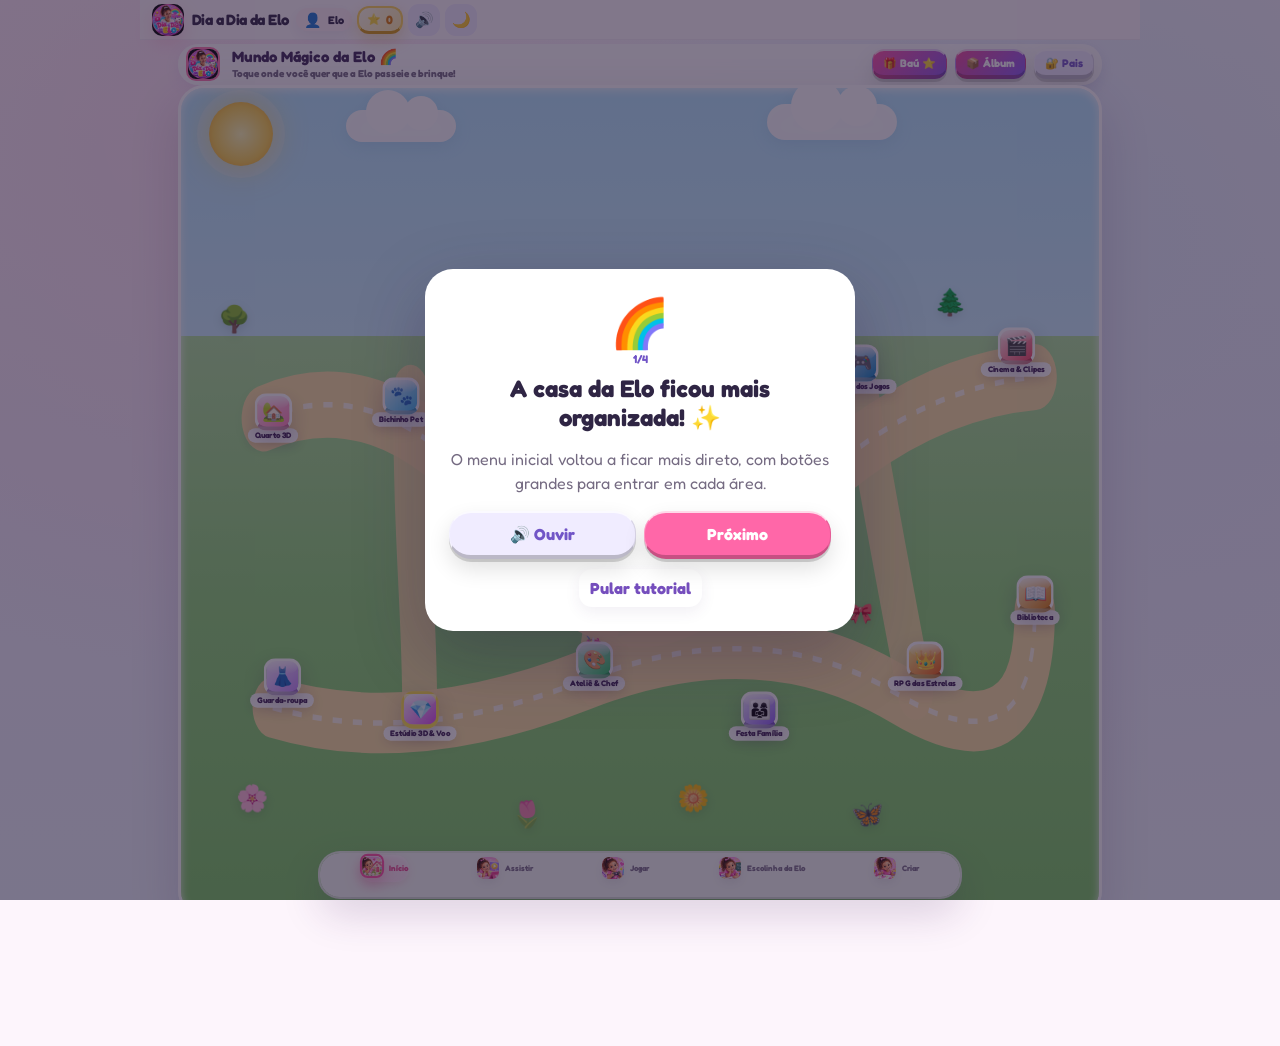
==== commit f2035e92: "Atualizar app pelo ZIP" ====
--- a/index.html
+++ b/index.html
@@ -5,7 +5,7 @@
 <script>
 (function(){
   try {
-    var TARGET_VER = "4.3.16-r55";
+    var TARGET_VER = "4.3.18-r57";
     localStorage.removeItem("elo_force_landscape_90");
     if (localStorage.getItem("elo_sw_purged") !== TARGET_VER) {
       localStorage.setItem("elo_sw_purged", TARGET_VER);
@@ -37,11 +37,12 @@
 <link rel="preconnect" href="https://fonts.googleapis.com">
 <link rel="preconnect" href="https://fonts.gstatic.com" crossorigin>
 <link href="https://fonts.googleapis.com/css2?family=Fredoka:wght@400;600;700;800;900&family=Quicksand:wght@600;700;800&display=swap" rel="stylesheet">
-<link rel="stylesheet" href="styles.css?v=4.3.16">
-<link rel="stylesheet" href="v3.css?v=4.3.16">
-<link rel="stylesheet" href="polish.css?v=4.3.16">
-<link rel="stylesheet" href="games-v350.css?v=4.3.16">
-<link rel="stylesheet" href="landscape.css?v=4.3.16">
+<link rel="stylesheet" href="styles.css?v=4.3.18">
+<link rel="stylesheet" href="v3.css?v=4.3.18">
+<link rel="stylesheet" href="polish.css?v=4.3.18">
+<link rel="stylesheet" href="games-v350.css?v=4.3.18">
+<link rel="stylesheet" href="landscape.css?v=4.3.18">
+<link rel="stylesheet" href="pet.css?v=4.3.18">
 <!-- Cloudflare Web Analytics -->
 <script defer src='https://static.cloudflareinsights.com/beacon.min.js' data-cf-beacon='{"token": "90c3450f7aeb46d0840ac525d5ac0da8"}'></script>
 <!-- End Cloudflare Web Analytics -->
@@ -220,7 +221,7 @@
     </div>
   </div>
 
-  <div class="footer-note">Mundo da Elo Oficial • Feito com muito carinho para diversão em família 💗 • v<span data-app-version>4.3.16</span></div>
+  <div class="footer-note">Mundo da Elo Oficial • Feito com muito carinho para diversão em família 💗 • v<span data-app-version>4.3.18</span></div>
 </section>
 
 <section id="achievementsPanel" class="panel">
@@ -521,7 +522,7 @@
   <div class="card parentClubCard"><h3>Clubinho da Elo 👑</h3><p class="muted">Informações de assinatura e valores ficam somente na Área dos Pais.</p><button class="btn secondary" onclick="openPanel('clubPanel','parents')">Ver planos e benefícios</button></div>
   <div class="card"><h3>Privacidade e transparência</h3><div class="row"><button class="btn secondary" onclick="openPanel('privacyPanel','parents')">Política de Privacidade</button><button class="btn secondary" onclick="openPanel('termsPanel','parents')">Termos de Uso</button></div></div>
   <div class="card"><h3>Conquistas da criança</h3><button class="btn secondary" onclick="openPanel('achievementsPanel','achievements')">Ver conquistas</button></div>
-  <div class="card"><h3>Sobre o app</h3><p class="muted">Dia a Dia da Elo • versão <span data-app-version>4.3.16</span>.</p><p class="muted">Inclui perfis locais, Inglês por faixa etária, Livro de Conquistas, leitura em voz, acessibilidade, tempo saudável, backup de progresso e o RPG Elo e o Reino das Estrelas.</p></div>
+  <div class="card"><h3>Sobre o app</h3><p class="muted">Dia a Dia da Elo • versão <span data-app-version>4.3.18</span>.</p><p class="muted">Inclui perfis locais, Inglês por faixa etária, Livro de Conquistas, leitura em voz, acessibilidade, tempo saudável, backup de progresso e o RPG Elo e o Reino das Estrelas.</p></div>
 </section>
 
 <section id="collectionPanel" class="panel">
@@ -576,51 +577,91 @@
 
 
 <section id="petPanel" class="panel">
-  <div class="topTitle"><button class="back" onclick="appBack()">‹</button><h2>Bichinho da Elo 🐾</h2></div>
-  <div class="cantinhoTopSwitcher">
-    <button class="cSwitchBtn" onclick="openPanel('roomPanel','home')">🛏️ Quarto 3D</button>
-    <button class="cSwitchBtn" onclick="openPanel('wardrobePanel','home')">👗 Guarda-roupa</button>
-    <button class="cSwitchBtn on" onclick="openPet()">🐾 Bichinho</button>
-  </div>
-  <div class="petIntro" ><div><small>MEU COMPANHEIRO</small><h3>Um bichinho virtual para cuidar</h3><p>Ele cresce com carinho e brincadeiras. Não morre e não perde progresso se você ficar um tempo sem entrar.</p></div><button class="smallBtn" onclick="petSpeakStatus()">🔊</button></div>
-  <div class="petLayoutLandscape">
-    <div class="petDevice">
-      <div class="petDeviceTop"><span id="petStageLabel">Ovinho</span><b id="petNameLabel">Ovinho misterioso</b><button id="petRenameBtn" class="petMiniBtn" onclick="renamePet()">✏️</button></div>
-      <div class="petScreen">
-        <div class="petScreenBg"><i></i><i></i><i></i></div>
-        <div id="petEgg" class="petEgg"><span></span></div>
-        <div id="petCreature" class="petCreature hidden">
-          <span class="petEar earL"></span><span class="petEar earR"></span><span class="petHorn"></span><span class="petTail"></span>
+  <div class="pzTop">
+    <button class="back" onclick="appBack()" aria-label="Voltar">‹</button>
+    <h2 class="pzTitle">Bichinho da Elo 🐾</h2>
+    <div class="pzTabs" role="group" aria-label="Cantinho da Elo">
+      <button onclick="openPanel('roomPanel','home')" title="Quarto 3D" aria-label="Quarto 3D">🛏️</button>
+      <button onclick="openPanel('wardrobePanel','home')" title="Guarda-roupa" aria-label="Guarda-roupa">👗</button>
+      <button class="on" onclick="openPet()" title="Bichinho" aria-label="Bichinho">🐾</button>
+      <button onclick="openPanel('carePanel','home')" title="Cuidados" aria-label="Cuidados">🦷</button>
+    </div>
+    <span class="pzSpacer"></span>
+    <button class="pzIcon" onclick="petOpenSheet('album')" title="Álbum de bichinhos" aria-label="Álbum de bichinhos">📖</button>
+    <button id="pzNotifyBtn" class="pzIcon" onclick="petOpenSheet('notify')" title="Lembretes" aria-label="Lembretes">🔔</button>
+    <button id="pzSfxBtn" class="pzIcon" onclick="petToggleSfx()" title="Sons" aria-label="Sons">🔊</button>
+    <button class="pzIcon" onclick="petOpenSheet('more')" title="Mais" aria-label="Mais opções">⚙️</button>
+  </div>
+
+  <div class="pzMain">
+    <div class="pzDevice">
+      <div class="pzHead"><span id="petStageLabel" class="pzStage">Ovinho</span><b id="petNameLabel" class="pzName">Ovinho misterioso</b><button id="petRenameBtn" class="pzEdit" onclick="renamePet()" aria-label="Mudar o nome">✏️</button></div>
+      <div id="pzScreen" class="pzScreen" data-scene="meadow">
+        <div id="pzEgg" class="pzEgg" onclick="petTapEgg()"><span></span></div>
+        <div id="petCreature" class="petCreature hidden" onclick="petTap()">
+          <span class="petWing wL"></span><span class="petWing wR"></span>
+          <span class="petEar earL"></span><span class="petEar earR"></span><span class="petHorn"></span><span class="petMane"></span><span class="petTail"></span>
           <span class="petBody"></span><span class="petHead"><i class="petEye e1"></i><i class="petEye e2"></i><i class="petMouth"></i><i class="petCheek c1"></i><i class="petCheek c2"></i></span>
           <span id="petAccessory" class="petAccessory"></span>
         </div>
-        <div id="petStats" class="petStats hidden" aria-label="Necessidades do bichinho"></div>
-        <div id="petActionFx" class="petActionFx" aria-hidden="true"></div>
-        <div id="petBubble" class="petBubble">Cuide do ovo para descobrir quem vai nascer! 💗</div>
-      </div>
-      <div id="petEggControls" class="petEggControls">
-        <div class="eggProgress"><b id="eggCareText">0/5 cuidados</b><div><i id="eggCareBar"></i></div></div>
-        <button id="eggCareButton" class="petAction primary" onclick="careForEgg()"><span>💗</span><b>Cuidar do ovo</b><small id="eggCooldownText">Aquecer e fazer carinho</small></button>
-      </div>
-    </div>
-    <div id="petCareArea" class="petCareAreaLandscape hidden">
-      <div id="petGrade" class="petGrade">📚 Nota: 8,0</div>
-      <div class="petActions">
-        <button data-pet-action="feed" onclick="petAction('feed')"><span>🥣</span><b>Comida</b><small>Fome</small></button>
-        <button data-pet-action="sleep" onclick="petAction('sleep')"><span>🌙</span><b>Apagar luz</b><small>Dormir</small></button>
-        <button data-pet-action="bath" onclick="petAction('bath')"><span>🚿</span><b>Banho</b><small>Higiene</small></button>
-        <button data-pet-action="hygiene" onclick="petAction('hygiene')"><span>🪥</span><b>Higiene</b><small>Limpar</small></button>
-        <button data-pet-action="play" onclick="petAction('play')"><span>🎾</span><b>Brincar</b><small>Diversão</small></button>
-        <button data-pet-action="love" onclick="petAction('love')"><span>💗</span><b>Carinho</b><small>Carinho</small></button>
-        <button data-pet-action="study" onclick="petAction('study')"><span>📚</span><b>Estudar</b><small>Nota</small></button>
-      </div>
-      <div id="petCareCooldown" class="petCareCooldown">Pronto para cuidar 💗</div>
-      <div class="petActionHelper"><button id="petResetBtn" class="smallBtn petResetBtn" onclick="resetPetProgress()">🥚 Recomeçar do ovo</button></div>
-      <div class="petGrowth"><div><b id="petGrowthText">Crescimento</b><small id="petGrowthSub">Cada cuidado ajuda seu amigo a crescer.</small></div><div class="petGrowthBar"><i id="petGrowthBar"></i></div></div>
-      <button id="petAscensionBtn" class="btn hidden" style="width:100%;margin:6px 0;background:linear-gradient(135deg,#ffd554,#ff72b1);font-weight:900" onclick="startPetAscension()">✨ Realizar Jornada das Estrelas (+25 ⭐)</button>
-      <div class="petAccessories"><b>Acessórios</b><div id="petAccessoryGrid"></div></div>
-    </div>
-  </div>
+        <div id="pzDark" class="pzDark" aria-hidden="true"><span>🌙</span><i>✦</i><i>✧</i><i>✦</i></div>
+        <div id="petStats" class="pzStats hidden" aria-label="Necessidades do bichinho"></div>
+        <div id="pzFx" class="pzFx" aria-hidden="true"></div>
+        <div id="petBubble" class="pzBubble">Cuide do ovo para descobrir quem vai nascer! 💗</div>
+      </div>
+    </div>
+
+    <div class="pzSide">
+      <div class="pzGrowth"><div class="t"><b id="petGrowthText">Crescimento</b><small id="petGrowthSub">Cada cuidado ajuda seu amigo a crescer.</small></div><div class="pzBar"><i id="petGrowthBar"></i></div><button id="petAscensionBtn" class="pzAscend hidden" onclick="startPetAscension()">✨ Jornada (+25 ⭐)</button></div>
+      <div id="pzMode" class="pzMode">
+        <div class="pzView" data-view="home">
+          <div class="pzActions">
+            <button data-pet-action="feed" class="pzBtn" onclick="petAction('feed')"><span>🥣</span><b>Comida</b></button>
+            <button data-pet-action="play" class="pzBtn" onclick="petAction('play')"><span>🎈</span><b>Brincar</b></button>
+            <button data-pet-action="bath" class="pzBtn" onclick="petAction('bath')"><span>🚿</span><b>Banho</b></button>
+            <button data-pet-action="hygiene" class="pzBtn" onclick="petAction('hygiene')"><span>🪥</span><b>Dentinhos</b></button>
+            <button data-pet-action="love" class="pzBtn" onclick="petAction('love')"><span>💗</span><b>Carinho</b></button>
+            <button data-pet-action="study" class="pzBtn" onclick="petAction('study')"><span>📚</span><b>Estudar</b></button>
+            <button data-pet-action="sleep" class="pzBtn" onclick="petAction('sleep')"><span>🌙</span><b>Apagar luz</b></button>
+            <button data-pet-action="style" class="pzBtn" onclick="petOpenSheet('style')"><span>🎀</span><b>Estilo</b></button>
+          </div>
+          <div id="pzTip" class="pzTip">💡 Toque no seu bichinho para fazer cócegas!</div>
+        </div>
+        <div class="pzView hidden" data-view="egg">
+          <div class="pzEggCard">
+            <b id="eggCareText">0/5 cuidados</b>
+            <div class="pzBar"><i id="eggCareBar"></i></div>
+            <button id="eggCareButton" class="pzEggBtn" onclick="careForEgg()"><span>💗 Cuidar do ovo</span><small id="eggCooldownText">Aquecer e fazer carinho</small></button>
+          </div>
+        </div>
+        <div class="pzView hidden" data-view="feed">
+          <div class="pzHint" id="pzFeedHint">Arraste a comidinha até a boquinha — ou toque nela! 🍓</div>
+          <div class="pzFoods" id="pzFoods"></div>
+          <button class="pzGhost" onclick="petSetMode('home')">‹ Voltar</button>
+        </div>
+        <div class="pzView hidden" data-view="play">
+          <div class="pzHint">🎈 Toque nos balões para estourar!</div>
+          <div class="pzMeter"><i id="pzPlayBar"></i></div>
+          <div class="pzTip" id="pzPlayScore">0 estourados</div>
+          <button class="pzGhost" onclick="petEndPlay(true)">Parar de brincar</button>
+        </div>
+        <div class="pzView hidden" data-view="study">
+          <div class="pzHint" id="pzStudyHint">Pergunta 1 de 3</div>
+          <div class="pzQ"><div class="e" id="pzQE"></div><div class="q" id="pzQT"></div><div class="pzOpts" id="pzQOpts"></div></div>
+          <button class="pzGhost" onclick="petSetMode('home')">‹ Voltar</button>
+        </div>
+        <div class="pzView hidden" data-view="bath">
+          <div class="pzHint">🧽 Esfregue o bichinho com o dedo!</div>
+          <div class="pzMeter"><i id="pzBathBar"></i></div>
+          <div class="pzTip">Passe o dedo por cima dele para fazer espuminha 🫧</div>
+          <button class="pzGhost" onclick="petSetMode('home')">‹ Cancelar</button>
+        </div>
+      </div>
+    </div>
+  </div>
+
+  <div id="pzLetter" class="pzLetter hidden"></div>
+  <div id="pzOverlay" class="pzOverlay hidden"><div id="pzSheet" class="pzSheet" role="dialog" aria-modal="true"></div></div>
 </section>
 
 <section id="carePanel" class="panel">
@@ -1162,6 +1203,9 @@
 </div>
 
 
-<script src="version.js?v=4.3.16"></script><script src="models3d.js?v=4.3.16"></script><script src="app.js?v=4.3.16"></script><script src="v3.js?v=4.3.16"></script><script src="pet.js?v=4.3.16"></script>
+<script src="version.js?v=4.3.18"></script><script src="models3d.js?v=4.3.18"></script><script src="app.js?v=4.3.18"></script><script src="v3.js?v=4.3.18"></script><script src="pet-core.js?v=4.3.18"></script>
+<script src="push-config.js?v=4.3.18"></script>
+<script src="pet-notify.js?v=4.3.18"></script>
+<script src="pet.js?v=4.3.18"></script>
 </body>
 </html>
--- a/pet.css
+++ b/pet.css
@@ -0,0 +1,229 @@
+/* ===== Bichinho da Elo — tela fixa (sem rolagem) • v4.3.18 =====
+   Contêineres usam classes "pz*" (novas). O corpo do bichinho mantém as classes antigas (petCreature, petHead…). */
+body.pz-lock { overflow: hidden !important; }
+#petPanel.active { display: flex !important; flex-direction: column; position: fixed; left: 0; right: 0; top: 0; height: var(--pzH, calc(100dvh - 58px)); box-sizing: border-box; padding: max(6px, env(safe-area-inset-top)) max(10px, env(safe-area-inset-right)) 0 max(10px, env(safe-area-inset-left)) !important; overflow: hidden; z-index: 30; }
+#petPanel .hidden { display: none !important; }
+
+/* ---------- barra superior ---------- */
+#petPanel .pzTop { flex: 0 0 auto; display: flex; align-items: center; gap: 6px; height: 34px; }
+#petPanel .pzTop .back { flex: 0 0 auto; width: 30px; height: 30px; min-width: 0; padding: 0; font-size: 20px; line-height: 1; }
+#petPanel .pzTitle { margin: 0; font-size: clamp(13px, 2.1vw, 17px); white-space: nowrap; color: #3a2551; }
+#petPanel .pzTabs { display: flex; gap: 3px; background: rgba(255,255,255,.72); border-radius: 14px; padding: 2px; margin-left: 4px; }
+#petPanel .pzTabs button { width: 30px; height: 26px; border: 0; border-radius: 11px; background: transparent; font-size: 15px; padding: 0; cursor: pointer; }
+#petPanel .pzTabs button.on { background: linear-gradient(135deg, #ec4899, #8b5cf6); }
+#petPanel .pzSpacer { flex: 1; }
+#petPanel .pzIcon { flex: 0 0 auto; position: relative; width: 30px; height: 30px; border-radius: 50%; border: 0; background: #fff; box-shadow: 0 2px 8px rgba(70,43,96,.14); font-size: 15px; padding: 0; cursor: pointer; }
+#petPanel .pzIcon.on::after { content: ''; position: absolute; top: 3px; right: 3px; width: 8px; height: 8px; border-radius: 50%; background: #2fbf71; }
+
+/* ---------- layout principal ---------- */
+#petPanel .pzMain { flex: 1 1 0; min-height: 0; display: grid; grid-template-columns: minmax(0,45fr) minmax(0,55fr); gap: 10px; padding: 2px 0 8px; }
+#petPanel.petRunaway .pzMain { display: none; }
+#petPanel .pzDevice { display: flex; flex-direction: column; min-height: 0; min-width: 0; padding: 6px; border-radius: 24px; background: linear-gradient(145deg,#ff9ec9,#b79cff); box-shadow: 0 10px 24px rgba(115,70,150,.22), inset 0 0 0 3px rgba(255,255,255,.35); }
+#petPanel .pzHead { flex: 0 0 26px; display: flex; align-items: center; gap: 6px; color: #fff; padding: 0 4px 4px; }
+#petPanel .pzStage { background: rgba(255,255,255,.9); color: #8a3a78; border-radius: 999px; padding: 2px 8px; font-size: 10px; font-weight: 900; white-space: nowrap; }
+#petPanel .pzName { flex: 1; min-width: 0; text-align: center; font-size: clamp(13px, 2.3vw, 17px); font-weight: 900; overflow: hidden; text-overflow: ellipsis; white-space: nowrap; text-shadow: 0 1px 2px rgba(80,30,110,.28); }
+#petPanel .pzEdit { width: 24px; height: 24px; border-radius: 50%; border: 0; background: #fff; font-size: 11px; padding: 0; cursor: pointer; }
+
+/* ---------- tela do bichinho + cenários ---------- */
+#petPanel .pzScreen { --pzS: .8; --pzChip: 46px; flex: 1 1 0; min-height: 0; position: relative; overflow: hidden; border-radius: 18px; isolation: isolate; touch-action: manipulation; background: #c8edff; }
+@media (min-width: 800px) { #petPanel .pzScreen { --pzChip: 92px; } }
+#petPanel .pzScreen[data-scene="meadow"] { background: radial-gradient(ellipse 46% 16% at 20% 70%, #97d489 0 99%, transparent 100%), radial-gradient(ellipse 52% 18% at 84% 72%, #86c97a 0 99%, transparent 100%), linear-gradient(180deg, #c4ebff 0 68%, #d8e7a0 68% 74%, #e2c98d 74% 100%); }
+#petPanel .pzScreen[data-scene="beach"] { background: linear-gradient(180deg, #bfeaff 0 50%, #62cfee 50% 66%, #f6e0a8 66% 100%); }
+#petPanel .pzScreen[data-scene="castle"] { background: linear-gradient(180deg, #ffd3ea 0 62%, #d3b0f7 62% 100%); }
+#petPanel .pzScreen[data-scene="space"] { background: radial-gradient(circle at 20% 24%, #fff 0 1px, transparent 2px), radial-gradient(circle at 70% 16%, #fff 0 1.5px, transparent 2.5px), radial-gradient(circle at 86% 40%, #ffe9a8 0 1px, transparent 2px), radial-gradient(circle at 40% 44%, #fff 0 1px, transparent 2px), linear-gradient(180deg, #1d1450 0 64%, #7566d4 64% 100%); }
+#petPanel .pzScreen::before, #petPanel .pzScreen::after { position: absolute; bottom: 33%; font-size: clamp(22px, 7vh, 40px); z-index: 0; pointer-events: none; }
+#petPanel .pzScreen[data-scene="meadow"]::before { content: '🌳'; left: 4%; }
+#petPanel .pzScreen[data-scene="meadow"]::after { content: '🌷'; right: 6%; bottom: 28%; }
+#petPanel .pzScreen[data-scene="beach"]::before { content: '🌴'; left: 4%; bottom: 30%; }
+#petPanel .pzScreen[data-scene="beach"]::after { content: '⛱️'; right: 5%; bottom: 28%; }
+#petPanel .pzScreen[data-scene="castle"]::before { content: '🏰'; left: 50%; transform: translateX(-50%); bottom: 36%; opacity: .55; font-size: clamp(40px, 15vh, 80px); }
+#petPanel .pzScreen[data-scene="space"]::before { content: '🪐'; right: 8%; top: 20%; bottom: auto; }
+#petPanel .pzDark { position: absolute; inset: 0; z-index: 2; pointer-events: none; opacity: 0; transition: opacity .6s; background: linear-gradient(180deg, rgba(18,16,66,.8), rgba(40,30,92,.62)); }
+#petPanel .pzDark span { position: absolute; left: 10px; top: 8px; font-size: 24px; }
+#petPanel .pzDark i { position: absolute; font-style: normal; color: #fff7c2; font-size: 12px; animation: pzTwinkle 2.4s ease-in-out infinite; }
+#petPanel .pzDark i:nth-of-type(1) { right: 22%; top: 12%; } #petPanel .pzDark i:nth-of-type(2) { right: 38%; top: 26%; animation-delay: .8s; } #petPanel .pzDark i:nth-of-type(3) { right: 10%; top: 32%; animation-delay: 1.4s; }
+#petPanel .pzScreen.night .pzDark { opacity: 1; }
+@keyframes pzTwinkle { 50% { opacity: .35; } }
+
+/* ---------- medidores (chips laterais) ---------- */
+#petPanel .pzStats { position: absolute; inset: 6px; z-index: 8; display: grid; grid-template-columns: var(--pzChip) minmax(0,1fr) var(--pzChip); grid-template-rows: repeat(3, 1fr); pointer-events: none; }
+#petPanel .pzStat { appearance: none; -webkit-appearance: none; font: inherit; cursor: pointer; pointer-events: auto; display: grid; grid-template-columns: auto 1fr auto; grid-template-areas: "i n v" "m m m"; align-items: center; column-gap: 3px; row-gap: 3px; align-self: center; width: var(--pzChip); min-width: 0; padding: 4px; margin: 0; text-align: left; border: 1px solid rgba(110,82,149,.16); border-radius: 12px; background: rgba(255,255,255,.93); box-shadow: 0 2px 7px rgba(70,43,96,.1); }
+#petPanel .pzStat:nth-child(odd) { grid-column: 1; justify-self: start; }
+#petPanel .pzStat:nth-child(even) { grid-column: 3; justify-self: end; }
+#petPanel .pzStat:nth-child(1), #petPanel .pzStat:nth-child(2) { grid-row: 1; }
+#petPanel .pzStat:nth-child(3), #petPanel .pzStat:nth-child(4) { grid-row: 2; }
+#petPanel .pzStat:nth-child(5), #petPanel .pzStat:nth-child(6) { grid-row: 3; }
+#petPanel .pzStat .i { grid-area: i; font-size: 14px; line-height: 1; }
+#petPanel .pzStat .n { grid-area: n; display: none; font-size: 7px; font-weight: 800; color: #5b3f86; overflow: hidden; text-overflow: ellipsis; white-space: nowrap; line-height: 1; }
+#petPanel .pzStat .v { grid-area: v; font-style: normal; font-size: 9px; font-weight: 900; color: #6b4c9a; line-height: 1; justify-self: end; }
+#petPanel .pzStat .m { grid-area: m; display: block; width: 100%; height: 4px; border-radius: 999px; background: #eadff6; overflow: hidden; }
+#petPanel .pzStat .m i { display: block; height: 100%; border-radius: 999px; background: linear-gradient(90deg,#ff79af,#9e83df); transition: width .3s ease; }
+@media (min-width: 800px) { #petPanel .pzStat .n { display: block; } }
+#petPanel .pzStat.low { background: #fff1f4; border-color: #ff9db6; }
+#petPanel .pzStat.low .v { color: #d63b5e; }
+#petPanel .pzStat.low .m i { background: linear-gradient(90deg,#ff5d5d,#ffa26b); }
+@media (prefers-reduced-motion: no-preference) { #petPanel .pzStat.low .i { animation: pzNeed 1.6s ease-in-out infinite; } }
+@keyframes pzNeed { 50% { transform: scale(1.22); } }
+
+/* ---------- balão de fala ---------- */
+#petPanel .pzBubble { position: absolute; top: 8px; left: 50%; transform: translateX(-50%); z-index: 10; max-width: calc(100% - 20px); padding: 5px 9px; border-radius: 12px; background: rgba(255,255,255,.95); color: #5a3d7e; font-size: 9px; font-weight: 800; line-height: 1.25; text-align: center; box-shadow: 0 3px 10px rgba(70,43,96,.14); pointer-events: none; }
+#petPanel .pzScreen.hasStats .pzBubble { max-width: calc(100% - (var(--pzChip) * 2) - 20px); }
+@media (min-height: 420px) { #petPanel .pzBubble { font-size: 10px; } }
+
+/* ---------- corpo do bichinho (reaproveita as classes antigas) ---------- */
+#petPanel .pzScreen .petCreature { position: absolute !important; left: 50% !important; top: var(--pzTop, 62%) !important; width: 150px !important; height: 185px !important; transform: translate(-50%,-50%) !important; transform-origin: 50% 50%; --stage: 1; --cs: calc(var(--pzS) * var(--stage)); scale: var(--cs); translate: calc(-50% * (1 - var(--cs))) calc(-50% * (1 - var(--cs))); z-index: 6; cursor: pointer; -webkit-tap-highlight-color: transparent; }
+#petPanel .petCreature.stage-baby { --stage: .88; } #petPanel .petCreature.stage-child { --stage: .95; } #petPanel .petCreature.stage-teen { --stage: 1; } #petPanel .petCreature.stage-adult { --stage: 1.05; } #petPanel .petCreature.stage-elder { --stage: 1.08; }
+#petPanel .petCreature.react { animation: pzPop .5s ease-out !important; }
+@keyframes pzPop { 30% { scale: calc(var(--cs) * 1.16); } 60% { scale: calc(var(--cs) * .96); } }
+/* evolução visível: cada fase tem um visual próprio */
+#petPanel .stage-baby .petHead { scale: 1.12; transform-origin: 50% 100%; } #petPanel .stage-baby .petBody { scale: .9; transform-origin: 50% 0; } #petPanel .stage-baby .petTail { display: none; }
+#petPanel .stage-teen .petCheek { background: rgba(243,95,144,.42); }
+#petPanel .stage-teen .petHead::before { content: '✦'; position: absolute; right: -6px; top: -8px; font-size: 16px; color: #ffcf4a; text-shadow: 0 0 6px #fff; }
+#petPanel .stage-adult::before, #petPanel .stage-elder::before { content: ''; position: absolute; inset: -10px -14px; border-radius: 50%; z-index: 0; background: radial-gradient(circle, rgba(255,226,128,.55), rgba(255,226,128,0) 66%); }
+#petPanel .stage-elder::before { background: radial-gradient(circle, rgba(190,160,255,.7), rgba(255,226,128,.25) 55%, rgba(255,226,128,0) 70%); animation: pzTwinkle 2.6s ease-in-out infinite; }
+/* asas e crina (novas) */
+#petPanel .petWing, #petPanel .petMane { display: none; position: absolute; }
+#petPanel .petWing { top: 58px; width: 38px; height: 78px; z-index: 1; border-radius: 90% 10% 80% 20% / 85% 15% 75% 25%; background: linear-gradient(160deg,#fff,#cfe6ff); box-shadow: inset -4px -4px 0 rgba(90,120,200,.16); transform-origin: 90% 80%; }
+#petPanel .petWing.wL { left: -6px; transform: rotate(-34deg); } #petPanel .petWing.wR { right: -6px; transform: scaleX(-1) rotate(-34deg); }
+#petPanel .stage-adult .petWing { display: block; scale: .6; } #petPanel .stage-elder .petWing { display: block; }
+#petPanel .species-dragon .petWing, #petPanel .species-pony .petWing { display: block; scale: .85; }
+@media (prefers-reduced-motion: no-preference) { #petPanel .petWing.wL, #petPanel .petWing.wR { animation: pzFlap 1.8s ease-in-out infinite; } }
+@keyframes pzFlap { 50% { rotate: -9deg; } }
+/* Dragãozinho */
+#petPanel .species-dragon .petBody { background: #63d3a2; } #petPanel .species-dragon .petHead { background: #86e6bb; } #petPanel .species-dragon .petEar { background: #86e6bb; border-radius: 50% 50% 10% 10%; height: 34px; width: 22px; top: 18px; }
+#petPanel .species-dragon .petTail { border-color: #63d3a2; } #petPanel .species-dragon .petHorn { display: block; border-bottom-color: #ffb347; left: 70px; top: 0; border-bottom-width: 26px; }
+#petPanel .species-dragon .petWing { background: linear-gradient(160deg,#9af0c8,#3fb98a); }
+#petPanel .species-dragon .petCheek { background: rgba(255,140,90,.35); }
+/* Pônei Estelar */
+#petPanel .species-pony .petBody { background: #b6a1f5; } #petPanel .species-pony .petHead { background: #d4c7ff; } #petPanel .species-pony .petEar { background: #d4c7ff; }
+#petPanel .species-pony .petTail { border-color: #ff9bd0; }
+#petPanel .species-pony .petMane { display: block; left: 18px; top: 18px; width: 40px; height: 96px; z-index: 2; border-radius: 60% 20% 60% 40%; background: linear-gradient(180deg,#ff8fc9,#8fd3ff 60%,#ffd66b); transform: rotate(-8deg); }
+#petPanel .species-pony .petWing { background: linear-gradient(160deg,#fff,#ffd6f0); }
+
+/* ---------- ovo ---------- */
+#petPanel .pzEgg { position: absolute; left: 50%; top: 60%; width: 96px; height: 126px; z-index: 6; --es: calc(var(--pzS) * 1.05); transform: translate(-50%,-50%); scale: var(--es); translate: calc(-50% * (1 - var(--es))) calc(-50% * (1 - var(--es))); border-radius: 50% 50% 48% 48% / 62% 62% 38% 38%; background: radial-gradient(circle at 35% 30%, #fff, #ffe6f3 55%, #ffc4e0); box-shadow: inset -8px -10px 0 rgba(160,90,150,.13), 0 8px 14px rgba(90,50,110,.2); cursor: pointer; }
+#petPanel .pzEgg span { position: absolute; left: 24px; top: 32px; width: 16px; height: 16px; border-radius: 50%; background: #7fd3ff; box-shadow: 32px 18px 0 -2px #ffd36a, 8px 50px 0 -3px #c4a3ff, 40px 60px 0 -4px #ff8fc0; }
+@media (prefers-reduced-motion: no-preference) { #petPanel .pzEgg { animation: pzWobble 2.6s ease-in-out infinite; } }
+@keyframes pzWobble { 0%,100% { rotate: -3deg; } 50% { rotate: 3deg; } }
+
+/* ---------- efeitos e brincadeiras dentro da tela ---------- */
+#petPanel .pzFx { position: absolute; inset: 0; overflow: hidden; pointer-events: none; z-index: 14; }
+#petPanel .pzFx i { position: absolute; font-style: normal; animation: pzFloat 1.5s ease-out forwards; }
+@keyframes pzFloat { 0% { opacity: 0; transform: translate(0,0) scale(.6); } 15% { opacity: 1; } 100% { opacity: 0; transform: translate(var(--dx,0), var(--dy,-60px)) scale(1.25); } }
+#petPanel .pzBalloon { position: absolute; bottom: -46px; width: 32px; height: 40px; border: 0; padding: 0; border-radius: 50% 50% 46% 46%; box-shadow: inset -5px -6px 0 rgba(0,0,0,.1); cursor: pointer; z-index: 12; animation: pzRise var(--dur,4.6s) linear forwards; touch-action: manipulation; }
+#petPanel .pzBalloon::after { content: ''; position: absolute; left: 50%; top: 100%; width: 1px; height: 12px; background: rgba(90,60,120,.5); }
+#petPanel .pzBalloon.pop { animation: pzBurst .22s ease-out forwards !important; }
+@keyframes pzRise { to { transform: translateY(calc(-1 * var(--h,280px))); } }
+@keyframes pzBurst { to { transform: scale(1.7); opacity: 0; } }
+#petPanel .pzScreen.scrub { touch-action: none; cursor: grab; }
+#petPanel .pzDrag { position: fixed; z-index: 90; font-size: 40px; pointer-events: none; transform: translate(-50%,-60%); filter: drop-shadow(0 4px 4px rgba(0,0,0,.25)); }
+
+/* ---------- coluna da direita ---------- */
+#petPanel .pzSide { display: flex; flex-direction: column; gap: 6px; min-height: 0; min-width: 0; }
+#petPanel .pzGrowth { flex: 0 0 auto; display: flex; align-items: center; gap: 8px; background: rgba(255,255,255,.92); border-radius: 16px; padding: 6px 10px; box-shadow: 0 4px 12px rgba(75,46,105,.1); }
+#petPanel .pzGrowth .t { flex: 0 1 46%; min-width: 0; display: flex; flex-direction: column; }
+#petPanel .pzGrowth b { font-size: 11px; color: #5b3f86; white-space: nowrap; overflow: hidden; text-overflow: ellipsis; }
+#petPanel .pzGrowth small { font-size: 9px; color: #8a73a6; line-height: 1.2; }
+#petPanel .pzBar { flex: 1; height: 10px; border-radius: 999px; background: #eadff6; overflow: hidden; }
+#petPanel .pzBar i { display: block; height: 100%; width: 0; border-radius: 999px; background: linear-gradient(90deg,#ff79af,#9e83df); transition: width .4s; }
+#petPanel .pzAscend { flex: 0 0 auto; border: 0; border-radius: 12px; padding: 5px 8px; font-size: 10px; font-weight: 900; color: #5a2d00; background: linear-gradient(135deg,#ffd554,#ff72b1); cursor: pointer; }
+#petPanel .pzMode { flex: 1 1 0; min-height: 0; display: flex; flex-direction: column; }
+#petPanel .pzView { flex: 1 1 0; min-height: 0; display: flex; flex-direction: column; gap: 6px; }
+#petPanel .pzActions { flex: 1 1 0; min-height: 0; max-height: 210px; display: grid; grid-template-columns: repeat(4, minmax(0,1fr)); grid-template-rows: repeat(2, minmax(0,1fr)); gap: 6px; }
+#petPanel .pzBtn { display: flex; flex-direction: column; align-items: center; justify-content: center; gap: 1px; min-height: 0; padding: 2px; border: 0; border-radius: 16px; background: #fff; color: #5b3f86; box-shadow: 0 4px 12px rgba(75,46,105,.12); cursor: pointer; -webkit-tap-highlight-color: transparent; }
+#petPanel .pzBtn:active { transform: scale(.95); }
+#petPanel .pzBtn span { font-size: clamp(18px, 4.4vh, 26px); line-height: 1; }
+#petPanel .pzBtn b { font-size: clamp(8.5px, 1.9vh, 11px); line-height: 1.1; text-align: center; }
+#petPanel .pzBtn.suggest { box-shadow: 0 0 0 3px #ff9db6, 0 4px 12px rgba(75,46,105,.12); }
+@media (prefers-reduced-motion: no-preference) { #petPanel .pzBtn.suggest { animation: pzNudge 1.6s ease-in-out infinite; } }
+@keyframes pzNudge { 50% { transform: scale(1.06); } }
+#petPanel .pzBtn.lights { background: #2b2a63; color: #fff; }
+#petPanel .pzBtn:disabled { opacity: .5; }
+#petPanel .pzTip { flex: 0 0 auto; background: rgba(255,255,255,.78); border-radius: 14px; padding: 6px 10px; font-size: 10px; font-weight: 700; color: #6a4c8f; text-align: center; line-height: 1.3; }
+#petPanel .pzHint { flex: 0 0 auto; text-align: center; font-size: 11px; font-weight: 800; color: #5b3f86; background: rgba(255,255,255,.85); border-radius: 14px; padding: 6px 8px; }
+#petPanel .pzFoods { flex: 1 1 0; min-height: 0; max-height: 190px; display: grid; grid-template-columns: repeat(3, minmax(0,1fr)); grid-template-rows: repeat(2, minmax(0,1fr)); gap: 6px; }
+#petPanel .pzFood { display: flex; flex-direction: column; align-items: center; justify-content: center; border: 0; border-radius: 18px; background: #fff; box-shadow: 0 4px 12px rgba(75,46,105,.12); cursor: grab; touch-action: none; min-height: 0; color: #5b3f86; }
+#petPanel .pzFood span { font-size: clamp(24px, 6.4vh, 36px); line-height: 1; } #petPanel .pzFood b { font-size: 9px; }
+#petPanel .pzFood.pzFav { box-shadow: 0 0 0 3px #ffd36a, 0 4px 12px rgba(75,46,105,.12); }
+#petPanel .pzGhost { flex: 0 0 auto; border: 0; border-radius: 14px; padding: 7px 10px; font-size: 11px; font-weight: 900; background: rgba(255,255,255,.9); color: #7a5aa6; cursor: pointer; }
+#petPanel .pzQ { flex: 1 1 0; min-height: 0; display: flex; flex-direction: column; align-items: center; justify-content: center; gap: 4px; background: #fff; border-radius: 18px; padding: 6px; box-shadow: 0 4px 12px rgba(75,46,105,.1); }
+#petPanel .pzQ .e { font-size: clamp(28px, 8vh, 46px); line-height: 1; } #petPanel .pzQ .q { font-size: 11px; font-weight: 900; color: #5b3f86; text-align: center; }
+#petPanel .pzOpts { display: grid; grid-template-columns: repeat(3, minmax(0,1fr)); gap: 6px; width: 100%; }
+#petPanel .pzOpt { border: 0; border-radius: 14px; padding: 6px 0; font-size: clamp(16px, 4.4vh, 24px); font-weight: 900; background: #f2ebff; color: #5b3f86; cursor: pointer; }
+#petPanel .pzOpt.ok { background: #bff0cf; } #petPanel .pzOpt.no { background: #ffd2d9; }
+#petPanel .pzMeter { flex: 0 0 auto; height: 12px; border-radius: 999px; background: rgba(255,255,255,.85); overflow: hidden; }
+#petPanel .pzMeter i { display: block; width: 0; height: 100%; background: linear-gradient(90deg,#7fd3ff,#9e83df); transition: width .2s; }
+#petPanel .pzEggCard { flex: 0 1 auto; margin: auto 0; display: flex; flex-direction: column; gap: 10px; padding: 14px 16px; background: rgba(255,255,255,.9); border: 3px solid #ffd0e3; border-radius: 22px; box-shadow: 0 10px 26px rgba(105,65,128,.14); }
+#petPanel .pzEggCard b { font-size: 13px; color: #5b3f86; }
+#petPanel .pzEggBtn { min-height: 60px; border: 0; border-radius: 20px; cursor: pointer; color: #fff; font-weight: 900; font-size: 15px; background: linear-gradient(135deg,#ff6fae,#9a7cf0); box-shadow: 0 8px 20px rgba(154,60,140,.28); display: flex; flex-direction: column; align-items: center; justify-content: center; gap: 2px; }
+#petPanel .pzEggBtn small { font-size: 10px; font-weight: 700; color: #fff; }
+#petPanel .pzEggBtn:disabled { opacity: .55; }
+
+/* ---------- carta de despedida ---------- */
+#petPanel .pzLetter { flex: 1 1 0; min-height: 0; display: flex; align-items: center; justify-content: center; padding: 0 0 10px; }
+#petPanel .pzLetter .cardL { display: flex; gap: 16px; align-items: center; width: 100%; max-width: 660px; padding: 14px 18px; background: linear-gradient(145deg,#fff,#fff3f9); border: 3px solid #ffb3d1; border-radius: 24px; box-shadow: 0 12px 30px rgba(105,65,128,.16); }
+#petPanel .pzLetter .art { flex: 0 0 74px; text-align: center; } #petPanel .pzLetter .art .l { font-size: 46px; line-height: 1; } #petPanel .pzLetter .art .g { font-size: 32px; margin-top: 6px; }
+#petPanel .pzLetter .body { flex: 1; min-width: 0; } #petPanel .pzLetter h3 { margin: 0 0 6px; font-size: 16px; color: #d84376; }
+#petPanel .pzLetter p { margin: 0 0 10px; font-size: 12px; line-height: 1.45; color: #4f3d54; } #petPanel .pzLetter p i { display: block; margin-top: 5px; font-weight: 800; color: #8a5a99; }
+#petPanel .pzLetter .go { width: 100%; min-height: 46px; border: 0; border-radius: 18px; cursor: pointer; color: #fff; font-size: 14px; font-weight: 900; background: linear-gradient(135deg,#ff6fae,#9a7cf0); box-shadow: 0 8px 18px rgba(154,60,140,.26); }
+
+/* ---------- sheets (álbum, estilo, lembretes, mais, diálogos) ---------- */
+#petPanel .pzOverlay { position: absolute; inset: 0; z-index: 60; display: flex; align-items: center; justify-content: center; padding: 6px 4px 10px; background: rgba(46,28,78,.5); backdrop-filter: blur(2px); }
+#petPanel .pzSheet { display: flex; flex-direction: column; gap: 6px; width: min(100%, 620px); max-height: 100%; padding: 10px 12px; background: #fff; border-radius: 22px; box-shadow: 0 16px 40px rgba(46,28,78,.35); overflow: hidden; }
+#petPanel .pzSheet h3 { margin: 0; font-size: 15px; color: #4a2f72; display: flex; align-items: center; gap: 6px; }
+#petPanel .pzSheet h3 .x { margin-left: auto; width: 28px; height: 28px; border-radius: 50%; border: 0; background: #f2ebff; color: #6b4c9a; font-size: 14px; cursor: pointer; }
+#petPanel .pzSheet p { margin: 0; font-size: 11px; color: #6a5a80; line-height: 1.4; }
+#petPanel .pzTabsS { display: flex; gap: 6px; } #petPanel .pzTabsS button { flex: 1; border: 0; border-radius: 12px; padding: 6px; font-size: 11px; font-weight: 900; background: #f2ebff; color: #7a5aa6; cursor: pointer; } #petPanel .pzTabsS button.on { background: linear-gradient(135deg,#ec4899,#8b5cf6); color: #fff; }
+#petPanel .pzGrid { display: grid; gap: 6px; } #petPanel .pzGrid.c3 { grid-template-columns: repeat(3, minmax(0,1fr)); } #petPanel .pzGrid.c6 { grid-template-columns: repeat(6, minmax(0,1fr)); } #petPanel .pzGrid.c4 { grid-template-columns: repeat(4, minmax(0,1fr)); }
+#petPanel .pzCard { display: flex; flex-direction: column; align-items: center; gap: 2px; padding: 6px 4px; border-radius: 14px; background: #f7f3ff; border: 2px solid transparent; font-size: 10px; font-weight: 800; color: #5b3f86; text-align: center; cursor: default; }
+#petPanel button.pzCard { cursor: pointer; } #petPanel .pzCard .big { font-size: clamp(22px, 6vh, 32px); line-height: 1.1; } #petPanel .pzCard small { font-size: 9px; color: #8a73a6; font-weight: 700; }
+#petPanel .pzCard.on { border-color: #ec4899; background: #fff0f8; } #petPanel .pzCard.isLocked { opacity: .75; } #petPanel .pzCard.unk .big { filter: grayscale(1) brightness(.5); opacity: .5; }
+#petPanel .pzList { display: flex; flex-direction: column; gap: 4px; font-size: 11px; color: #5b3f86; } #petPanel .pzList div { background: #f7f3ff; border-radius: 10px; padding: 4px 8px; display: flex; gap: 6px; } #petPanel .pzList small { color: #9a86b5; white-space: nowrap; }
+#petPanel .pzRow { display: flex; gap: 6px; flex-wrap: wrap; align-items: center; }
+#petPanel .pzBtnP { border: 0; border-radius: 14px; padding: 9px 12px; font-size: 12px; font-weight: 900; cursor: pointer; color: #fff; background: linear-gradient(135deg,#ff6fae,#9a7cf0); flex: 1; }
+#petPanel .pzBtnS { border: 0; border-radius: 14px; padding: 9px 12px; font-size: 12px; font-weight: 900; cursor: pointer; color: #6b4c9a; background: #f2ebff; flex: 1; }
+#petPanel .pzBtnP:disabled { opacity: .5; }
+#petPanel .pzInput { width: 100%; box-sizing: border-box; border: 2px solid #e3d6f7; border-radius: 12px; padding: 8px 10px; font-size: 16px; font-weight: 800; color: #4a2f72; }
+#petPanel .pzStatus { display: flex; align-items: center; gap: 6px; font-size: 11px; font-weight: 800; padding: 6px 8px; border-radius: 12px; background: #f7f3ff; color: #5b3f86; } #petPanel .pzStatus.ok { background: #e3f8ec; color: #1f7a48; } #petPanel .pzStatus.warn { background: #fff4de; color: #8a5a00; }
+#petPanel .pzCeleb { text-align: center; align-items: center; } #petPanel .pzCeleb .big { font-size: 54px; line-height: 1.1; } #petPanel .pzCeleb h3 { justify-content: center; font-size: 18px; }
+
+/* acessórios: posição por tipo */
+#petPanel .petAccessory[data-kind="glasses"] { top: 44px !important; font-size: 34px !important; }
+#petPanel .petAccessory[data-kind="hat"] { top: -10px !important; }
+#petPanel .petAccessory[data-kind="flower"] { left: 62% !important; top: 4px !important; }
+
+/* telas muito baixas: janelas mais compactas */
+@media (max-height: 345px) {
+  #petPanel .pzSheet { padding: 8px 10px; gap: 4px; }
+  #petPanel .pzSheet p { font-size: 10px; line-height: 1.3; }
+  #petPanel .pzCard { padding: 3px 2px; } #petPanel .pzCard .big { font-size: 19px; }
+  #petPanel .pzList div { padding: 2px 8px; font-size: 10px; }
+  #petPanel .pzBtnP, #petPanel .pzBtnS { padding: 7px 10px; }
+}
+
+/* Quarto 3D: mesmas fases e espécies do bichinho */
+/* evolução visível: cada fase tem um visual próprio */
+.roomPetCreature.stage-baby .petHead { scale: 1.12; transform-origin: 50% 100%; } .roomPetCreature.stage-baby .petBody { scale: .9; transform-origin: 50% 0; } .roomPetCreature.stage-baby .petTail { display: none; }
+.roomPetCreature.stage-teen .petCheek { background: rgba(243,95,144,.42); }
+.roomPetCreature.stage-teen .petHead::before { content: '✦'; position: absolute; right: -6px; top: -8px; font-size: 16px; color: #ffcf4a; text-shadow: 0 0 6px #fff; }
+.roomPetCreature.stage-adult::before, .roomPetCreature.stage-elder::before { content: ''; position: absolute; inset: -10px -14px; border-radius: 50%; z-index: 0; background: radial-gradient(circle, rgba(255,226,128,.55), rgba(255,226,128,0) 66%); }
+.roomPetCreature.stage-elder::before { background: radial-gradient(circle, rgba(190,160,255,.7), rgba(255,226,128,.25) 55%, rgba(255,226,128,0) 70%); animation: pzTwinkle 2.6s ease-in-out infinite; }
+/* asas e crina (novas) */
+.roomPetCreature .petWing, .roomPetCreature .petMane { display: none; position: absolute; }
+.roomPetCreature .petWing { top: 58px; width: 38px; height: 78px; z-index: 1; border-radius: 90% 10% 80% 20% / 85% 15% 75% 25%; background: linear-gradient(160deg,#fff,#cfe6ff); box-shadow: inset -4px -4px 0 rgba(90,120,200,.16); transform-origin: 90% 80%; }
+.roomPetCreature .petWing.wL { left: -6px; transform: rotate(-34deg); } .roomPetCreature .petWing.wR { right: -6px; transform: scaleX(-1) rotate(-34deg); }
+.roomPetCreature.stage-adult .petWing { display: block; scale: .6; } .roomPetCreature.stage-elder .petWing { display: block; }
+.roomPetCreature.species-dragon .petWing, .roomPetCreature.species-pony .petWing { display: block; scale: .85; }
+@media (prefers-reduced-motion: no-preference) { .roomPetCreature .petWing.wL, .roomPetCreature .petWing.wR { animation: pzFlap 1.8s ease-in-out infinite; } }
+@keyframes pzFlap { 50% { rotate: -9deg; } }
+/* Dragãozinho */
+.roomPetCreature.species-dragon .petBody { background: #63d3a2; } .roomPetCreature.species-dragon .petHead { background: #86e6bb; } .roomPetCreature.species-dragon .petEar { background: #86e6bb; border-radius: 50% 50% 10% 10%; height: 34px; width: 22px; top: 18px; }
+.roomPetCreature.species-dragon .petTail { border-color: #63d3a2; } .roomPetCreature.species-dragon .petHorn { display: block; border-bottom-color: #ffb347; left: 70px; top: 0; border-bottom-width: 26px; }
+.roomPetCreature.species-dragon .petWing { background: linear-gradient(160deg,#9af0c8,#3fb98a); }
+.roomPetCreature.species-dragon .petCheek { background: rgba(255,140,90,.35); }
+/* Pônei Estelar */
+.roomPetCreature.species-pony .petBody { background: #b6a1f5; } .roomPetCreature.species-pony .petHead { background: #d4c7ff; } .roomPetCreature.species-pony .petEar { background: #d4c7ff; }
+.roomPetCreature.species-pony .petTail { border-color: #ff9bd0; }
+.roomPetCreature.species-pony .petMane { display: block; left: 18px; top: 18px; width: 40px; height: 96px; z-index: 2; border-radius: 60% 20% 60% 40%; background: linear-gradient(180deg,#ff8fc9,#8fd3ff 60%,#ffd66b); transform: rotate(-8deg); }
+.roomPetCreature.species-pony .petWing { background: linear-gradient(160deg,#fff,#ffd6f0); }
+
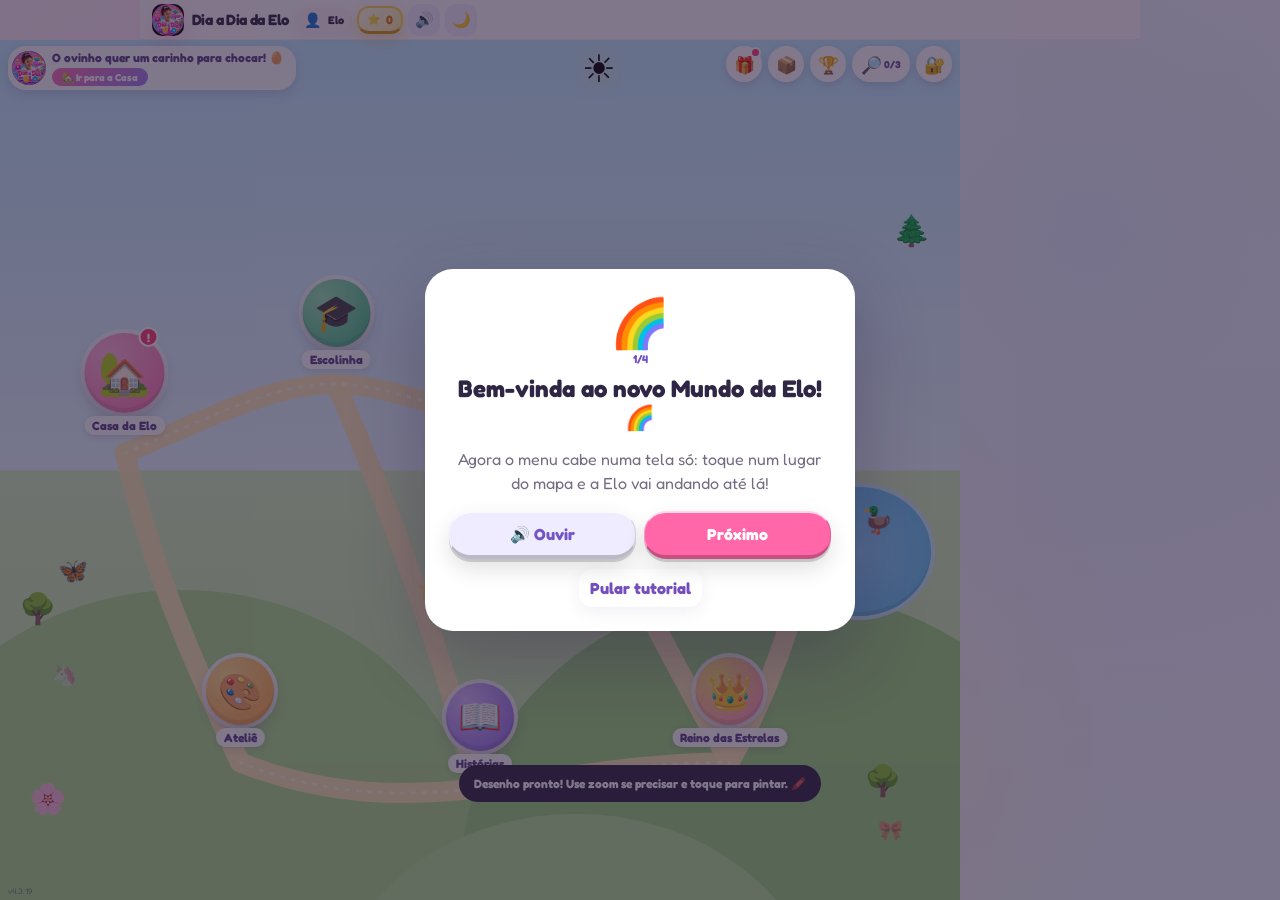
==== commit c075bfd9: "Atualizar app pelo ZIP" ====
--- a/index.html
+++ b/index.html
@@ -5,7 +5,7 @@
 <script>
 (function(){
   try {
-    var TARGET_VER = "4.3.18-r57";
+    var TARGET_VER = "4.3.19-r58";
     localStorage.removeItem("elo_force_landscape_90");
     if (localStorage.getItem("elo_sw_purged") !== TARGET_VER) {
       localStorage.setItem("elo_sw_purged", TARGET_VER);
@@ -37,12 +37,13 @@
 <link rel="preconnect" href="https://fonts.googleapis.com">
 <link rel="preconnect" href="https://fonts.gstatic.com" crossorigin>
 <link href="https://fonts.googleapis.com/css2?family=Fredoka:wght@400;600;700;800;900&family=Quicksand:wght@600;700;800&display=swap" rel="stylesheet">
-<link rel="stylesheet" href="styles.css?v=4.3.18">
-<link rel="stylesheet" href="v3.css?v=4.3.18">
-<link rel="stylesheet" href="polish.css?v=4.3.18">
-<link rel="stylesheet" href="games-v350.css?v=4.3.18">
-<link rel="stylesheet" href="landscape.css?v=4.3.18">
-<link rel="stylesheet" href="pet.css?v=4.3.18">
+<link rel="stylesheet" href="styles.css?v=4.3.19">
+<link rel="stylesheet" href="v3.css?v=4.3.19">
+<link rel="stylesheet" href="polish.css?v=4.3.19">
+<link rel="stylesheet" href="games-v350.css?v=4.3.19">
+<link rel="stylesheet" href="landscape.css?v=4.3.19">
+<link rel="stylesheet" href="pet.css?v=4.3.19">
+<link rel="stylesheet" href="home.css?v=4.3.19">
 <!-- Cloudflare Web Analytics -->
 <script defer src='https://static.cloudflareinsights.com/beacon.min.js' data-cf-beacon='{"token": "90c3450f7aeb46d0840ac525d5ac0da8"}'></script>
 <!-- End Cloudflare Web Analytics -->
@@ -82,146 +83,56 @@
 <header><div class="brand compactBrand"><img class="brandLogo" src="assets/logo-oficial.webp" alt="Dia a Dia da Elo"><div class="brandText"><h1>Dia a Dia da Elo</h1><div class="handle">@diaadiadaelo</div></div><div class="brandActions"><button id="profileChip" class="profileChip profileCompact" onclick="openProfileChooser()" aria-label="Trocar perfil"><span>👤</span><b>Elo</b><small>perfil</small></button><div class="headerStars" aria-label="Estrelas conquistadas">⭐ <span id="starCount">0</span></div><button id="speechBtn" class="iconBtn" onclick="toggleSpeech()" aria-label="Leitura em voz">🔊</button><button id="sleepModeBtn" class="iconBtn" onclick="toggleSleepMode()" aria-label="Modo Soninho" title="Modo Soninho">🌙</button></div></div></header>
 
 <section id="homePanel" class="panel home active">
-  <!-- Barra Superior do Mundo da Elo -->
-  <div class="worldHeaderBar">
-    <div class="worldHeaderLeft">
-      <img src="assets/logo-oficial.webp" alt="Elo">
-      <div>
-        <h2>Mundo Mágico da Elo 🌈</h2>
-        <p id="eloGuideText">Toque onde você quer que a Elo passeie e brinque!</p>
-      </div>
-    </div>
-    <div class="worldHeaderActions">
-      <button class="btn" style="background:linear-gradient(135deg,#ff4fa1,#8f56e8);font-size:12px;padding:8px 12px;border-radius:16px;" onclick="openStarShop()">🎁 Baú ⭐</button>
-      <button class="btn" style="background:linear-gradient(135deg,#ec4899,#8b5cf6);font-size:12px;padding:8px 12px;border-radius:16px;" onclick="openStickersAlbum()">📦 Álbum</button>
-      <button class="btn secondary" style="font-size:12px;padding:8px 12px;border-radius:16px;" onclick="openParents()">🔐 Pais</button>
-    </div>
-  </div>
-
-  <!-- Cenário Panorâmico Vivo: O Mundo da Elo (Modo Deitado) -->
-  <div id="eloWorldMap" class="eloWorldLandscape" aria-label="Mapa do Mundo da Elo">
-    <!-- Elementos do céu e natureza -->
-    <div class="worldSkyElements">
-      <div class="worldSun" onclick="toggleSleepMode()" role="button" tabindex="0" title="Ativar Modo Soninho / Noturno 🌙" aria-label="Ativar modo noturno" style="cursor:pointer;pointer-events:auto;"></div>
-      <div class="worldCloud c1"></div>
-      <div class="worldCloud c2"></div>
-    </div>
-
-    <!-- Trilhas e caminhos interligando o mundo -->
-    <svg class="worldPathsSvg" viewBox="0 0 1000 600" preserveAspectRatio="none">
-      <!-- Caminho principal de terra dourada -->
-      <path d="M 90 240 Q 230 200 360 320 T 630 330 T 930 210" fill="none" stroke="#ffe2a0" stroke-width="48" stroke-linecap="round" stroke-linejoin="round" opacity="0.95"/>
-      <path d="M 100 450 Q 250 480 440 430 T 780 440 T 930 380" fill="none" stroke="#ffe2a0" stroke-width="44" stroke-linecap="round" stroke-linejoin="round" opacity="0.95"/>
-      <!-- Conexões transversais -->
-      <path d="M 250 220 C 250 330 260 380 260 450" fill="none" stroke="#ffe2a0" stroke-width="38" stroke-linecap="round" opacity="0.85"/>
-      <path d="M 500 200 C 490 320 460 360 450 430" fill="none" stroke="#ffe2a0" stroke-width="38" stroke-linecap="round" opacity="0.85"/>
-      <path d="M 740 220 C 760 300 780 370 800 440" fill="none" stroke="#ffe2a0" stroke-width="38" stroke-linecap="round" opacity="0.85"/>
-      <!-- Pontilhados mágicos decorativos -->
-      <path d="M 90 240 Q 230 200 360 320 T 630 330 T 930 210" fill="none" stroke="#ffffff" stroke-width="4" stroke-dasharray="10 12" opacity="0.7"/>
-      <path d="M 100 450 Q 250 480 440 430 T 780 440 T 930 380" fill="none" stroke="#ffffff" stroke-width="4" stroke-dasharray="10 12" opacity="0.7"/>
+  <div id="hmScene" class="hmScene" data-time="day">
+    <div class="hmSky">
+      <button id="hmSun" type="button" class="hmSun" onclick="toggleSleepMode()" aria-label="Sol e lua: ligar ou desligar o modo soninho">☀️</button>
+      <i class="hmCloud c1" aria-hidden="true">☁️</i><i class="hmCloud c2" aria-hidden="true">☁️</i>
+      <i class="hmStar s1" aria-hidden="true">✦</i><i class="hmStar s2" aria-hidden="true">✧</i><i class="hmStar s3" aria-hidden="true">✦</i><i class="hmStar s4" aria-hidden="true">✧</i><i class="hmStar s5" aria-hidden="true">✦</i>
+    </div>
+    <div class="hmGround" aria-hidden="true"><i></i><i></i><i></i></div>
+    <svg class="hmRoads" viewBox="0 0 100 100" preserveAspectRatio="none" aria-hidden="true">
+      <path d="M13,48 C22,44 28,40 35,40 S52,46 59,45 S78,40 85,40"/><path d="M25,84 C34,88 42,88 50,87 S66,84 76,84"/>
+      <path d="M13,48 C16,62 20,72 25,84"/><path d="M35,40 C42,58 46,72 50,87"/><path d="M59,45 C64,60 70,72 76,84"/><path d="M85,40 C86,58 82,72 76,84"/>
+      <path class="dash" d="M13,48 C22,44 28,40 35,40 S52,46 59,45 S78,40 85,40"/><path class="dash" d="M25,84 C34,88 42,88 50,87 S66,84 76,84"/>
     </svg>
-
-    <!-- Lago com patinho e vitórias-régias (em área livre de estradas) -->
-    <div class="worldPondLandscape" aria-label="Lago dos Patinhos">
-      <span class="pondRipple r1"></span>
-      <span class="pondRipple r2"></span>
-      <span class="pondLily">🪷</span>
-      <span class="duck">🦆</span>
-    </div>
-
-    <!-- Decorações de árvores e flores -->
-    <span class="natureDecorItem" style="top:26%;left:4%;">🌳</span>
-    <span class="natureDecorItem" style="top:84%;left:6%;">🌸</span>
-    <span class="natureDecorItem" style="top:28%;left:34%;">🌲</span>
-    <span class="natureDecorItem" style="top:86%;left:36%;">🌷</span>
-    <span class="natureDecorItem" style="top:23%;left:62%;">🌳</span>
-    <span class="natureDecorItem" style="top:84%;left:54%;">🌼</span>
-    <span class="natureDecorItem" style="top:86%;left:73%;">🦋</span>
-    <span class="natureDecorItem" style="top:24%;left:82%;">🌲</span>
-
-    <!-- Segredos escondidos pelo mapa -->
-    <button class="worldSecret secret-star" style="top:22%;left:43%;" onclick="findWorldSecret('star')" aria-label="Segredo estrela">⭐</button>
-    <button class="worldSecret secret-unicorn" style="top:66%;left:33%;" onclick="findWorldSecret('unicorn')" aria-label="Segredo unicórnio">🦄</button>
-    <button class="worldSecret secret-bow" style="top:62%;left:72%;" onclick="findWorldSecret('bow')" aria-label="Segredo laço">🎀</button>
-
-    <!-- Os Locais Interativos onde a Elo passeia e para -->
-    <!-- 1. Quarto 3D da Elo -->
-    <button class="worldStopPoint wp-room" onclick="openWorldPlace('room')" aria-label="Quarto da Elo">
-      <div class="stopIconBubble">🏡</div>
-      <span class="stopLabelPill">Quarto 3D</span>
-    </button>
-
-    <!-- 2. Guarda-roupa da Elo -->
-    <button class="worldStopPoint wp-wardrobe" onclick="openWorldPlace('wardrobe')" aria-label="Guarda-roupa da Elo">
-      <div class="stopIconBubble">👗</div>
-      <span class="stopLabelPill">Guarda-roupa</span>
-    </button>
-
-    <!-- 3. Bichinho Virtual -->
-    <button class="worldStopPoint wp-pet" onclick="openWorldPlace('pet')" aria-label="Bichinho Virtual">
-      <div class="stopIconBubble">🐾</div>
-      <span class="stopLabelPill">Bichinho Pet</span>
-    </button>
-
-    <!-- 4. Estúdio 3D & Voo com Unicórnia -->
-    <button class="worldStopPoint wp-studio3d" onclick="openWorldPlace('studio3d')" aria-label="Estúdio 3D">
-      <div class="stopIconBubble">💎</div>
-      <span class="stopLabelPill">Estúdio 3D & Voo</span>
-    </button>
-
-    <!-- 5. Escolinha Mágica & Piano -->
-    <button class="worldStopPoint wp-school" onclick="openWorldPlace('school')" aria-label="Escolinha Mágica">
-      <div class="stopIconBubble">🎓</div>
-      <span class="stopLabelPill">Escolinha & Piano</span>
-    </button>
-
-    <!-- 6. Ateliê Criativo & Pintura -->
-    <button class="worldStopPoint wp-creative" onclick="openWorldPlace('creative')" aria-label="Ateliê da Elo">
-      <div class="stopIconBubble">🎨</div>
-      <span class="stopLabelPill">Ateliê & Chef</span>
-    </button>
-
-    <!-- 7. Festa da Família (2+ Jogadores) -->
-    <button class="worldStopPoint wp-family" onclick="openWorldPlace('family')" aria-label="Festa da Família">
-      <div class="stopIconBubble">👨‍👩‍👧</div>
-      <span class="stopLabelPill">Festa Família</span>
-    </button>
-
-    <!-- 8. Mundo dos Jogos -->
-    <button class="worldStopPoint wp-play" onclick="openWorldPlace('play')" aria-label="Mundo dos Jogos">
-      <div class="stopIconBubble">🎮</div>
-      <span class="stopLabelPill">Mundo dos Jogos</span>
-    </button>
-
-    <!-- 9. Reino das Estrelas (RPG) -->
-    <button class="worldStopPoint wp-rpg" onclick="openWorldPlace('rpg')" aria-label="Reino das Estrelas RPG">
-      <div class="stopIconBubble">👑</div>
-      <span class="stopLabelPill">RPG das Estrelas</span>
-    </button>
-
-    <!-- 10. Cinema da Elo & Vídeos -->
-    <button class="worldStopPoint wp-cinema" onclick="openWorldPlace('cinema')" aria-label="Cinema da Elo">
-      <div class="stopIconBubble">🎬</div>
-      <span class="stopLabelPill">Cinema & Clipes</span>
-    </button>
-
-    <!-- 11. Biblioteca de Histórias -->
-    <button class="worldStopPoint wp-library" onclick="openWorldPlace('library')" aria-label="Histórias da Elo">
-      <div class="stopIconBubble">📖</div>
-      <span class="stopLabelPill">Biblioteca</span>
-    </button>
-
-    <!-- AVATAR DA ELO ANIMADA QUE PASSEIA PELA ESTRADA -->
-    <div id="worldEloWalker" class="worldEloWalker" onclick="eloGuideSay('Para onde você quer que eu vá? Toque em qualquer casinha ou lugar do mapa!')" aria-label="Elo passeando pelo mundo">
-      
-      <div class="walkerDollStage">
-        <div id="worldMapEloMount" class="worldMapEloMount"></div>
-        <div class="walkerShadow"></div>
-      </div>
-    </div>
-  </div>
-
-  <div class="footer-note">Mundo da Elo Oficial • Feito com muito carinho para diversão em família 💗 • v<span data-app-version>4.3.18</span></div>
+    <div class="hmDecor hmDeco0" aria-hidden="true"><i class="hmDeco" style="left:2%;top:64%">🌳</i><i class="hmDeco" style="left:93%;top:20%">🌲</i><i class="hmDeco" style="left:44%;top:50%">🌷</i><i class="hmDeco" style="left:66%;top:60%">🌼</i><i class="hmDeco" style="left:3%;top:86%">🌸</i><i class="hmDeco" style="left:90%;top:84%">🌳</i></div>
+    <div class="hmPond" aria-hidden="true"></div><button id="hmDuck" type="button" class="hmDuck" onclick="hmDuck()" aria-label="Patinho da lagoa">🦆</button>
+    <button id="hmFly" type="button" class="hmFly" onclick="hmFly()" aria-label="Borboleta">🦋</button>
+    <button type="button" class="hmSecret" data-sec="star" style="left:43%;top:62%" onclick="findWorldSecret('star');renderHomeScene()" aria-label="Segredo estrela">⭐</button>
+    <button type="button" class="hmSecret" data-sec="unicorn" style="left:5%;top:72%" onclick="findWorldSecret('unicorn');renderHomeScene()" aria-label="Segredo unicórnio">🦄</button>
+    <button type="button" class="hmSecret" data-sec="bow" style="left:91%;top:90%" onclick="findWorldSecret('bow');renderHomeScene()" aria-label="Segredo laço">🎀</button>
+    <button type="button" class="hmStop big" data-stop="casa" style="--x:13;--y:40;--c1:#ffb3d6;--c2:#ff6fae;--d:0s" onclick="openWorldPlace('casa')" aria-label="Casa da Elo"><i class="hmNext hidden">▶ continuar</i><span class="hmBub">🏡</span><span class="hmLbl">Casa da Elo</span><i class="hmBadge hidden">!</i></button>
+    <button type="button" class="hmStop" data-stop="school" style="--x:35;--y:33;--c1:#9ae6b4;--c2:#3fb985;--d:.4s" onclick="openWorldPlace('school')" aria-label="Escolinha"><i class="hmNext hidden">▶ continuar</i><span class="hmBub">🎓</span><span class="hmLbl">Escolinha</span></button>
+    <button type="button" class="hmStop" data-stop="play" style="--x:59;--y:38;--c1:#9ccbff;--c2:#5a8dee;--d:.8s" onclick="openWorldPlace('play')" aria-label="Jogos"><i class="hmNext hidden">▶ continuar</i><span class="hmBub">🎮</span><span class="hmLbl">Jogos</span></button>
+    <button type="button" class="hmStop" data-stop="cinema" style="--x:85;--y:33;--c1:#ffc78f;--c2:#ff7a59;--d:1.2s" onclick="openWorldPlace('cinema')" aria-label="Cinema"><i class="hmNext hidden">▶ continuar</i><span class="hmBub">🎬</span><span class="hmLbl">Cinema</span></button>
+    <button type="button" class="hmStop" data-stop="creative" style="--x:25;--y:77;--c1:#ffe08a;--c2:#ff9f43;--d:1.6s" onclick="openWorldPlace('creative')" aria-label="Ateliê"><i class="hmNext hidden">▶ continuar</i><span class="hmBub">🎨</span><span class="hmLbl">Ateliê</span></button>
+    <button type="button" class="hmStop" data-stop="library" style="--x:50;--y:80;--c1:#d6c0ff;--c2:#8f66e8;--d:2s" onclick="openWorldPlace('library')" aria-label="Histórias"><i class="hmNext hidden">▶ continuar</i><span class="hmBub">📖</span><span class="hmLbl">Histórias</span></button>
+    <button type="button" class="hmStop" data-stop="rpg" style="--x:76;--y:77;--c1:#ffe36e;--c2:#ff8fc0;--d:2.4s" onclick="openWorldPlace('rpg')" aria-label="Reino das Estrelas"><i class="hmNext hidden">▶ continuar</i><span class="hmBub">👑</span><span class="hmLbl">Reino das Estrelas</span></button>
+    <div id="worldEloWalker" class="worldEloWalker hmElo" onclick="hmEloTap()" aria-label="Elo passeando pelo mundo"><div class="walkerDollStage"><div id="worldMapEloMount" class="worldMapEloMount"></div><div class="walkerShadow"></div></div></div>
+    <div class="hmHud">
+      <div class="hmGuide"><img src="assets/logo-oficial.webp" alt=""><div class="hmGuideBox"><p id="eloGuideText">Para onde vamos hoje? Toque num lugar do mapa!</p><button id="hmGuideBtn" type="button" class="hmGuideBtn hidden" onclick="hmGuideGo()"></button></div></div>
+      <div class="hmIcons">
+        <button id="hmChest" type="button" class="hmIco" onclick="openStarShop()" aria-label="Baú de estrelas">🎁<i class="hmDot hidden"></i></button>
+        <button type="button" class="hmIco" onclick="openStickersAlbum()" aria-label="Álbum de figurinhas">📦</button>
+        <button type="button" class="hmIco" onclick="openPanel('achievementsPanel','home')" aria-label="Minhas conquistas">🏆</button>
+        <button type="button" class="hmIco chip" onclick="openPanel('collectionPanel','home')" aria-label="Segredos encontrados">🔎<b id="hmSecretCount">0/3</b></button>
+        <button type="button" class="hmIco" onclick="openParents()" aria-label="Área dos pais">🔐</button>
+      </div>
+    </div>
+    <span class="hmVer">v<span data-app-version>4.3.19</span></span>
+  </div>
+</section>
+<section id="casaPanel" class="panel">
+  <div class="csTop"><button class="back" onclick="appBack()" aria-label="Voltar">‹</button><h2>Casa da Elo 🏡</h2><span class="csSpacer"></span><button class="csChest" onclick="openStarShop()">🎁 Baú ⭐</button></div>
+  <div id="csHouse" class="csHouse" data-time="day">
+    <div class="csRoof">Casa da Elo 💗</div>
+    <div class="csFloors">
+      <button type="button" class="csRoom r-bed" data-room="room" onclick="casaGo('room')" aria-label="Quarto 3D: decorar"><span class="csWin"></span><span class="csProps"><b class="p1">🛏️</b><b class="p2">🌈</b><b class="p3">🧸</b></span><span class="csInfo"><strong>Quarto</strong><small>Decore do seu jeito</small></span></button>
+      <button type="button" class="csRoom r-closet" data-room="wardrobe" onclick="casaGo('wardrobe')" aria-label="Guarda-roupa: escolher looks"><span class="csWin"></span><span class="csProps"><b class="p1">👗</b><b class="p2">🪞</b><b class="p3">👠</b></span><span class="csInfo"><strong>Guarda-roupa</strong><small>Escolha o look da Elo</small></span></button>
+      <button type="button" class="csRoom r-pet" data-room="pet" onclick="casaGo('pet')" aria-label="Bichinho virtual"><span class="csProps"><b class="p1">🧺</b><b class="p3">🥣</b></span><span id="csPetStage" class="csPetStage"></span><span class="csInfo"><strong>Bichinho</strong><small id="csPetMood">Cuidar e brincar 🐾</small></span><i id="csPetBadge" class="csBadge hidden">!</i></button>
+      <button type="button" class="csRoom r-bath" data-room="care" onclick="casaGo('care')" aria-label="Consultório: cuidar dos dentinhos"><span class="csWin"></span><span class="csProps"><b class="p1">🛁</b><b class="p2">🦷</b><b class="p3">🧼</b></span><span class="csInfo"><strong>Consultório</strong><small>Dentinhos, curativos e lancheira</small></span></button>
+    </div>
+  </div>
 </section>
 
 <section id="achievementsPanel" class="panel">
@@ -267,7 +178,7 @@
 
 <section id="playPanel" class="panel">
   <div class="topTitle"><button class="back" onclick="appBack()">‹</button><h2>Jogos da Elo</h2></div>
-  <div class="card"><p class="muted">Bem-vinda à pasta de jogos da Elo. Aqui tem aventura, memória, labirinto, quebra-cabeça e outros desafios divertidos para brincar.</p><div class="gameLaunchGrid">
+  <div class="card"><button type="button" class="btn" style="width:100%;margin-bottom:10px;background:linear-gradient(135deg,#ff8fc0,#8f56e8)" onclick="openWorldPlace('family')">👨‍👩‍👧 Festa da Família — mímica, duelo e roleta</button><p class="muted">Bem-vinda à pasta de jogos da Elo. Aqui tem aventura, memória, labirinto, quebra-cabeça e outros desafios divertidos para brincar.</p><div class="gameLaunchGrid">
     <button class="gameLaunch rpgLaunch full" onclick="openRpg()"><img class="gameCover" src="assets/game-covers/rpg-cover-v2.webp" alt="Elo e o Reino das Estrelas"><div class="gameInfo"><span class="gameTag">Jogo principal • RPG</span><b>Elo e o Reino das Estrelas</b><small>Explore o mundo, converse com personagens, cumpra missões, evolua, compre roupas e enfrente inimigos em um RPG clássico.</small><div class="rpgFeatures"><span>🏠 Casa da Elo</span><span>🏘️ Cidades</span><span>⚔️ Batalhas</span><span>👗 Roupas</span><span>🏅 Muitas medalhas</span></div><span class="gameArrow">›</span></div></button>
     <button class="gameLaunch" onclick="openGame('findGame','Ache a estrela ⭐')"><img class="gameCover" src="assets/game-covers/find-cover.webp" alt="Ache a estrela"><div class="gameInfo"><b>Ache a estrela</b><small>Encontre a estrela escondida no cenário.</small><span class="gameArrow">›</span></div></button>
     <button class="gameLaunch" onclick="openGame('mazeGame','Labirinto da Elo 🦄')"><img class="gameCover" src="assets/game-covers/maze-cover.webp" alt="Labirinto da Elo"><div class="gameInfo"><b>Labirinto da Elo</b><small>Ajude a Elo a chegar ao unicórnio.</small><span class="gameArrow">›</span></div></button>
@@ -522,7 +433,7 @@
   <div class="card parentClubCard"><h3>Clubinho da Elo 👑</h3><p class="muted">Informações de assinatura e valores ficam somente na Área dos Pais.</p><button class="btn secondary" onclick="openPanel('clubPanel','parents')">Ver planos e benefícios</button></div>
   <div class="card"><h3>Privacidade e transparência</h3><div class="row"><button class="btn secondary" onclick="openPanel('privacyPanel','parents')">Política de Privacidade</button><button class="btn secondary" onclick="openPanel('termsPanel','parents')">Termos de Uso</button></div></div>
   <div class="card"><h3>Conquistas da criança</h3><button class="btn secondary" onclick="openPanel('achievementsPanel','achievements')">Ver conquistas</button></div>
-  <div class="card"><h3>Sobre o app</h3><p class="muted">Dia a Dia da Elo • versão <span data-app-version>4.3.18</span>.</p><p class="muted">Inclui perfis locais, Inglês por faixa etária, Livro de Conquistas, leitura em voz, acessibilidade, tempo saudável, backup de progresso e o RPG Elo e o Reino das Estrelas.</p></div>
+  <div class="card"><h3>Sobre o app</h3><p class="muted">Dia a Dia da Elo • versão <span data-app-version>4.3.19</span>.</p><p class="muted">Inclui perfis locais, Inglês por faixa etária, Livro de Conquistas, leitura em voz, acessibilidade, tempo saudável, backup de progresso e o RPG Elo e o Reino das Estrelas.</p></div>
 </section>
 
 <section id="collectionPanel" class="panel">
@@ -533,9 +444,11 @@
 <section id="roomPanel" class="panel">
   <div class="topTitle"><button class="back" onclick="appBack()">‹</button><h2>Quarto da Elo 🏠</h2><button class="btnStarBoutique" onclick="openStarShop()" style="margin-left:auto;padding:6px 12px;font-size:11px">🎁 Baú de Estrelas</button></div>
   <div class="cantinhoTopSwitcher">
-    <button class="cSwitchBtn on" onclick="openPanel('roomPanel','home')">🛏️ Quarto 3D</button>
-    <button class="cSwitchBtn" onclick="openPanel('wardrobePanel','home')">👗 Guarda-roupa</button>
+    <button class="cSwitchBtn" onclick="openPanel('casaPanel','casa')">🏡 Casa</button>
+    <button class="cSwitchBtn on" onclick="openPanel('roomPanel','casa')">🛏️ Quarto</button>
+    <button class="cSwitchBtn" onclick="openPanel('wardrobePanel','casa')">👗 Guarda-roupa</button>
     <button class="cSwitchBtn" onclick="openPet()">🐾 Bichinho</button>
+    <button class="cSwitchBtn" onclick="openPanel('carePanel','casa')">🦷 Cuidados</button>
   </div>
   <div class="roomIntro" ><div><small>MEU CANTINHO</small><h3>Decore do seu jeito</h3><p>Itens novos aparecem conforme você brinca, aprende e explora. Toque nos móveis e objetos para ver a Elo reagir.</p></div><button onclick="eloGuideSay('Este é o meu quarto! Toque nas opções abaixo para decorar do seu jeito.')">🔊</button></div>
   <div class="roomLayoutLandscape">
@@ -559,9 +472,11 @@
 <section id="wardrobePanel" class="panel">
   <div class="topTitle"><button class="back" onclick="appBack()">‹</button><h2>Guarda-roupa da Elo 👗</h2><button class="btnStarBoutique" onclick="openStarShop()" style="margin-left:auto;padding:6px 12px;font-size:11px">🎁 Baú de Estrelas</button></div>
   <div class="cantinhoTopSwitcher">
-    <button class="cSwitchBtn" onclick="openPanel('roomPanel','home')">🛏️ Quarto 3D</button>
-    <button class="cSwitchBtn on" onclick="openPanel('wardrobePanel','home')">👗 Guarda-roupa</button>
+    <button class="cSwitchBtn" onclick="openPanel('casaPanel','casa')">🏡 Casa</button>
+    <button class="cSwitchBtn" onclick="openPanel('roomPanel','casa')">🛏️ Quarto</button>
+    <button class="cSwitchBtn on" onclick="openPanel('wardrobePanel','casa')">👗 Guarda-roupa</button>
     <button class="cSwitchBtn" onclick="openPet()">🐾 Bichinho</button>
+    <button class="cSwitchBtn" onclick="openPanel('carePanel','casa')">🦷 Cuidados</button>
   </div>
   <div class="wardrobeLayoutLandscape">
     <div class="wardrobeStudio">
@@ -581,10 +496,11 @@
     <button class="back" onclick="appBack()" aria-label="Voltar">‹</button>
     <h2 class="pzTitle">Bichinho da Elo 🐾</h2>
     <div class="pzTabs" role="group" aria-label="Cantinho da Elo">
-      <button onclick="openPanel('roomPanel','home')" title="Quarto 3D" aria-label="Quarto 3D">🛏️</button>
-      <button onclick="openPanel('wardrobePanel','home')" title="Guarda-roupa" aria-label="Guarda-roupa">👗</button>
+      <button onclick="openPanel('casaPanel','casa')" title="Casa da Elo" aria-label="Casa da Elo">🏡</button>
+      <button onclick="openPanel('roomPanel','casa')" title="Quarto 3D" aria-label="Quarto 3D">🛏️</button>
+      <button onclick="openPanel('wardrobePanel','casa')" title="Guarda-roupa" aria-label="Guarda-roupa">👗</button>
       <button class="on" onclick="openPet()" title="Bichinho" aria-label="Bichinho">🐾</button>
-      <button onclick="openPanel('carePanel','home')" title="Cuidados" aria-label="Cuidados">🦷</button>
+      <button onclick="openPanel('carePanel','casa')" title="Cuidados" aria-label="Cuidados">🦷</button>
     </div>
     <span class="pzSpacer"></span>
     <button class="pzIcon" onclick="petOpenSheet('album')" title="Álbum de bichinhos" aria-label="Álbum de bichinhos">📖</button>
@@ -672,10 +588,11 @@
   </div>
 
   <div class="cantinhoTopSwitcher">
-    <button class="cSwitchBtn" onclick="openPanel('roomPanel','home')">🛏️ Quarto 3D</button>
-    <button class="cSwitchBtn" onclick="openPanel('wardrobePanel','home')">👗 Guarda-roupa</button>
+    <button class="cSwitchBtn" onclick="openPanel('casaPanel','casa')">🏡 Casa</button>
+    <button class="cSwitchBtn" onclick="openPanel('roomPanel','casa')">🛏️ Quarto</button>
+    <button class="cSwitchBtn" onclick="openPanel('wardrobePanel','casa')">👗 Guarda-roupa</button>
     <button class="cSwitchBtn" onclick="openPet()">🐾 Bichinho</button>
-    <button class="cSwitchBtn on" onclick="openPanel('carePanel','home')">🦷 Cuidados</button>
+    <button class="cSwitchBtn on" onclick="openPanel('carePanel','casa')">🦷 Cuidados</button>
   </div>
 
   <div class="careHero">
@@ -904,7 +821,7 @@
   <div class="card privacyText"><p>O Dia a Dia da Elo oferece jogos, atividades educativas, histórias e acesso a conteúdos oficiais do projeto.</p><h3>Uso infantil</h3><p>Recomenda-se o acompanhamento de um responsável, especialmente para ações que abrem serviços externos.</p><h3>Conteúdo</h3><p>Imagens, histórias, identidade visual e materiais do projeto são destinados ao uso dentro da experiência do aplicativo. Conteúdos de serviços externos permanecem sujeitos aos respectivos termos.</p><h3>Disponibilidade</h3><p>Alguns vídeos e links dependem de conexão com a internet. Jogos, atividades e conteúdos previamente armazenados podem funcionar offline quando disponíveis no cache do aparelho.</p></div>
 </section>
 
-<nav><div class="navin"><button class="navbtn active" data-nav="home" onclick="openPanel('homePanel','home')"><img class="navEloIcon" src="assets/home-icons/home-nav.webp" alt="">Início</button><button class="navbtn" data-nav="watch" onclick="openPanel('watchPanel','watch')"><img class="navEloIcon" src="assets/home-icons/watch-nav.webp" alt="">Assistir</button><button class="navbtn" data-nav="play" onclick="openPanel('playPanel','play')"><img class="navEloIcon" src="assets/home-icons/play-nav.webp" alt="">Jogar</button><button class="navbtn" data-nav="learn" onclick="openPanel('learnPanel','learn')"><img class="navEloIcon" src="assets/home-icons/learn-nav.webp" alt="">Escolinha da Elo</button><button class="navbtn" data-nav="create" onclick="openPanel('createPanel','create')"><img class="navEloIcon" src="assets/home-icons/create-nav.webp" alt="">Criar</button></div></nav>
+<nav><div class="navin"><button class="navbtn active" data-nav="home" onclick="openPanel('homePanel','home')"><img class="navEloIcon" src="assets/home-icons/home-nav.webp" alt="">Início</button><button class="navbtn" data-nav="casa" onclick="openPanel('casaPanel','casa')"><span class="navEloIcon navEmoji" aria-hidden="true">🏡</span>Casa</button><button class="navbtn" data-nav="play" onclick="openPanel('playPanel','play')"><img class="navEloIcon" src="assets/home-icons/play-nav.webp" alt="">Jogar</button><button class="navbtn" data-nav="learn" onclick="openPanel('learnPanel','learn')"><img class="navEloIcon" src="assets/home-icons/learn-nav.webp" alt="">Escolinha</button><button class="navbtn" data-nav="create" onclick="openPanel('createPanel','create')"><img class="navEloIcon" src="assets/home-icons/create-nav.webp" alt="">Criar</button><button class="navbtn" data-nav="watch" onclick="openPanel('watchPanel','watch')"><img class="navEloIcon" src="assets/home-icons/watch-nav.webp" alt="">Cinema</button></div></nav>
 <div id="toast" class="toast">Muito bem! ⭐</div>
 
 </div><!-- #appContainer -->
@@ -1203,9 +1120,10 @@
 </div>
 
 
-<script src="version.js?v=4.3.18"></script><script src="models3d.js?v=4.3.18"></script><script src="app.js?v=4.3.18"></script><script src="v3.js?v=4.3.18"></script><script src="pet-core.js?v=4.3.18"></script>
-<script src="push-config.js?v=4.3.18"></script>
-<script src="pet-notify.js?v=4.3.18"></script>
-<script src="pet.js?v=4.3.18"></script>
+<script src="version.js?v=4.3.19"></script><script src="models3d.js?v=4.3.19"></script><script src="app.js?v=4.3.19"></script><script src="v3.js?v=4.3.19"></script><script src="pet-core.js?v=4.3.19"></script>
+<script src="push-config.js?v=4.3.19"></script>
+<script src="pet-notify.js?v=4.3.19"></script>
+<script src="pet.js?v=4.3.19"></script>
+<script src="home.js?v=4.3.19"></script>
 </body>
 </html>
--- a/home.css
+++ b/home.css
@@ -0,0 +1,129 @@
+/* ===== Mundo da Elo (início) + Casa da Elo — tela fixa, sem rolagem • v4.3.19 =====
+   Classes novas "hm*" (início) e "cs*" (casa) para não colidir com o CSS antigo. */
+
+/* ---------- barra inferior: some no início (o mapa é o menu) ---------- */
+body:has(#homePanel.active) nav { display: none !important; }
+body:has(#casaPanel.active) header { display: none !important; }
+nav .navbtn { min-width: 0; }
+.navEmoji { display: inline-flex; align-items: center; justify-content: center; font-size: 20px; line-height: 1; border-radius: 50%; background: linear-gradient(135deg,#ffd0e6,#e3d2ff); }
+.navbtn.active .navEmoji { background: linear-gradient(135deg,#ff9ec9,#b79cff); }
+
+/* ---------- INÍCIO ---------- */
+#homePanel.active { position: fixed !important; left: 0; right: 0; bottom: 0; top: var(--hmTop, 40px); margin: 0 !important; padding: 0 !important; overflow: hidden; z-index: 5; display: block !important; }
+#homePanel .hmScene { --hmB: clamp(44px, 15.5vh, 68px); --hmEloS: .75; position: absolute; inset: 0; overflow: hidden; background: linear-gradient(180deg, #bfe9ff 0%, #e6f7ff 50%, #d5f1bd 50.1%, #bfe6a0 100%); transition: background .8s; }
+#homePanel .hmScene[data-time="dusk"] { background: linear-gradient(180deg, #ffb48a 0%, #ffd9b8 48%, #cfe3a0 48.1%, #aed48c 100%); }
+#homePanel .hmScene[data-time="night"] { background: linear-gradient(180deg, #1b1750 0%, #3a2b80 52%, #4a6f8a 52.1%, #3f6a73 100%); }
+#homePanel .hmSky, #homePanel .hmGround, #homePanel .hmRoads, #homePanel .hmDecor { position: absolute; inset: 0; pointer-events: none; }
+#homePanel .hmRoads { width: 100%; height: 100%; }
+#homePanel .hmSun { position: absolute; left: 60%; top: 8px; z-index: 6; border: 0; background: none; font-size: clamp(26px, 8vh, 38px); line-height: 1; cursor: pointer; pointer-events: auto; filter: drop-shadow(0 0 12px rgba(255,216,90,.8)); animation: hmSunBob 4s ease-in-out infinite; }
+@keyframes hmSunBob { 50% { transform: translateY(3px) rotate(6deg); } }
+#homePanel .hmCloud { position: absolute; font-style: normal; font-size: clamp(34px, 10vh, 52px); opacity: .92; }
+#homePanel .hmCloud.c1 { top: 12%; left: -12%; animation: hmDrift 46s linear infinite; }
+#homePanel .hmCloud.c2 { top: 22%; left: -12%; font-size: clamp(26px, 8vh, 40px); animation: hmDrift 62s linear infinite -26s; }
+@keyframes hmDrift { to { transform: translateX(130vw); } }
+#homePanel .hmStar { position: absolute; font-style: normal; color: #fff7c2; font-size: 13px; opacity: 0; transition: opacity .8s; }
+#homePanel .hmScene[data-time="night"] .hmStar { opacity: 1; animation: hmTwinkle 2.4s ease-in-out infinite; }
+#homePanel .hmStar.s1 { left: 8%; top: 14%; } #homePanel .hmStar.s2 { left: 30%; top: 8%; animation-delay: .6s !important; } #homePanel .hmStar.s3 { left: 52%; top: 22%; animation-delay: 1.1s !important; } #homePanel .hmStar.s4 { left: 74%; top: 10%; animation-delay: 1.6s !important; } #homePanel .hmStar.s5 { left: 90%; top: 26%; animation-delay: .3s !important; }
+@keyframes hmTwinkle { 50% { opacity: .35; } }
+#homePanel .hmGround i { position: absolute; border-radius: 50%; background: #aedd8c; }
+#homePanel .hmGround i:nth-child(1) { left: -12%; bottom: -26%; width: 62%; height: 62%; }
+#homePanel .hmGround i:nth-child(2) { right: -14%; bottom: -30%; width: 66%; height: 66%; background: #9fd47f; }
+#homePanel .hmGround i:nth-child(3) { left: 34%; bottom: -40%; width: 52%; height: 50%; background: #b6e496; }
+#homePanel .hmScene[data-time="night"] .hmGround i { filter: brightness(.5) saturate(.8); }
+#homePanel .hmRoads path { fill: none; stroke: #ffe8b4; stroke-width: 20; stroke-linecap: round; stroke-linejoin: round; vector-effect: non-scaling-stroke; opacity: .95; }
+#homePanel .hmRoads path.dash { stroke: #fff8de; stroke-width: 3; stroke-dasharray: 2 9; opacity: .9; }
+#homePanel .hmScene[data-time="night"] .hmRoads path { stroke: #9a8f7a; } #homePanel .hmScene[data-time="night"] .hmRoads path.dash { stroke: #cbbf9d; }
+#homePanel .hmDeco { position: absolute; font-style: normal; font-size: clamp(20px, 6vh, 30px); opacity: .95; }
+#homePanel .hmPond { position: absolute; right: 3%; top: 52%; width: 15%; height: 15%; border-radius: 50%; background: radial-gradient(ellipse, #8fd6ff, #5ec0f2); box-shadow: inset 0 -4px 0 rgba(0,0,0,.08), 0 0 0 4px #c9ecff; pointer-events: none; }
+#homePanel .hmDuck { position: absolute; right: 7%; top: 54%; z-index: 8; border: 0; background: none; padding: 0; font-size: clamp(18px, 5.5vh, 26px); cursor: pointer; animation: hmSwim 9s ease-in-out infinite; }
+@keyframes hmSwim { 0%,100% { transform: translateX(0); } 50% { transform: translateX(-26px) scaleX(-1); } }
+#homePanel .hmDuck.jump { animation: hmDuckJump .6s ease-out; } @keyframes hmDuckJump { 40% { transform: translateY(-16px) rotate(-12deg); } }
+#homePanel .hmFly { position: absolute; z-index: 9; border: 0; background: none; padding: 0; font-size: clamp(16px, 5vh, 24px); cursor: pointer; left: 6%; top: 60%; animation: hmFlutter 18s ease-in-out infinite; }
+@keyframes hmFlutter { 0% { left: 6%; top: 62%; } 25% { left: 30%; top: 54%; } 50% { left: 56%; top: 60%; } 75% { left: 80%; top: 70%; } 100% { left: 6%; top: 62%; } }
+#homePanel .hmSecret { position: absolute; z-index: 7; border: 0; background: none; padding: 4px; font-size: clamp(14px, 4.4vh, 20px); cursor: pointer; opacity: .5; animation: hmTwinkle 3s ease-in-out infinite; }
+#homePanel .hmSecret.found { opacity: .15; animation: none; }
+
+/* destinos */
+#homePanel .hmStop { position: absolute; left: calc(var(--x) * 1%); top: calc(var(--y) * 1%); transform: translate(-50%, -50%); display: flex; flex-direction: column; align-items: center; gap: 3px; border: 0; background: none; padding: 0; margin: 0; cursor: pointer; z-index: 10; -webkit-tap-highlight-color: transparent; }
+#homePanel .hmBub { width: var(--hmB); height: var(--hmB); border-radius: 50%; display: grid; place-items: center; font-size: calc(var(--hmB) * .52); line-height: 1; background: radial-gradient(circle at 30% 25%, var(--c1), var(--c2)); box-shadow: 0 7px 14px rgba(70,43,96,.26), inset 0 -5px 0 rgba(0,0,0,.08), 0 0 0 4px rgba(255,255,255,.9); transition: transform .18s; }
+@media (prefers-reduced-motion: no-preference) { #homePanel .hmBub { animation: hmBreathe 3.6s ease-in-out infinite; animation-delay: var(--d, 0s); } }
+@keyframes hmBreathe { 50% { transform: translateY(-3px) scale(1.04); } }
+#homePanel .hmStop:active .hmBub { transform: scale(.92); }
+#homePanel .hmStop.big .hmBub { width: calc(var(--hmB) * 1.18); height: calc(var(--hmB) * 1.18); font-size: calc(var(--hmB) * .62); }
+#homePanel .hmLbl { font-size: clamp(9px, 2.7vh, 12px); font-weight: 900; color: #5b3f86; background: rgba(255,255,255,.94); border-radius: 999px; padding: 2px 8px; white-space: nowrap; box-shadow: 0 2px 6px rgba(70,43,96,.16); }
+#homePanel .hmBadge { position: absolute; top: -6px; left: calc(50% + var(--hmB) * .2); min-width: 20px; height: 20px; padding: 0 4px; box-sizing: border-box; border-radius: 999px; background: #ff3d71; color: #fff; font-size: 12px; font-weight: 900; font-style: normal; display: grid; place-items: center; border: 2px solid #fff; animation: hmPing 1.5s ease-in-out infinite; }
+@keyframes hmPing { 50% { transform: scale(1.18); } }
+#homePanel .hmNext { position: absolute; top: calc(var(--hmB) * -.28); left: 50%; transform: translateX(-50%); font-size: 9px; font-weight: 900; font-style: normal; background: #fff; color: #8f56e8; border-radius: 999px; padding: 1px 7px; white-space: nowrap; box-shadow: 0 2px 6px rgba(70,43,96,.2); }
+
+/* Elo que passeia */
+#homePanel .hmElo { position: absolute !important; left: calc(var(--ex, 47) * 1%) !important; top: calc(var(--ey, 58) * 1%) !important; right: auto !important; bottom: auto !important; transform: translate(-50%, -88%) scale(var(--hmEloS)) !important; transform-origin: 50% 100%; transition: left .85s cubic-bezier(.45,.05,.4,1), top .85s cubic-bezier(.45,.05,.4,1); z-index: 12; cursor: pointer; }
+#homePanel .hmElo.faceLeft .walkerDollStage { transform: scaleX(-1); }
+@media (prefers-reduced-motion: no-preference) { #homePanel .hmElo.walking .walkerDollStage { animation: hmHop .34s ease-in-out infinite; } #homePanel .hmElo.jump .walkerDollStage { animation: hmJump .6s ease-out; } }
+@keyframes hmHop { 50% { translate: 0 -7px; } } @keyframes hmJump { 40% { translate: 0 -18px; } }
+#homePanel .hmElo.walking, #homePanel .hmElo.jump { z-index: 14; }
+
+/* painel superior: guia da Elo + atalhos */
+#homePanel .hmHud { position: absolute; left: 0; right: 0; top: 0; display: flex; justify-content: space-between; align-items: flex-start; gap: 8px; padding: 6px 8px; z-index: 30; pointer-events: none; }
+#homePanel .hmHud > * { pointer-events: auto; }
+#homePanel .hmGuide { display: flex; align-items: center; gap: 6px; max-width: 52%; background: rgba(255,255,255,.93); border-radius: 18px; padding: 4px 12px 4px 4px; box-shadow: 0 4px 12px rgba(70,43,96,.16); }
+#homePanel .hmGuide img { width: 34px; height: 34px; border-radius: 50%; object-fit: cover; flex: 0 0 auto; background: #ffe3f1; }
+#homePanel .hmGuideBox { min-width: 0; display: flex; flex-direction: column; align-items: flex-start; gap: 3px; }
+#homePanel .hmGuide p { margin: 0; font-size: clamp(9.5px, 2.8vh, 12px); font-weight: 800; line-height: 1.25; color: #5b3f86; }
+#homePanel .hmGuideBtn { border: 0; border-radius: 999px; padding: 3px 10px; font-size: 10px; font-weight: 900; color: #fff; background: linear-gradient(135deg, #ff6fae, #9a7cf0); cursor: pointer; }
+#homePanel .hmIcons { display: flex; gap: 6px; }
+#homePanel .hmIco { position: relative; display: inline-flex; align-items: center; justify-content: center; gap: 2px; min-width: 36px; height: 36px; padding: 0; border: 0; border-radius: 999px; background: #fff; box-shadow: 0 3px 10px rgba(70,43,96,.18); font-size: 17px; cursor: pointer; }
+#homePanel .hmIco.chip { padding: 0 9px; } #homePanel .hmIco.chip b { font-size: 10px; color: #6b4c9a; }
+#homePanel .hmDot { position: absolute; top: 1px; right: 1px; width: 11px; height: 11px; border-radius: 50%; background: #ff3d71; border: 2px solid #fff; animation: hmPing 1.5s infinite; }
+#homePanel .hmVer { position: absolute; left: 8px; bottom: 4px; font-size: 8px; color: rgba(40,30,70,.45); z-index: 5; pointer-events: none; }
+#homePanel .hidden { display: none !important; }
+
+/* ---------- CASA DA ELO ---------- */
+#casaPanel.active { display: flex !important; flex-direction: column; position: fixed; left: 0; right: 0; top: 0; height: var(--csH, calc(100dvh - 58px)); box-sizing: border-box; padding: max(6px, env(safe-area-inset-top)) max(10px, env(safe-area-inset-right)) 0 max(10px, env(safe-area-inset-left)) !important; overflow: hidden; z-index: 30; }
+#casaPanel .csTop { flex: 0 0 auto; display: flex; align-items: center; gap: 8px; height: 34px; }
+#casaPanel .csTop .back { flex: 0 0 auto; width: 30px; height: 30px; min-width: 0; padding: 0; font-size: 20px; line-height: 1; }
+#casaPanel .csTop h2 { margin: 0; font-size: clamp(14px, 2.4vw, 18px); color: #3a2551; white-space: nowrap; }
+#casaPanel .csSpacer { flex: 1; }
+#casaPanel .csChest { border: 0; border-radius: 16px; padding: 7px 12px; font-size: 12px; font-weight: 900; color: #fff; background: linear-gradient(135deg, #ff4fa1, #8f56e8); cursor: pointer; }
+#casaPanel .csHouse { flex: 1 1 0; min-height: 0; display: flex; flex-direction: column; padding: 2px 0 8px; }
+#casaPanel .csRoof { flex: 0 0 clamp(26px, 8.5vh, 38px); position: relative; margin: 0 6%; display: flex; align-items: center; justify-content: center; font-size: clamp(12px, 3.4vh, 16px); font-weight: 900; color: #fff; text-shadow: 0 1px 2px rgba(80,20,60,.35); background: linear-gradient(180deg, #ff7aa8, #e0457f); clip-path: polygon(6% 100%, 15% 0, 85% 0, 94% 100%); }
+#casaPanel .csFloors { flex: 1 1 0; min-height: 0; display: grid; grid-template-columns: 1fr 1fr; grid-template-rows: 1fr 1fr; gap: 8px; padding: 8px; background: linear-gradient(180deg, #fff, #fff1f8); border: 5px solid #ffc2dc; border-radius: 22px; box-shadow: 0 10px 26px rgba(105,65,128,.18); }
+#casaPanel .csRoom { --floor: #e6b27a; position: relative; overflow: hidden; border: 4px solid #fff; border-radius: 16px; padding: 0; cursor: pointer; text-align: left; box-shadow: 0 4px 12px rgba(70,43,96,.16); transition: transform .18s, box-shadow .18s, opacity .2s; -webkit-tap-highlight-color: transparent; }
+#casaPanel .csRoom::after { content: ''; position: absolute; left: 0; right: 0; bottom: 0; height: 24%; background: linear-gradient(180deg, var(--floor), color-mix(in srgb, var(--floor) 82%, #000)); }
+#casaPanel .csRoom:active { transform: scale(.97); }
+#casaPanel .csRoom.entering { transform: scale(1.08); box-shadow: 0 0 0 6px #ffd54a, 0 12px 26px rgba(70,43,96,.3); z-index: 3; opacity: .85; }
+#casaPanel .r-bed { background: repeating-linear-gradient(90deg, #ffe4f1 0 16px, #ffd3e8 16px 32px); }
+#casaPanel .r-closet { background: repeating-linear-gradient(90deg, #efe6ff 0 16px, #e3d6ff 16px 32px); --floor: #c9a8f0; }
+#casaPanel .r-pet { background: linear-gradient(180deg, #dcf7e8, #c8efd9); --floor: #8fd18a; }
+#casaPanel .r-bath { background: linear-gradient(#fff 0 2px, transparent 2px) 0 0 / 24px 24px, linear-gradient(90deg, #fff 0 2px, transparent 2px) 0 0 / 24px 24px, #d3f0ff; --floor: #9fd0ee; }
+#casaPanel .csWin { position: absolute; top: 12%; right: 8%; width: clamp(26px, 9vh, 40px); height: clamp(26px, 9vh, 40px); border-radius: 8px; border: 3px solid #fff; background: linear-gradient(180deg, #bfe9ff, #eaf9ff); box-shadow: inset 0 0 0 2px rgba(120,170,220,.35); }
+#casaPanel .csHouse[data-time="night"] .csWin { background: linear-gradient(180deg, #2b2a7a, #4b3d99); box-shadow: inset 0 0 0 2px rgba(255,255,255,.2), 0 0 12px rgba(255,226,140,.6); }
+#casaPanel .csHouse[data-time="night"] .csRoom::before { content: ''; position: absolute; inset: 0; background: rgba(38,28,92,.22); z-index: 1; pointer-events: none; }
+#casaPanel .csProps b { position: absolute; font-weight: 400; font-size: clamp(24px, 9vh, 44px); line-height: 1; z-index: 2; }
+#casaPanel .csProps .p1 { left: 8%; bottom: 14%; font-size: clamp(30px, 12vh, 56px); } #casaPanel .csProps .p2 { right: 24%; top: 34%; } #casaPanel .csProps .p3 { right: 8%; bottom: 14%; font-size: clamp(20px, 7vh, 34px); }
+#casaPanel .csInfo { position: absolute; left: 8px; top: 8px; z-index: 4; max-width: 62%; display: flex; flex-direction: column; gap: 1px; padding: 3px 9px; border-radius: 12px; background: rgba(255,255,255,.9); box-shadow: 0 2px 6px rgba(70,43,96,.14); }
+#casaPanel .csInfo strong { font-size: clamp(11px, 3.2vh, 14px); color: #4a2f72; } #casaPanel .csInfo small { font-size: clamp(8.5px, 2.4vh, 10px); color: #7a65a0; font-weight: 700; line-height: 1.2; }
+#casaPanel .csBadge { position: absolute; top: 6px; right: 6px; z-index: 5; min-width: 22px; height: 22px; padding: 0 5px; box-sizing: border-box; border-radius: 999px; background: #ff3d71; color: #fff; font-size: 13px; font-weight: 900; font-style: normal; display: grid; place-items: center; border: 2px solid #fff; animation: hmPing 1.5s ease-in-out infinite; }
+#casaPanel .csBadge.hidden { display: none; }
+#casaPanel .csPetStage { position: absolute; left: 50%; top: 54%; width: 0; height: 0; z-index: 3; }
+#casaPanel .csPetStage .petCreature { position: absolute !important; left: -75px !important; top: -92px !important; width: 150px !important; height: 185px !important; transform: none !important; translate: none !important; transform-origin: 50% 50% !important; scale: var(--csPS, .45); margin: 0 !important; }
+#casaPanel .csPetStage .csEgg, #casaPanel .csPetStage .csLetter { position: absolute; left: 0; top: 0; transform: translate(-50%, -50%); font-size: clamp(30px, 11vh, 52px); line-height: 1; }
+#casaPanel .csPetStage .csEgg { animation: csWobble 2.4s ease-in-out infinite; }
+@keyframes csWobble { 0%,100% { rotate: -5deg; } 50% { rotate: 5deg; } }
+#casaPanel .csRoom.r-pet .csProps .p1 { left: 8%; font-size: clamp(22px, 8vh, 36px); }
+#casaPanel .csTipBar { position: absolute; left: 50%; bottom: 3px; transform: translateX(-50%); font-size: 9px; font-weight: 800; color: #6a4c8f; background: rgba(255,255,255,.9); border-radius: 999px; padding: 1px 9px; z-index: 6; pointer-events: none; white-space: nowrap; }
+
+/* abas do Cantinho: ficam compactas e com o botão Casa */
+.cantinhoTopSwitcher { flex-wrap: nowrap; }
+.cantinhoTopSwitcher .cSwitchBtn { white-space: nowrap; }
+
+/* abas do Cantinho: 5 numa linha só */
+.cantinhoTopSwitcher { display: grid !important; grid-template-columns: repeat(5, minmax(0, 1fr)) !important; gap: 4px !important; }
+.cantinhoTopSwitcher .cSwitchBtn { padding: 6px 2px !important; font-size: clamp(9.5px, 2.6vh, 12px) !important; white-space: nowrap; overflow: hidden; text-overflow: ellipsis; }
+
+/* ---------- moldura fixa para os demais painéis: cabeçalho e barra fixos, rolagem só no conteúdo ---------- */
+body.shell .panel.active:not(#homePanel):not(#casaPanel):not(#petPanel):not(#readerPanel) { position: fixed; left: 0; right: 0; top: var(--shellTop, 0px); bottom: var(--shellBottom, 0px); overflow-x: hidden; overflow-y: auto; overscroll-behavior: contain; -webkit-overflow-scrolling: touch; box-sizing: border-box; padding-bottom: 14px !important; margin: 0 !important; z-index: 4; }
+body.shell { overflow: hidden; }
+
+/* Casa: o Consultório também esconde o cabeçalho global; o Quarto ajusta a cena à tela */
+body:has(#carePanel.active) header { display: none !important; }
+#roomPanel.active .roomLayoutLandscape { height: calc(100dvh - var(--shellBottom, 52px) - 112px) !important; min-height: 180px !important; max-height: none !important; }
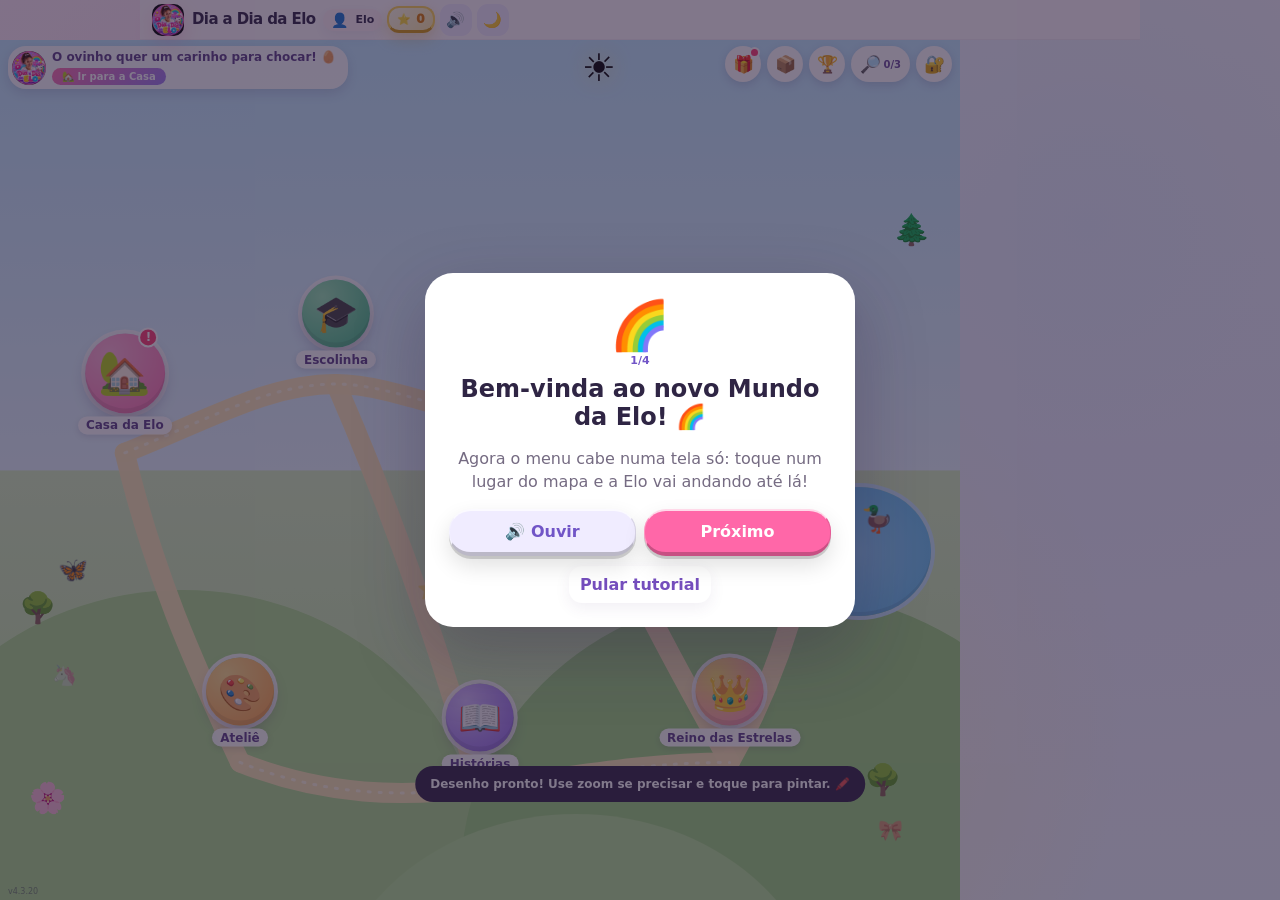
==== commit 53fe60a8: "Atualizar app pelo ZIP" ====
--- a/index.html
+++ b/index.html
@@ -2,10 +2,11 @@
 <html lang="pt-BR">
 <head>
 <meta charset="UTF-8" />
+<meta http-equiv="Content-Security-Policy" content="default-src 'self'; script-src 'self' 'unsafe-inline' https://www.youtube.com https://s.ytimg.com; style-src 'self' 'unsafe-inline'; img-src 'self' data: blob: https://i.ytimg.com https://img.youtube.com; media-src 'self' data: blob:; font-src 'self' data:; connect-src 'self' https://*.workers.dev https://www.youtube.com; frame-src 'self' https://www.youtube-nocookie.com https://www.youtube.com; worker-src 'self'; manifest-src 'self'; object-src 'none'; base-uri 'self'; form-action 'self'" />
 <script>
 (function(){
   try {
-    var TARGET_VER = "4.3.19-r58";
+    var TARGET_VER = "4.3.20-r59";
     localStorage.removeItem("elo_force_landscape_90");
     if (localStorage.getItem("elo_sw_purged") !== TARGET_VER) {
       localStorage.setItem("elo_sw_purged", TARGET_VER);
@@ -25,7 +26,7 @@
   } catch(_) {}
 })();
 </script>
-<meta name="viewport" content="width=device-width, initial-scale=1, maximum-scale=1, user-scalable=no, viewport-fit=cover" />
+<meta name="viewport" content="width=device-width, initial-scale=1, viewport-fit=cover" />
 <meta name="theme-color" content="#ff67a8" />
 <meta name="description" content="Dia a Dia da Elo — vídeos, playlists, jogos com capas, Escolinha, colorir e Aventuras da Elo." />
 <meta name="apple-mobile-web-app-capable" content="yes" />
@@ -34,19 +35,14 @@
 <link rel="icon" type="image/png" sizes="32x32" href="assets/icons/favicon-32.png" />
 <link rel="apple-touch-icon" href="assets/icons/apple-touch-icon.png" />
 <title>Dia a Dia da Elo</title>
-<link rel="preconnect" href="https://fonts.googleapis.com">
-<link rel="preconnect" href="https://fonts.gstatic.com" crossorigin>
-<link href="https://fonts.googleapis.com/css2?family=Fredoka:wght@400;600;700;800;900&family=Quicksand:wght@600;700;800&display=swap" rel="stylesheet">
-<link rel="stylesheet" href="styles.css?v=4.3.19">
-<link rel="stylesheet" href="v3.css?v=4.3.19">
-<link rel="stylesheet" href="polish.css?v=4.3.19">
-<link rel="stylesheet" href="games-v350.css?v=4.3.19">
-<link rel="stylesheet" href="landscape.css?v=4.3.19">
-<link rel="stylesheet" href="pet.css?v=4.3.19">
-<link rel="stylesheet" href="home.css?v=4.3.19">
-<!-- Cloudflare Web Analytics -->
-<script defer src='https://static.cloudflareinsights.com/beacon.min.js' data-cf-beacon='{"token": "90c3450f7aeb46d0840ac525d5ac0da8"}'></script>
-<!-- End Cloudflare Web Analytics -->
+<link rel="stylesheet" href="fonts.css?v=4.3.20">
+<link rel="stylesheet" href="styles.css?v=4.3.20">
+<link rel="stylesheet" href="v3.css?v=4.3.20">
+<link rel="stylesheet" href="polish.css?v=4.3.20">
+<link rel="stylesheet" href="games-v350.css?v=4.3.20">
+<link rel="stylesheet" href="landscape.css?v=4.3.20">
+<link rel="stylesheet" href="pet.css?v=4.3.20">
+<link rel="stylesheet" href="home.css?v=4.3.20">
 </head>
 <body>
 
@@ -119,7 +115,7 @@
         <button type="button" class="hmIco" onclick="openParents()" aria-label="Área dos pais">🔐</button>
       </div>
     </div>
-    <span class="hmVer">v<span data-app-version>4.3.19</span></span>
+    <span class="hmVer">v<span data-app-version>4.3.20</span></span>
   </div>
 </section>
 <section id="casaPanel" class="panel">
@@ -433,7 +429,7 @@
   <div class="card parentClubCard"><h3>Clubinho da Elo 👑</h3><p class="muted">Informações de assinatura e valores ficam somente na Área dos Pais.</p><button class="btn secondary" onclick="openPanel('clubPanel','parents')">Ver planos e benefícios</button></div>
   <div class="card"><h3>Privacidade e transparência</h3><div class="row"><button class="btn secondary" onclick="openPanel('privacyPanel','parents')">Política de Privacidade</button><button class="btn secondary" onclick="openPanel('termsPanel','parents')">Termos de Uso</button></div></div>
   <div class="card"><h3>Conquistas da criança</h3><button class="btn secondary" onclick="openPanel('achievementsPanel','achievements')">Ver conquistas</button></div>
-  <div class="card"><h3>Sobre o app</h3><p class="muted">Dia a Dia da Elo • versão <span data-app-version>4.3.19</span>.</p><p class="muted">Inclui perfis locais, Inglês por faixa etária, Livro de Conquistas, leitura em voz, acessibilidade, tempo saudável, backup de progresso e o RPG Elo e o Reino das Estrelas.</p></div>
+  <div class="card"><h3>Sobre o app</h3><p class="muted">Dia a Dia da Elo • versão <span data-app-version>4.3.20</span>.</p><p class="muted">Inclui perfis locais, Inglês por faixa etária, Livro de Conquistas, leitura em voz, acessibilidade, tempo saudável, backup de progresso e o RPG Elo e o Reino das Estrelas.</p></div>
 </section>
 
 <section id="collectionPanel" class="panel">
@@ -813,12 +809,12 @@
 
 <section id="privacyPanel" class="panel">
   <div class="topTitle"><button class="back" onclick="appBack()">‹</button><h2>Política de Privacidade</h2></div>
-  <div class="card privacyText"><p><strong>Última atualização:</strong> setembro de 2026.</p><h3>Dados no aparelho</h3><p>O Dia a Dia da Elo não exige conta online infantil. Perfis locais, pontos, conquistas, favoritos, histórias lidas, missões e preferências são gravados somente no dispositivo, salvo quando um responsável exporta manualmente um backup.</p><h3>Serviços externos</h3><p>O app pode exibir conteúdo incorporado do YouTube e, mediante acesso dos responsáveis, abrir páginas oficiais do YouTube e Instagram. Ao sair do app, passam a valer as políticas desses serviços.</p><h3>Publicidade e compras</h3><p>Esta versão do app não exibe anúncios e não realiza compras diretamente dentro do aplicativo. Links de assinatura, valores e ações externas ficam concentrados e protegidos na Área dos Pais.</p><h3>Crianças e segurança</h3><p>O aplicativo foi projetado para entretenimento e aprendizagem em família. Não há chat interno, envio de mensagens entre usuários nem formulário para coleta de dados pessoais de crianças.</p><h3>Controle local</h3><p>Os responsáveis podem remover os dados locais limpando os dados do site/aplicativo no dispositivo. O PIN parental também fica apenas no aparelho.</p></div>
+  <div class="card privacyText"><p><strong>Última atualização:</strong> novembro de 2026.</p><h3>1. Resumo</h3><p>O Dia a Dia da Elo <strong>não exige conta, não mostra anúncios, não usa ferramentas de análise (analytics), não pede localização e não tem chat</strong>. O progresso de cada criança fica guardado no próprio aparelho. Não coletamos informações pessoais de crianças.</p><h3>2. Dados e progresso armazenados no aparelho</h3><p>Perfis locais, faixa etária, estrelas, conquistas, favoritos, histórias lidas, progresso da Escolinha e do Inglês, save do RPG, coleções, personalização do quarto, guarda-roupa, bichinho virtual (inclusive álbum e diário), preferências e configurações são armazenados localmente por meio do armazenamento do navegador ou do aplicativo.</p><h3>3. Perfis e Área dos Pais</h3><p>Os perfis separam o progresso das crianças no mesmo aparelho. Criação, edição e exclusão de perfis, links externos, backup e lembretes ficam na Área dos Pais, protegida por um PIN de 4 dígitos criado por um responsável. Antes de criar o PIN, o aplicativo faz uma pergunta para adultos. O app não publica nomes de perfis nem oferece lista pública de usuários.</p><h3>4. Backup</h3><p>Quando um responsável usa o backup, o aplicativo gera um arquivo com o progresso local para ser guardado ou restaurado. O envio ou armazenamento desse arquivo fora do aparelho depende da escolha do responsável.</p><h3>5. Narração e áudio</h3><p>A narração usa a síntese de voz do dispositivo ou do navegador. Os sons do bichinho e dos jogos são gerados pelo próprio aplicativo.</p><h3>6. Serviços externos</h3><p>Os vídeos do canal são incorporados do YouTube; ao reproduzi-los, o YouTube (Google) pode tratar dados conforme as próprias políticas. Links para YouTube e Instagram só abrem depois que um responsável digita o PIN. <strong>Fontes, imagens e códigos do aplicativo vêm do próprio pacote do app; ele não consulta Google Fonts nem serviços de análise.</strong></p><h3>7. Publicidade, compras e comunicação</h3><p>Esta versão não exibe anúncios e não processa compras diretamente. Não há chat aberto, mensagens entre usuários, ranking público, localização compartilhada ou recurso de encontrar outras crianças.</p><h3>8. Recursos infantis</h3><p>Mundo da Elo, Casa da Elo, coleções, quarto, guarda-roupa, bichinho, histórias interativas, Modo Família e segredos usam apenas o progresso local do perfil. O aplicativo não pune a criança por não abrir o app.</p><h3>9. Lembretes do bichinho (opcionais)</h3><p>Os lembretes só são ligados por um responsável, com o PIN, em Bichinho → 🔔. Para avisar com o aplicativo fechado, uma cópia do estado do bichinho (nome, espécie e necessidades) e as configurações de lembrete ficam guardadas apenas neste aparelho. Se quem publica o aplicativo ativar o servidor opcional de lembretes, são armazenados somente o endereço de notificação do aparelho e o horário do próximo lembrete, sem nenhum dado do perfil da criança, apagados ao desligar os lembretes ou após 30 dias. Os responsáveis podem desligar os lembretes a qualquer momento ou bloquear as notificações nas configurações do navegador.</p><h3>10. Registro de erros</h3><p>Se algo falhar, o aplicativo guarda neste aparelho um registro curto do erro (sem dados pessoais) para facilitar a correção. Esse registro não é enviado a ninguém.</p><h3>11. Exclusão de dados locais</h3><p>Os responsáveis podem redefinir o progresso pelos controles do aplicativo ou remover os dados locais nas configurações do dispositivo ou do navegador.</p><h3>12. Contato e transparência</h3><p>Informações oficiais estão no canal Dia a Dia da Elo e nos canais oficiais mostrados na Área dos Pais. <span class="contactMail"></span></p></div>
 </section>
 
 <section id="termsPanel" class="panel">
   <div class="topTitle"><button class="back" onclick="appBack()">‹</button><h2>Termos de Uso</h2></div>
-  <div class="card privacyText"><p>O Dia a Dia da Elo oferece jogos, atividades educativas, histórias e acesso a conteúdos oficiais do projeto.</p><h3>Uso infantil</h3><p>Recomenda-se o acompanhamento de um responsável, especialmente para ações que abrem serviços externos.</p><h3>Conteúdo</h3><p>Imagens, histórias, identidade visual e materiais do projeto são destinados ao uso dentro da experiência do aplicativo. Conteúdos de serviços externos permanecem sujeitos aos respectivos termos.</p><h3>Disponibilidade</h3><p>Alguns vídeos e links dependem de conexão com a internet. Jogos, atividades e conteúdos previamente armazenados podem funcionar offline quando disponíveis no cache do aparelho.</p></div>
+  <div class="card privacyText"><p><strong>Última atualização:</strong> novembro de 2026.</p><h3>1. Finalidade</h3><p>O Dia a Dia da Elo oferece um universo infantil com jogos, atividades educativas, Inglês, desenhos para colorir, histórias, histórias interativas, criação livre, coleções, Casa da Elo com bichinho virtual, Modo Família e acesso a conteúdos oficiais do projeto.</p><h3>2. Uso infantil</h3><p>O aplicativo foi pensado para uso infantil e em família. Para crianças menores, há experiências baseadas em áudio, imagens e toque. Recomenda-se o acompanhamento de um responsável, especialmente para links, lembretes e configurações.</p><h3>3. Área dos Pais e serviços externos</h3><p>Links externos, redes sociais, páginas de assinatura, backup e lembretes ficam protegidos pela Área dos Pais (PIN criado por um responsável). Conteúdos hospedados em serviços de terceiros permanecem sujeitos aos termos dessas plataformas.</p><h3>4. Progresso e recompensas</h3><p>Estrelas, medalhas, coleções, acessórios e cenários fazem parte da experiência do aplicativo e não representam dinheiro nem possuem valor financeiro. O app não exige uso diário nem pune a criança por ausência.</p><h3>5. Modo Família e interações</h3><p>O Modo Família foi criado para atividades compartilhadas no mesmo aparelho. Esta versão não oferece chat público, mensagens entre usuários ou modo multiplayer online.</p><h3>6. Disponibilidade</h3><p>Algumas funções dependem de internet, como os vídeos externos. Jogos, atividades e conteúdos armazenados funcionam offline conforme os arquivos disponíveis no aparelho. Lembretes com o app fechado dependem do sistema do aparelho e podem sofrer atrasos.</p><h3>7. Backup e dados locais</h3><p>O responsável pode criar arquivos de backup do progresso local. É responsabilidade do responsável guardar esses arquivos de forma adequada e escolher quando restaurá-los.</p><h3>8. Alterações</h3><p>O aplicativo pode receber atualizações para melhorar segurança, desempenho, acessibilidade, conteúdo e compatibilidade, procurando preservar o progresso sempre que tecnicamente possível.</p></div>
 </section>
 
 <nav><div class="navin"><button class="navbtn active" data-nav="home" onclick="openPanel('homePanel','home')"><img class="navEloIcon" src="assets/home-icons/home-nav.webp" alt="">Início</button><button class="navbtn" data-nav="casa" onclick="openPanel('casaPanel','casa')"><span class="navEloIcon navEmoji" aria-hidden="true">🏡</span>Casa</button><button class="navbtn" data-nav="play" onclick="openPanel('playPanel','play')"><img class="navEloIcon" src="assets/home-icons/play-nav.webp" alt="">Jogar</button><button class="navbtn" data-nav="learn" onclick="openPanel('learnPanel','learn')"><img class="navEloIcon" src="assets/home-icons/learn-nav.webp" alt="">Escolinha</button><button class="navbtn" data-nav="create" onclick="openPanel('createPanel','create')"><img class="navEloIcon" src="assets/home-icons/create-nav.webp" alt="">Criar</button><button class="navbtn" data-nav="watch" onclick="openPanel('watchPanel','watch')"><img class="navEloIcon" src="assets/home-icons/watch-nav.webp" alt="">Cinema</button></div></nav>
@@ -950,50 +946,6 @@
 
 
 <!-- Modal Hub do Cantinho da Elo (Quarto, Guarda-roupa & Pet) -->
-<div id="eloHubModal" class="overlay hidden panelOverlay eloHubModal">
-  <div class="panelCard">
-    <div class="panelHead">
-      <h2>🏡 Cantinho da Elo</h2>
-      <button class="miniClose" onclick="closeEloHubModal()">×</button>
-    </div>
-    <p class="muted">Para onde você quer ir agora?</p>
-
-    <div class="eloHubGrid">
-      <button class="hubTile tileRoom" onclick="closeEloHubModal();openPanel('roomPanel','home')">
-        <span class="hubTileIcon">🛏️</span>
-        <b>Quarto da Elo</b>
-        <small>Decore as paredes, camas e brinquedos</small>
-      </button>
-
-      <button class="hubTile tileWardrobe" onclick="closeEloHubModal();openPanel('wardrobePanel','home')">
-        <span class="hubTileIcon">👗</span>
-        <b>Guarda-roupa</b>
-        <small>Mude o cabelo, roupas, olhos e maquiagem</small>
-      </button>
-
-      <button class="hubTile tilePet" onclick="closeEloHubModal();openPet()">
-        <span class="hubTileIcon">🐾</span>
-        <b>Bichinho Virtual</b>
-        <small>Alimente, brinque, dê banho e carinho</small>
-      </button>
-
-      <button class="hubTile" style="background:linear-gradient(135deg,#8b5cf6,#ec4899);" onclick="closeEloHubModal();openModelStudio()">
-        <span class="hubTileIcon">💎</span>
-        <b>Estúdio 3D</b>
-        <small>Modelos da Elo, Unicórnia e Castelo</small>
-      </button>
-
-      <button class="hubTile" style="background:linear-gradient(135deg,#ec4899,#8b5cf6);" onclick="closeEloHubModal();openStickersAlbum()">
-        <span class="hubTileIcon">📦</span>
-        <b>Álbum de Figurinhas</b>
-        <small>Abra pacotinhos e cole figurinhas</small>
-      </button>
-    </div>
-  </div>
-</div>
-
-
-
 <!-- Modal Álbum de Figurinhas & Pacotinhos Surpresa -->
 <div id="stickersModal" class="overlay hidden panelOverlay stickersModal">
   <div class="panelCard" style="max-width:840px;width:94vw;">
@@ -1120,10 +1072,12 @@
 </div>
 
 
-<script src="version.js?v=4.3.19"></script><script src="models3d.js?v=4.3.19"></script><script src="app.js?v=4.3.19"></script><script src="v3.js?v=4.3.19"></script><script src="pet-core.js?v=4.3.19"></script>
-<script src="push-config.js?v=4.3.19"></script>
-<script src="pet-notify.js?v=4.3.19"></script>
-<script src="pet.js?v=4.3.19"></script>
-<script src="home.js?v=4.3.19"></script>
+<script src="version.js?v=4.3.20"></script><script src="models3d.js?v=4.3.20"></script><script src="legal-config.js?v=4.3.20"></script>
+<script src="safety.js?v=4.3.20"></script>
+<script src="app.js?v=4.3.20"></script><script src="v3.js?v=4.3.20"></script><script src="pet-core.js?v=4.3.20"></script>
+<script src="push-config.js?v=4.3.20"></script>
+<script src="pet-notify.js?v=4.3.20"></script>
+<script src="pet.js?v=4.3.20"></script>
+<script src="home.js?v=4.3.20"></script>
 </body>
 </html>
--- a/fonts.css
+++ b/fonts.css
@@ -0,0 +1,7 @@
+/* Fontes: o app não chama mais o Google Fonts (privacidade e uso offline).
+   Hoje usa as fontes arredondadas do aparelho. Para voltar ao visual original (Fredoka e Quicksand), copie os dois
+   arquivos .woff2 para assets/fonts/ (veja assets/fonts/LEIA-ME.txt) e descomente as linhas "url(...)" abaixo. */
+@font-face { font-family: 'Fredoka'; font-style: normal; font-weight: 400 900; font-display: swap;
+  src: local('Fredoka'), local('Fredoka One')/*, url('assets/fonts/Fredoka-Variable.woff2') format('woff2')*/; }
+@font-face { font-family: 'Quicksand'; font-style: normal; font-weight: 600 800; font-display: swap;
+  src: local('Quicksand')/*, url('assets/fonts/Quicksand-Variable.woff2') format('woff2')*/; }
--- a/polish.css
+++ b/polish.css
@@ -428,36 +428,6 @@
 .bottomHubBtn b { font-size: 11px; white-space: nowrap; }
 .bottomHubBtn.parentBtn { background: linear-gradient(145deg, #fff7fb, #fbf7ff); }
 
-/* 4. MODAL HUB DO CANTINHO DA ELO */
-.eloHubModal .panelCard { max-width: 420px; }
-.eloHubGrid {
-  display: grid;
-  gap: 12px;
-  margin-top: 14px;
-}
-.hubTile {
-  display: flex;
-  align-items: center;
-  gap: 14px;
-  padding: 14px;
-  border-radius: 22px;
-  border: 0;
-  text-align: left;
-  color: #fff;
-  cursor: pointer;
-  box-shadow: 0 8px 20px rgba(0,0,0,0.14);
-  transition: transform .18s ease;
-}
-.hubTile:active { transform: scale(0.96); }
-.hubTileIcon { font-size: 34px; width: 50px; height: 50px; border-radius: 16px; background: rgba(255,255,255,0.24); display: grid; place-items: center; }
-.hubTile b { display: block; font-size: 17px; line-height: 1.15; }
-.hubTile small { font-size: 11px; opacity: 0.9; }
-
-.tileRoom { background: linear-gradient(135deg, #ff758c, #ff7eb3); }
-.tileWardrobe { background: linear-gradient(135deg, #a18cd1, #fbc2eb); color: #3b2050; }
-.tileWardrobe .hubTileIcon { background: rgba(255,255,255,0.45); }
-.tilePet { background: linear-gradient(135deg, #4facfe, #00f2fe); }
-
 /* 5. FESTA DA FAMÍLIA (PARTY GAME SYSTEM) */
 .familyPartyHero {
   margin: 8px 12px 12px;
@@ -953,7 +923,7 @@
 
 /* 1. TIPOGRAFIA BUBBLE & MODERNA */
 body, button, input, select, textarea, h1, h2, h3, h4, h5, b, span, p, .app, .navbtn b, .portalCard h3 {
-  font-family: 'Fredoka', 'Quicksand', system-ui, -apple-system, sans-serif !important;
+  font-family: 'Fredoka', 'Quicksand', ui-rounded, 'Segoe UI Rounded', 'Arial Rounded MT Bold', system-ui, -apple-system, sans-serif !important;
   -webkit-font-smoothing: antialiased;
 }
 
--- a/home.css
+++ b/home.css
@@ -127,3 +127,7 @@
 /* Casa: o Consultório também esconde o cabeçalho global; o Quarto ajusta a cena à tela */
 body:has(#carePanel.active) header { display: none !important; }
 #roomPanel.active .roomLayoutLandscape { height: calc(100dvh - var(--shellBottom, 52px) - 112px) !important; min-height: 180px !important; max-height: none !important; }
+
+/* zoom por pinça liberado (acessibilidade); duplo toque não dá zoom; jogos em canvas controlam os próprios gestos */
+html { touch-action: manipulation; }
+canvas { touch-action: none; }
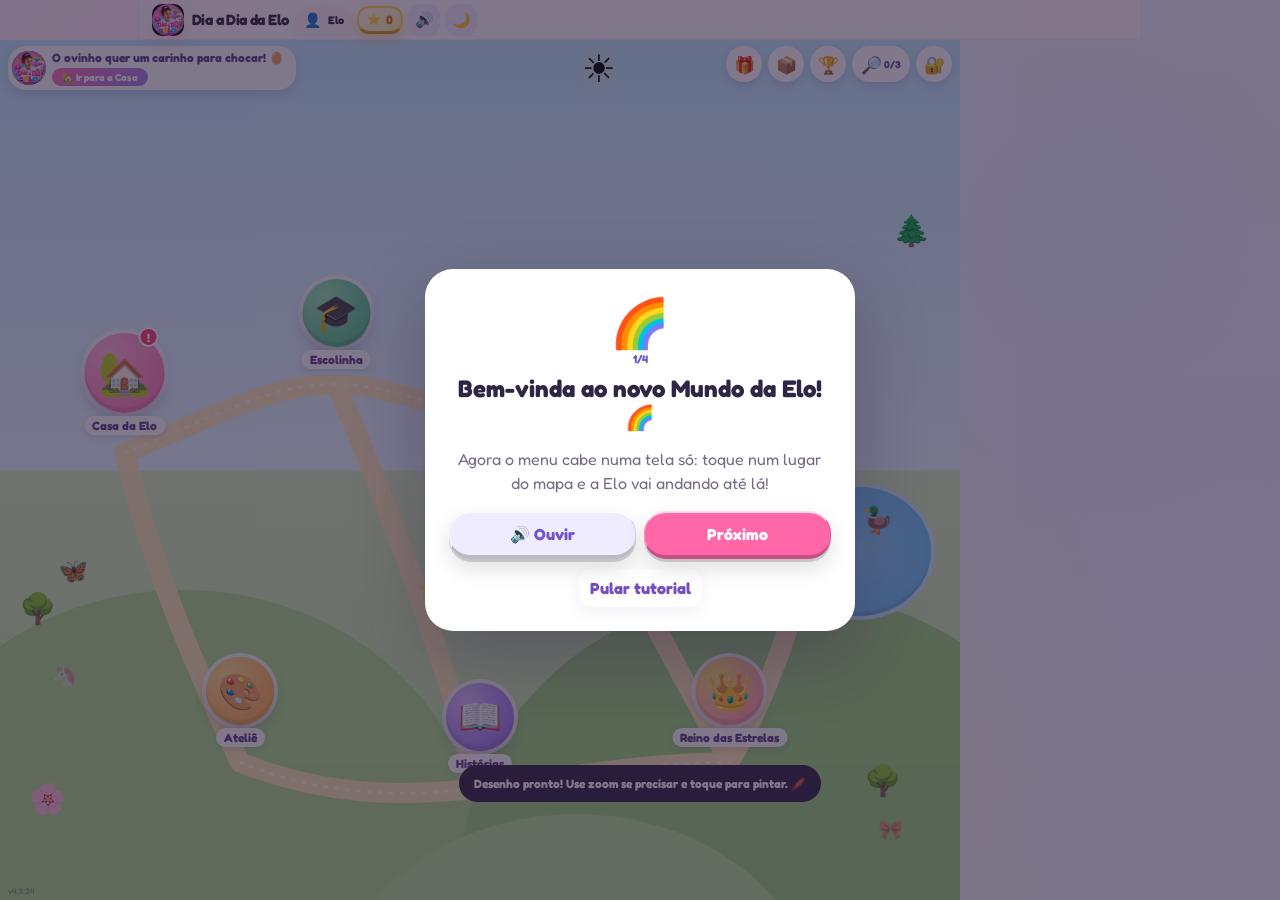
==== commit aedb23f9: "Atualizar app pelo ZIP" ====
--- a/index.html
+++ b/index.html
@@ -6,7 +6,7 @@
 <script>
 (function(){
   try {
-    var TARGET_VER = "4.3.20-r59";
+    var TARGET_VER = "4.3.23-r62";
     localStorage.removeItem("elo_force_landscape_90");
     if (localStorage.getItem("elo_sw_purged") !== TARGET_VER) {
       localStorage.setItem("elo_sw_purged", TARGET_VER);
@@ -28,27 +28,28 @@
 </script>
 <meta name="viewport" content="width=device-width, initial-scale=1, viewport-fit=cover" />
 <meta name="theme-color" content="#ff67a8" />
-<meta name="description" content="Dia a Dia da Elo — vídeos, playlists, jogos com capas, Escolinha, colorir e Aventuras da Elo." />
+<meta name="description" content="Dia a Dia da Elo — jogos, atividades educativas, histórias, criação e diversão em família." />
 <meta name="apple-mobile-web-app-capable" content="yes" />
 <meta name="apple-mobile-web-app-status-bar-style" content="default" />
 <link rel="manifest" href="manifest.webmanifest" />
 <link rel="icon" type="image/png" sizes="32x32" href="assets/icons/favicon-32.png" />
 <link rel="apple-touch-icon" href="assets/icons/apple-touch-icon.png" />
 <title>Dia a Dia da Elo</title>
-<link rel="stylesheet" href="fonts.css?v=4.3.20">
-<link rel="stylesheet" href="styles.css?v=4.3.20">
-<link rel="stylesheet" href="v3.css?v=4.3.20">
-<link rel="stylesheet" href="polish.css?v=4.3.20">
-<link rel="stylesheet" href="games-v350.css?v=4.3.20">
-<link rel="stylesheet" href="landscape.css?v=4.3.20">
-<link rel="stylesheet" href="pet.css?v=4.3.20">
-<link rel="stylesheet" href="home.css?v=4.3.20">
+<link rel="stylesheet" href="fonts.css?v=4.3.23">
+<link rel="stylesheet" href="styles.css?v=4.3.23">
+<link rel="stylesheet" href="v3.css?v=4.3.23">
+<link rel="stylesheet" href="polish.css?v=4.3.23">
+<link rel="stylesheet" href="games-v350.css?v=4.3.23">
+<link rel="stylesheet" href="landscape.css?v=4.3.23">
+<link rel="stylesheet" href="pet.css?v=4.3.23">
+<link rel="stylesheet" href="home.css?v=4.3.23">
+<link rel="stylesheet" href="completion.css?v=4.3.23" data-elo-completion-style="1">
 </head>
 <body>
 
 <div id="splash"><div class="splashCard"><img src="assets/icons/icon-192.png" alt="Dia a Dia da Elo"><h2>Dia a Dia da Elo</h2><p>Brincar • Aprender • Criar</p></div><script>setTimeout(function(){var s=document.getElementById("splash");if(s){s.style.opacity="0";s.style.pointerEvents="none";setTimeout(function(){if(s.parentNode)s.parentNode.removeChild(s);},450);}},1200);</script></div>
 
-<!-- BLOQUEIO OBRIGATÓRIO EM MODO EM PÉ (PORTRAIT): O APP SÓ FUNCIONA DEITADO -->
+<!-- O app adapta o início para modo vertical e mantém paisagem onde ela melhora os jogos. -->
 <div id="mandatoryLandscapeBlocker" class="mandatoryLandscapeBlocker" role="dialog" aria-modal="true" aria-labelledby="blockerTitle">
   <div class="blockerCard">
     <div class="blockerPhoneAnim">
@@ -115,7 +116,7 @@
         <button type="button" class="hmIco" onclick="openParents()" aria-label="Área dos pais">🔐</button>
       </div>
     </div>
-    <span class="hmVer">v<span data-app-version>4.3.20</span></span>
+    <span class="hmVer">v<span data-app-version>4.3.23</span></span>
   </div>
 </section>
 <section id="casaPanel" class="panel">
@@ -146,7 +147,7 @@
   <div class="topTitle">
     <button class="back" onclick="appBack()">‹</button>
     <h2>Cinema da Elo 🎬</h2>
-    <button class="btnStarBoutique" onclick="openStarShop()" style="margin-left:auto;padding:6px 12px;font-size:11px">🎁 Ganhar ⭐</button>
+    <button class="btnStarBoutique" onclick="openStarShop()" style="margin-left:auto;padding:6px 12px;font-size:11px">🎁 Baú de Estrelas</button>
   </div>
   
   <!-- Streaming Hero Banner -->
@@ -190,7 +191,7 @@
   <div class="topTitle">
     <button class="back" onclick="appBack()">‹</button>
     <h2>Escolinha Mágica 🎓</h2>
-    <button class="btnStarBoutique" onclick="openStarShop()" style="margin-left:auto;padding:6px 12px;font-size:11px">🎁 Ganhar ⭐</button>
+    <button class="btnStarBoutique" onclick="openStarShop()" style="margin-left:auto;padding:6px 12px;font-size:11px">🎁 Baú de Estrelas</button>
   </div>
 
   <div class="schoolHeroModern">
@@ -296,7 +297,7 @@
   <div class="topTitle">
     <button class="back" onclick="appBack()">‹</button>
     <h2>Ateliê da Elo 🎨</h2>
-    <button class="btnStarBoutique" onclick="openStarShop()" style="margin-left:auto;padding:6px 12px;font-size:11px">🎁 Ganhar ⭐</button>
+    <button class="btnStarBoutique" onclick="openStarShop()" style="margin-left:auto;padding:6px 12px;font-size:11px">🎁 Baú de Estrelas</button>
   </div>
 
   <div class="creativeModeTabs">
@@ -429,7 +430,7 @@
   <div class="card parentClubCard"><h3>Clubinho da Elo 👑</h3><p class="muted">Informações de assinatura e valores ficam somente na Área dos Pais.</p><button class="btn secondary" onclick="openPanel('clubPanel','parents')">Ver planos e benefícios</button></div>
   <div class="card"><h3>Privacidade e transparência</h3><div class="row"><button class="btn secondary" onclick="openPanel('privacyPanel','parents')">Política de Privacidade</button><button class="btn secondary" onclick="openPanel('termsPanel','parents')">Termos de Uso</button></div></div>
   <div class="card"><h3>Conquistas da criança</h3><button class="btn secondary" onclick="openPanel('achievementsPanel','achievements')">Ver conquistas</button></div>
-  <div class="card"><h3>Sobre o app</h3><p class="muted">Dia a Dia da Elo • versão <span data-app-version>4.3.20</span>.</p><p class="muted">Inclui perfis locais, Inglês por faixa etária, Livro de Conquistas, leitura em voz, acessibilidade, tempo saudável, backup de progresso e o RPG Elo e o Reino das Estrelas.</p></div>
+  <div class="card"><h3>Sobre o app</h3><p class="muted">Dia a Dia da Elo • versão <span data-app-version>4.3.23</span>.</p><p class="muted">Inclui perfis locais, Inglês por faixa etária, Livro de Conquistas, leitura em voz, acessibilidade, tempo saudável, backup de progresso e o RPG Elo e o Reino das Estrelas.</p></div>
 </section>
 
 <section id="collectionPanel" class="panel">
@@ -580,7 +581,7 @@
   <div class="topTitle">
     <button class="back" onclick="appBack()">‹</button>
     <h2>Consultório da Elo 🦷</h2>
-    <button class="btnStarBoutique" onclick="openStarShop()" style="margin-left:auto;padding:6px 12px;font-size:11px">🎁 Ganhar ⭐</button>
+    <button class="btnStarBoutique" onclick="openStarShop()" style="margin-left:auto;padding:6px 12px;font-size:11px">🎁 Baú de Estrelas</button>
   </div>
 
   <div class="cantinhoTopSwitcher">
@@ -678,7 +679,7 @@
   <div class="topTitle">
     <button class="back" onclick="appBack()">‹</button>
     <h2>Festa da Família 👨‍👩‍👧</h2>
-    <button class="btnStarBoutique" onclick="openStarShop()" style="margin-left:auto;padding:6px 12px;font-size:11px">🎁 Ganhar ⭐</button>
+    <button class="btnStarBoutique" onclick="openStarShop()" style="margin-left:auto;padding:6px 12px;font-size:11px">🎁 Baú de Estrelas</button>
   </div>
 
   <div class="familyPartyHero">
@@ -809,7 +810,7 @@
 
 <section id="privacyPanel" class="panel">
   <div class="topTitle"><button class="back" onclick="appBack()">‹</button><h2>Política de Privacidade</h2></div>
-  <div class="card privacyText"><p><strong>Última atualização:</strong> novembro de 2026.</p><h3>1. Resumo</h3><p>O Dia a Dia da Elo <strong>não exige conta, não mostra anúncios, não usa ferramentas de análise (analytics), não pede localização e não tem chat</strong>. O progresso de cada criança fica guardado no próprio aparelho. Não coletamos informações pessoais de crianças.</p><h3>2. Dados e progresso armazenados no aparelho</h3><p>Perfis locais, faixa etária, estrelas, conquistas, favoritos, histórias lidas, progresso da Escolinha e do Inglês, save do RPG, coleções, personalização do quarto, guarda-roupa, bichinho virtual (inclusive álbum e diário), preferências e configurações são armazenados localmente por meio do armazenamento do navegador ou do aplicativo.</p><h3>3. Perfis e Área dos Pais</h3><p>Os perfis separam o progresso das crianças no mesmo aparelho. Criação, edição e exclusão de perfis, links externos, backup e lembretes ficam na Área dos Pais, protegida por um PIN de 4 dígitos criado por um responsável. Antes de criar o PIN, o aplicativo faz uma pergunta para adultos. O app não publica nomes de perfis nem oferece lista pública de usuários.</p><h3>4. Backup</h3><p>Quando um responsável usa o backup, o aplicativo gera um arquivo com o progresso local para ser guardado ou restaurado. O envio ou armazenamento desse arquivo fora do aparelho depende da escolha do responsável.</p><h3>5. Narração e áudio</h3><p>A narração usa a síntese de voz do dispositivo ou do navegador. Os sons do bichinho e dos jogos são gerados pelo próprio aplicativo.</p><h3>6. Serviços externos</h3><p>Os vídeos do canal são incorporados do YouTube; ao reproduzi-los, o YouTube (Google) pode tratar dados conforme as próprias políticas. Links para YouTube e Instagram só abrem depois que um responsável digita o PIN. <strong>Fontes, imagens e códigos do aplicativo vêm do próprio pacote do app; ele não consulta Google Fonts nem serviços de análise.</strong></p><h3>7. Publicidade, compras e comunicação</h3><p>Esta versão não exibe anúncios e não processa compras diretamente. Não há chat aberto, mensagens entre usuários, ranking público, localização compartilhada ou recurso de encontrar outras crianças.</p><h3>8. Recursos infantis</h3><p>Mundo da Elo, Casa da Elo, coleções, quarto, guarda-roupa, bichinho, histórias interativas, Modo Família e segredos usam apenas o progresso local do perfil. O aplicativo não pune a criança por não abrir o app.</p><h3>9. Lembretes do bichinho (opcionais)</h3><p>Os lembretes só são ligados por um responsável, com o PIN, em Bichinho → 🔔. Para avisar com o aplicativo fechado, uma cópia do estado do bichinho (nome, espécie e necessidades) e as configurações de lembrete ficam guardadas apenas neste aparelho. Se quem publica o aplicativo ativar o servidor opcional de lembretes, são armazenados somente o endereço de notificação do aparelho e o horário do próximo lembrete, sem nenhum dado do perfil da criança, apagados ao desligar os lembretes ou após 30 dias. Os responsáveis podem desligar os lembretes a qualquer momento ou bloquear as notificações nas configurações do navegador.</p><h3>10. Registro de erros</h3><p>Se algo falhar, o aplicativo guarda neste aparelho um registro curto do erro (sem dados pessoais) para facilitar a correção. Esse registro não é enviado a ninguém.</p><h3>11. Exclusão de dados locais</h3><p>Os responsáveis podem redefinir o progresso pelos controles do aplicativo ou remover os dados locais nas configurações do dispositivo ou do navegador.</p><h3>12. Contato e transparência</h3><p>Informações oficiais estão no canal Dia a Dia da Elo e nos canais oficiais mostrados na Área dos Pais. <span class="contactMail"></span></p></div>
+  <div class="card privacyText"><p><strong>Última atualização:</strong> novembro de 2026.</p><h3>1. Resumo</h3><p>O Dia a Dia da Elo <strong>não exige conta, não mostra anúncios, não usa ferramentas de análise (analytics), não pede localização e não tem chat</strong>. O progresso de cada criança fica guardado no próprio aparelho. Não coletamos informações pessoais de crianças.</p><h3>2. Dados e progresso armazenados no aparelho</h3><p>Perfis locais, faixa etária, estrelas, conquistas, favoritos, histórias lidas, progresso da Escolinha e do Inglês, save do RPG, coleções, personalização do quarto, guarda-roupa, bichinho virtual (inclusive álbum e diário), registro semanal de atividades para o resumo dos responsáveis, preferências e configurações são armazenados localmente por meio do armazenamento do navegador ou do aplicativo.</p><h3>3. Perfis e Área dos Pais</h3><p>Os perfis separam o progresso das crianças no mesmo aparelho. Criação, edição e exclusão de perfis, links externos, backup e lembretes ficam na Área dos Pais, protegida por um PIN de 4 dígitos criado por um responsável. Antes de criar o PIN, o aplicativo faz uma pergunta para adultos. O app não publica nomes de perfis nem oferece lista pública de usuários.</p><h3>4. Backup</h3><p>Quando um responsável usa o backup, o aplicativo gera um arquivo com o progresso local para ser guardado ou restaurado. O envio ou armazenamento desse arquivo fora do aparelho depende da escolha do responsável.</p><h3>5. Narração e áudio</h3><p>A narração usa a síntese de voz do dispositivo ou do navegador. Os sons do bichinho e dos jogos são gerados pelo próprio aplicativo.</p><h3>6. Serviços externos</h3><p>Os vídeos do canal são incorporados do YouTube; ao reproduzi-los, o YouTube (Google) pode tratar dados conforme as próprias políticas. Links para YouTube e Instagram só abrem depois que um responsável digita o PIN. <strong>Fontes, imagens e códigos do aplicativo vêm do próprio pacote do app; ele não consulta Google Fonts nem serviços de análise.</strong></p><h3>7. Publicidade, compras e comunicação</h3><p>Esta versão não exibe anúncios e não processa compras diretamente. Não há chat aberto, mensagens entre usuários, ranking público, localização compartilhada ou recurso de encontrar outras crianças.</p><h3>8. Recursos infantis</h3><p>Mundo da Elo, Casa da Elo, coleções, quarto, guarda-roupa, bichinho, histórias interativas, Modo Família e segredos usam apenas o progresso local do perfil. O aplicativo não pune a criança por não abrir o app.</p><h3>9. Lembretes do bichinho (opcionais)</h3><p>Os lembretes só são ligados por um responsável, com o PIN, em Bichinho → 🔔. Para avisar com o aplicativo fechado, uma cópia do estado do bichinho (nome, espécie e necessidades) e as configurações de lembrete ficam guardadas apenas neste aparelho. Se quem publica o aplicativo ativar o servidor opcional de lembretes, são armazenados somente o endereço de notificação do aparelho e o horário do próximo lembrete, sem nenhum dado do perfil da criança, apagados ao desligar os lembretes ou após 30 dias. Os responsáveis podem desligar os lembretes a qualquer momento ou bloquear as notificações nas configurações do navegador.</p><h3>10. Registro de erros</h3><p>Se algo falhar, o aplicativo guarda neste aparelho um registro curto do erro (sem dados pessoais) para facilitar a correção. Esse registro não é enviado a ninguém.</p><h3>11. Exclusão de dados locais</h3><p>Os responsáveis podem redefinir o progresso pelos controles do aplicativo ou remover os dados locais nas configurações do dispositivo ou do navegador.</p><h3>12. Contato e transparência</h3><p>Informações oficiais estão no canal Dia a Dia da Elo e nos canais oficiais mostrados na Área dos Pais. <span class="contactMail"></span></p></div>
 </section>
 
 <section id="termsPanel" class="panel">
@@ -886,34 +887,25 @@
     <p class="muted">Seu saldo atual: <strong id="shopStarBalance" style="color:#ff68a7;font-size:16px">0</strong> ⭐</p>
     
     <div class="starShopGrid">
-      <!-- Presente do Dia -->
-      <div class="starShopCard">
-        <div class="cardIcon">📅</div>
-        <div class="cardBody">
-          <b>Presente do Dia</b>
-          <small>Volte todos os dias para resgatar +10 estrelas!</small>
-        </div>
-        <button id="claimDailyBonusBtn" onclick="claimDailyBonus()">Resgatar +10 ⭐</button>
-      </div>
 
       <!-- Vídeo Premiado -->
       <div class="starShopCard">
         <div class="cardIcon">🎬</div>
         <div class="cardBody">
-          <b>Vídeo Premiado da Elo</b>
-          <small>Assista ao vídeo oficial do canal até o final para ganhar +10 estrelas!</small>
-        </div>
-        <button id="watchRewardVideoBtn" onclick="watchRewardedAd()">Assistir (+10 ⭐)</button>
+          <b>Vídeos da Elo no app</b>
+          <small>Assista ao vídeo mais recente no Cinema, sem sair do app. Não há estrelas por visualização.</small>
+        </div>
+        <button id="watchRewardVideoBtn" onclick="closeStarShop();openPanel('watchPanel','watch');setTimeout(()=>openCinemaPlaylist('UUBPBaYweoBPjr8XlfOz1dwQ',false),120)">Assistir no Cinema</button>
       </div>
 
       <!-- Pacotes para os Pais -->
       <div class="starShopCard" style="border-left: 4px solid #8f56e8;">
         <div class="cardIcon">👑</div>
         <div class="cardBody">
-          <b>Pacotes para Responsáveis</b>
-          <small>Desbloqueie pacotes protegidos por PIN dos pais.</small>
-        </div>
-        <button id="buyParentPackBtn" onclick="buyParentPack('pack50')">Liberar Pacote (+50 ⭐)</button>
+          <b>Missão de Descoberta</b>
+          <small>Complete uma atividade do app e ganhe +3 estrelas, uma vez por dia. Sem obrigação de voltar todos os dias.</small>
+        </div>
+        <button id="buyParentPackBtn" onclick="closeStarShop();openPanel('playPanel','home')">Escolher brincadeira</button>
       </div>
     </div>
 
@@ -1072,12 +1064,13 @@
 </div>
 
 
-<script src="version.js?v=4.3.20"></script><script src="models3d.js?v=4.3.20"></script><script src="legal-config.js?v=4.3.20"></script>
-<script src="safety.js?v=4.3.20"></script>
-<script src="app.js?v=4.3.20"></script><script src="v3.js?v=4.3.20"></script><script src="pet-core.js?v=4.3.20"></script>
-<script src="push-config.js?v=4.3.20"></script>
-<script src="pet-notify.js?v=4.3.20"></script>
-<script src="pet.js?v=4.3.20"></script>
-<script src="home.js?v=4.3.20"></script>
+<script src="version.js?v=4.3.23"></script><script src="models3d.js?v=4.3.23"></script><script src="legal-config.js?v=4.3.23"></script>
+<script src="safety.js?v=4.3.23"></script>
+<script src="app.js?v=4.3.23"></script><script src="v3.js?v=4.3.23"></script><script src="pet-core.js?v=4.3.23"></script>
+<script src="push-config.js?v=4.3.23"></script>
+<script src="pet-notify.js?v=4.3.23"></script>
+<script src="pet.js?v=4.3.23"></script>
+<script src="home.js?v=4.3.23"></script>
+<script src="completion.js?v=4.3.23"></script>
 </body>
 </html>
--- a/fonts.css
+++ b/fonts.css
@@ -1,7 +1,3 @@
-/* Fontes: o app não chama mais o Google Fonts (privacidade e uso offline).
-   Hoje usa as fontes arredondadas do aparelho. Para voltar ao visual original (Fredoka e Quicksand), copie os dois
-   arquivos .woff2 para assets/fonts/ (veja assets/fonts/LEIA-ME.txt) e descomente as linhas "url(...)" abaixo. */
-@font-face { font-family: 'Fredoka'; font-style: normal; font-weight: 400 900; font-display: swap;
-  src: local('Fredoka'), local('Fredoka One')/*, url('assets/fonts/Fredoka-Variable.woff2') format('woff2')*/; }
-@font-face { font-family: 'Quicksand'; font-style: normal; font-weight: 600 800; font-display: swap;
-  src: local('Quicksand')/*, url('assets/fonts/Quicksand-Variable.woff2') format('woff2')*/; }
+/* Fontes variáveis locais — sem chamadas a serviços externos e disponíveis offline. */
+@font-face { font-family: 'Fredoka'; font-style: normal; font-weight: 300 700; font-display: swap; src: url('assets/fonts/Fredoka-Variable.ttf') format('truetype'); }
+@font-face { font-family: 'Quicksand'; font-style: normal; font-weight: 300 700; font-display: swap; src: url('assets/fonts/Quicksand-Variable.ttf') format('truetype'); }
--- a/completion.css
+++ b/completion.css
@@ -0,0 +1,53 @@
+/* Ajustes da versão 4.3.23: navegação, acessibilidade e experiência vertical. */
+.eloSectionTabs{position:sticky;top:0;z-index:20;display:flex;gap:6px;overflow-x:auto;padding:7px 4px;margin:0 0 9px;background:rgba(255,255,255,.94);backdrop-filter:blur(8px);border-radius:14px;scrollbar-width:thin}
+.eloSectionTab{flex:1 0 auto;min-height:44px;border:1px solid #eadcf6;border-radius:12px;background:#fff;color:#5e456d;font-family:inherit;font-size:12px;font-weight:700;padding:8px 13px;cursor:pointer}
+.eloSectionTab.active,.eloSectionTab[aria-selected=true]{background:linear-gradient(135deg,#ff79ae,#9a63e8);color:#fff;border-color:transparent;box-shadow:0 4px 12px rgba(142,86,232,.2)}
+.card[hidden]{display:none!important}
+.eloWeeklyReport .eloReportStats{display:grid;grid-template-columns:repeat(2,minmax(0,1fr));gap:8px;margin:10px 0}
+.eloReportStats>div{background:#fff6fb;border:1px solid #f5dfef;border-radius:14px;padding:10px;text-align:center;display:grid;gap:2px}
+.eloReportStats b{font-size:22px;color:#843fb7}.eloReportStats small{font-size:11px;color:#675883}
+.eloReportList{list-style:none;margin:8px 0;padding:0;display:grid;gap:5px}.eloReportList li{display:flex;justify-content:space-between;padding:7px 10px;border-radius:10px;background:#f7f3fc;color:#463750}
+.eloOfflineStatus{min-height:1.25em;margin:8px 0 0;color:#5d4670;font-size:12px;font-weight:700}
+#eloOfflineDownload:disabled{opacity:.72;cursor:wait}
+#rewardVideoOverlay,#mandatoryLandscapeBlocker{display:none!important}
+#appContainer{display:block!important}
+#starShopModal .starShopCard:has(#claimDailyBonusBtn){display:none!important}
+#homePanel .hmDot{display:none!important}
+@media (orientation:landscape) and (min-width:760px){
+ #playPanel .gameLaunchGrid{display:grid;grid-template-columns:repeat(3,minmax(0,1fr));gap:10px}
+ #playPanel .gameLaunchGrid>.gameLaunch.full{grid-column:span 3}
+ #watchPanel .cinemaShelves{display:grid;grid-template-columns:repeat(2,minmax(0,1fr));align-items:start;gap:10px}
+ #watchPanel .cinemaShelf{min-width:0}
+ #parentsPanel>.card,#achievementsPanel>.card{scroll-margin-top:62px}
+ #wardrobePanel .wardrobeLayoutLandscape{gap:8px}
+ #wardrobePanel .wardrobeControlDock{min-height:0;max-height:calc(100dvh - 120px)}
+ #wardrobePanel .wardrobeGrid{max-height:calc(100dvh - 265px);overflow:auto}
+ #createPanel .freeDrawLayoutLandscape{max-height:calc(100dvh - 155px)}
+ #createPanel .freeCanvasContainer{max-height:calc(100dvh - 200px)}
+ #createPanel #freeDrawCanvas{max-height:calc(100dvh - 215px);width:auto;max-width:100%}
+}
+@media (max-width:900px){.eloSectionTab{font-size:11px;padding-inline:10px}}
+@media screen and (orientation:portrait){
+ #mandatoryLandscapeBlocker{display:none!important}
+ #appContainer{display:block!important;position:relative!important;width:100%!important;min-height:100vh!important;transform:none!important;left:0!important;top:0!important}
+ #homePanel .hmScene{overflow:hidden;background:linear-gradient(180deg,#c9edff 0%,#f1faff 42%,#dff2d1 42.1%,#bfe6a0 100%)}
+ #homePanel .hmSky,#homePanel .hmGround,#homePanel .hmRoads,#homePanel .hmDecor,#homePanel .hmPond,#homePanel #hmDuck,#homePanel #hmFly,#homePanel .hmSecret,#worldEloWalker{display:none!important}
+ #homePanel .hmHud{flex-direction:column;align-items:stretch;gap:6px;padding:6px 8px}
+ #homePanel .hmGuide{max-width:none;width:100%;min-height:44px}
+ #homePanel .hmIcons{justify-content:space-around;gap:8px}
+ #homePanel .hmIco{min-width:44px;height:44px}
+ #homePanel .eloPortraitDestinations{position:absolute;inset:112px 10px 12px;z-index:20;display:grid;grid-template-columns:repeat(2,minmax(0,1fr));grid-template-rows:repeat(4,minmax(68px,1fr));gap:9px;overflow:auto;padding:4px 4px 12px;align-content:stretch}
+ #homePanel .eloPortraitDestinations .hmStop{position:relative!important;left:auto!important;top:auto!important;transform:none!important;width:100%;min-height:68px;display:flex;flex-direction:row;justify-content:flex-start;gap:9px;padding:8px 10px;border-radius:20px;background:rgba(255,255,255,.94);box-shadow:0 4px 12px rgba(70,43,96,.16);z-index:auto}
+ #homePanel .eloPortraitDestinations .hmBub,#homePanel .eloPortraitDestinations .hmStop.big .hmBub{width:48px;height:48px;flex:0 0 48px;font-size:28px;box-shadow:none}
+ #homePanel .eloPortraitDestinations .hmLbl{white-space:normal;text-align:left;font-size:clamp(12px,3.5vw,15px);box-shadow:none;background:transparent;padding:2px 0;line-height:1.2}
+ #homePanel .eloPortraitDestinations .hmNext{display:none!important}
+ #playPanel .gameLaunchGrid{display:grid;grid-template-columns:repeat(2,minmax(0,1fr));gap:9px}
+ #playPanel .gameLaunchGrid>.gameLaunch.full{grid-column:1/-1}
+ #watchPanel .cinemaShelves{display:block}
+ #watchPanel .cinemaShelf{margin-bottom:12px}
+ #wardrobePanel .wardrobeLayoutLandscape,#createPanel .freeDrawLayoutLandscape,#learnPanel .schoolQuizLayoutLandscape{max-height:none;display:flex;flex-direction:column}
+ #wardrobePanel .wardrobeGrid{max-height:36vh;overflow:auto}
+ #createPanel .freeCanvasContainer,#createPanel .freeDrawToolsColLandscape{max-height:none}
+ #createPanel #freeDrawCanvas{width:min(100%,600px);height:auto;max-height:45vh}
+}
+@media (prefers-reduced-motion:reduce){.eloSectionTab,.eloPortraitDestinations *{scroll-behavior:auto!important;animation-duration:.01ms!important;animation-iteration-count:1!important}}
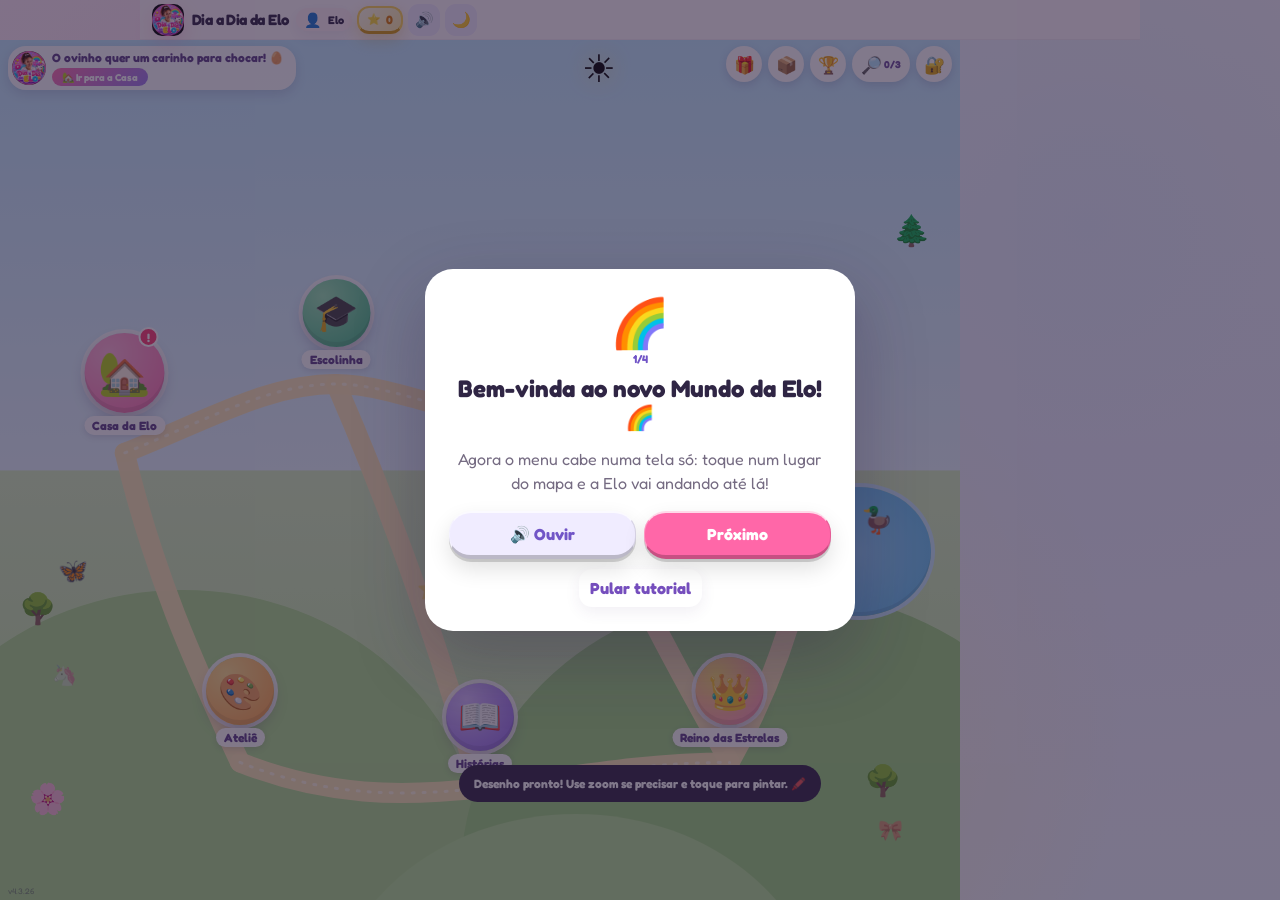
==== commit 54e19fca: "Atualizar app pelo ZIP" ====
--- a/index.html
+++ b/index.html
@@ -6,23 +6,23 @@
 <script>
 (function(){
   try {
-    var TARGET_VER = "4.3.23-r62";
+    var TARGET_VER = "4.3.26-r65";
     localStorage.removeItem("elo_force_landscape_90");
-    if (localStorage.getItem("elo_sw_purged") !== TARGET_VER) {
-      localStorage.setItem("elo_sw_purged", TARGET_VER);
-      if ("caches" in window) {
-        caches.keys().then(function(keys){
-          return Promise.all(keys.map(function(k){ return caches.delete(k); }));
-        });
-      }
-      if ("serviceWorker" in navigator) {
-        navigator.serviceWorker.getRegistrations().then(function(regs){
-          return Promise.all(regs.map(function(r){ return r.unregister(); }));
-        }).then(function(){
-          setTimeout(function(){ location.reload(); }, 120);
-        });
-      }
+    if (localStorage.getItem("elo_sw_purged") === TARGET_VER) return;
+    localStorage.setItem("elo_sw_purged", TARGET_VER);
+    var cleanup = [];
+    if ("caches" in window) {
+      cleanup.push(caches.keys().then(function(keys){
+        return Promise.all(keys.filter(function(k){ return k.indexOf("elo-official-") === 0; }).map(function(k){ return caches.delete(k); }));
+      }));
     }
+    if ("serviceWorker" in navigator) {
+      cleanup.push(navigator.serviceWorker.getRegistration(location.href).then(function(reg){
+        return reg ? reg.unregister() : undefined;
+      }));
+    }
+    Promise.all(cleanup.map(function(task){ return Promise.resolve(task).catch(function(){}); }))
+      .then(function(){ location.reload(); });
   } catch(_) {}
 })();
 </script>
@@ -35,15 +35,15 @@
 <link rel="icon" type="image/png" sizes="32x32" href="assets/icons/favicon-32.png" />
 <link rel="apple-touch-icon" href="assets/icons/apple-touch-icon.png" />
 <title>Dia a Dia da Elo</title>
-<link rel="stylesheet" href="fonts.css?v=4.3.23">
-<link rel="stylesheet" href="styles.css?v=4.3.23">
-<link rel="stylesheet" href="v3.css?v=4.3.23">
-<link rel="stylesheet" href="polish.css?v=4.3.23">
-<link rel="stylesheet" href="games-v350.css?v=4.3.23">
-<link rel="stylesheet" href="landscape.css?v=4.3.23">
-<link rel="stylesheet" href="pet.css?v=4.3.23">
-<link rel="stylesheet" href="home.css?v=4.3.23">
-<link rel="stylesheet" href="completion.css?v=4.3.23" data-elo-completion-style="1">
+<link rel="stylesheet" href="fonts.css?v=4.3.26">
+<link rel="stylesheet" href="styles.css?v=4.3.26">
+<link rel="stylesheet" href="v3.css?v=4.3.26">
+<link rel="stylesheet" href="polish.css?v=4.3.26">
+<link rel="stylesheet" href="games-v350.css?v=4.3.26">
+<link rel="stylesheet" href="landscape.css?v=4.3.26">
+<link rel="stylesheet" href="pet.css?v=4.3.26">
+<link rel="stylesheet" href="home.css?v=4.3.26">
+<link rel="stylesheet" href="completion.css?v=4.3.26" data-elo-completion-style="1">
 </head>
 <body>
 
@@ -116,7 +116,7 @@
         <button type="button" class="hmIco" onclick="openParents()" aria-label="Área dos pais">🔐</button>
       </div>
     </div>
-    <span class="hmVer">v<span data-app-version>4.3.23</span></span>
+    <span class="hmVer">v<span data-app-version>4.3.26</span></span>
   </div>
 </section>
 <section id="casaPanel" class="panel">
@@ -430,7 +430,7 @@
   <div class="card parentClubCard"><h3>Clubinho da Elo 👑</h3><p class="muted">Informações de assinatura e valores ficam somente na Área dos Pais.</p><button class="btn secondary" onclick="openPanel('clubPanel','parents')">Ver planos e benefícios</button></div>
   <div class="card"><h3>Privacidade e transparência</h3><div class="row"><button class="btn secondary" onclick="openPanel('privacyPanel','parents')">Política de Privacidade</button><button class="btn secondary" onclick="openPanel('termsPanel','parents')">Termos de Uso</button></div></div>
   <div class="card"><h3>Conquistas da criança</h3><button class="btn secondary" onclick="openPanel('achievementsPanel','achievements')">Ver conquistas</button></div>
-  <div class="card"><h3>Sobre o app</h3><p class="muted">Dia a Dia da Elo • versão <span data-app-version>4.3.23</span>.</p><p class="muted">Inclui perfis locais, Inglês por faixa etária, Livro de Conquistas, leitura em voz, acessibilidade, tempo saudável, backup de progresso e o RPG Elo e o Reino das Estrelas.</p></div>
+  <div class="card"><h3>Sobre o app</h3><p class="muted">Dia a Dia da Elo • versão <span data-app-version>4.3.26</span>.</p><p class="muted">Inclui perfis locais, Inglês por faixa etária, Livro de Conquistas, leitura em voz, acessibilidade, tempo saudável, backup de progresso e o RPG Elo e o Reino das Estrelas.</p></div>
 </section>
 
 <section id="collectionPanel" class="panel">
@@ -1064,13 +1064,13 @@
 </div>
 
 
-<script src="version.js?v=4.3.23"></script><script src="models3d.js?v=4.3.23"></script><script src="legal-config.js?v=4.3.23"></script>
-<script src="safety.js?v=4.3.23"></script>
-<script src="app.js?v=4.3.23"></script><script src="v3.js?v=4.3.23"></script><script src="pet-core.js?v=4.3.23"></script>
-<script src="push-config.js?v=4.3.23"></script>
-<script src="pet-notify.js?v=4.3.23"></script>
-<script src="pet.js?v=4.3.23"></script>
-<script src="home.js?v=4.3.23"></script>
-<script src="completion.js?v=4.3.23"></script>
+<script src="version.js?v=4.3.26"></script><script src="models3d.js?v=4.3.26"></script><script src="legal-config.js?v=4.3.26"></script>
+<script src="safety.js?v=4.3.26"></script>
+<script src="app.js?v=4.3.26"></script><script src="v3.js?v=4.3.26"></script><script src="pet-core.js?v=4.3.26"></script>
+<script src="push-config.js?v=4.3.26"></script>
+<script src="pet-notify.js?v=4.3.26"></script>
+<script src="pet.js?v=4.3.26"></script>
+<script src="home.js?v=4.3.26"></script>
+<script src="completion.js?v=4.3.26"></script>
 </body>
 </html>
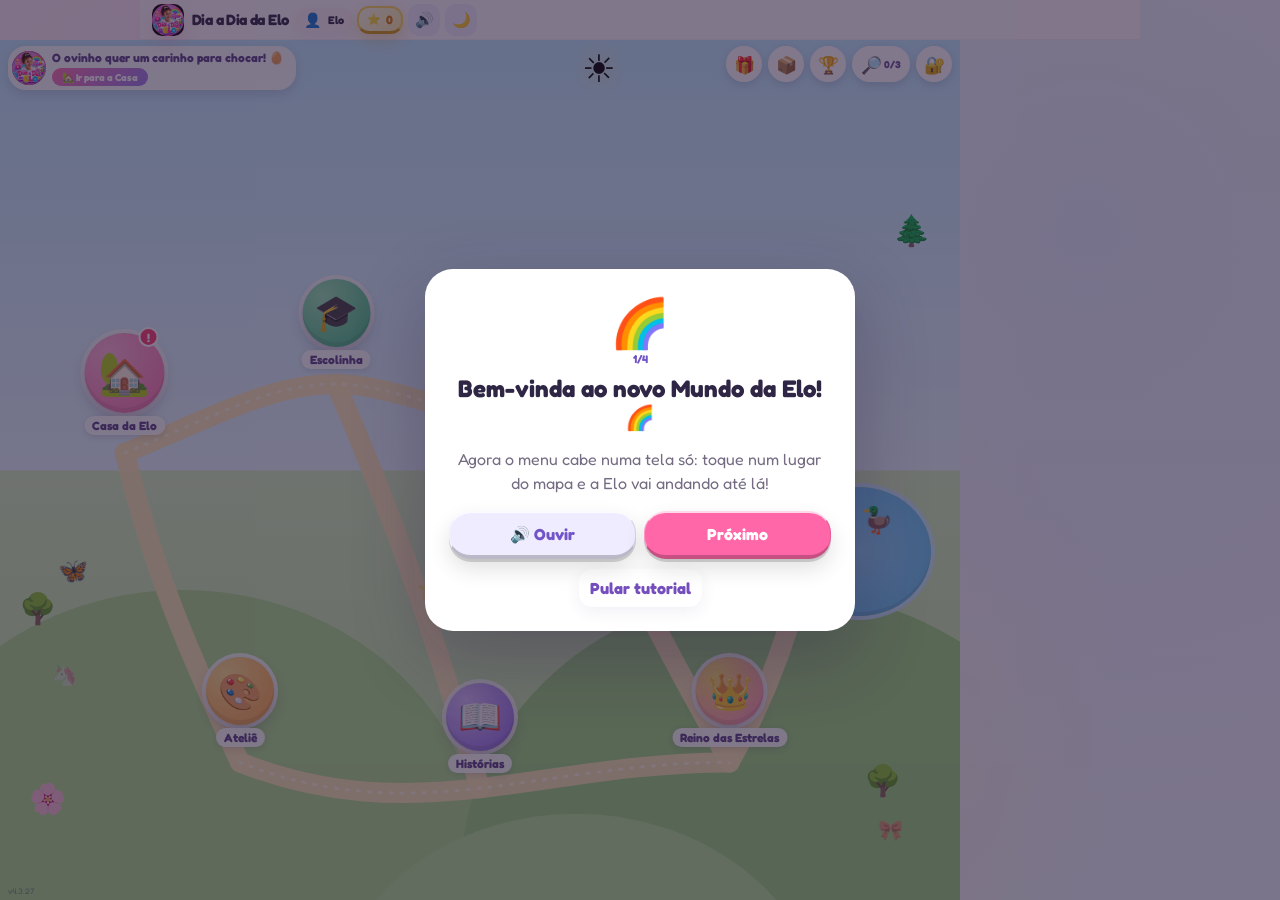
==== commit e941d569: "Atualizar app pelo ZIP" ====
--- a/index.html
+++ b/index.html
@@ -5,25 +5,28 @@
 <meta http-equiv="Content-Security-Policy" content="default-src 'self'; script-src 'self' 'unsafe-inline' https://www.youtube.com https://s.ytimg.com; style-src 'self' 'unsafe-inline'; img-src 'self' data: blob: https://i.ytimg.com https://img.youtube.com; media-src 'self' data: blob:; font-src 'self' data:; connect-src 'self' https://*.workers.dev https://www.youtube.com; frame-src 'self' https://www.youtube-nocookie.com https://www.youtube.com; worker-src 'self'; manifest-src 'self'; object-src 'none'; base-uri 'self'; form-action 'self'" />
 <script>
 (function(){
-  try {
-    var TARGET_VER = "4.3.26-r65";
-    localStorage.removeItem("elo_force_landscape_90");
-    if (localStorage.getItem("elo_sw_purged") === TARGET_VER) return;
-    localStorage.setItem("elo_sw_purged", TARGET_VER);
-    var cleanup = [];
-    if ("caches" in window) {
-      cleanup.push(caches.keys().then(function(keys){
-        return Promise.all(keys.filter(function(k){ return k.indexOf("elo-official-") === 0; }).map(function(k){ return caches.delete(k); }));
-      }));
-    }
-    if ("serviceWorker" in navigator) {
-      cleanup.push(navigator.serviceWorker.getRegistration(location.href).then(function(reg){
-        return reg ? reg.unregister() : undefined;
-      }));
-    }
-    Promise.all(cleanup.map(function(task){ return Promise.resolve(task).catch(function(){}); }))
-      .then(function(){ location.reload(); });
-  } catch(_) {}
+  var repairKey = 'elo_client_repaired_4.3.27-r66';
+  var started = false;
+  function repairOldCache(){
+    if (started || !navigator.onLine) return;
+    try { if (localStorage.getItem(repairKey) === 'done') return; } catch(_) { return; }
+    started = true;
+    try { localStorage.setItem(repairKey, 'pending'); } catch(_) {}
+    var jobs = [];
+    if ('caches' in window) jobs.push(caches.keys().then(function(keys){
+      return Promise.all(keys.filter(function(key){ return key.indexOf('elo-official-') === 0; }).map(function(key){ return caches.delete(key); }));
+    }));
+    if ('serviceWorker' in navigator) jobs.push(navigator.serviceWorker.getRegistrations().then(function(regs){
+      return Promise.all(regs.map(function(reg){ return reg.unregister(); }));
+    }));
+    Promise.allSettled(jobs).then(function(){
+      try { localStorage.setItem(repairKey, 'done'); } catch(_) {}
+      location.replace(location.href);
+    });
+  }
+  try { localStorage.removeItem('elo_force_landscape_90'); } catch(_) {}
+  repairOldCache();
+  window.addEventListener('online', repairOldCache, {once:true});
 })();
 </script>
 <meta name="viewport" content="width=device-width, initial-scale=1, viewport-fit=cover" />
@@ -35,15 +38,15 @@
 <link rel="icon" type="image/png" sizes="32x32" href="assets/icons/favicon-32.png" />
 <link rel="apple-touch-icon" href="assets/icons/apple-touch-icon.png" />
 <title>Dia a Dia da Elo</title>
-<link rel="stylesheet" href="fonts.css?v=4.3.26">
-<link rel="stylesheet" href="styles.css?v=4.3.26">
-<link rel="stylesheet" href="v3.css?v=4.3.26">
-<link rel="stylesheet" href="polish.css?v=4.3.26">
-<link rel="stylesheet" href="games-v350.css?v=4.3.26">
-<link rel="stylesheet" href="landscape.css?v=4.3.26">
-<link rel="stylesheet" href="pet.css?v=4.3.26">
-<link rel="stylesheet" href="home.css?v=4.3.26">
-<link rel="stylesheet" href="completion.css?v=4.3.26" data-elo-completion-style="1">
+<link rel="stylesheet" href="fonts.css?v=4.3.27">
+<link rel="stylesheet" href="styles.css?v=4.3.27">
+<link rel="stylesheet" href="v3.css?v=4.3.27">
+<link rel="stylesheet" href="polish.css?v=4.3.27">
+<link rel="stylesheet" href="games-v350.css?v=4.3.27">
+<link rel="stylesheet" href="landscape.css?v=4.3.27">
+<link rel="stylesheet" href="pet.css?v=4.3.27">
+<link rel="stylesheet" href="home.css?v=4.3.27">
+<link rel="stylesheet" href="completion.css?v=4.3.27" data-elo-completion-style="1">
 </head>
 <body>
 
@@ -116,7 +119,7 @@
         <button type="button" class="hmIco" onclick="openParents()" aria-label="Área dos pais">🔐</button>
       </div>
     </div>
-    <span class="hmVer">v<span data-app-version>4.3.26</span></span>
+    <span class="hmVer">v<span data-app-version>4.3.27</span></span>
   </div>
 </section>
 <section id="casaPanel" class="panel">
@@ -430,7 +433,7 @@
   <div class="card parentClubCard"><h3>Clubinho da Elo 👑</h3><p class="muted">Informações de assinatura e valores ficam somente na Área dos Pais.</p><button class="btn secondary" onclick="openPanel('clubPanel','parents')">Ver planos e benefícios</button></div>
   <div class="card"><h3>Privacidade e transparência</h3><div class="row"><button class="btn secondary" onclick="openPanel('privacyPanel','parents')">Política de Privacidade</button><button class="btn secondary" onclick="openPanel('termsPanel','parents')">Termos de Uso</button></div></div>
   <div class="card"><h3>Conquistas da criança</h3><button class="btn secondary" onclick="openPanel('achievementsPanel','achievements')">Ver conquistas</button></div>
-  <div class="card"><h3>Sobre o app</h3><p class="muted">Dia a Dia da Elo • versão <span data-app-version>4.3.26</span>.</p><p class="muted">Inclui perfis locais, Inglês por faixa etária, Livro de Conquistas, leitura em voz, acessibilidade, tempo saudável, backup de progresso e o RPG Elo e o Reino das Estrelas.</p></div>
+  <div class="card"><h3>Sobre o app</h3><p class="muted">Dia a Dia da Elo • versão <span data-app-version>4.3.27</span>.</p><p class="muted">Inclui perfis locais, Inglês por faixa etária, Livro de Conquistas, leitura em voz, acessibilidade, tempo saudável, backup de progresso e o RPG Elo e o Reino das Estrelas.</p></div>
 </section>
 
 <section id="collectionPanel" class="panel">
@@ -1064,13 +1067,13 @@
 </div>
 
 
-<script src="version.js?v=4.3.26"></script><script src="models3d.js?v=4.3.26"></script><script src="legal-config.js?v=4.3.26"></script>
-<script src="safety.js?v=4.3.26"></script>
-<script src="app.js?v=4.3.26"></script><script src="v3.js?v=4.3.26"></script><script src="pet-core.js?v=4.3.26"></script>
-<script src="push-config.js?v=4.3.26"></script>
-<script src="pet-notify.js?v=4.3.26"></script>
-<script src="pet.js?v=4.3.26"></script>
-<script src="home.js?v=4.3.26"></script>
-<script src="completion.js?v=4.3.26"></script>
+<script src="version.js?v=4.3.27"></script><script src="models3d.js?v=4.3.27"></script><script src="legal-config.js?v=4.3.27"></script>
+<script src="safety.js?v=4.3.27"></script>
+<script src="app.js?v=4.3.27"></script><script src="v3.js?v=4.3.27"></script><script src="pet-core.js?v=4.3.27"></script>
+<script src="push-config.js?v=4.3.27"></script>
+<script src="pet-notify.js?v=4.3.27"></script>
+<script src="pet.js?v=4.3.27"></script>
+<script src="home.js?v=4.3.27"></script>
+<script src="completion.js?v=4.3.27"></script>
 </body>
 </html>
--- a/completion.css
+++ b/completion.css
@@ -51,3 +51,28 @@
  #createPanel #freeDrawCanvas{width:min(100%,600px);height:auto;max-height:45vh}
 }
 @media (prefers-reduced-motion:reduce){.eloSectionTab,.eloPortraitDestinations *{scroll-behavior:auto!important;animation-duration:.01ms!important;animation-iteration-count:1!important}}
+
+
+/* v4.3.27 — experiência somente em paisagem; não revelar painéis incompletos em retrato. */
+@media screen and (orientation:portrait) {
+  #mandatoryLandscapeBlocker { display:flex !important; visibility:visible !important; opacity:1 !important; }
+  #appContainer { display:none !important; visibility:hidden !important; }
+  body.reading-portrait-allowed #mandatoryLandscapeBlocker,
+  body:has(#storiesPanel.active) #mandatoryLandscapeBlocker,
+  body:has(#readerPanel.active) #mandatoryLandscapeBlocker,
+  body:has(#interactiveStoriesPanel.active) #mandatoryLandscapeBlocker { display:flex !important; }
+  body.reading-portrait-allowed #appContainer,
+  body:has(#storiesPanel.active) #appContainer,
+  body:has(#readerPanel.active) #appContainer,
+  body:has(#interactiveStoriesPanel.active) #appContainer { display:none !important; }
+}
+@media screen and (orientation:landscape) {
+  #mandatoryLandscapeBlocker { display:none !important; }
+  #appContainer { display:block !important; visibility:visible !important; transform:none !important; }
+  #appContainer > .panel.active { visibility:visible !important; opacity:1 !important; animation:none !important; }
+}
+
+/* Altura íntegra para o bichinho, mesmo se o cálculo da barra falhar. */
+@media screen and (orientation:landscape) {
+  #petPanel.active { height:calc(100dvh - var(--shellBottom, 58px)) !important; }
+}
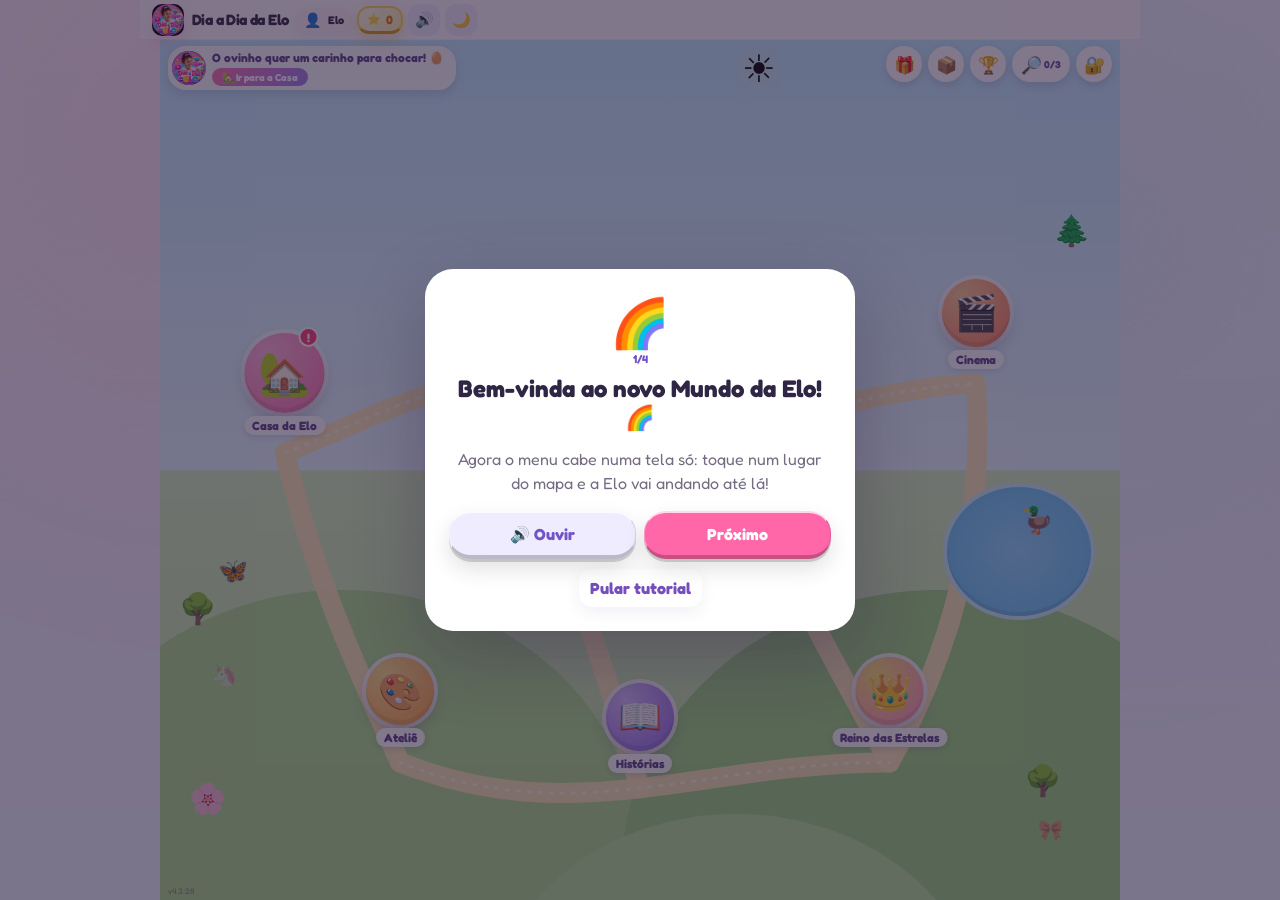
==== commit 46881fc2: "Atualizar app pelo ZIP" ====
--- a/index.html
+++ b/index.html
@@ -5,7 +5,7 @@
 <meta http-equiv="Content-Security-Policy" content="default-src 'self'; script-src 'self' 'unsafe-inline' https://www.youtube.com https://s.ytimg.com; style-src 'self' 'unsafe-inline'; img-src 'self' data: blob: https://i.ytimg.com https://img.youtube.com; media-src 'self' data: blob:; font-src 'self' data:; connect-src 'self' https://*.workers.dev https://www.youtube.com; frame-src 'self' https://www.youtube-nocookie.com https://www.youtube.com; worker-src 'self'; manifest-src 'self'; object-src 'none'; base-uri 'self'; form-action 'self'" />
 <script>
 (function(){
-  var repairKey = 'elo_client_repaired_4.3.27-r66';
+  var repairKey = 'elo_client_repaired_4.3.28-r67';
   var started = false;
   function repairOldCache(){
     if (started || !navigator.onLine) return;
@@ -38,15 +38,18 @@
 <link rel="icon" type="image/png" sizes="32x32" href="assets/icons/favicon-32.png" />
 <link rel="apple-touch-icon" href="assets/icons/apple-touch-icon.png" />
 <title>Dia a Dia da Elo</title>
-<link rel="stylesheet" href="fonts.css?v=4.3.27">
-<link rel="stylesheet" href="styles.css?v=4.3.27">
-<link rel="stylesheet" href="v3.css?v=4.3.27">
-<link rel="stylesheet" href="polish.css?v=4.3.27">
-<link rel="stylesheet" href="games-v350.css?v=4.3.27">
-<link rel="stylesheet" href="landscape.css?v=4.3.27">
-<link rel="stylesheet" href="pet.css?v=4.3.27">
-<link rel="stylesheet" href="home.css?v=4.3.27">
-<link rel="stylesheet" href="completion.css?v=4.3.27" data-elo-completion-style="1">
+<link rel="stylesheet" href="fonts.css?v=4.3.28">
+<link rel="stylesheet" href="styles.css?v=4.3.28">
+<link rel="stylesheet" href="v3.css?v=4.3.28">
+<link rel="stylesheet" href="polish.css?v=4.3.28">
+<link rel="stylesheet" href="games-v350.css?v=4.3.28">
+<link rel="stylesheet" href="landscape.css?v=4.3.28">
+<link rel="stylesheet" href="pet.css?v=4.3.28">
+<link rel="stylesheet" href="home.css?v=4.3.28">
+<link rel="stylesheet" href="completion.css?v=4.3.28" data-elo-completion-style="1">
+<link rel="stylesheet" href="game-experience.css?v=4.3.28" data-elo-game-experience-style="1">
+<link rel="stylesheet" href="game-rework.css?v=4.3.28" data-elo-game-rework-style="1">
+<link rel="stylesheet" href="elo-layout-v4.3.28.css?v=4.3.28">
 </head>
 <body>
 
@@ -119,7 +122,7 @@
         <button type="button" class="hmIco" onclick="openParents()" aria-label="Área dos pais">🔐</button>
       </div>
     </div>
-    <span class="hmVer">v<span data-app-version>4.3.27</span></span>
+    <span class="hmVer">v<span data-app-version>4.3.28</span></span>
   </div>
 </section>
 <section id="casaPanel" class="panel">
@@ -433,7 +436,7 @@
   <div class="card parentClubCard"><h3>Clubinho da Elo 👑</h3><p class="muted">Informações de assinatura e valores ficam somente na Área dos Pais.</p><button class="btn secondary" onclick="openPanel('clubPanel','parents')">Ver planos e benefícios</button></div>
   <div class="card"><h3>Privacidade e transparência</h3><div class="row"><button class="btn secondary" onclick="openPanel('privacyPanel','parents')">Política de Privacidade</button><button class="btn secondary" onclick="openPanel('termsPanel','parents')">Termos de Uso</button></div></div>
   <div class="card"><h3>Conquistas da criança</h3><button class="btn secondary" onclick="openPanel('achievementsPanel','achievements')">Ver conquistas</button></div>
-  <div class="card"><h3>Sobre o app</h3><p class="muted">Dia a Dia da Elo • versão <span data-app-version>4.3.27</span>.</p><p class="muted">Inclui perfis locais, Inglês por faixa etária, Livro de Conquistas, leitura em voz, acessibilidade, tempo saudável, backup de progresso e o RPG Elo e o Reino das Estrelas.</p></div>
+  <div class="card"><h3>Sobre o app</h3><p class="muted">Dia a Dia da Elo • versão <span data-app-version>4.3.28</span>.</p><p class="muted">Inclui perfis locais, Inglês por faixa etária, Livro de Conquistas, leitura em voz, acessibilidade, tempo saudável, backup de progresso e o RPG Elo e o Reino das Estrelas.</p></div>
 </section>
 
 <section id="collectionPanel" class="panel">
@@ -1067,13 +1070,16 @@
 </div>
 
 
-<script src="version.js?v=4.3.27"></script><script src="models3d.js?v=4.3.27"></script><script src="legal-config.js?v=4.3.27"></script>
-<script src="safety.js?v=4.3.27"></script>
-<script src="app.js?v=4.3.27"></script><script src="v3.js?v=4.3.27"></script><script src="pet-core.js?v=4.3.27"></script>
-<script src="push-config.js?v=4.3.27"></script>
-<script src="pet-notify.js?v=4.3.27"></script>
-<script src="pet.js?v=4.3.27"></script>
-<script src="home.js?v=4.3.27"></script>
-<script src="completion.js?v=4.3.27"></script>
+<script src="version.js?v=4.3.28"></script><script src="models3d.js?v=4.3.28"></script><script src="legal-config.js?v=4.3.28"></script>
+<script src="safety.js?v=4.3.28"></script>
+<script src="app.js?v=4.3.28"></script><script src="v3.js?v=4.3.28"></script><script src="pet-core.js?v=4.3.28"></script>
+<script src="push-config.js?v=4.3.28"></script>
+<script src="pet-notify.js?v=4.3.28"></script>
+<script src="pet.js?v=4.3.28"></script>
+<script src="home.js?v=4.3.28"></script>
+<script src="completion.js?v=4.3.28"></script>
+<script src="game-experience.js?v=4.3.28" data-elo-game-experience="1"></script>
+<script src="game-rework.js?v=4.3.28" data-elo-game-rework="1"></script>
+<script src="elo-layout-v4.3.28.js?v=4.3.28"></script>
 </body>
 </html>
--- a/completion.css
+++ b/completion.css
@@ -53,7 +53,7 @@
 @media (prefers-reduced-motion:reduce){.eloSectionTab,.eloPortraitDestinations *{scroll-behavior:auto!important;animation-duration:.01ms!important;animation-iteration-count:1!important}}
 
 
-/* v4.3.27 — experiência somente em paisagem; não revelar painéis incompletos em retrato. */
+/* v4.3.28 — experiência somente em paisagem; não revelar painéis incompletos em retrato. */
 @media screen and (orientation:portrait) {
   #mandatoryLandscapeBlocker { display:flex !important; visibility:visible !important; opacity:1 !important; }
   #appContainer { display:none !important; visibility:hidden !important; }
--- a/game-experience.css
+++ b/game-experience.css
@@ -0,0 +1,92 @@
+/* Dia a Dia da Elo 4.3.24 — acabamento visual e acessível dos jogos. */
+#playPanel .gameLaunch{border:1px solid rgba(160,126,206,.14);background:linear-gradient(160deg,#fff 15%,#fbf7ff);box-shadow:0 12px 26px rgba(74,48,105,.12);transition:transform .18s ease,box-shadow .18s ease,border-color .18s ease}
+#playPanel .gameLaunch:hover{transform:translateY(-3px);box-shadow:0 17px 32px rgba(74,48,105,.17);border-color:rgba(169,112,220,.38)}
+#playPanel .gameLaunch:focus-visible,#gameModal button:focus-visible{outline:3px solid #8b5cf6;outline-offset:3px}
+#playPanel .gameLaunch .gameInfo{min-height:132px}
+#gameModal .overlayBody{background:radial-gradient(ellipse at 8% 4%,rgba(255,225,240,.55),transparent 40%),linear-gradient(180deg,#f8f3ff,#fff9fc 55%,#f6f8ff)}
+#gameModal .overlayTop{position:sticky;top:0;z-index:20;margin:-2px -2px 12px;padding:8px 4px;background:rgba(250,247,255,.92);backdrop-filter:blur(10px);border-bottom:1px solid rgba(125,90,170,.10)}
+#gameModal .overlayTop h2{font-size:clamp(18px,4vw,25px);color:#51376e}
+#gameModal .gamebox{border:1px solid rgba(142,102,190,.16);border-radius:26px;background:linear-gradient(145deg,rgba(255,255,255,.98),rgba(251,247,255,.96));box-shadow:0 14px 34px rgba(75,46,104,.11);padding:clamp(12px,2.5vw,22px)}
+#gameModal .gamebox>p.muted{max-width:850px;margin:0 auto 13px;padding:10px 14px;border-radius:16px;background:linear-gradient(100deg,#fff3f8,#f4f0ff);color:#655879;line-height:1.45;font-size:clamp(12px,1.6vw,14px)}
+#gameModal .diffRow{display:flex;flex-wrap:wrap;gap:7px;justify-content:center}
+#gameModal .diffRow .chip{min-height:42px;padding:8px 13px;border:1px solid #e9def7;background:#fff;color:#67547f;box-shadow:0 3px 9px rgba(78,50,110,.06)}
+#gameModal .diffRow .chip.on{border-color:#a274e3;background:linear-gradient(135deg,#8b5cf6,#b16ee8);color:#fff;box-shadow:0 6px 14px rgba(126,78,193,.24)}
+#gameModal .gameStats{display:flex;align-items:center;justify-content:space-between;gap:8px;margin:10px 0;padding:9px 11px;border-radius:14px;background:#f7f3ff;color:#55416e;font-weight:800;min-height:40px}
+#gameModal .find-stage{position:relative;border:5px solid rgba(255,255,255,.92);outline:1px solid #e9dcf6;border-radius:24px;box-shadow:0 12px 26px rgba(74,45,100,.15);overflow:hidden}
+.gxFindProgress{position:absolute;left:12px;right:12px;bottom:5px;height:8px;border-radius:999px;background:#eee8f8;overflow:hidden;z-index:12}
+.gxFindProgress i{display:block;width:100%;height:100%;transform-origin:left center;transform:scaleX(1);background:linear-gradient(90deg,#4fd1a1,#8b6deb);transition:transform .2s linear,background .2s ease}
+.gxFindProgress.low i{background:linear-gradient(90deg,#ffc45b,#ff77a8)}
+#findStage .target.gxHintReveal{z-index:10!important;filter:drop-shadow(0 0 10px #fff) drop-shadow(0 0 15px #ffca42);animation:gxStarPulse .38s ease-in-out 4}
+@keyframes gxStarPulse{50%{scale:1.55}}
+#gameModal .gameControlsColLandscape{min-width:0}
+.gxAssist{display:grid;gap:6px;margin:9px 0 2px;padding:10px;border:1px solid #e9def8;border-radius:18px;background:linear-gradient(135deg,#fff8fc,#f5f1ff)}
+.gxAssistButton,.gxReferenceButton{min-height:44px;border:1px solid #d9c6f4;border-radius:14px;background:linear-gradient(135deg,#fff,#f7efff);color:#6642a4;font:900 13px inherit;box-shadow:0 4px 12px rgba(90,56,135,.08);cursor:pointer}
+.gxAssistButton[aria-pressed="true"]{background:linear-gradient(135deg,#8b5cf6,#cb73cf);color:#fff}
+.gxAssistButton:disabled{opacity:.55;cursor:wait}
+.gxAssistNote{color:#776987;font-size:11px;line-height:1.35;text-align:center}
+#mazeBoard .mazeCell.gxHintPath,#chaseBoard .chaseCell.gxHintPath{position:relative;z-index:2;outline:2px solid #ffcb57;outline-offset:-3px;background:linear-gradient(145deg,#fff7c7,#ffe89b)!important;box-shadow:inset 0 0 0 2px rgba(255,255,255,.88),0 0 8px rgba(255,201,74,.75);animation:gxRouteGlow 1.15s ease-in-out infinite alternate}
+@keyframes gxRouteGlow{to{filter:brightness(1.09);box-shadow:inset 0 0 0 2px #fff,0 0 13px rgba(255,190,58,.85)}}
+.gxPairProgress{display:grid;grid-template-columns:1fr;gap:6px;margin:8px 0;padding:9px 11px;border-radius:14px;background:linear-gradient(100deg,#fff3f9,#f2efff);color:#604a79;font-size:12px;font-weight:900}
+.gxPairProgress>i{height:8px;border-radius:999px;background:#e4d9f3;overflow:hidden}
+.gxPairProgress>i>b{display:block;width:100%;height:100%;transform:scaleX(0);transform-origin:left;background:linear-gradient(90deg,#ff84ba,#8d65e8);transition:transform .25s ease}
+#memory .mem{min-height:58px;border:3px solid rgba(255,255,255,.9);background:linear-gradient(145deg,#a98bea,#eea9d1);box-shadow:0 5px 12px rgba(74,45,100,.16)}
+#memory .mem:not(.open):not(.done)::before{content:'✦';display:grid;place-items:center;width:100%;height:100%;border-radius:inherit;color:#fff;font-size:clamp(17px,3vw,26px);text-shadow:0 2px 6px rgba(85,48,130,.45);background:radial-gradient(circle at 30% 20%,rgba(255,255,255,.4),transparent 40%)}
+#memory .mem.done{border-color:#79d5ad;background:#e8fff4;box-shadow:0 0 0 3px rgba(101,211,158,.24)}
+#memory .memPic{background-size:cover!important;background-position:center!important;border-radius:inherit}
+#puzzleGame .puzzleBoard{border:5px solid #fff;border-radius:22px;overflow:hidden;box-shadow:0 12px 25px rgba(75,48,105,.17);background:#efe9f9}
+#puzzleGame .puzzlePiece{border:1px solid rgba(255,255,255,.86);transition:transform .16s ease,filter .16s ease,box-shadow .16s ease}
+#puzzleGame .puzzlePiece.selected{z-index:2;filter:brightness(1.18);box-shadow:inset 0 0 0 4px #ffcf50;transform:scale(.94)}
+.gxReferenceButton{width:100%;margin:0 0 7px}
+#puzzleGame .puzzleTop.gxReferenceOpen{grid-template-columns:minmax(150px,220px) minmax(0,1fr);align-items:start}
+#puzzleGame .puzzleTop.gxReferenceOpen .puzzlePreview{width:100%;max-width:220px;box-shadow:0 10px 24px rgba(75,48,105,.18)}
+#tapGame .tapNum{min-width:52px;min-height:52px;border:2px solid rgba(255,255,255,.86);border-radius:18px;background:linear-gradient(145deg,#fff,#f3eaff);color:#5d3a8e;font-size:clamp(20px,4vw,28px);font-weight:1000;box-shadow:0 5px 12px rgba(78,47,110,.14);transition:transform .14s ease,background .14s ease}
+#tapGame .tapNum:active{transform:scale(.92);background:#ffe5f1}
+#tapGameSection .timerTrack{height:12px;border-radius:999px;background:#eee7f6;overflow:hidden}
+#tapTimerBar{display:block;height:100%;border-radius:inherit;background:linear-gradient(90deg,#38c995,#ffd055,#ff7cab);transition:width .08s linear}
+#trailGame .trailCanvasWrap{position:relative;border:5px solid #fff;border-radius:24px;background:#e6f6ff;box-shadow:0 14px 28px rgba(64,73,135,.17);overflow:hidden}
+#trailGame .trailCanvas{display:block;width:100%;height:auto}
+#trailGame .trailControls .trailBtn{min-height:48px;border:1px solid rgba(255,255,255,.85);box-shadow:0 7px 16px rgba(69,48,101,.16);touch-action:manipulation}
+#trailGame .trailControls .trailBtn:active{transform:translateY(1px) scale(.98)}
+#trailGame .trailControls .gxTrailPause{background:linear-gradient(135deg,#fff,#f3edff);color:#6642a4}
+.gxTrailEnd{position:absolute;inset:0;z-index:15;display:grid;place-items:center;padding:14px;background:rgba(47,36,72,.55);backdrop-filter:blur(5px)}
+.gxTrailEnd.hidden{display:none}
+.gxTrailEndCard{width:min(390px,100%);padding:20px;border:2px solid rgba(255,255,255,.9);border-radius:25px;background:linear-gradient(145deg,#fff,#fff3fa);box-shadow:0 20px 45px rgba(34,23,55,.3);text-align:center;color:#554068}
+.gxTrailEndCard>span{font-size:34px}.gxTrailEndCard h3{margin:5px 0;font-size:22px}.gxTrailEndCard p{margin:8px 0 15px;color:#72647f;line-height:1.45;font-size:13px}
+.gxTrailEndCard>div{display:grid;gap:9px}
+.gxTrailEndCard button{min-height:46px;border:0;border-radius:15px;background:linear-gradient(135deg,#ff85b9,#9467e8);color:#fff;font-weight:900}
+.gxTrailEndCard button+button{background:#f1ecf8;color:#644d7f}
+#familyPanel .familyPartyHero{border:1px solid rgba(144,103,193,.14);border-radius:24px;background:radial-gradient(circle at 90% 20%,rgba(255,255,255,.72),transparent 32%),linear-gradient(120deg,#fff1f8,#f1eaff 60%,#eaf5ff);box-shadow:0 10px 24px rgba(74,48,105,.1)}
+#familyPanel .familyModeTabs{gap:10px}
+#familyPanel .familyTabBtn{min-height:84px;border:1px solid #e8dcf4;border-radius:20px;background:linear-gradient(145deg,#fff,#f8f3ff);box-shadow:0 6px 14px rgba(80,54,110,.09);transition:transform .16s ease,box-shadow .16s ease}
+#familyPanel .familyTabBtn.active{border-color:#b695e5;background:linear-gradient(135deg,#f5eaff,#ffeaf4);box-shadow:0 9px 18px rgba(113,75,161,.16)}
+#familyPanel .familyViewCard{border:1px solid rgba(145,107,187,.15);border-radius:24px;background:linear-gradient(150deg,#fff,#fbf8ff);box-shadow:0 12px 28px rgba(74,48,105,.1)}
+#familyPanel .mimeCardContainer,#familyPanel .familyRouletteCard{border:1px solid rgba(255,255,255,.75);border-radius:22px;box-shadow:0 10px 24px rgba(68,45,99,.12)}
+#familyPanel .duelArena{border-radius:22px;overflow:hidden;box-shadow:0 10px 24px rgba(68,45,99,.12)}
+#familyPanel button:focus-visible{outline:3px solid #8b5cf6;outline-offset:3px}
+@media(max-width:760px){#familyPanel .familyModeTabs{display:grid;grid-template-columns:repeat(3,minmax(0,1fr))}#familyPanel .familyTabBtn{min-width:0;padding:8px 4px}}
+@media(max-width:760px){
+ #gameModal .overlayBody{padding:10px!important}
+ #gameModal .gamePlayRowLandscape{display:flex;flex-direction:column;gap:11px}
+ #gameModal .gameStageColLandscape,#gameModal .gameControlsColLandscape{width:100%;flex:1 1 auto!important}
+ #gameModal .mazeWrap{max-width:min(100%,520px);margin-inline:auto}
+ #gameModal .mazeBoard,#gameModal .chaseBoard{max-width:min(100%,520px);margin-inline:auto}
+ #gameModal .diffRow{gap:6px}
+ #gameModal .diffRow .chip{flex:1 1 auto;min-width:90px;padding-inline:8px;font-size:11px}
+ #gameModal .trailHud{grid-template-columns:repeat(3,minmax(0,1fr))}
+ #trailGame .trailPlayRowLandscape{display:grid;grid-template-columns:1fr;gap:10px}
+ #trailGame .trailCanvasWrap{max-width:min(100%,650px);margin-inline:auto}
+ #trailGame .trailControls{display:grid;grid-template-columns:repeat(2,minmax(0,1fr));gap:7px}
+ #trailGame .trailControls .trailBtn.fly{grid-column:span 2}
+}
+@media(max-width:420px){
+ #gameModal .gamebox{padding:10px;border-radius:20px}
+ #gameModal .gameStats{font-size:11px}
+ #memory .mem{min-height:48px}
+ #puzzleGame .puzzleTop{grid-template-columns:82px minmax(0,1fr)}
+ #puzzleGame .puzzlePreview{width:82px}
+ #tapGame .tapNum{min-width:48px;min-height:48px;border-radius:15px}
+}
+@media(prefers-reduced-motion:reduce){
+ #playPanel .gameLaunch,#gameModal button,#puzzleGame .puzzlePiece,#memory .mem{transition:none!important}
+ #findStage .target.gxHintReveal,#mazeBoard .mazeCell.gxHintPath,#chaseBoard .chaseCell.gxHintPath{animation:none!important}
+}
--- a/game-rework.css
+++ b/game-rework.css
@@ -0,0 +1,213 @@
+/* Dia a Dia da Elo 4.3.28 — telas organizadas para toque e uso sem rolagem acidental. */
+#gameModal{overflow:hidden!important;overscroll-behavior:none;touch-action:pan-y}
+#gameModal>.overlayBody{height:100dvh;max-height:100dvh;overflow:hidden!important;display:flex;flex-direction:column;padding:8px!important;box-sizing:border-box}
+#gameModal>.overlayBody>.overlayTop{flex:0 0 auto;min-height:42px;margin:0 0 6px;padding:3px 4px}
+#gameModal .gameSection.active{display:flex!important;flex:1 1 auto;min-height:0;height:calc(100dvh - 62px);overflow:hidden!important}
+#gameModal .gameSection.active>.gamebox{display:flex;flex:1 1 auto;min-height:0;height:100%;max-height:100%;flex-direction:column;overflow:hidden!important;padding:clamp(8px,1.5vh,16px)}
+#gameModal .gameSection.active>.gamebox>p.muted{display:none!important}
+#gameModal .gamePlayRowLandscape{flex:1 1 auto;min-height:0;align-items:center;gap:10px}
+#gameModal .gameStageColLandscape,#gameModal .gameControlsColLandscape{min-width:0;min-height:0}
+#gameModal .gameStats{min-height:32px;padding:6px 9px;margin:5px 0;font-size:12px}
+#gameModal .diffRow .chip{min-height:38px;padding:6px 10px;font-size:11px}
+#gameModal .btn,#gameModal .mazeBtn{min-height:42px;touch-action:manipulation}
+#findGame .gamePlayRowLandscape{display:grid;grid-template-columns:minmax(0,1.55fr) minmax(150px,.65fr);height:100%}
+#findGame #findStage{position:relative;width:100%;height:min(66vh,620px);min-height:250px;flex:1 1 auto;isolation:isolate;background-color:#dff4ff}
+#findGame #findStage .obj{z-index:1;user-select:none}
+#findGame #findStage .fake{z-index:2;pointer-events:none}
+#findGame #findStage #target{z-index:4;min-width:34px;min-height:34px;cursor:pointer;touch-action:manipulation}
+#findGame .gameControlsColLandscape{display:grid;align-content:center;gap:8px}
+#mazeGame .gamePlayRowLandscape,#unicornChaseGame .gamePlayRowLandscape{display:grid;grid-template-columns:minmax(0,1fr) minmax(210px,.43fr);align-items:center;height:100%}
+#mazeGame .mazeWrap{width:100%;max-height:68vh;aspect-ratio:23/8;margin:auto;display:grid;place-items:center}
+#mazeGame .mazeBoard{width:100%;height:100%;max-height:68vh;grid-auto-rows:1fr;touch-action:none;overscroll-behavior:contain}
+#mazeGame .gameControlsColLandscape,#unicornChaseGame .gameControlsColLandscape{display:grid;align-content:center;gap:5px}
+#mazeGame .mazeControls,#unicornChaseGame .chaseControls{width:min(100%,190px);margin:0 auto;gap:4px}
+#mazeGame .mazeBtn,#unicornChaseGame .mazeBtn{min-width:44px;min-height:44px;width:100%;font-size:23px;touch-action:none}
+#unicornChaseGame .chaseBoard{width:min(100%,55vh,500px);aspect-ratio:1;height:auto;margin:auto;grid-auto-rows:1fr;touch-action:none;overscroll-behavior:contain}
+#unicornChaseGame .chaseCell{min-width:0;min-height:0}
+#memoryGame .eloGameToolbar,#puzzleGame .eloGameToolbar{display:flex;flex:0 0 auto;align-items:center;justify-content:center;gap:6px;flex-wrap:wrap;margin:0 0 6px}
+#memoryGame .eloGameToolbar .diffRow,#puzzleGame .eloGameToolbar .diffRow{flex:1 1 100%;gap:5px}
+#memoryGame .eloGameToolbar .gameStats,#puzzleGame .eloGameToolbar .gameStats{flex:1 1 auto;margin:0;min-height:30px}
+#memoryGame .eloGameToolbar>.row,#puzzleGame .eloGameToolbar>.row{margin:0!important;gap:5px}
+#memoryGame .eloMemoryRow{display:flex;flex:1 1 auto;min-height:0;overflow:hidden}
+#memoryGame #memory{width:min(100%,760px);max-width:100%;max-height:100%;height:100%;margin:auto;display:grid;grid-template-columns:repeat(4,minmax(0,1fr))!important;grid-auto-rows:minmax(0,1fr);gap:clamp(3px,.8vw,8px);overflow:hidden}
+#memory .mem{width:100%;height:100%;min-width:0;min-height:0!important;aspect-ratio:auto;border-radius:clamp(7px,1.3vw,16px);touch-action:manipulation}
+#memory .memPic{width:100%;height:100%;min-height:0}
+#puzzleGame .eloPuzzleRow{display:flex;flex:1 1 auto;min-height:0;align-items:center;justify-content:center;overflow:hidden}
+#puzzleGame #puzzleBoard{width:min(100%,67vh,590px);height:auto;max-height:100%;aspect-ratio:1;margin:auto;flex:0 1 auto}
+#puzzleGame .puzzleTop{margin:0;grid-template-columns:64px minmax(0,1fr);gap:7px}
+#puzzleGame .puzzlePreview{width:64px;border-radius:10px}
+#puzzleGame .puzzleChoices{gap:4px;padding:2px;max-width:100%}
+#puzzleGame .puzzleChoice{width:34px;min-width:34px;height:34px}
+#puzzleGame .puzzleCompleteNote{max-height:38px;overflow:hidden}
+#tapGameSection .eloTapRow{display:flex;flex:1 1 auto;min-height:0;align-items:center;gap:14px}
+#tapGameSection .eloTapBrief{flex:0 0 40%;display:grid;grid-template-columns:1fr auto;gap:5px;align-content:center;align-items:center}
+#tapGameSection .eloTapBrief>.diffRow{grid-column:1/-1}
+#tapGameSection .eloTapBrief .timerTrack,#tapGameSection .eloTapBrief #tapPrompt{grid-column:1/-1}
+#tapGameSection .eloTapBrief .row{grid-column:1/-1}
+#tapGameSection #tapGame{flex:1 1 auto;min-width:0;max-height:100%;overflow:hidden;display:grid;align-content:center;grid-template-columns:repeat(3,minmax(42px,1fr));gap:8px}
+#tapGameSection #tapGame .tapNum{min-height:clamp(42px,7vh,70px);height:100%}
+#trailGame>.gamebox{gap:5px}
+#trailGame .trailHeader{flex:0 0 auto;margin:0}
+#trailGame .trailBadge{font-size:clamp(13px,2vh,18px)}
+#trailGame .trailHeader .diffRow .chip{min-height:34px;padding:4px 9px}
+#trailGame .trailHud{flex:0 0 auto;margin:4px 0;gap:5px}
+#trailGame .trailStat{padding:4px 6px;min-height:38px}
+#trailGame .trailInfo{flex:0 0 auto;margin:2px 0;font-size:11px}
+#trailGame .trailBossBar{flex:0 0 auto;height:7px;margin:2px 0}
+#trailGame .trailPlayRowLandscape{flex:1 1 auto;min-height:0;align-items:stretch;gap:8px}
+#trailGame .trailCanvasWrap{flex:1 1 70%;min-height:0;max-height:100%;aspect-ratio:900/500;margin:0 auto}
+#trailGame .trailCanvas{width:100%;height:100%;max-height:100%;object-fit:contain}
+#trailGame .trailControls{flex:0 0 min(29%,220px);align-content:center;gap:6px}
+#trailGame .trailControls .trailBtn{min-height:44px}
+#trailGame .trailHint,#trailGame .premiumNote{display:none!important}
+#trailGame .row{flex:0 0 auto;margin:2px!important}
+#playPanel .gameLaunchGrid{align-items:stretch}
+#playPanel .gameLaunch.eloCompactGameCard,.gameLaunch.eloCompactGameCard{grid-column:auto!important;grid-row:auto!important;min-height:0;height:100%}
+#playPanel .gameLaunch.eloCompactGameCard .gameCover{aspect-ratio:16/9;max-height:clamp(80px,15vh,180px);object-fit:cover}
+#playPanel .gameLaunch.eloCompactGameCard .gameInfo{min-height:94px!important;padding:10px 12px 14px}
+#playPanel .gameLaunch.eloCompactGameCard b{font-size:clamp(13px,1.5vw,16px)}
+#watchPanel{overflow-x:hidden!important;overflow-y:auto!important;overscroll-behavior:contain;-webkit-overflow-scrolling:touch;touch-action:pan-y}
+#watchPanel .cinemaShelves{display:block;max-height:none;overflow:visible}
+#watchPanel .cinemaShelf{margin:0 0 18px;min-width:0}
+#watchPanel .cinemaRail{display:flex;overflow-x:auto!important;overflow-y:hidden!important;max-width:100%;padding:5px 3px 12px;gap:10px;scroll-snap-type:x proximity;overscroll-behavior-x:contain;touch-action:pan-x;scrollbar-width:thin;scrollbar-color:#b998dd #f3ebfa}
+#watchPanel .cinemaRail>*{scroll-snap-align:start;flex:0 0 auto}
+#watchPanel .cinemaRail::-webkit-scrollbar{height:9px}#watchPanel .cinemaRail::-webkit-scrollbar-thumb{background:#b998dd;border-radius:99px}
+.eloCinemaHint{margin:6px 0 10px;padding:9px 12px;border-radius:13px;background:#f5efff;color:#67547f;font-size:12px;font-weight:700}
+/* Keep touch focus on the music keys; song and color rails remain swipeable. */
+body.eloPianoLock{overflow:hidden!important;overscroll-behavior:none}
+body.eloPianoLock #schoolMusicCard{overflow:hidden;overscroll-behavior:none}
+#schoolMusicCard .songSelectorRow,#schoolMusicCard .animalSoundBar{display:flex;overflow-x:auto;overflow-y:hidden;max-width:100%;gap:6px;touch-action:pan-x;overscroll-behavior-x:contain;scrollbar-width:thin}
+#schoolMusicCard .pianoKeysRow{display:grid;grid-template-columns:repeat(10,minmax(34px,1fr));gap:4px;overflow:hidden;touch-action:none;overscroll-behavior:none}
+#schoolMusicCard .pianoKey3D,#schoolMusicCard .djPadBtn{min-width:0;touch-action:none;user-select:none;-webkit-user-select:none}
+#schoolMusicCard .djPadBtn.eloPadHit{filter:brightness(1.28);transform:translateY(2px) scale(.97)}
+#schoolMusicCard .djPadsGrid{display:grid;grid-template-columns:repeat(4,minmax(0,1fr));gap:5px}
+.eloColorRail,#palette{display:flex!important;flex-wrap:nowrap!important;gap:7px;max-width:100%;overflow-x:auto!important;overflow-y:hidden!important;padding:6px 4px 10px;overscroll-behavior-x:contain;touch-action:pan-x;scrollbar-width:thin;scrollbar-color:#b998dd #f3ebfa}
+.eloColorRail .colorPick{flex:0 0 34px;width:34px;height:34px;min-width:34px;min-height:34px;border:2px solid #fff;box-shadow:0 2px 7px #57406b35}
+#palette .color{flex:0 0 32px;width:32px;height:32px;min-width:32px;min-height:32px;border:2px solid #fff;box-shadow:0 2px 7px #57406b35}
+#coloringModal .overlayBody{overflow:hidden}
+#coloringModal .coloringLayoutLandscape{min-height:0;max-height:calc(100dvh - 62px)}
+#coloringModal .coloringToolsCol{min-width:0;overflow:hidden}
+#stickersModal .albumGrid{max-height:min(58dvh,590px);overflow:auto;overscroll-behavior:contain;grid-template-columns:repeat(auto-fill,minmax(84px,1fr));gap:6px;padding:5px}
+#stickersModal .stickerCard{min-height:112px;padding:7px 4px;border-radius:13px}
+#stickersModal .stickerCard b{font-size:10px;line-height:1.15}
+#stickersModal .stickerCard small{font-size:8px}
+#modelStudioDesc{padding:10px 12px;border-radius:13px;background:linear-gradient(110deg,#f4edff,#fff3fa);line-height:1.5}
+/* Care activities redesigned with clear illustrations, larger targets and feedback. */
+#eloCareGames{display:grid;gap:10px;margin:8px 0 20px}
+.eloCareIntro{padding:14px;border-radius:20px;background:linear-gradient(125deg,#e9f8ff,#fff1f8);text-align:center}
+.eloCareIntro>span{font-size:10px;font-weight:1000;letter-spacing:.08em;color:#8b4dba}
+.eloCareIntro h3{margin:4px 0;color:#55356e;font-size:20px}.eloCareIntro p{margin:0;color:#74637d;font-size:12px}
+.eloCareTabs{display:grid;grid-template-columns:repeat(3,minmax(0,1fr));gap:7px}
+.eloCareTabs button,.eloSpotChoices button,.eloBandageChoices button,.eloFoodGroup button{min-height:44px;border:1px solid #e5d7f1;border-radius:13px;background:#fff;color:#59436f;font-family:inherit;font-size:12px;font-weight:700;padding:7px;touch-action:manipulation}
+.eloCareTabs button.active,.eloSpotChoices button.selected,.eloBandageChoices button.selected,.eloFoodGroup button.selected{border-color:#9865cb;background:#f4eaff;box-shadow:0 0 0 2px #ddc4f4;color:#5b3489}
+.eloCareActivity{min-height:250px}
+.eloCareCard{display:grid;grid-template-columns:minmax(0,1fr) minmax(220px,.82fr);gap:16px;align-items:center;max-width:980px;margin:auto;padding:16px;border:1px solid #ebdef5;border-radius:22px;background:linear-gradient(145deg,#fff,#fbf7ff);box-shadow:0 10px 25px #72558d1a}
+.eloCareCopy h4{margin:0 0 5px;font-size:18px;color:#583873}.eloCareCopy p{margin:0 0 10px;color:#72617d;font-size:13px;line-height:1.4}
+.eloCareMeter{padding:8px 10px;border-radius:12px;background:#f5efff;color:#644589;font-weight:900;font-size:13px}
+.eloCareStatus{min-height:34px;margin:7px 0;color:#6b5080;font-size:12px;font-weight:800}
+.eloCarePrimary,.eloCareSecondary{width:100%;min-height:44px;margin-top:6px;border:0;border-radius:13px;background:linear-gradient(135deg,#ff77b0,#9561dc);color:white;font-weight:900;touch-action:manipulation}
+.eloCarePrimary:disabled{opacity:.5;filter:grayscale(.3)}.eloCareSecondary{background:#f0eaf7;color:#654d79}
+.eloMouth{padding:12px;border:6px solid #f3cad8;border-radius:48% 48% 44% 44%;background:linear-gradient(#fee5ed,#f9d3df);box-shadow:inset 0 0 0 3px white;max-width:440px;width:100%;margin:auto;text-align:center}
+.eloGum{padding:14px 9px;border-radius:40% 40% 45% 45%;background:#8e3158;display:grid;gap:9px}
+.eloTeethRow{display:grid;grid-template-columns:repeat(4,1fr);gap:5px}.eloTeethRow.lower{transform:scaleY(-1)}
+.eloTooth{min-width:0;min-height:52px;border:2px solid #e9e5ff;border-radius:9px 9px 15px 15px;background:linear-gradient(#fff,#f5f2ff);font-size:27px;box-shadow:0 4px 0 #d7cce8;touch-action:manipulation}
+.eloTooth.cleaned{background:linear-gradient(#effff7,#c7f3dc);border-color:#6bc99a}.eloTooth.cleaned span{font-size:23px}
+.eloSmile{margin-top:7px;color:#714560;font-size:12px;font-weight:900}
+.eloBandageChoices{display:flex;gap:5px;margin:7px 0}.eloBandageChoices button{flex:1;font-size:20px}
+.eloSpotChoices{display:grid;grid-template-columns:repeat(3,1fr);gap:5px}
+.eloCareDoll{position:relative;width:210px;height:255px;margin:auto;display:grid;justify-items:center;align-content:start;padding-top:4px;color:#6f4c7f}
+.dollHead{width:86px;height:82px;display:grid;place-items:center;border:4px solid #f3c6a7;border-radius:50%;background:#ffe5cb;font-size:52px;z-index:2}
+.dollBody{width:105px;height:93px;margin-top:-2px;display:grid;place-items:center;border-radius:42% 42% 30% 30%;background:linear-gradient(145deg,#c89cff,#f6a8d2);font-size:30px}
+.dollArms{position:absolute;top:112px;width:100%;text-align:center;font-size:40px;color:#f0bd98}.dollLegs{margin-top:-2px;font-size:32px;color:#f0bd98}
+.eloWound{position:absolute;z-index:4;width:34px;height:34px;display:grid;place-items:center;border:2px solid white;border-radius:50%;background:#ffe59c;color:#ab536b;font-weight:900}
+.eloWound.arm{left:25px;top:117px}.eloWound.knee{left:89px;top:211px}.eloWound.hand{right:20px;top:117px}.eloWound.covered{width:44px;height:36px;border-radius:13px;background:#ffb2d5}
+.lunchCare{grid-template-columns:minmax(0,1fr) minmax(250px,1fr);align-items:start}
+.eloLunchSlots{display:grid;grid-template-columns:repeat(2,minmax(0,1fr));gap:6px;margin:8px 0}
+.eloLunchSlot{min-height:63px;display:grid;grid-template-columns:auto 1fr;grid-template-rows:auto auto;align-items:center;gap:2px 7px;padding:7px;border:2px dashed #d7c7e7;border-radius:13px;background:#fff;text-align:left}
+.eloLunchSlot small{grid-column:1/-1;color:#765f89;font-size:10px;font-weight:900}.eloLunchSlot b{font-size:21px}.eloLunchSlot span{font-size:10px;font-weight:800;color:#5b486c}.eloLunchSlot.filled{border-style:solid;border-color:#8bcfa7;background:#effbf3}
+.eloFoodPicker{max-height:360px;overflow:auto;padding-right:3px;overscroll-behavior:contain}
+.eloFoodGroup h5{margin:6px 0 4px;color:#68507f;font-size:11px}.eloFoodGroup>div{display:flex;flex-wrap:wrap;gap:5px}
+.eloFoodGroup button{min-width:64px;min-height:64px;display:grid;justify-items:center;align-content:center;gap:1px;padding:4px}.eloFoodGroup button span{font-size:24px}.eloFoodGroup button small{font-size:9px}
+[hidden].hidden{display:none!important}
+@media(max-width:760px){
+ #gameModal>.overlayBody{padding:6px!important}
+ #gameModal>.overlayBody>.overlayTop{min-height:38px;margin-bottom:3px}
+ #gameModal .gameSection.active{height:calc(100dvh - 51px)}
+ #gameModal .gameSection.active>.gamebox{padding:6px;border-radius:17px}
+ #findGame .gamePlayRowLandscape{grid-template-columns:minmax(0,1fr) minmax(100px,.38fr);gap:5px}
+ #findGame #findStage{height:min(58vh,520px);min-height:220px}
+ #mazeGame .gamePlayRowLandscape{grid-template-columns:minmax(0,1fr) minmax(120px,.48fr);gap:5px}
+ #mazeGame .mazeWrap{height:min(46vh,380px);aspect-ratio:auto}
+ #mazeGame .mazeBoard{max-height:100%}
+ #unicornChaseGame .gamePlayRowLandscape{grid-template-columns:minmax(0,1fr) minmax(115px,.68fr);gap:4px}
+ #unicornChaseGame .chaseBoard{width:min(100%,45vh,54vw)}
+ #unicornChaseGame .chaseLegend{gap:2px;font-size:9px;flex-wrap:wrap}
+ #unicornChaseGame .diffRow{gap:3px}
+ #unicornChaseGame .diffRow .chip{min-width:0;flex:1 1 100%;min-height:32px;padding:3px;font-size:9px}
+ #unicornChaseGame .gameStats{font-size:9px;gap:3px;padding:4px}
+ #unicornChaseGame .mazeControls{width:100%;gap:3px}
+ #unicornChaseGame .mazeBtn{min-height:38px;min-width:38px;font-size:19px}
+ #memoryGame .eloGameToolbar .diffRow .chip{min-width:0;flex:1 1 30%;min-height:34px;padding:4px;font-size:9px}
+ #memoryGame .eloMemoryRow{min-height:0}
+ #memoryGame #memory{width:100%;gap:3px}
+ #memory .mem{min-height:0!important;border-width:2px}
+ #memory .mem::before{font-size:16px!important}
+ #puzzleGame .eloGameToolbar .diffRow .chip{min-width:0;flex:1 1 30%;min-height:33px;padding:4px;font-size:9px}
+ #puzzleGame .eloGameToolbar>.row .btn{min-height:32px;padding:4px 8px;font-size:10px}
+ #puzzleGame #puzzleBoard{width:min(100%,53vh,450px)}
+ #puzzleGame .puzzleTop{grid-template-columns:46px minmax(0,1fr);gap:4px}
+ #puzzleGame .puzzlePreview{width:46px}
+ #puzzleGame .puzzleChoice{width:27px;min-width:27px;height:27px}
+ #tapGameSection .eloTapRow{display:grid;grid-template-rows:auto minmax(0,1fr);gap:4px}
+ #tapGameSection .eloTapBrief{grid-template-columns:1fr 1fr;gap:3px;align-items:center}
+ #tapGameSection .eloTapBrief>.diffRow{grid-column:1/-1}
+ #tapGameSection .eloTapBrief .gameStats{margin:0}
+ #tapGameSection .eloTapBrief .timerTrack,#tapGameSection .eloTapBrief #tapPrompt{grid-column:1/-1;margin:0}
+ #tapGameSection .eloTapBrief .row{margin:0!important}
+ #tapGameSection #tapGame{grid-template-columns:repeat(4,minmax(40px,1fr));gap:5px}
+ #tapGameSection #tapGame .tapNum{min-height:clamp(42px,6vh,56px)}
+ #trailGame>.gamebox{gap:3px}
+ #trailGame .trailHeader{display:flex;justify-content:space-between;align-items:center;gap:4px}
+ #trailGame .trailHeader .diffRow{gap:3px}
+ #trailGame .trailHeader .diffRow .chip{min-width:0;min-height:30px;padding:3px 6px;font-size:9px}
+ #trailGame .trailHud{grid-template-columns:repeat(5,minmax(0,1fr));gap:2px}
+ #trailGame .trailStat{min-height:32px;padding:3px;font-size:9px}
+ #trailGame .trailStat b{font-size:8px}
+ #trailGame .trailInfo{font-size:9px}
+ #trailGame .trailPlayRowLandscape{display:grid;grid-template-rows:minmax(0,1fr) auto;gap:4px}
+ #trailGame .trailCanvasWrap{width:100%;max-width:100%;height:min(41vh,330px);min-height:120px}
+ #trailGame .trailControls{width:100%;display:grid;grid-template-columns:repeat(3,minmax(0,1fr));gap:4px}
+ #trailGame .trailControls .trailBtn{grid-column:auto!important;min-height:40px;padding:4px;font-size:10px}
+ #trailGame .row .btn{min-height:32px;padding:3px 8px;font-size:10px}
+ #playPanel .gameLaunch.eloCompactGameCard .gameCover{max-height:100px}
+ #playPanel .gameLaunch.eloCompactGameCard .gameInfo{min-height:80px!important;padding:8px 9px 12px}
+ #watchPanel .cinemaRail{scrollbar-width:thin}
+ #schoolMusicCard .pianoHeader p{display:none}
+ #schoolMusicCard .pianoHeader h3{font-size:15px!important}
+ #schoolMusicCard .pianoKeysRow{gap:2px}
+ #schoolMusicCard .pianoKey3D{min-height:clamp(50px,10vh,80px);padding:3px 1px}
+ #schoolMusicCard .pianoKeyLabel{font-size:9px}
+ #schoolMusicCard .musicBottomRowLandscape{display:grid;grid-template-columns:1fr;gap:5px}
+ #schoolMusicCard .animalSoundBar{max-height:36px}
+ #schoolMusicCard .djPadsGrid{gap:3px}
+ #schoolMusicCard .djPadBtn{min-height:43px;padding:3px;font-size:10px}
+ #learnPanel:has(#schoolMusicCard:not(.hidden)){overflow:hidden!important;height:calc(100dvh - 110px)}
+ #schoolMusicCard:not(.hidden){max-height:calc(100dvh - 175px);overflow:hidden}
+ .eloCareCard,.lunchCare{grid-template-columns:1fr;gap:9px;padding:11px}
+ .eloMouth{max-width:330px}.eloTooth{min-height:43px;font-size:22px}
+ .eloCareDoll{height:205px;transform:scale(.82);transform-origin:top center;margin-bottom:-35px}
+ .eloFoodPicker{max-height:210px}
+ .eloCareIntro{padding:10px}.eloCareIntro h3{font-size:17px}
+ .eloCareTabs button{min-height:42px;font-size:10px;padding:5px 3px}
+}
+@media(max-width:420px){
+ #unicornChaseGame .chaseBoard{width:min(100%,43vh,52vw)}
+ #unicornChaseGame .mazeBtn{min-height:36px}
+ #gameModal .gameStats{font-size:10px}
+ #memoryGame .eloGameToolbar{gap:3px}
+ #memoryGame #memory{gap:2px}
+ #trailGame .trailCanvasWrap{height:min(38vh,285px)}
+ #schoolMusicCard .pianoKeysRow{grid-template-columns:repeat(10,minmax(0,1fr))}
+ .eloCareIntro p{font-size:11px}
+}
+@media(prefers-reduced-motion:reduce){#gameModal *,#eloCareGames *{scroll-behavior:auto!important;animation-duration:.01ms!important;animation-iteration-count:1!important;transition:none!important}}
--- a/elo-layout-v4.3.28.css
+++ b/elo-layout-v4.3.28.css
@@ -0,0 +1,225 @@
+/* Ajustes de enquadramento Elo 4.3.28 — paisagem fixa, sem rolagem da página. */
+@media screen and (orientation: landscape) {
+  html,body { width:100%; height:100%; min-height:0; overflow:hidden!important; overscroll-behavior:none; }
+  #appContainer.app { display:flex!important; flex-direction:column!important; height:100dvh!important; max-height:100dvh!important; min-height:0!important; overflow:hidden!important; }
+  #appContainer>header { flex:0 0 40px!important; min-height:40px!important; }
+  #appContainer>nav { flex:0 0 44px!important; }
+  #appContainer>.panel { display:none; }
+  #appContainer>.panel.active { display:flex!important; flex:1 1 auto!important; flex-direction:column!important; min-width:0!important; min-height:0!important; width:100%!important; height:auto!important; max-height:none!important; margin:0 auto!important; padding:5px 10px 50px!important; overflow:hidden!important; overscroll-behavior:none; }
+  #homePanel.active { display:block!important; }
+  #watchPanel.active { display:block!important; overflow-x:hidden!important; overflow-y:auto!important; -webkit-overflow-scrolling:touch; overscroll-behavior-y:contain; touch-action:pan-y; }
+  #watchPanel .topTitle { position:sticky; top:0; z-index:15; background:rgba(255,250,255,.97); }
+  #watchPanel .cinemaShelves { display:block!important; max-height:none!important; height:auto!important; overflow:visible!important; }
+  #watchPanel .cinemaRail { display:flex!important; max-width:100%!important; overflow-x:auto!important; overflow-y:hidden!important; gap:10px; padding:4px 4px 12px; touch-action:pan-x; overscroll-behavior-x:contain; scroll-snap-type:x proximity; }
+  #watchPanel .cinemaRail>* { flex:0 0 clamp(158px,22vw,220px)!important; width:clamp(158px,22vw,220px)!important; min-width:0!important; scroll-snap-align:start; }
+  #watchPanel .cinemaRail img { max-width:100%; }
+  #watchPanel .cinemaRail :is(img,.videoThumb,.cinemaThumb,.videoThumbnail,.cinemaCardThumb) { aspect-ratio:16/9; object-fit:cover; }
+
+  /* Quarto e guarda-roupa: palco e escolhas lado a lado, sem deslocar a página. */
+  #roomPanel.active,#wardrobePanel.active { gap:4px; }
+  #roomPanel .topTitle,#wardrobePanel .topTitle { flex:0 0 34px; min-height:34px; margin:0; padding:0 4px; }
+  .cantinhoTopSwitcher { flex:0 0 36px; min-height:36px; max-height:36px; display:flex!important; flex-wrap:nowrap!important; overflow-x:auto!important; overflow-y:hidden!important; gap:5px; touch-action:pan-x; }
+  .cantinhoTopSwitcher .cSwitchBtn { flex:0 0 auto; min-height:32px; padding:4px 9px; font-size:10px; }
+  #roomPanel .roomIntro { flex:0 0 auto; min-height:0; margin:0 0 3px; padding:4px 10px; }
+  #roomPanel .roomIntro p { display:none; }
+  #roomPanel .roomLayoutLandscape { flex:1 1 auto!important; display:grid!important; grid-template-columns:minmax(0,1.25fr) minmax(220px,.85fr)!important; gap:8px; min-width:0; min-height:0!important; height:100%!important; overflow:hidden!important; }
+  #roomPanel .eloRoom { width:100%!important; height:100%!important; min-height:0!important; max-height:100%!important; aspect-ratio:1.35/1; overflow:hidden; }
+  #roomPanel .roomControlDock { display:grid!important; grid-template-rows:auto auto minmax(0,1fr); min-width:0; min-height:0; max-height:100%; overflow:hidden!important; padding:7px; }
+  #roomPanel .roomDecorTabs { display:flex!important; flex-wrap:nowrap!important; overflow-x:auto!important; touch-action:pan-x; }
+  #roomPanel .decorGrid { min-height:0!important; max-height:100%!important; overflow-y:auto!important; overscroll-behavior:contain; align-content:start; }
+  #wardrobePanel .wardrobeLayoutLandscape { flex:1 1 auto!important; display:grid!important; grid-template-columns:minmax(0,.88fr) minmax(0,1.12fr)!important; grid-template-rows:minmax(0,1fr)!important; align-items:stretch!important; gap:9px; min-width:0; min-height:0!important; height:100%!important; overflow:hidden!important; }
+  #wardrobePanel .wardrobeStudio { display:grid!important; grid-template-rows:minmax(0,1fr) auto; min-width:0; min-height:0; overflow:hidden; }
+  #wardrobePanel .wardrobeStage { min-height:0!important; max-height:100%!important; height:100%!important; overflow:hidden!important; }
+  #wardrobePanel .eloDoll { transform-origin:bottom center; }
+  #wardrobePanel .wardrobeInfo { min-height:32px; padding:3px 6px; }
+  #wardrobePanel .wardrobeControlDock { display:grid!important; grid-template-rows:auto auto auto minmax(0,1fr); min-width:0; min-height:0; max-height:100%; overflow:hidden!important; padding:7px; }
+  #wardrobePanel .wardrobePresets,#wardrobePanel .wardrobeTabs { display:flex!important; flex-wrap:nowrap!important; overflow-x:auto!important; min-width:0; touch-action:pan-x; }
+  #wardrobePanel .wardrobeGrid { min-height:0!important; max-height:100%!important; overflow:auto!important; overscroll-behavior:contain; align-content:start; }
+
+  /* Escolinha em uma tela; piano usa uma composição compacta, não apenas overflow hidden. */
+  #learnPanel.active { gap:3px; }
+  #learnPanel .topTitle { flex:0 0 34px; min-height:34px; margin:0; }
+  #learnPanel .schoolHeroModern { flex:0 0 auto; margin:0; padding:5px 9px; }
+  #learnPanel .schoolHeroModern p { margin:2px 0 0; font-size:10px; }
+  #learnPanel .schoolTracks { display:flex!important; flex:0 0 52px; min-height:52px; max-height:52px; flex-wrap:nowrap!important; overflow-x:auto!important; overflow-y:hidden!important; gap:6px; touch-action:pan-x; }
+  #learnPanel .schoolTrackCard { flex:0 0 152px; min-height:46px; padding:5px 8px; }
+  #learnPanel .schoolTrackCard.fullTrackCard { flex-basis:205px; }
+  #learnPanel .schoolActivityCard:not(.hidden) { display:flex!important; flex:1 1 auto!important; min-height:0!important; max-height:none!important; height:auto!important; overflow:hidden!important; margin:0; }
+  #learnPanel #schoolQuizCard:not(.hidden) .schoolQuizLayoutLandscape { display:grid!important; grid-template-columns:minmax(130px,.75fr) minmax(0,1.25fr); gap:8px; width:100%; min-height:0; align-items:center; }
+  #learnPanel #schoolOptionsGrid { min-height:0; max-height:100%; overflow:auto; align-content:center; }
+  #learnPanel:has(#schoolMusicCard:not(.hidden)) .schoolHeroModern { display:none!important; }
+  #learnPanel:has(#schoolMusicCard:not(.hidden)) .schoolTracks { flex-basis:38px; min-height:38px; max-height:38px; }
+  #learnPanel:has(#schoolMusicCard:not(.hidden)) .schoolTrackCard { min-height:34px; padding:2px 7px; }
+  #schoolMusicCard:not(.hidden) { display:grid!important; flex:1 1 auto!important; grid-template-rows:auto auto auto minmax(54px,1fr) auto!important; gap:3px; min-height:0!important; max-height:none!important; height:auto!important; padding:5px 8px!important; overflow:hidden!important; }
+  #schoolMusicCard .pianoHeader { min-height:0; padding:0; }
+  #schoolMusicCard .pianoHeader p { display:none!important; }
+  #schoolMusicCard .pianoHeader h3 { margin:0!important; font-size:14px!important; }
+  #schoolMusicCard .songSelectorRow { min-height:30px; max-height:32px; overflow-x:auto!important; overflow-y:hidden!important; flex-wrap:nowrap!important; touch-action:pan-x; }
+  #schoolMusicCard .songChip { flex:0 0 auto; min-height:28px; padding:3px 8px; font-size:10px; }
+  #schoolMusicCard .pianoSongGuide { min-height:18px; margin:0; padding:2px 6px; font-size:10px; }
+  #schoolMusicCard .pianoKeysRow { display:grid!important; grid-template-columns:repeat(12,minmax(0,1fr))!important; min-height:0!important; height:100%!important; max-height:100%!important; overflow:hidden!important; gap:3px; touch-action:none; }
+  #schoolMusicCard .pianoKey3D { min-width:0!important; min-height:0!important; height:100%!important; padding:2px!important; touch-action:none; }
+  #schoolMusicCard .pianoKeyLabel { font-size:9px; }
+  #schoolMusicCard .musicBottomRowLandscape { display:grid!important; grid-template-columns:minmax(0,.85fr) minmax(0,1.15fr)!important; gap:5px; min-height:0; max-height:78px; overflow:hidden; }
+  #schoolMusicCard .animalSoundBar { display:flex!important; flex-wrap:nowrap!important; overflow-x:auto!important; overflow-y:hidden!important; min-width:0; max-height:38px; touch-action:pan-x; }
+  #schoolMusicCard .animalSoundBar button { flex:0 0 auto; min-height:32px; padding:3px 6px; font-size:9px; }
+  #schoolMusicCard .djStationWrap { min-width:0; min-height:0; padding:4px; overflow:hidden; }
+  #schoolMusicCard .djHeader { display:flex; align-items:center; justify-content:space-between; gap:4px; min-height:20px; }
+  #schoolMusicCard .djHeader h4 { margin:0; font-size:10px; }
+  #schoolMusicCard .djHeader small { display:none; }
+  #schoolMusicCard .djBeatLoopBtn { min-height:28px; padding:3px 6px; font-size:9px; }
+  #schoolMusicCard .djPadsGrid { display:grid!important; grid-template-columns:repeat(4,minmax(0,1fr))!important; gap:3px; }
+  #schoolMusicCard .djPadBtn { min-width:0; min-height:38px!important; padding:2px!important; font-size:9px; touch-action:none; }
+  #schoolMusicCard .djPadBtn span { font-size:16px; }
+  #schoolMusicCard .djPadBtn b { font-size:8px; }
+
+  /* Ateliê e atividades culinárias: palco e ferramentas em colunas fixas. */
+  #createPanel.active { gap:3px; }
+  #createPanel .topTitle { flex:0 0 34px; min-height:34px; margin:0; }
+  #createPanel .creativeModeTabs { flex:0 0 38px; min-height:38px; max-height:38px; display:flex!important; flex-wrap:nowrap!important; overflow-x:auto!important; touch-action:pan-x; }
+  #createPanel .cTabBtn { flex:0 0 auto; min-height:34px; padding:4px 9px; font-size:10px; }
+  #createPanel #freeDrawSection:not(.hidden),#createPanel #coloringSection:not(.hidden),#createPanel #chefSection:not(.hidden) { display:flex!important; flex:1 1 auto!important; min-height:0!important; max-height:none!important; height:auto!important; overflow:hidden!important; margin:0; }
+  #createPanel .freeDrawLayoutLandscape { display:grid!important; grid-template-columns:minmax(0,1.3fr) minmax(220px,.8fr)!important; flex:1 1 auto; min-height:0; gap:6px; }
+  #createPanel .freeCanvasContainer { min-width:0; min-height:0; max-height:100%; overflow:hidden; }
+  #createPanel #freeDrawCanvas { width:100%!important; height:100%!important; max-height:100%; object-fit:contain; }
+  #createPanel .freeDrawToolsColLandscape { min-width:0; min-height:0; max-height:100%; overflow:hidden; }
+  #createPanel .drawingToolsBar,#createPanel .toolColors { min-width:0; max-width:100%; overflow:hidden; }
+  #createPanel .eloColorRail { flex-wrap:nowrap!important; overflow-x:auto!important; overflow-y:hidden!important; touch-action:pan-x; }
+  #createPanel .toolBrushes { display:flex; flex-wrap:nowrap; overflow-x:auto; touch-action:pan-x; }
+  #createPanel #coloringSection:not(.hidden) { display:grid!important; grid-template-rows:auto minmax(0,1fr); }
+  #createPanel #coloringSection h3,#createPanel #coloringSection p { margin:2px 0; font-size:11px; }
+  #createPanel #coloringGallery { min-height:0; overflow:auto!important; align-content:start; }
+  #createPanel #chefSection:not(.hidden) { display:grid!important; grid-template-rows:auto minmax(0,1fr); }
+  #createPanel .chefStationTabs { display:flex!important; flex-wrap:nowrap!important; overflow-x:auto!important; touch-action:pan-x; }
+  #createPanel #chefStudioRoot { min-width:0; min-height:0; max-height:100%; overflow:auto!important; overscroll-behavior:contain; }
+  #createPanel #chefStudioRoot :is(.chefLayout,.chefStudio,.chefGameLayout,.chefOrderLayout) { max-height:100%; min-height:0; }
+
+  /* Jogos: cada arena ocupa o overlay; controles não se sobrepõem à área de jogo. */
+  #gameModal { position:fixed!important; inset:0!important; overflow:hidden!important; overscroll-behavior:none; }
+  #gameModal>.overlayBody { display:flex!important; flex-direction:column!important; width:100%; height:100dvh!important; max-height:100dvh!important; min-height:0!important; padding:5px 8px!important; overflow:hidden!important; }
+  #gameModal>.overlayBody>.overlayTop { flex:0 0 36px!important; min-height:36px!important; margin:0 0 4px!important; padding:2px 4px!important; }
+  #gameModal .gameSection.active { display:flex!important; flex:1 1 auto!important; min-height:0!important; height:auto!important; max-height:none!important; overflow:hidden!important; }
+  #gameModal .gameSection.active>.gamebox { display:flex!important; flex-direction:column!important; flex:1 1 auto!important; min-width:0; min-height:0!important; height:100%!important; max-height:100%!important; padding:5px 8px!important; gap:4px; overflow:hidden!important; }
+  #gameModal .gameSection.active>.gamebox>p.muted { display:none!important; }
+  #gameModal .gamePlayRowLandscape { display:grid!important; grid-template-columns:minmax(0,1fr) minmax(170px,.48fr)!important; flex:1 1 auto!important; min-width:0; min-height:0!important; height:100%; gap:6px!important; overflow:hidden!important; }
+  #gameModal .gameStageColLandscape,#gameModal .gameControlsColLandscape { display:flex!important; flex-direction:column!important; justify-content:center; align-items:stretch; min-width:0!important; min-height:0!important; max-height:100%; overflow:hidden; }
+  #gameModal .gameControlsColLandscape { gap:3px!important; }
+  #gameModal .diffRow { display:flex!important; flex-wrap:wrap!important; gap:3px!important; }
+  #gameModal .diffRow .chip { flex:1 1 auto; min-width:0; min-height:34px!important; padding:4px 6px!important; font-size:9px!important; }
+  #gameModal .gameStats { min-height:25px!important; margin:2px 0!important; padding:4px 6px!important; font-size:10px!important; }
+  #gameModal .btn,#gameModal .mazeBtn { min-height:38px!important; touch-action:manipulation; }
+  #findGame .gamePlayRowLandscape { grid-template-columns:minmax(0,1.6fr) minmax(150px,.6fr)!important; }
+  #findGame #findStage { width:100%!important; height:100%!important; min-height:0!important; max-height:100%!important; }
+  #mazeGame .gamePlayRowLandscape,#unicornChaseGame .gamePlayRowLandscape { grid-template-columns:minmax(0,1fr) minmax(175px,.50fr)!important; }
+  #mazeGame .mazeWrap { width:min(100%,58vh)!important; height:min(50vh,340px)!important; max-height:100%!important; aspect-ratio:23/8; margin:auto!important; }
+  #mazeGame .mazeBoard { width:100%!important; height:100%!important; max-width:100%!important; max-height:100%!important; }
+  #mazeGame .mazeControls,#unicornChaseGame .chaseControls { width:min(100%,150px)!important; margin:2px auto!important; gap:2px!important; }
+  #mazeGame .mazeBtn,#unicornChaseGame .mazeBtn { min-width:38px!important; width:100%; min-height:36px!important; padding:3px!important; font-size:18px!important; }
+  #unicornChaseGame .chaseBoard { width:min(100%,52vh,440px)!important; height:auto!important; max-height:100%!important; aspect-ratio:1; margin:auto!important; }
+  #unicornChaseGame .chaseCell { min-width:0!important; min-height:0!important; }
+  #unicornChaseGame .chaseLegend { flex-wrap:wrap; gap:2px; margin:0!important; font-size:9px; }
+  #memoryGame .eloGameToolbar,#puzzleGame .eloGameToolbar { flex:0 0 auto; display:flex!important; flex-wrap:wrap; gap:2px; margin:0!important; max-height:58px; overflow:hidden; }
+  #memoryGame .eloGameToolbar .diffRow,#puzzleGame .eloGameToolbar .diffRow { flex:1 1 100%; flex-wrap:nowrap!important; }
+  #memoryGame .eloGameToolbar .gameStats,#puzzleGame .eloGameToolbar .gameStats { min-height:22px!important; margin:0!important; }
+  #memoryGame .eloGameToolbar .btn,#puzzleGame .eloGameToolbar .btn { min-height:28px!important; padding:2px 7px!important; }
+  #memoryGame .eloMemoryRow,#puzzleGame .eloPuzzleRow { display:flex!important; flex:1 1 auto!important; min-width:0; min-height:0!important; overflow:hidden!important; }
+  #memoryGame #memory { display:grid!important; width:100%!important; height:100%!important; max-width:none!important; max-height:100%!important; grid-template-columns:repeat(4,minmax(0,1fr))!important; grid-auto-rows:minmax(0,1fr)!important; align-content:stretch; gap:clamp(2px,.55vw,6px)!important; overflow:hidden!important; }
+  #memoryGame #memory.medium { grid-template-columns:repeat(4,minmax(0,1fr))!important; }
+  #memoryGame #memory.hard { grid-template-columns:repeat(8,minmax(0,1fr))!important; }
+  #memoryGame .mem { width:100%!important; height:100%!important; min-width:0!important; min-height:0!important; aspect-ratio:auto!important; border-radius:8px!important; }
+  #memoryGame .memPic { width:100%; height:100%; min-height:0; }
+  #puzzleGame .eloPuzzleRow { align-items:center; justify-content:center; }
+  #puzzleGame .gameStageColLandscape { display:grid!important; grid-template-columns:minmax(0,1fr) minmax(72px,.24fr); grid-template-rows:minmax(0,1fr) auto; gap:4px; }
+  #puzzleGame #puzzleBoard { grid-row:1/3; width:min(100%,49vh,380px)!important; height:auto!important; max-width:100%!important; max-height:100%!important; aspect-ratio:1; margin:auto!important; }
+  #puzzleGame .puzzleTop { display:flex!important; flex-direction:column; align-items:center; gap:2px; min-width:0; margin:0!important; }
+  #puzzleGame .puzzlePreview { width:64px!important; max-width:100%; }
+  #puzzleGame .puzzleChoices { display:flex; flex-wrap:wrap; justify-content:center; max-height:76px; overflow:auto; }
+  #puzzleGame .puzzleChoice { width:28px!important; min-width:28px!important; height:28px!important; }
+  #puzzleGame #puzzleCompleteNote { grid-column:1/-1; max-height:28px; overflow:hidden; font-size:9px!important; }
+  #tapGameSection .gamePlayRowLandscape { grid-template-columns:minmax(0,.85fr) minmax(0,1.15fr)!important; }
+  #tapGameSection .gameStageColLandscape { overflow:hidden; }
+  #tapGameSection .gameStageColLandscape>.diffRow { flex:0 0 auto; }
+  #tapGameSection .gameStageColLandscape>.row { margin:0!important; }
+  #tapGameSection #tapGame { display:grid!important; grid-template-columns:repeat(3,minmax(0,1fr))!important; grid-template-rows:repeat(3,minmax(0,1fr)); flex:1 1 auto; min-height:0; max-height:100%; gap:5px; overflow:hidden; }
+  #tapGameSection #tapGame .tapNum { width:100%; height:100%; min-width:0!important; min-height:0!important; }
+  #trailGame>.gamebox { gap:3px!important; }
+  #trailGame .trailHeader { flex:0 0 auto; margin:0!important; }
+  #trailGame .trailHeader .diffRow .chip { min-height:28px!important; padding:2px 6px!important; }
+  #trailGame .trailHud { flex:0 0 auto; grid-template-columns:repeat(5,minmax(0,1fr))!important; gap:2px!important; margin:1px 0!important; }
+  #trailGame .trailStat { min-height:26px!important; padding:2px!important; }
+  #trailGame .trailStat b { font-size:7px!important; }
+  #trailGame .trailStat span { font-size:10px!important; }
+  #trailGame .trailInfo { flex:0 0 auto; min-height:18px; margin:0!important; font-size:9px!important; }
+  #trailGame .trailHint,#trailGame .premiumNote { display:none!important; }
+  #trailGame .trailPlayRowLandscape { display:grid!important; grid-template-columns:minmax(0,1fr) minmax(120px,.32fr)!important; flex:1 1 auto!important; min-height:0!important; gap:4px!important; }
+  #trailGame .trailCanvasWrap { width:100%!important; height:100%!important; max-width:none!important; max-height:100%!important; min-height:0!important; aspect-ratio:900/500; margin:0!important; }
+  #trailGame .trailCanvas { width:100%!important; height:100%!important; max-height:100%!important; object-fit:fill!important; }
+  #trailGame .trailEloMount { display:none!important; }
+  #trailGame .trailControls { display:grid!important; grid-template-columns:1fr!important; align-content:center; min-width:0; gap:3px!important; margin:0!important; }
+  #trailGame .trailControls .trailBtn { grid-column:auto!important; min-height:34px!important; padding:3px 4px!important; font-size:9px!important; }
+  #playPanel .gameLaunch.eloCompactGameCard { grid-column:auto!important; grid-row:auto!important; min-height:0; height:100%; }
+  #playPanel .familyGameCover { display:grid; place-items:center; aspect-ratio:16/9; max-height:clamp(80px,15vh,180px); background:linear-gradient(135deg,#ffe3ef,#e6dcff); font-size:clamp(28px,5vh,54px); }
+  #familyPanel.active { gap:3px; }
+  #familyPanel .topTitle { flex:0 0 34px; min-height:34px; margin:0; }
+  #familyPanel .familyPartyHero { flex:0 0 auto; margin:0; padding:5px 9px; }
+  #familyPanel .familyPartyHero p { display:none; }
+  #familyPanel .familyModeTabs { flex:0 0 45px; display:grid!important; grid-template-columns:repeat(3,minmax(0,1fr)); gap:4px!important; }
+  #familyPanel .familyTabBtn { min-height:42px!important; padding:3px 5px!important; }
+  #familyPanel .familyTabBtn span { font-size:16px; }
+  #familyPanel .familyTabBtn small { display:none; }
+  #familyPanel .familyViewCard:not(.hidden) { display:flex!important; flex:1 1 auto; min-height:0; max-height:100%; overflow:auto; padding:6px!important; }
+  #familyPanel .mimeLayoutLandscape { width:100%; min-height:0; display:grid; grid-template-rows:auto minmax(0,1fr); gap:4px; }
+  #familyPanel .mimeHiddenPrompt { padding:5px!important; }
+  #familyPanel .mimeHiddenPrompt span { font-size:24px!important; margin:0!important; }
+  #familyPanel .mimeHiddenPrompt h3 { margin:2px!important; font-size:15px; }
+  #familyPanel .mimeHiddenPrompt p { margin:2px!important; font-size:10px; }
+  #familyPanel .duelArena { display:grid; grid-template-columns:1fr; grid-template-rows:1fr auto 1fr; min-height:0; }
+  #familyPanel .duelHalf { min-height:0; padding:4px!important; }
+
+  /* Cantinho, cuidados, pinturas e cozinha. */
+  #carePanel.active { gap:3px; }
+  #carePanel .topTitle { flex:0 0 34px; min-height:34px; margin:0; }
+  #eloCareGames { display:grid!important; grid-template-rows:auto auto minmax(0,1fr); flex:1 1 auto; min-height:0; max-height:100%; gap:5px; margin:0!important; overflow:hidden; }
+  .eloCareIntro { padding:4px 8px!important; }
+  .eloCareIntro h3 { margin:1px 0!important; font-size:14px!important; }
+  .eloCareIntro p { display:none; }
+  .eloCareTabs { gap:4px!important; }
+  .eloCareTabs button { min-height:34px!important; padding:3px!important; font-size:9px!important; }
+  #eloCareActivity { min-height:0!important; overflow:hidden!important; }
+  .eloCareCard { height:100%; max-height:100%; min-height:0!important; grid-template-columns:minmax(0,1fr) minmax(0,.9fr)!important; gap:7px!important; padding:7px!important; overflow:hidden; }
+  .eloCareCopy h4 { font-size:13px!important; }
+  .eloCareCopy p { margin:1px 0 4px!important; font-size:10px!important; }
+  .eloCareMeter,.eloCareStatus { min-height:20px!important; margin:2px 0!important; padding:3px 5px!important; font-size:9px!important; }
+  .eloCarePrimary,.eloCareSecondary { min-height:32px!important; margin-top:3px!important; font-size:10px!important; }
+  .eloMouth { max-width:270px!important; padding:6px!important; border-width:4px!important; }
+  .eloGum { padding:7px 5px!important; gap:5px!important; }
+  .eloTooth { min-height:34px!important; font-size:18px!important; }
+  .eloSmile { margin-top:3px!important; font-size:9px!important; }
+  .eloCareDoll { width:150px!important; height:185px!important; transform:scale(.72); transform-origin:center top; margin-bottom:-45px!important; }
+  .eloWound { width:26px!important; height:26px!important; font-size:15px; }
+  .lunchCare { grid-template-columns:minmax(0,.88fr) minmax(0,1.12fr)!important; }
+  .eloLunchSlots { gap:3px!important; margin:3px 0!important; }
+  .eloLunchSlot { min-height:42px!important; padding:3px!important; }
+  .eloFoodPicker { min-height:0; max-height:100%!important; overflow-y:auto!important; overscroll-behavior:contain; }
+  .eloFoodGroup>div { gap:3px!important; }
+  .eloFoodGroup button { min-width:47px!important; min-height:46px!important; padding:2px!important; }
+  .eloFoodGroup button span { font-size:18px!important; }
+  #coloringModal { overflow:hidden!important; }
+  #coloringModal>.overlayBody { height:100dvh!important; max-height:100dvh!important; overflow:hidden!important; display:flex; flex-direction:column; }
+  #coloringModal .coloringLayoutLandscape { display:grid!important; grid-template-columns:minmax(0,1fr) minmax(135px,.3fr)!important; flex:1 1 auto; min-height:0!important; max-height:none!important; }
+  #coloringModal .colorStage,#coloringModal .colorCanvasWrap { min-width:0; min-height:0; max-width:100%; max-height:100%; overflow:auto; }
+  #coloringModal #draw { max-width:100%; max-height:100%; object-fit:contain; }
+  #coloringModal .coloringToolsCol { min-width:0; max-height:100%; overflow:hidden; }
+  #coloringModal #palette { flex-wrap:nowrap!important; overflow-x:auto!important; overflow-y:hidden!important; touch-action:pan-x; }
+}
+@media screen and (orientation:landscape) and (max-height:430px) {
+  #roomPanel .roomIntro { display:none!important; }
+  #learnPanel .topTitle,#createPanel .topTitle,#familyPanel .topTitle,#carePanel .topTitle,#roomPanel .topTitle,#wardrobePanel .topTitle { flex-basis:30px; min-height:30px; }
+  #learnPanel .schoolTracks { flex-basis:40px; min-height:40px; max-height:40px; }
+  #schoolMusicCard .musicBottomRowLandscape { max-height:62px; }
+  #gameModal>.overlayBody>.overlayTop { flex-basis:32px!important; min-height:32px!important; }
+  #trailGame .trailStat { min-height:22px!important; }
+}
+@media (prefers-reduced-motion:reduce) {
+  #gameModal *,#eloCareGames *,#createPanel * { scroll-behavior:auto!important; animation-duration:.01ms!important; animation-iteration-count:1!important; transition:none!important; }
+}
